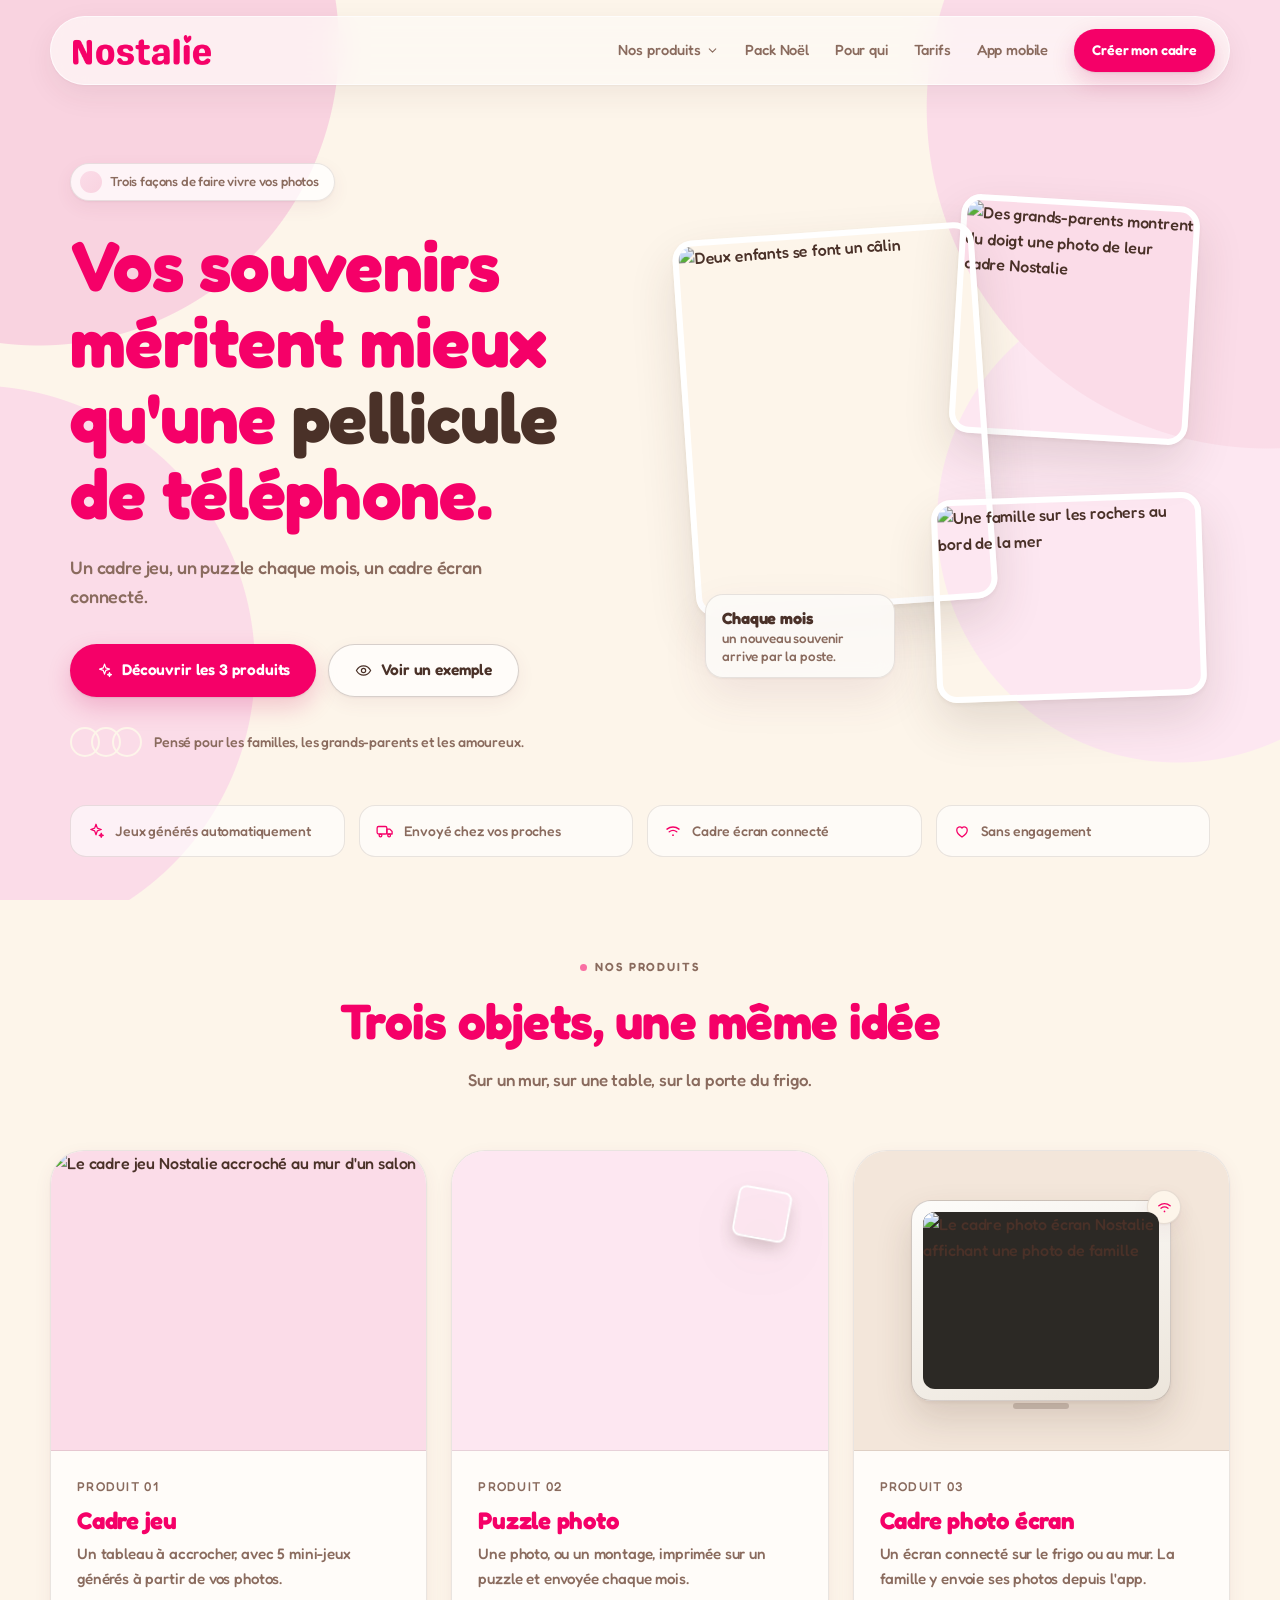
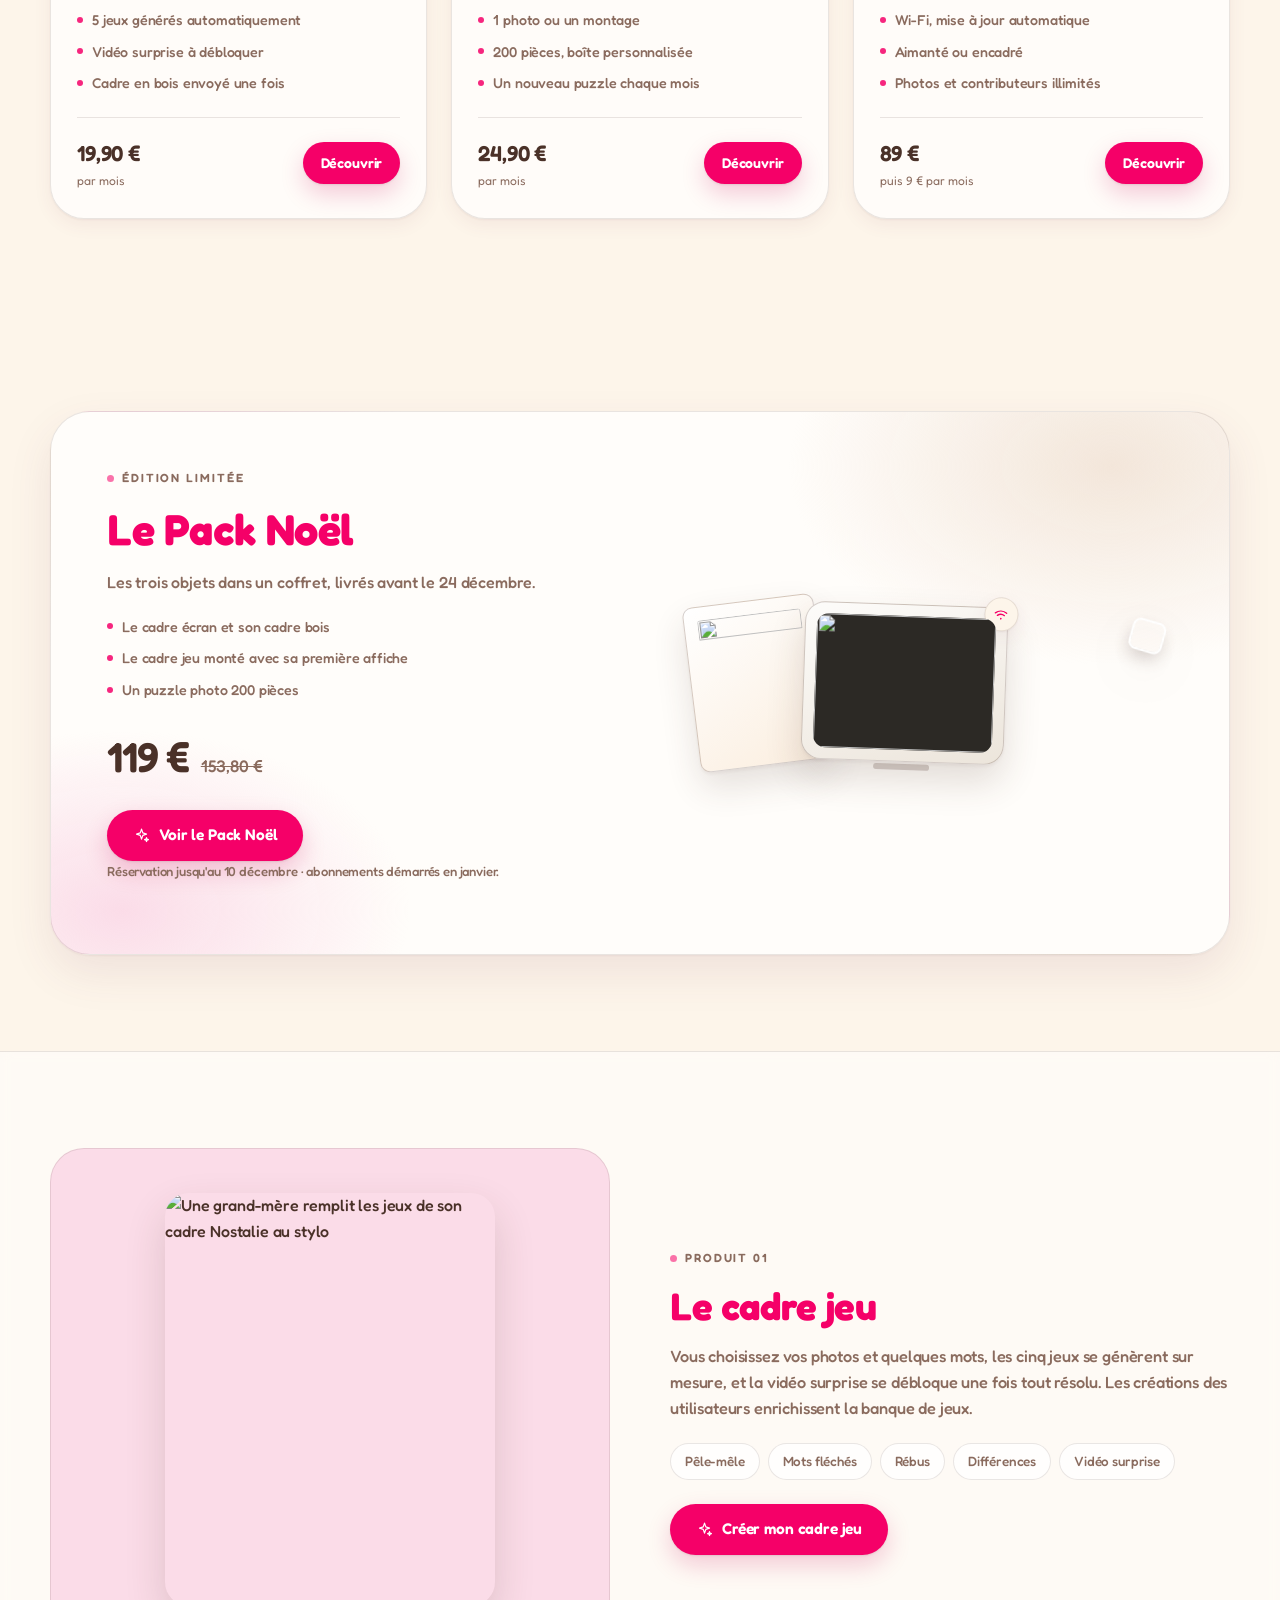
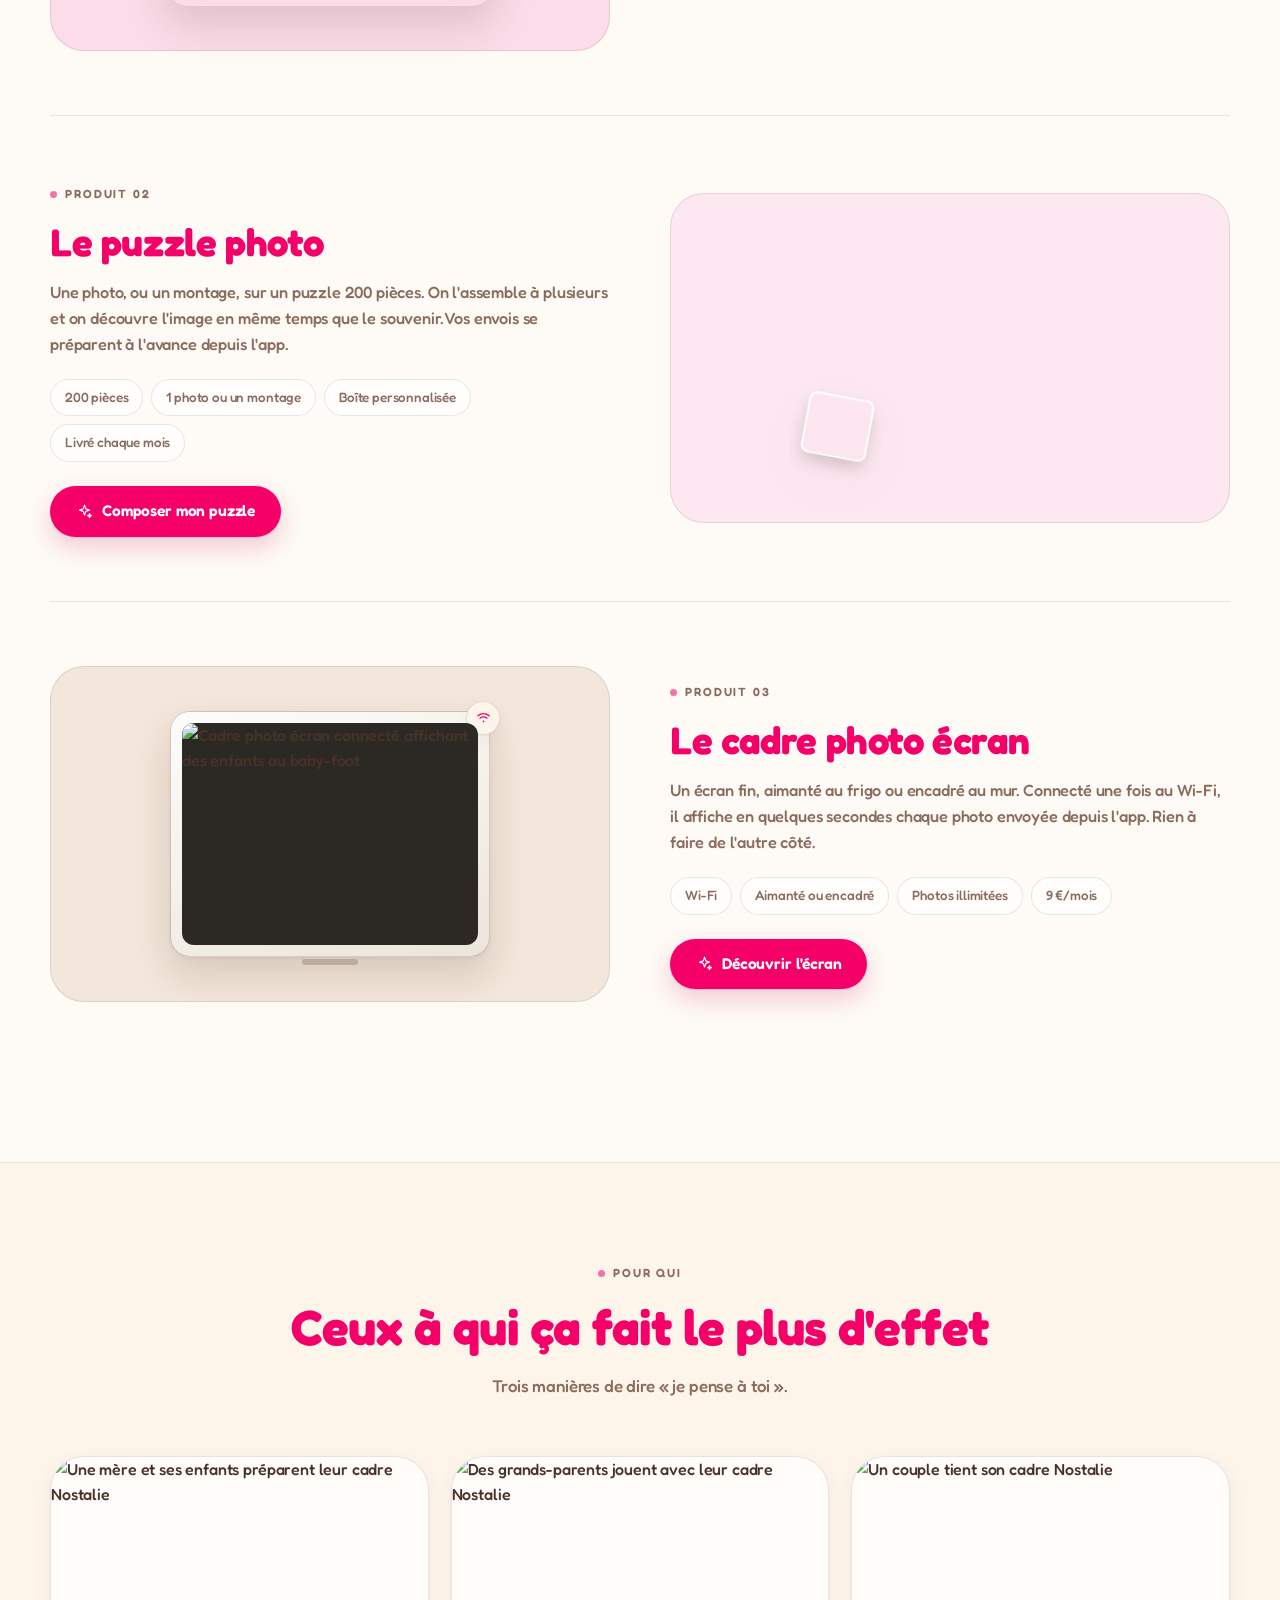
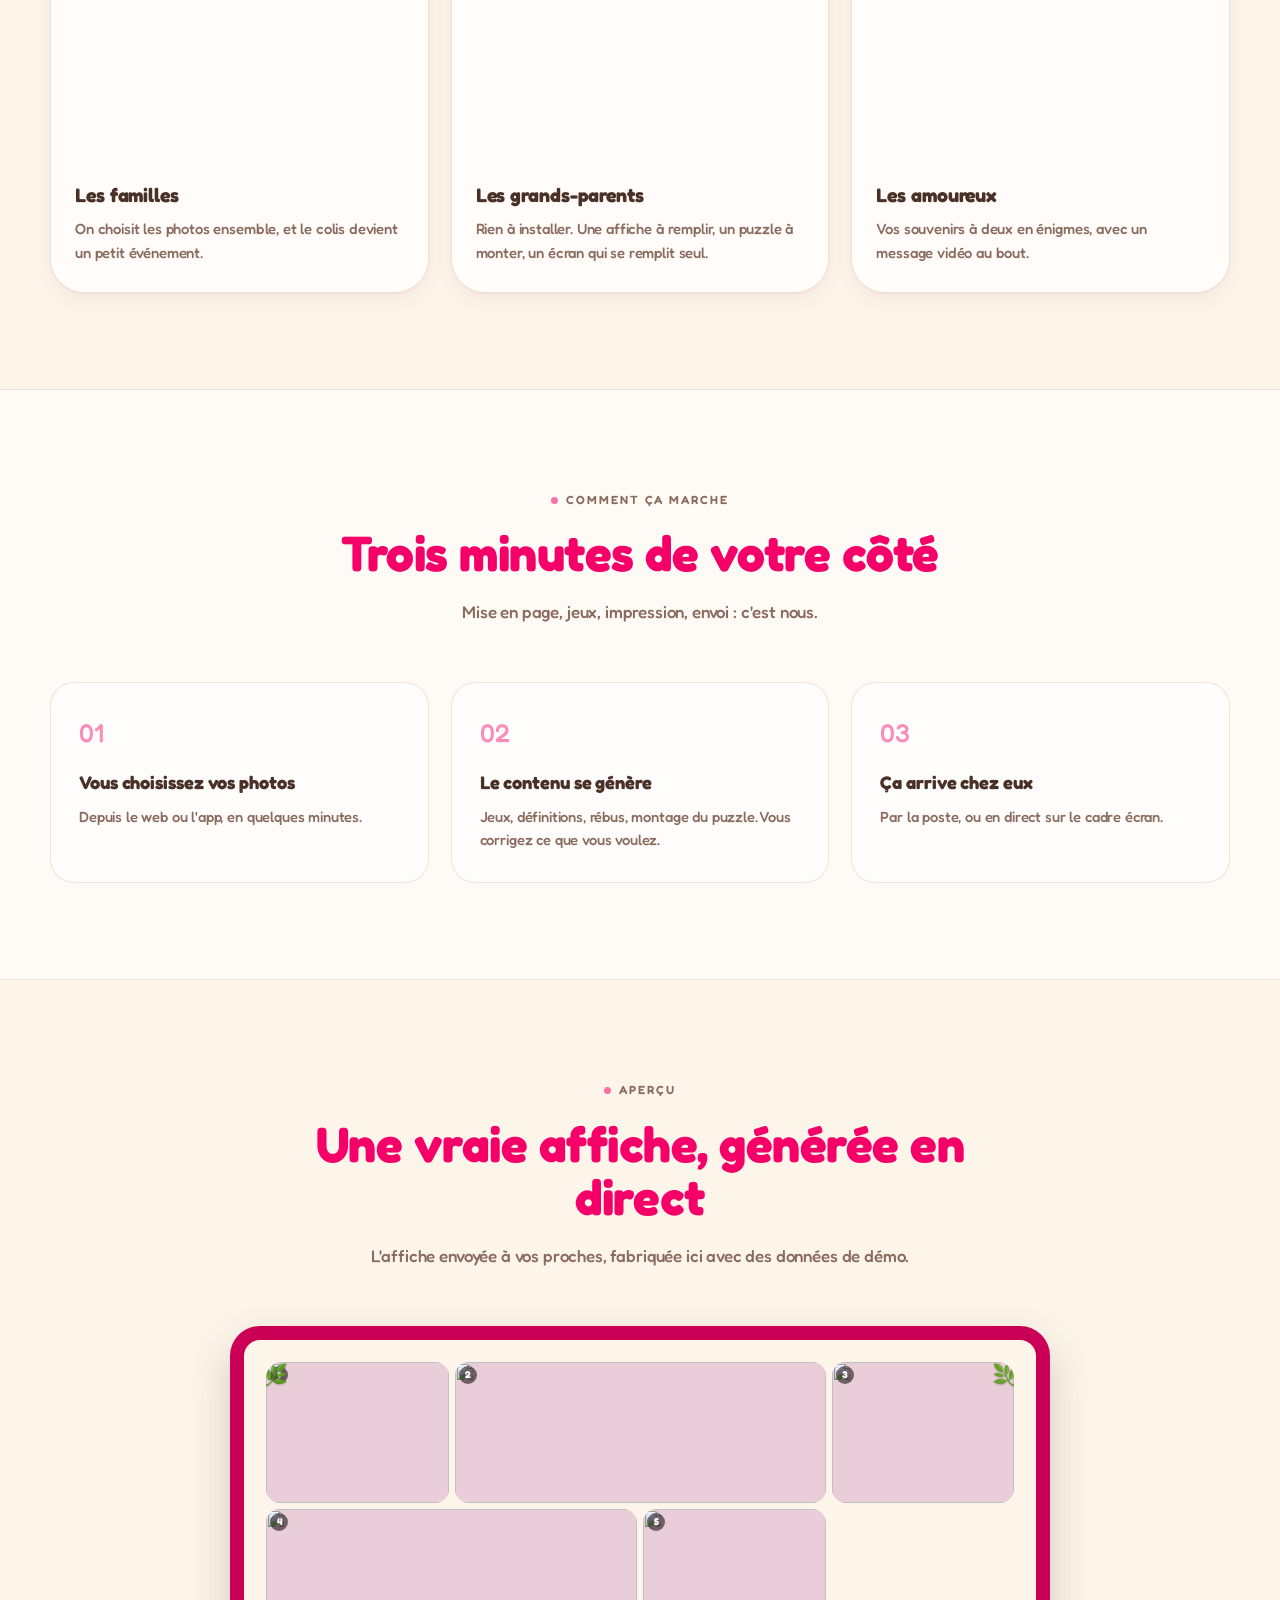
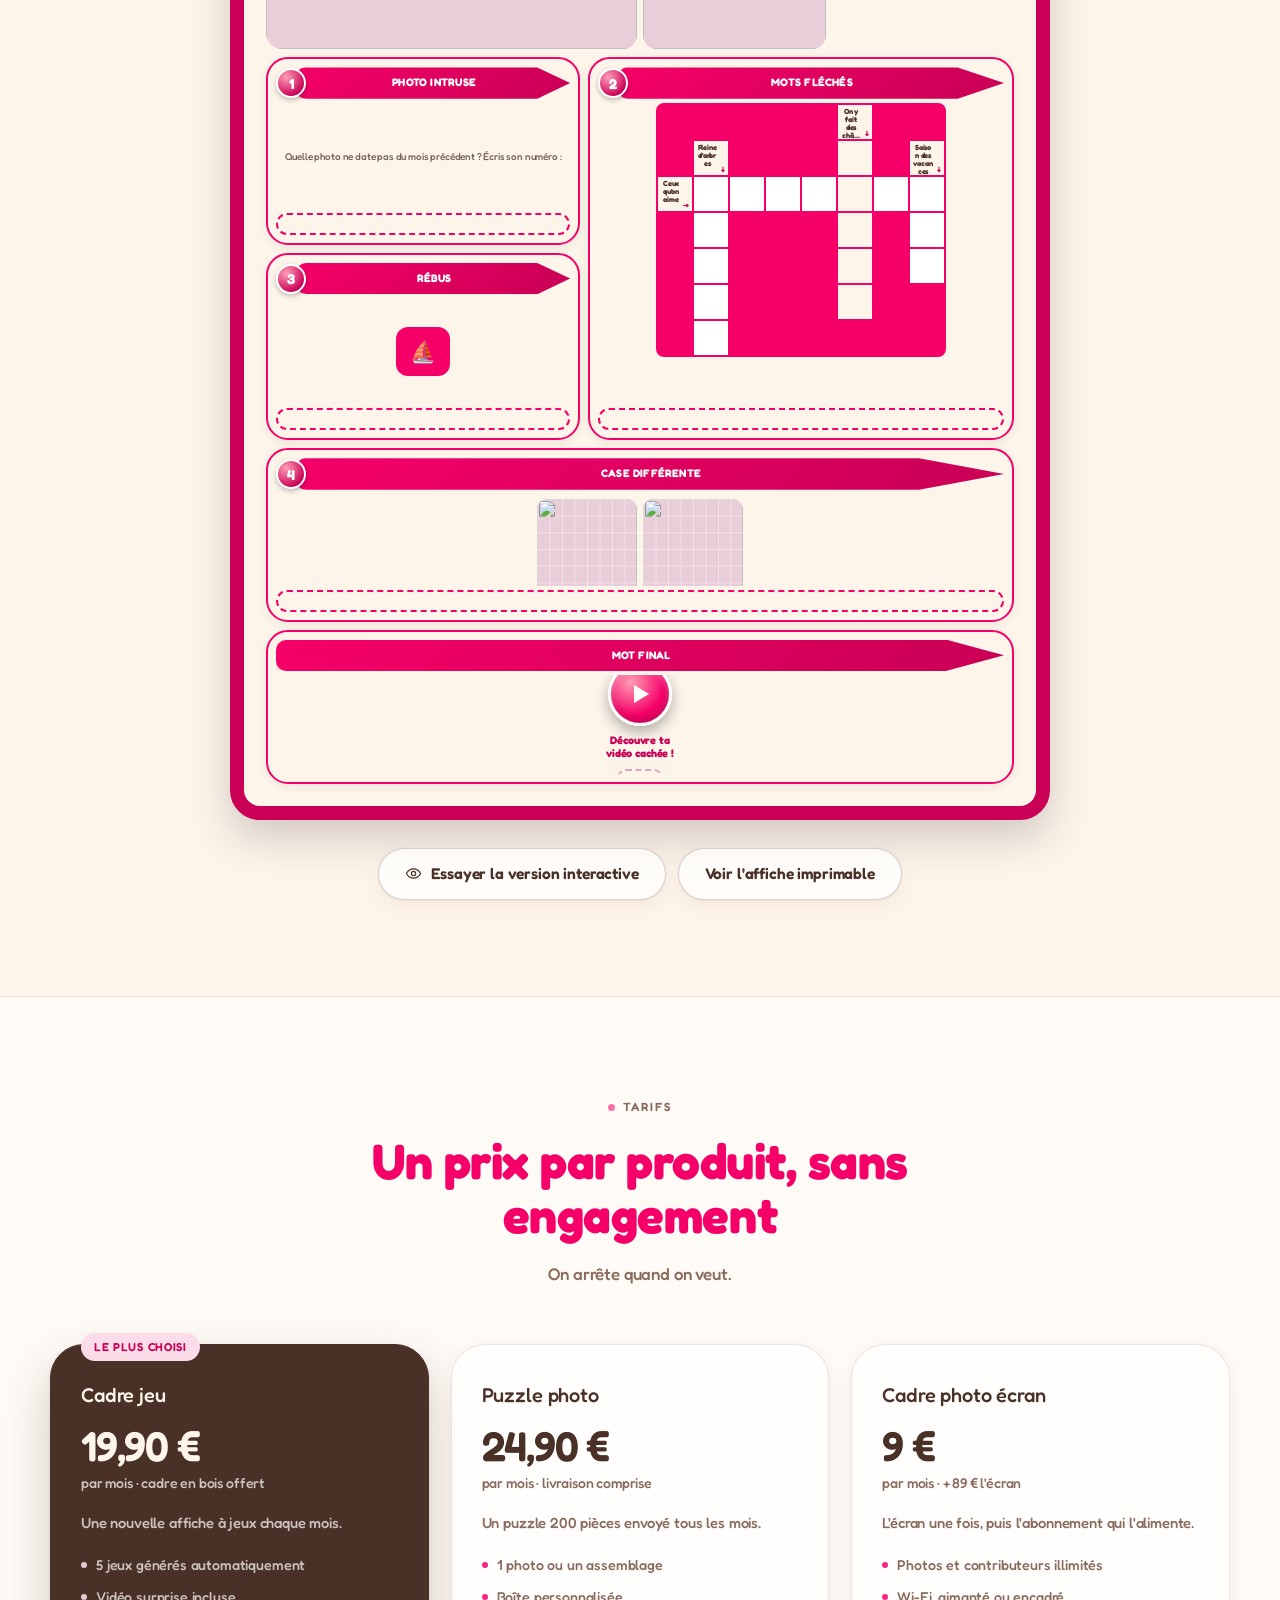
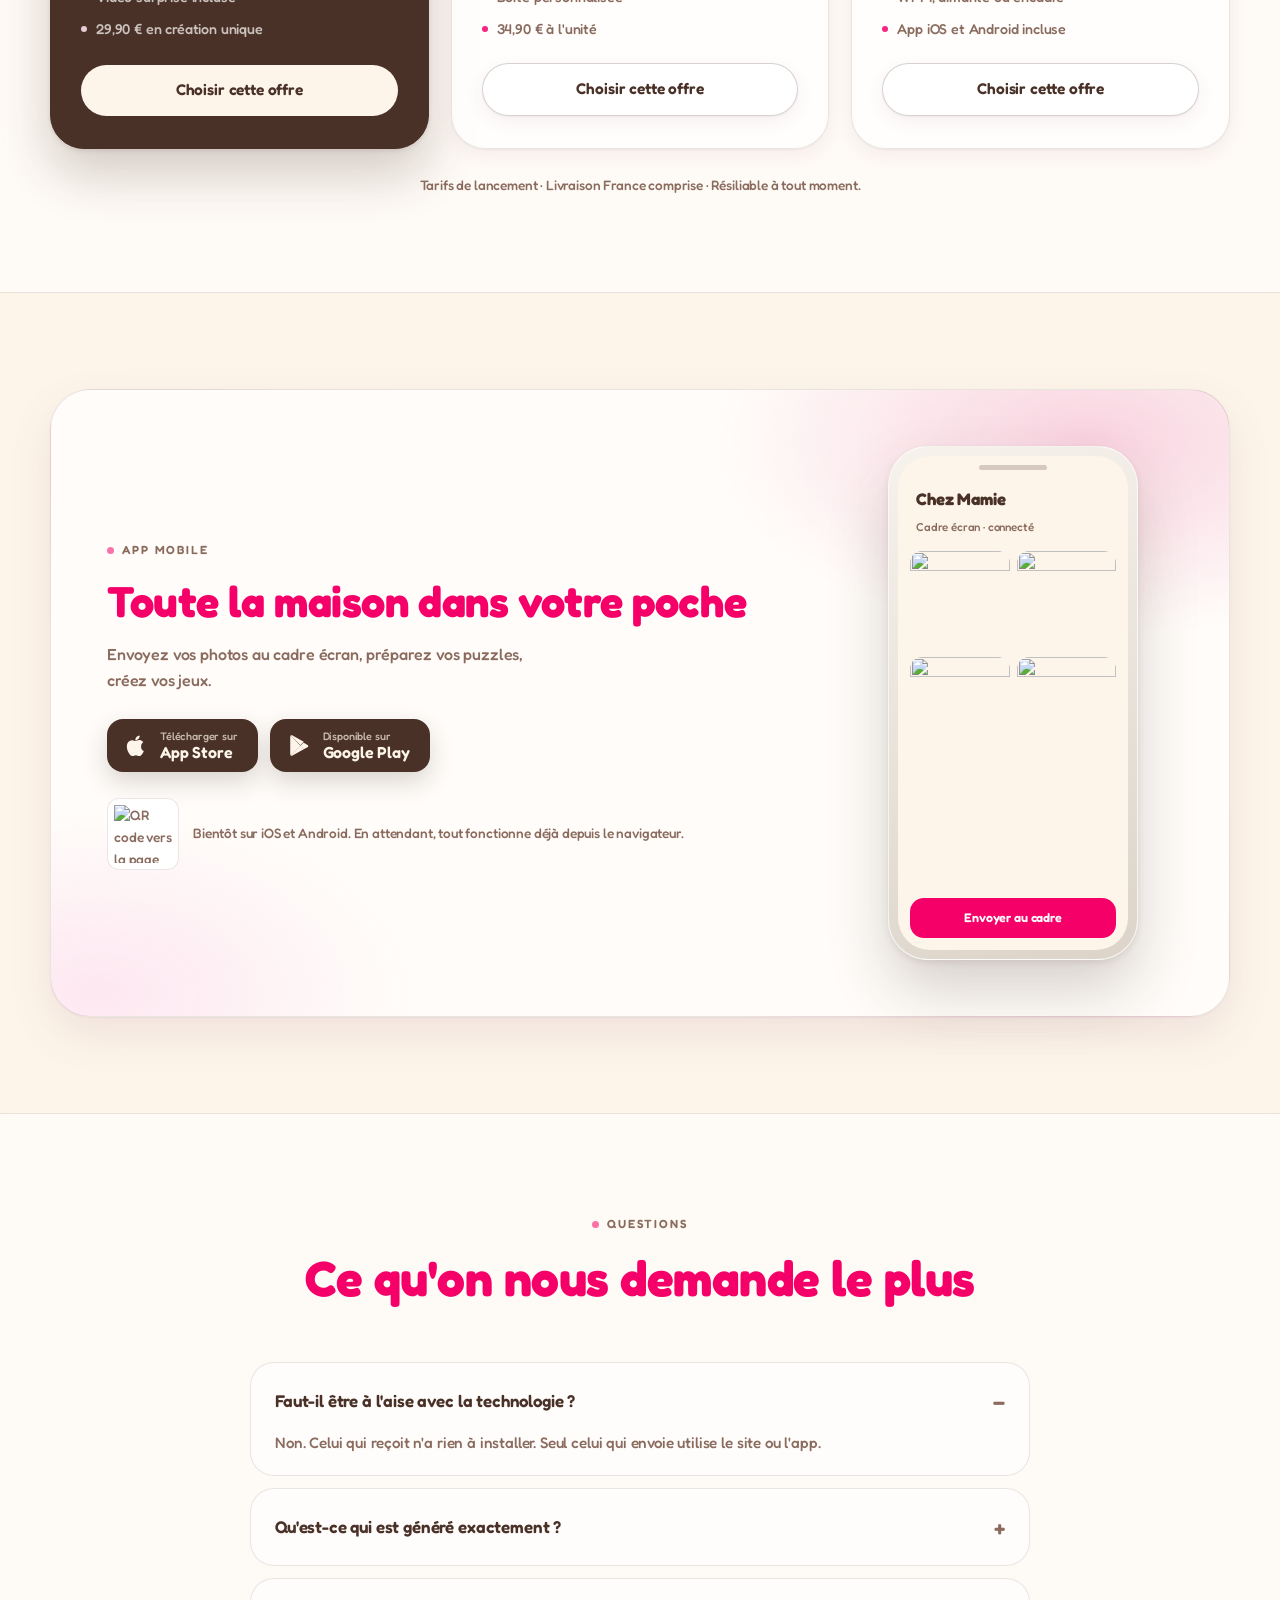
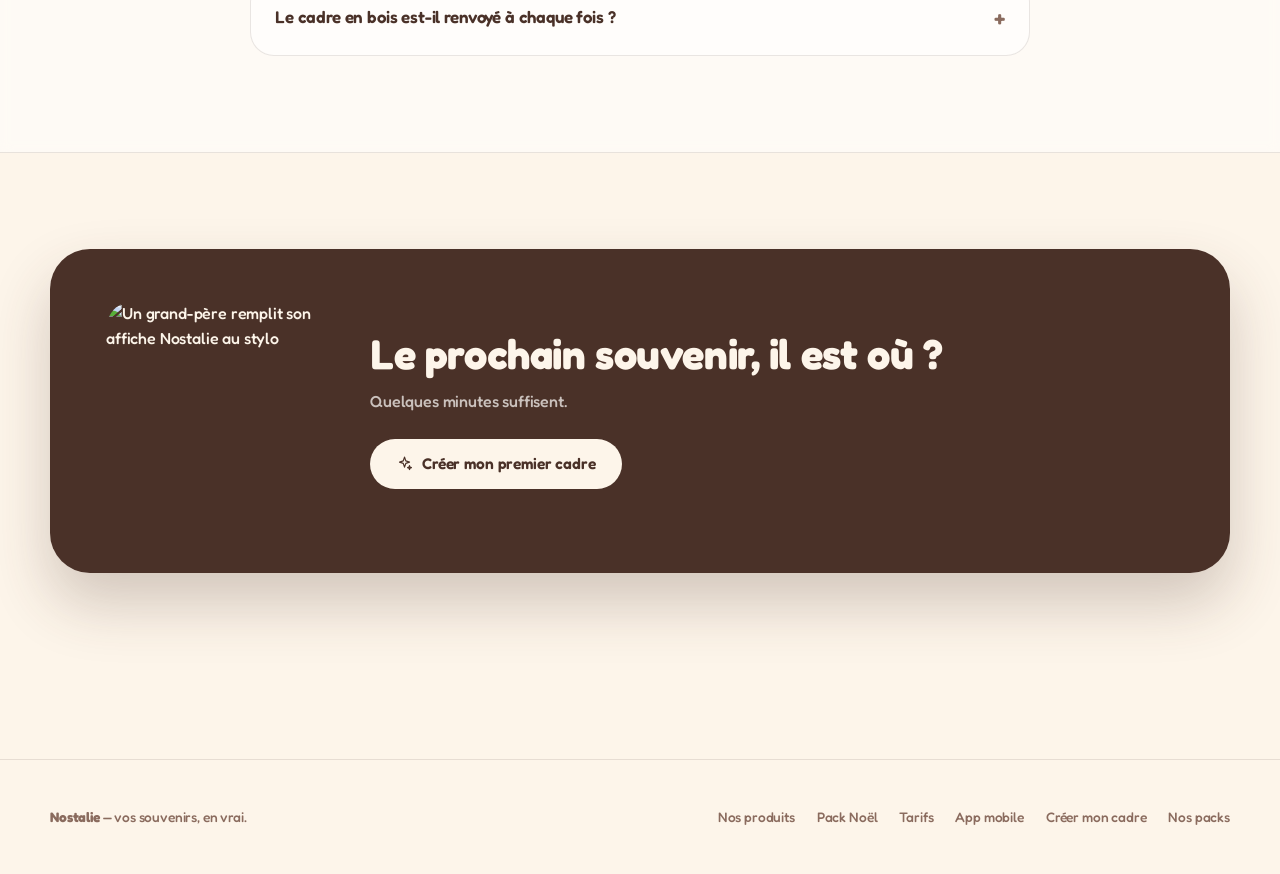
==== index.html @ 45b1163b "Retire « Ma commande » de la navigation Le lien pointait sur packs.html, déjà atteignable par « Nos " ====
<!DOCTYPE html>
<html lang="fr">
<head>
<meta charset="UTF-8">
<meta name="viewport" content="width=device-width, initial-scale=1.0">
<title>Nostalie — Vos souvenirs, en vrai, chez ceux que vous aimez</title>
<meta name="description" content="Nostalie : le cadre jeu à jeux générés, le puzzle photo chaque mois et le cadre photo écran connecté. Pour les familles, les grands-parents et les amoureux.">
<link rel="preconnect" href="https://fonts.googleapis.com">
<link rel="preconnect" href="https://fonts.gstatic.com" crossorigin>
<link href="https://fonts.googleapis.com/css2?family=Fredoka:wght@300;400;500;600;700&family=Baloo+2:wght@500;600;700;800&family=Nunito:wght@400;500;600;700;800&display=swap" rel="stylesheet">
<link rel="icon" type="image/png" href="image/favicon.png">
<link rel="stylesheet" href="styles.css?v=28">
</head>
<body>

  <div class="top-banner">
    <div class="topbar">
      <a class="logo" href="index.html"><img src="image/logo-nostalie.png" alt="Nostalie" width="900" height="196"></a>
      <nav class="nav">
      <div class="navdrop">
        <button type="button" class="navlink navdrop-btn" aria-expanded="false" aria-haspopup="true">Nos produits<svg viewBox="0 0 24 24" fill="none" stroke="currentColor" stroke-width="2" stroke-linecap="round" stroke-linejoin="round"><path d="M6 9l6 6 6-6"/></svg></button>
        <div class="navdrop-panel">
          <a href="produit.html?p=cadre-jeu" data-vis="cadre-jeu"><b>Cadre jeu</b></a>
          <a href="produit.html?p=puzzle" data-vis="puzzle"><b>Puzzle photo</b></a>
          <a href="produit.html?p=cadre-ecran" data-vis="cadre-ecran"><b>Cadre photo écran</b></a>
          <a href="packs.html" data-vis="packs"><b>Nos packs</b></a>
        </div>
      </div>
        <a class="navlink" href="#noel">Pack Noël</a>
        <a class="navlink" href="#pour-qui">Pour qui</a>
        <a class="navlink" href="#tarifs">Tarifs</a>
        <a class="navlink" href="#app">App mobile</a>
        <a class="btn small" href="create.html">Créer mon cadre</a>
      </nav>
    </div>

    <!-- HERO -->
    <header class="hero">
      <div class="hero-copy">
        <span class="hero-eyebrow"><span class="dot"></span> Trois façons de faire vivre vos photos</span>
        <h1>Vos souvenirs méritent mieux qu'une <em class="wonk">pellicule</em> de téléphone.</h1>
        <p class="hero-sub">Un cadre jeu, un puzzle chaque mois, un cadre écran connecté.</p>
        <div class="hero-ctas">
          <a class="btn" href="#produits"><svg class="icon" viewBox="0 0 24 24" fill="none" stroke="currentColor" stroke-width="1.7" stroke-linecap="round" stroke-linejoin="round"><path d="M12 3l1.8 5.2L19 10l-5.2 1.8L12 17l-1.8-5.2L5 10l5.2-1.8L12 3z"/><path d="M19 15l.7 2 2 .7-2 .7-.7 2-.7-2-2-.7 2-.7.7-2z"/></svg> Découvrir les 3 produits</a>
          <a class="btn ghost" href="view.html?demo=1"><svg class="icon" viewBox="0 0 24 24" fill="none" stroke="currentColor" stroke-width="1.7" stroke-linecap="round" stroke-linejoin="round"><path d="M2 12s3.6-6.5 10-6.5S22 12 22 12s-3.6 6.5-10 6.5S2 12 2 12z"/><circle cx="12" cy="12" r="3"/></svg> Voir un exemple</a>
        </div>
        <div class="hero-proof">
          <span class="proof-dots">
            <span style="background-image:url('image/mamie-remplit-affiche.jpg')"></span>
            <span style="background-image:url('image/enfants-babyfoot.jpg')"></span>
            <span style="background-image:url('image/couple-tient-poster.jpg')"></span>
          </span>
          Pensé pour les familles, les grands-parents et les amoureux.
        </div>
      </div>
      <div class="hero-visual">
        <div class="hero-collage">
          <img class="hc-2" src="image/couple-pointe-poster.jpg" alt="Des grands-parents montrent du doigt une photo de leur cadre Nostalie">
          <img class="hc-1" src="image/enfants-calin.jpg" alt="Deux enfants se font un câlin">
          <img class="hc-3" src="image/famille-plage-rochers.jpg" alt="Une famille sur les rochers au bord de la mer">
          <div class="hc-badge"><b>Chaque mois</b><span>un nouveau souvenir arrive par la poste.</span></div>
        </div>
      </div>
    </header>

    <div class="strip">
      <div class="strip-item"><svg viewBox="0 0 24 24" fill="none" stroke="currentColor" stroke-width="1.7" stroke-linecap="round" stroke-linejoin="round"><path d="M12 3l1.8 5.2L19 10l-5.2 1.8L12 17l-1.8-5.2L5 10l5.2-1.8L12 3z"/><path d="M19 15l.7 2 2 .7-2 .7-.7 2-.7-2-2-.7 2-.7.7-2z"/></svg> Jeux générés automatiquement</div>
      <div class="strip-item"><svg viewBox="0 0 24 24" fill="none" stroke="currentColor" stroke-width="1.7" stroke-linecap="round" stroke-linejoin="round"><rect x="1.5" y="6" width="13" height="10" rx="2"/><path d="M14.5 9.5h4l3 3.2V16h-7z"/><circle cx="6" cy="18" r="1.8"/><circle cx="17.5" cy="18" r="1.8"/></svg> Envoyé chez vos proches</div>
      <div class="strip-item"><svg viewBox="0 0 24 24" fill="none" stroke="currentColor" stroke-width="1.9" stroke-linecap="round" stroke-linejoin="round"><path d="M4 9.5a13 13 0 0 1 16 0"/><path d="M7 13a8.5 8.5 0 0 1 10 0"/><circle cx="12" cy="17.5" r="1.2" fill="currentColor" stroke="none"/></svg> Cadre écran connecté</div>
      <div class="strip-item"><svg viewBox="0 0 24 24" fill="none" stroke="currentColor" stroke-width="1.7" stroke-linecap="round" stroke-linejoin="round"><path d="M12 20s-7-4.4-7-9.3A4 4 0 0 1 12 8a4 4 0 0 1 7 2.7C19 15.6 12 20 12 20z"/></svg> Sans engagement</div>
    </div>
  </div>

  <!-- PRODUITS -->
  <section class="section" id="produits">
    <div class="section-inner">
      <div class="section-head">
        <span class="kicker">Nos produits</span>
        <h2>Trois objets, une même idée</h2>
        <p>Sur un mur, sur une table, sur la porte du frigo.</p>
      </div>

      <div class="prodgrid">

        <article class="prodcard">
          <div class="prodcard-media photo" style="--tint: var(--rose)">
            <img class="media-photo" src="image/poster-mur-salon.jpg" alt="Le cadre jeu Nostalie accroché au mur d'un salon">
          </div>
          <div class="prodcard-body">
            <div class="prod-num">Produit 01</div>
            <h3>Cadre jeu</h3>
            <p>Un tableau à accrocher, avec 5 mini-jeux générés à partir de vos photos.</p>
            <ul class="prod-list">
              <li>5 jeux générés automatiquement</li>
              <li>Vidéo surprise à débloquer</li>
              <li>Cadre en bois envoyé une fois</li>
            </ul>
            <div class="prod-foot">
              <div class="prod-price">19,90 €<small>par mois</small></div>
              <a class="btn small" href="produit.html?p=cadre-jeu">Découvrir</a>
            </div>
          </div>
        </article>

        <article class="prodcard">
          <div class="prodcard-media" style="--tint: var(--sky)">
            <div class="puzzle-mock" style="--puz:url('image/famille-plage-rochers.jpg')">
            <i style="background-position:0.00% 0.00%"></i>
            <i style="background-position:25.00% 0.00%"></i>
            <i style="background-position:50.00% 0.00%"></i>
            <i style="background-position:75.00% 0.00%"></i>
            <i class="loose" style="background-position:100.00% 0.00%"></i>
            <i style="background-position:0.00% 33.33%"></i>
            <i style="background-position:25.00% 33.33%"></i>
            <i style="background-position:50.00% 33.33%"></i>
            <i style="background-position:75.00% 33.33%"></i>
            <i style="background-position:100.00% 33.33%"></i>
            <i style="background-position:0.00% 66.67%"></i>
            <i style="background-position:25.00% 66.67%"></i>
            <i style="background-position:50.00% 66.67%"></i>
            <i style="background-position:75.00% 66.67%"></i>
            <i style="background-position:100.00% 66.67%"></i>
            <i style="background-position:0.00% 100.00%"></i>
            <i style="background-position:25.00% 100.00%"></i>
            <i style="background-position:50.00% 100.00%"></i>
            <i style="background-position:75.00% 100.00%"></i>
            <i style="background-position:100.00% 100.00%"></i>
            </div>
          </div>
          <div class="prodcard-body">
            <div class="prod-num">Produit 02</div>
            <h3>Puzzle photo</h3>
            <p>Une photo, ou un montage, imprimée sur un puzzle et envoyée chaque mois.</p>
            <ul class="prod-list">
              <li>1 photo ou un montage</li>
              <li>200 pièces, boîte personnalisée</li>
              <li>Un nouveau puzzle chaque mois</li>
            </ul>
            <div class="prod-foot">
              <div class="prod-price">24,90 €<small>par mois</small></div>
              <a class="btn small" href="produit.html?p=puzzle">Découvrir</a>
            </div>
          </div>
        </article>

        <article class="prodcard">
          <div class="prodcard-media" style="--tint: var(--sage)">
            <div class="device-mock">
              <div class="wifi"><svg viewBox="0 0 24 24" fill="none" stroke="currentColor" stroke-width="1.9" stroke-linecap="round" stroke-linejoin="round"><path d="M4 9.5a13 13 0 0 1 16 0"/><path d="M7 13a8.5 8.5 0 0 1 10 0"/><circle cx="12" cy="17.5" r="1.2" fill="currentColor" stroke="none"/></svg></div>
              <div class="screen"><img src="image/bebe-mer.jpg" alt="Le cadre photo écran Nostalie affichant une photo de famille"></div>
              <div class="magnet"></div>
            </div>
          </div>
          <div class="prodcard-body">
            <div class="prod-num">Produit 03</div>
            <h3>Cadre photo écran</h3>
            <p>Un écran connecté sur le frigo ou au mur. La famille y envoie ses photos depuis l'app.</p>
            <ul class="prod-list">
              <li>Wi-Fi, mise à jour automatique</li>
              <li>Aimanté ou encadré</li>
              <li>Photos et contributeurs illimités</li>
            </ul>
            <div class="prod-foot">
              <div class="prod-price">89 €<small>puis 9 € par mois</small></div>
              <a class="btn small" href="produit.html?p=cadre-ecran">Découvrir</a>
            </div>
          </div>
        </article>

      </div>

    </div>
  </section>

<!-- PACK NOEL -->
  <section class="section" id="noel">
    <div class="section-inner">
      <div class="xmas-card">
        <div>
          <span class="kicker">Édition limitée</span>
          <h2>Le Pack Noël</h2>
          <p>Les trois objets dans un coffret, livrés avant le 24 décembre.</p>
          <ul class="prod-list">
            <li>Le cadre écran et son cadre bois</li>
            <li>Le cadre jeu monté avec sa première affiche</li>
            <li>Un puzzle photo 200 pièces</li>
          </ul>
          <div class="xmas-price"><span class="amount">119 €</span><s>153,80 €</s></div>
          <a class="btn" href="packs.html"><svg class="icon" viewBox="0 0 24 24" fill="none" stroke="currentColor" stroke-width="1.7" stroke-linecap="round" stroke-linejoin="round"><path d="M12 3l1.8 5.2L19 10l-5.2 1.8L12 17l-1.8-5.2L5 10l5.2-1.8L12 3z"/><path d="M19 15l.7 2 2 .7-2 .7-.7 2-.7-2-2-.7 2-.7.7-2z"/></svg> Voir le Pack Noël</a>
          <p class="xmas-note">Réservation jusqu'au 10 décembre · abonnements démarrés en janvier.</p>
        </div>
        <div class="xmas-stack"><div class="frame-mock"><img src="image/poster-mur-salon.jpg" alt=""></div><div class="device-mock"><div class="wifi"><svg viewBox="0 0 24 24" fill="none" stroke="currentColor" stroke-width="1.9" stroke-linecap="round" stroke-linejoin="round"><path d="M4 9.5a13 13 0 0 1 16 0"/><path d="M7 13a8.5 8.5 0 0 1 10 0"/><circle cx="12" cy="17.5" r="1.2" fill="currentColor" stroke="none"/></svg></div><div class="screen"><img src="image/bebe-mer.jpg" alt=""></div><div class="magnet"></div></div><div class="puzzle-mock" style="--puz:url('image/famille-plage-rochers.jpg')"><i style="background-position:0.00% 0.00%"></i><i style="background-position:25.00% 0.00%"></i><i style="background-position:50.00% 0.00%"></i><i style="background-position:75.00% 0.00%"></i><i class="loose" style="background-position:100.00% 0.00%"></i><i style="background-position:0.00% 33.33%"></i><i style="background-position:25.00% 33.33%"></i><i style="background-position:50.00% 33.33%"></i><i style="background-position:75.00% 33.33%"></i><i style="background-position:100.00% 33.33%"></i><i style="background-position:0.00% 66.67%"></i><i style="background-position:25.00% 66.67%"></i><i style="background-position:50.00% 66.67%"></i><i style="background-position:75.00% 66.67%"></i><i style="background-position:100.00% 66.67%"></i><i style="background-position:0.00% 100.00%"></i><i style="background-position:25.00% 100.00%"></i><i style="background-position:50.00% 100.00%"></i><i style="background-position:75.00% 100.00%"></i><i style="background-position:100.00% 100.00%"></i></div></div>
      </div>
    </div>
  </section>

  <!-- DETAIL PRODUITS -->
  <section class="section alt" id="detail">
    <div class="section-inner">

      <div class="detail">
        <div class="detail-media" style="--tint: var(--rose)">
          <img class="full portrait" src="image/mamie-remplit-affiche.jpg" alt="Une grand-mère remplit les jeux de son cadre Nostalie au stylo">
        </div>
        <div class="detail-copy">
          <span class="kicker">Produit 01</span>
          <h3>Le cadre jeu</h3>
          <p>Vous choisissez vos photos et quelques mots, les cinq jeux se génèrent sur mesure, et la vidéo surprise se débloque une fois tout résolu. Les créations des utilisateurs enrichissent la banque de jeux.</p>
          <div class="chips">
            <span class="chip">Pêle-mêle</span>
            <span class="chip">Mots fléchés</span>
            <span class="chip">Rébus</span>
            <span class="chip">Différences</span>
            <span class="chip">Vidéo surprise</span>
          </div>
          <a class="btn" href="create.html"><svg class="icon" viewBox="0 0 24 24" fill="none" stroke="currentColor" stroke-width="1.7" stroke-linecap="round" stroke-linejoin="round"><path d="M12 3l1.8 5.2L19 10l-5.2 1.8L12 17l-1.8-5.2L5 10l5.2-1.8L12 3z"/><path d="M19 15l.7 2 2 .7-2 .7-.7 2-.7-2-2-.7 2-.7.7-2z"/></svg> Créer mon cadre jeu</a>
        </div>
      </div>

      <div class="detail reverse">
        <div class="detail-media" style="--tint: var(--sky)">
          <div class="puzzle-mock" style="--puz:url('image/enfants-plage-lunettes.jpg'); max-width:320px">
            <i style="background-position:0.00% 0.00%"></i>
            <i style="background-position:25.00% 0.00%"></i>
            <i style="background-position:50.00% 0.00%"></i>
            <i style="background-position:75.00% 0.00%"></i>
            <i style="background-position:100.00% 0.00%"></i>
            <i style="background-position:0.00% 33.33%"></i>
            <i style="background-position:25.00% 33.33%"></i>
            <i style="background-position:50.00% 33.33%"></i>
            <i style="background-position:75.00% 33.33%"></i>
            <i style="background-position:100.00% 33.33%"></i>
            <i style="background-position:0.00% 66.67%"></i>
            <i style="background-position:25.00% 66.67%"></i>
            <i style="background-position:50.00% 66.67%"></i>
            <i style="background-position:75.00% 66.67%"></i>
            <i style="background-position:100.00% 66.67%"></i>
            <i class="loose" style="background-position:0.00% 100.00%"></i>
            <i style="background-position:25.00% 100.00%"></i>
            <i style="background-position:50.00% 100.00%"></i>
            <i style="background-position:75.00% 100.00%"></i>
            <i style="background-position:100.00% 100.00%"></i>
          </div>
        </div>
        <div class="detail-copy">
          <span class="kicker">Produit 02</span>
          <h3>Le puzzle photo</h3>
          <p>Une photo, ou un montage, sur un puzzle 200 pièces. On l'assemble à plusieurs et on découvre l'image en même temps que le souvenir. Vos envois se préparent à l'avance depuis l'app.</p>
          <div class="chips">
            <span class="chip">200 pièces</span>
            <span class="chip">1 photo ou un montage</span>
            <span class="chip">Boîte personnalisée</span>
            <span class="chip">Livré chaque mois</span>
          </div>
          <a class="btn" href="create.html"><svg class="icon" viewBox="0 0 24 24" fill="none" stroke="currentColor" stroke-width="1.7" stroke-linecap="round" stroke-linejoin="round"><path d="M12 3l1.8 5.2L19 10l-5.2 1.8L12 17l-1.8-5.2L5 10l5.2-1.8L12 3z"/><path d="M19 15l.7 2 2 .7-2 .7-.7 2-.7-2-2-.7 2-.7.7-2z"/></svg> Composer mon puzzle</a>
        </div>
      </div>

      <div class="detail">
        <div class="detail-media" style="--tint: var(--sage)">
          <div class="device-mock" style="max-width:320px">
            <div class="wifi"><svg viewBox="0 0 24 24" fill="none" stroke="currentColor" stroke-width="1.9" stroke-linecap="round" stroke-linejoin="round"><path d="M4 9.5a13 13 0 0 1 16 0"/><path d="M7 13a8.5 8.5 0 0 1 10 0"/><circle cx="12" cy="17.5" r="1.2" fill="currentColor" stroke="none"/></svg></div>
            <div class="screen"><img src="image/enfants-babyfoot.jpg" alt="Cadre photo écran connecté affichant des enfants au baby-foot"></div>
            <div class="magnet"></div>
          </div>
        </div>
        <div class="detail-copy">
          <span class="kicker">Produit 03</span>
          <h3>Le cadre photo écran</h3>
          <p>Un écran fin, aimanté au frigo ou encadré au mur. Connecté une fois au Wi-Fi, il affiche en quelques secondes chaque photo envoyée depuis l'app. Rien à faire de l'autre côté.</p>
          <div class="chips">
            <span class="chip">Wi-Fi</span>
            <span class="chip">Aimanté ou encadré</span>
            <span class="chip">Photos illimitées</span>
            <span class="chip">9 €/mois</span>
          </div>
          <a class="btn" href="produit.html?p=cadre-ecran"><svg class="icon" viewBox="0 0 24 24" fill="none" stroke="currentColor" stroke-width="1.7" stroke-linecap="round" stroke-linejoin="round"><path d="M12 3l1.8 5.2L19 10l-5.2 1.8L12 17l-1.8-5.2L5 10l5.2-1.8L12 3z"/><path d="M19 15l.7 2 2 .7-2 .7-.7 2-.7-2-2-.7 2-.7.7-2z"/></svg> Découvrir l'écran</a>
        </div>
      </div>

    </div>
  </section>

  <!-- POUR QUI -->
  <section class="section" id="pour-qui">
    <div class="section-inner">
      <div class="section-head">
        <span class="kicker">Pour qui</span>
        <h2>Ceux à qui ça fait le plus d'effet</h2>
        <p>Trois manières de dire « je pense à toi ».</p>
      </div>
      <div class="audience">
        <div class="aud-card">
          <img src="image/fami.jpg" alt="Une mère et ses enfants préparent leur cadre Nostalie">
          <div class="aud-body">
            <h4>Les familles</h4>
            <p>On choisit les photos ensemble, et le colis devient un petit événement.</p>
          </div>
        </div>
        <div class="aud-card">
          <img src="image/couple-pointe-poster.jpg" alt="Des grands-parents jouent avec leur cadre Nostalie">
          <div class="aud-body">
            <h4>Les grands-parents</h4>
            <p>Rien à installer. Une affiche à remplir, un puzzle à monter, un écran qui se remplit seul.</p>
          </div>
        </div>
        <div class="aud-card">
          <img src="image/couple-tient-poster.jpg" alt="Un couple tient son cadre Nostalie">
          <div class="aud-body">
            <h4>Les amoureux</h4>
            <p>Vos souvenirs à deux en énigmes, avec un message vidéo au bout.</p>
          </div>
        </div>
      </div>
    </div>
  </section>

  <!-- COMMENT CA MARCHE -->
  <section class="section alt" id="comment">
    <div class="section-inner">
      <div class="section-head">
        <span class="kicker">Comment ça marche</span>
        <h2>Trois minutes de votre côté</h2>
        <p>Mise en page, jeux, impression, envoi : c'est nous.</p>
      </div>
      <div class="howto">
        <div class="how-step">
          <h4>Vous choisissez vos photos</h4>
          <p>Depuis le web ou l'app, en quelques minutes.</p>
        </div>
        <div class="how-step">
          <h4>Le contenu se génère</h4>
          <p>Jeux, définitions, rébus, montage du puzzle. Vous corrigez ce que vous voulez.</p>
        </div>
        <div class="how-step">
          <h4>Ça arrive chez eux</h4>
          <p>Par la poste, ou en direct sur le cadre écran.</p>
        </div>
      </div>
    </div>
  </section>

  <!-- APERCU LIVE -->
  <section class="section" id="apercu">
    <div class="section-inner">
      <div class="section-head">
        <span class="kicker">Aperçu</span>
        <h2>Une vraie affiche, générée en direct</h2>
        <p>L'affiche envoyée à vos proches, fabriquée ici avec des données de démo.</p>
      </div>
      <div class="live-poster-wrap" id="livePosterPreview"></div>
      <div class="preview-cta" style="display:flex; gap:12px; justify-content:center; flex-wrap:wrap; margin-top:28px;">
        <a class="btn ghost" href="view.html?demo=1"><svg class="icon" viewBox="0 0 24 24" fill="none" stroke="currentColor" stroke-width="1.7" stroke-linecap="round" stroke-linejoin="round"><path d="M2 12s3.6-6.5 10-6.5S22 12 22 12s-3.6 6.5-10 6.5S2 12 2 12z"/><circle cx="12" cy="12" r="3"/></svg> Essayer la version interactive</a>
        <a class="btn ghost" href="poster.html?demo=1">Voir l'affiche imprimable</a>
      </div>
    </div>
  </section>

  <!-- TARIFS -->
  <section class="section alt" id="tarifs">
    <div class="section-inner">
      <div class="section-head">
        <span class="kicker">Tarifs</span>
        <h2>Un prix par produit, sans engagement</h2>
        <p>On arrête quand on veut.</p>
      </div>
      <div class="pricing">

        <div class="price-card featured">
          <span class="badge">Le plus choisi</span>
          <div class="pname">Cadre jeu</div>
          <span class="amount">19,90 €</span>
          <span class="period">par mois · cadre en bois offert</span>
          <p class="desc">Une nouvelle affiche à jeux chaque mois.</p>
          <ul class="prod-list">
            <li>5 jeux générés automatiquement</li>
            <li>Vidéo surprise incluse</li>
            <li>29,90 € en création unique</li>
          </ul>
          <a class="btn" href="produit.html?p=cadre-jeu">Choisir cette offre</a>
        </div>

        <div class="price-card">
          <div class="pname">Puzzle photo</div>
          <span class="amount">24,90 €</span>
          <span class="period">par mois · livraison comprise</span>
          <p class="desc">Un puzzle 200 pièces envoyé tous les mois.</p>
          <ul class="prod-list">
            <li>1 photo ou un assemblage</li>
            <li>Boîte personnalisée</li>
            <li>34,90 € à l'unité</li>
          </ul>
          <a class="btn ghost" href="produit.html?p=puzzle">Choisir cette offre</a>
        </div>

        <div class="price-card">
          <div class="pname">Cadre photo écran</div>
          <span class="amount">9 €</span>
          <span class="period">par mois · + 89 € l'écran</span>
          <p class="desc">L'écran une fois, puis l'abonnement qui l'alimente.</p>
          <ul class="prod-list">
            <li>Photos et contributeurs illimités</li>
            <li>Wi-Fi, aimanté ou encadré</li>
            <li>App iOS et Android incluse</li>
          </ul>
          <a class="btn ghost" href="produit.html?p=cadre-ecran">Choisir cette offre</a>
        </div>

      </div>
      <p class="price-note">Tarifs de lancement · Livraison France comprise · Résiliable à tout moment.</p>
    </div>
  </section>

  <!-- APP MOBILE -->
  <section class="section" id="app">
    <div class="section-inner">
      <div class="app-card">
        <div>
          <span class="kicker">App mobile</span>
          <h2>Toute la maison dans votre poche</h2>
          <p>Envoyez vos photos au cadre écran, préparez vos puzzles, créez vos jeux.</p>
          <div class="store-btns">
            <a class="store-btn" href="#app" aria-label="Télécharger sur l'App Store">
              <svg viewBox="0 0 24 24" fill="currentColor"><path d="M16.4 12.6c0-2.5 2-3.7 2.1-3.8-1.2-1.7-3-1.9-3.6-2-1.5-.2-3 .9-3.8.9-.8 0-2-.9-3.3-.8-1.7 0-3.3 1-4.2 2.5-1.8 3.1-.5 7.7 1.3 10.2.9 1.2 1.9 2.6 3.2 2.5 1.3 0 1.8-.8 3.3-.8 1.5 0 2 .8 3.3.8 1.4 0 2.2-1.2 3.1-2.5.7-1 1-1.9 1.2-2.4-2.6-1-2.6-3.7-2.6-4.6zM14 5.6c.7-.9 1.2-2.1 1-3.3-1 0-2.3.7-3 1.6-.7.8-1.3 2-1.1 3.2 1.1.1 2.3-.6 3.1-1.5z"/></svg>
              <span><span class="s1">Télécharger sur</span><span class="s2">App Store</span></span>
            </a>
            <a class="store-btn" href="#app" aria-label="Disponible sur Google Play">
              <svg viewBox="0 0 24 24" fill="currentColor"><path d="M3.6 2.4c-.3.3-.5.8-.5 1.4v16.4c0 .6.2 1.1.5 1.4l.1.1 9.2-9.2v-.2L3.6 2.4z"/><path d="M16 15.6l-3.1-3.1v-.2l3.1-3.1.1.1 3.6 2.1c1 .6 1 1.6 0 2.2L16 15.6z"/><path d="M16.1 15.5L12.9 12.3 3.6 21.6c.4.4 1 .4 1.7 0l10.8-6.1"/><path d="M16.1 8.5L5.3 2.4c-.7-.4-1.3-.4-1.7 0l9.3 9.3 3.2-3.2z"/></svg>
              <span><span class="s1">Disponible sur</span><span class="s2">Google Play</span></span>
            </a>
          </div>
          <div class="app-note">
            <span class="app-qr"><img id="appQr" alt="QR code vers la page Nostalie"></span>
            Bientôt sur iOS et Android. En attendant, tout fonctionne déjà depuis le navigateur.
          </div>
        </div>
        <div class="phone">
          <div class="phone-screen">
            <div class="phone-head"><b>Chez Mamie</b><span>Cadre écran · connecté</span></div>
            <div class="phone-grid">
              <img src="image/bebe-mer.jpg" alt="">
              <img src="image/enfants-calin.jpg" alt="">
              <img src="image/enfants-plage-lunettes.jpg" alt="">
              <img src="image/famille-plage-rochers.jpg" alt="">
            </div>
            <div class="phone-bar"><div class="phone-send">Envoyer au cadre</div></div>
          </div>
        </div>
      </div>
    </div>
  </section>

  <!-- FAQ -->
  <section class="section alt" id="faq">
    <div class="section-inner">
      <div class="section-head">
        <span class="kicker">Questions</span>
        <h2>Ce qu'on nous demande le plus</h2>
      </div>
      <div class="faq">
        <details open>
          <summary>Faut-il être à l'aise avec la technologie ?</summary>
          <p>Non. Celui qui reçoit n'a rien à installer. Seul celui qui envoie utilise le site ou l'app.</p>
        </details>
        <details>
          <summary>Qu'est-ce qui est généré exactement ?</summary>
          <p>La grille de mots fléchés, les définitions, les rébus, le pêle-mêle. Tout reste modifiable à la main.</p>
        </details>
        <details>
          <summary>Le cadre en bois est-il renvoyé à chaque fois ?</summary>
          <p>Non, une seule fois. Ensuite vous ne recevez que l'affiche, à glisser dans le cadre.</p>
        </details>
      </div>
    </div>
  </section>

  <!-- CTA FINAL -->
  <section class="section">
    <div class="cta-banner">
      <img class="cta-photo" src="image/papy-remplit-affiche.jpg" alt="Un grand-père remplit son affiche Nostalie au stylo">
      <div class="cta-text">
        <h2>Le prochain souvenir, il est où ?</h2>
        <p>Quelques minutes suffisent.</p>
        <a class="btn" href="create.html"><svg class="icon" viewBox="0 0 24 24" fill="none" stroke="currentColor" stroke-width="1.7" stroke-linecap="round" stroke-linejoin="round"><path d="M12 3l1.8 5.2L19 10l-5.2 1.8L12 17l-1.8-5.2L5 10l5.2-1.8L12 3z"/><path d="M19 15l.7 2 2 .7-2 .7-.7 2-.7-2-2-.7 2-.7.7-2z"/></svg> Créer mon premier cadre</a>
      </div>
    </div>
  </section>

  <footer class="site-footer">
    <div class="footer-inner">
      <div><b>Nostalie</b> — vos souvenirs, en vrai.</div>
      <div class="footer-links">
        <a href="#produits">Nos produits</a>
        <a href="#noel">Pack Noël</a>
        <a href="#tarifs">Tarifs</a>
        <a href="#app">App mobile</a>
        <a href="create.html">Créer mon cadre</a>
        <a href="packs.html">Nos packs</a>
      </div>
    </div>
  </footer>

  <script src="nav.js?v=3"></script>
  <script src="app.js?v=7"></script>
  <script>

    renderPosterInto(document.getElementById('livePosterPreview'), buildDemoBoard(), {});
    document.getElementById('appQr').src =
      'https://api.qrserver.com/v1/create-qr-code/?size=180x180&margin=0&data=' +
      encodeURIComponent(location.origin + location.pathname);
  </script>
</body>
</html>
---- styles.css ----
:root {
  /* --- Charte Nostalie : rose vif sur crème, marron pour l'encre et les fonds sombres --- */
  --paper: #FDF5EA;
  --cream: #FBEEDF;
  --sand:  #F5E4D3;
  --rose:  #FBDCE8;
  --sage:  #F3E6DA;
  --sky:   #FDE7F1;
  --lilac: #F9D3E0;

  /* marron : l'encre du site et ses surfaces pleines */
  --ink: #4A3128;
  --ink-soft: #8A6B5E;
  --brown: #4A3128;
  --brown-soft: #6E4B3C;
  --line: rgba(74, 49, 40, 0.12);
  --line-strong: rgba(74, 49, 40, 0.22);

  /* rose : la couleur de marque (surchargée par les couleurs de chaque tableau) */
  --primary: #F50068;
  --primary-dark: #C90055;
  --secondary: #FDF5EA;

  --radius: 24px;
  --radius-sm: 14px;
  --radius-lg: 34px;
  --shadow: 0 1px 2px rgba(74, 49, 40, 0.05), 0 18px 44px rgba(122, 60, 90, 0.10);
  --shadow-sm: 0 1px 2px rgba(74, 49, 40, 0.05), 0 6px 18px rgba(122, 60, 90, 0.07);
  --ring: 0 0 0 4px rgba(245, 0, 104, 0.16);

  /* Écriture principale de la marque. 'Genty Sans' n'est pas libre de droits :
     si la licence web est achetée, la déposer en @font-face et elle prend la main ici. */
  --font-genty: 'Genty Sans', 'Fredoka', 'Baloo 2', 'Trebuchet MS', sans-serif;
  --font-display: var(--font-genty);
  --font-body: var(--font-genty);
  font-size: 16px;
}

* { box-sizing: border-box; }

body {
  margin: 0;
  font-family: var(--font-body);
  font-size: 1rem;
  line-height: 1.6;
  letter-spacing: -0.01em;
  background:
    radial-gradient(circle at 3% 5%, var(--lilac) 0 300px, rgba(249,211,224,0) 301px),
    radial-gradient(circle at 99% 12%, var(--rose) 0 340px, rgba(251,220,232,0) 341px),
    radial-gradient(circle at 92% 58%, var(--sky) 0 240px, rgba(253,231,241,0) 241px),
    radial-gradient(circle at -2% 74%, var(--rose) 0 280px, rgba(251,220,232,0) 281px),
    var(--paper);
  background-attachment: fixed;
  color: var(--ink);
  min-height: 100vh;
  -webkit-font-smoothing: antialiased;
}

h1, h2, h3 {
  font-family: var(--font-display);
  font-weight: 800;
  letter-spacing: -0.01em;
  line-height: 1.08;
  color: var(--primary);
  margin: 0 0 .4em;
}
h4 { font-family: var(--font-display); font-weight: 700; letter-spacing: -0.005em; }
body { font-weight: 500; }

a { color: inherit; }

.wrap {
  max-width: 1080px;
  margin: 0 auto;
  padding: 32px 20px 80px;
}

/* --- Topbar --- */
.topbar {
  display: flex;
  align-items: center;
  justify-content: space-between;
  gap: 10px;
  padding: 12px 14px 12px 22px;
  margin: 16px auto 0;
  max-width: 1180px;
  width: calc(100% - 32px);
  background: rgba(252, 250, 247, 0.72);
  backdrop-filter: blur(16px) saturate(140%);
  -webkit-backdrop-filter: blur(16px) saturate(140%);
  border-radius: 999px;
  box-shadow: 0 1px 2px rgba(74, 49, 40,.04), 0 10px 30px rgba(74, 49, 40,.07);
  border: 1px solid rgba(255,255,255,.7);
  flex-wrap: wrap;
  position: sticky;
  top: 16px;
  z-index: 60;
}
@media (max-width: 480px) {
  .topbar { padding: 10px 12px 10px 18px; }
  .topbar .btn.small { padding: 8px 14px; font-size: .82rem; }
}
.logo {
  display: inline-block;
  line-height: 0;
  text-decoration: none;
}
.logo img {
  display: block;
  width: auto;
  height: 30px;
}

.tagline {
  font-size: .85rem;
  color: var(--ink-soft);
}

/* --- Stepper --- */
.stepper {
  display: flex;
  justify-content: center;
  gap: 8px;
  margin-bottom: 30px;
  flex-wrap: wrap;
}
.step-dot {
  width: 34px; height: 34px;
  border-radius: 50%;
  background: #fff;
  border: 2px solid #e6c9d4;
  display: flex; align-items: center; justify-content: center;
  font-weight: 700;
  color: #b98;
  font-size: .9rem;
}
.step-dot.active { background: var(--primary); border-color: var(--primary); color: #fff; }
.step-dot.done { background: var(--primary-dark); border-color: var(--primary-dark); color: #fff; }
a.step-dot { text-decoration: none; cursor: pointer; transition: transform .1s ease; }
a.step-dot:hover { transform: scale(1.08); border-color: var(--primary); }

.stepper-nav {
  position: sticky;
  top: 0;
  z-index: 40;
  background: var(--secondary);
  padding: 14px 20px 10px;
  margin-bottom: 0;
  box-shadow: 0 4px 10px rgba(0,0,0,.04);
}

/* --- Tableau éditable en direct (créateur) --- */
.editable-poster-wrap { position: relative; max-width: 900px; margin: 0 auto; }

.color-toolbar {
  position: absolute;
  top: 8px;
  right: 8px;
  display: flex;
  gap: 8px;
  background: var(--paper);
  border-radius: 999px;
  padding: 7px 9px;
  box-shadow: var(--shadow);
  z-index: 5;
}
.color-toolbar input[type=color] {
  -webkit-appearance: none;
  appearance: none;
  width: 26px; height: 26px;
  border: 2px solid #fff;
  border-radius: 50%;
  cursor: pointer;
  background: none;
  padding: 0;
  box-shadow: 0 0 0 1px #e6c9d4;
}
.color-toolbar input[type=color]::-webkit-color-swatch-wrapper { padding: 0; border-radius: 50%; }
.color-toolbar input[type=color]::-webkit-color-swatch { border: none; border-radius: 50%; }

/* pill inline inputs replacing the printed dashed line */
.pinput {
  flex: 1;
  min-width: 80px;
  border: none;
  border-bottom: 2px dashed var(--primary-dark);
  background: transparent;
  font-family: inherit;
  font-weight: 700;
  color: var(--primary-dark);
  font-size: 1rem;
  padding: 2px 4px;
}
.pinput:focus { outline: none; border-bottom-style: solid; }
.pinput::placeholder { color: #d9a9bb; font-weight: 500; }

/* editable mosaic tiles */
.mosaic .tile-slot { position: relative; min-height: 0; min-width: 0; }
.mosaic .tile-slot img { width: 100%; height: 100%; object-fit: cover; border-radius: 14px; display: block; cursor: pointer; }
.photo-num-badge {
  position: absolute;
  top: 4px;
  left: 4px;
  min-width: 18px;
  height: 18px;
  padding: 0 4px;
  border-radius: 999px;
  background: rgba(58,43,48,.68);
  color: #fff;
  font-size: .62rem;
  font-weight: 800;
  display: flex;
  align-items: center;
  justify-content: center;
  z-index: 2;
  pointer-events: none;
}
.mosaic .tile-slot .rm {
  position: absolute; top: 4px; right: 4px;
  background: rgba(0,0,0,.55); color: #fff; border: none;
  width: 22px; height: 22px; border-radius: 50%; cursor: pointer; font-size: .75rem;
}
.mosaic .tile-add {
  border: 2px dashed #d9a9bb;
  border-radius: 14px;
  display: flex; align-items: center; justify-content: center;
  font-size: 1.8rem;
  color: var(--primary-dark);
  cursor: pointer;
  background: #fff6f9;
  min-height: 0;
  min-width: 0;
  transition: background .15s ease, border-color .15s ease;
}
.mosaic .tile-add:hover { background: #fde3ec; border-color: var(--primary); }

.inline-editor {
  background: var(--paper);
  border-radius: 22px;
  box-shadow: var(--shadow);
  padding: 20px;
  margin: 20px auto 0;
  max-width: 640px;
  border: 1px solid rgba(217,82,122,.08);
}

.pcard.clickable { cursor: pointer; transition: box-shadow .18s ease, transform .18s ease; }
.pcard.clickable:hover { box-shadow: 0 0 0 4px rgba(217,82,122,.22), 0 10px 22px rgba(58,43,48,.14); transform: translateY(-2px); }
.diff-card-body {
  flex: 1;
  min-height: 0;
  width: 100%;
  display: flex;
  align-items: center;
  justify-content: center;
}
.diff-reset {
  position: absolute;
  top: 4px; right: 4px;
  width: 22px; height: 22px;
  border-radius: 50%;
  border: none;
  background: rgba(0,0,0,.55);
  color: #fff;
  cursor: pointer;
  font-size: .8rem;
}

.floating-generate {
  position: fixed;
  bottom: 22px;
  right: 22px;
  z-index: 50;
}
.floating-generate .btn {
  box-shadow: var(--shadow);
  font-size: 1.05rem;
  padding: 14px 26px;
}
@media (max-width: 560px) {
  .floating-generate { left: 20px; right: 20px; bottom: 16px; text-align: center; }
  .floating-generate .btn { width: 100%; justify-content: center; }
}

.panel {
  background: var(--paper);
  border-radius: var(--radius);
  box-shadow: var(--shadow);
  padding: 32px;
  margin-bottom: 24px;
}
.panel h2 { color: var(--ink); }
.hint { color: var(--ink-soft); font-size: .9rem; margin-bottom: 20px; }

.field { margin-bottom: 16px; }
.field label { display: block; font-weight: 600; margin-bottom: 6px; font-size: .9rem; }
.field input[type=text], .field input[type=number], .field textarea {
  width: 100%;
  padding: 11px 14px;
  border-radius: var(--radius-sm);
  border: 1px solid var(--line-strong);
  font-family: inherit;
  font-size: 1rem;
  background: #fff;
  transition: border-color .15s ease, box-shadow .15s ease;
}
.field input:focus, .field textarea:focus { outline: none; border-color: var(--primary); box-shadow: var(--ring); }

.row { display: flex; gap: 12px; flex-wrap: wrap; }
.row > * { flex: 1; min-width: 160px; }

.btn {
  display: inline-flex;
  align-items: center;
  justify-content: center;
  gap: 9px;
  background: var(--primary);
  color: #fff;
  border: none;
  padding: 13px 26px;
  border-radius: 999px;
  font-family: var(--font-body);
  font-weight: 600;
  font-size: .97rem;
  letter-spacing: -0.01em;
  cursor: pointer;
  text-decoration: none;
  box-shadow: 0 1px 2px rgba(74, 49, 40,.10), 0 10px 24px rgba(201, 0, 85, 0.20);
  transition: background .18s ease, transform .16s ease, box-shadow .18s ease;
}
.btn:hover { background: var(--primary-dark); transform: translateY(-2px); box-shadow: 0 1px 2px rgba(74, 49, 40,.10), 0 14px 30px rgba(201, 0, 85, 0.26); }
.btn:active { transform: translateY(0) scale(.98); }
.btn.ghost {
  background: rgba(255,255,255,.72);
  color: var(--ink);
  border: 1px solid var(--line-strong);
  box-shadow: var(--shadow-sm);
}
.btn.ghost:hover { background: #fff; color: var(--ink); border-color: var(--ink); box-shadow: var(--shadow-sm); }
.btn:disabled { opacity: .4; cursor: not-allowed; transform: none; box-shadow: none; }

.icon { width: 1.1em; height: 1.1em; flex-shrink: 0; vertical-align: -0.16em; }

.actions {
  display: flex;
  justify-content: space-between;
  margin-top: 10px;
}

/* --- Photo grid --- */
.photo-grid {
  display: grid;
  grid-template-columns: repeat(auto-fill, minmax(120px, 1fr));
  gap: 10px;
  margin-bottom: 16px;
}
.photo-tile {
  position: relative;
  aspect-ratio: 1;
  border-radius: var(--radius-sm);
  overflow: hidden;
  background: #f1ddd0;
  box-shadow: var(--shadow-sm);
}
.photo-tile img { width: 100%; height: 100%; object-fit: cover; display: block; }
.photo-tile button {
  position: absolute; top: 4px; right: 4px;
  background: rgba(0,0,0,.55); color: #fff; border: none;
  width: 22px; height: 22px; border-radius: 50%; cursor: pointer; font-size: .8rem;
}
.upload-tile {
  aspect-ratio: 1;
  border-radius: var(--radius-sm);
  border: 2px dashed #d9a9bb;
  display: flex; align-items: center; justify-content: center;
  cursor: pointer;
  color: var(--primary-dark);
  font-size: 1.8rem;
  background: #fff6f9;
  transition: background .15s ease, border-color .15s ease;
}
.upload-tile:hover { background: #fde3ec; border-color: var(--primary); }

/* --- Word list builder --- */
.word-row {
  display: grid;
  grid-template-columns: 1fr 2fr auto auto;
  gap: 8px;
  align-items: center;
  margin-bottom: 8px;
}
.word-row input[type=text] {
  padding: 9px 12px;
  border-radius: var(--radius-sm);
  border: 2px solid #eeddd0;
  font-family: inherit;
  transition: border-color .15s ease, box-shadow .15s ease;
}
.word-row input[type=text]:focus { outline: none; border-color: var(--primary); box-shadow: var(--ring); }
.word-row .key-toggle {
  display: flex; align-items: center; gap: 4px; font-size: .8rem; white-space: nowrap;
}
.word-row .del { background: #f5dbe1; border: none; border-radius: 50%; width: 26px; height: 26px; cursor: pointer; transition: background .15s ease; }
.word-row .del:hover { background: #f0c2ce; }

/* --- Emoji picker (rebus) --- */
.emoji-picker {
  display: grid;
  grid-template-columns: repeat(auto-fill, minmax(46px, 1fr));
  gap: 6px;
  max-height: 180px;
  overflow-y: auto;
  padding: 10px;
  background: #fff6f9;
  border-radius: var(--radius-sm);
  margin-bottom: 14px;
}
.emoji-picker button {
  font-size: 1.5rem;
  background: none;
  border: none;
  cursor: pointer;
  border-radius: 10px;
  padding: 4px;
  transition: background .12s ease, transform .12s ease;
}
.emoji-picker button:hover { background: #f5dbe1; transform: scale(1.1); }
.emoji-picker button.active { background: var(--primary); }
.rebus-sequence {
  font-size: 2.4rem;
  padding: 14px;
  background: linear-gradient(135deg, var(--primary), var(--primary-dark));
  border-radius: var(--radius-sm);
  text-align: center;
  min-height: 70px;
  display: flex; align-items: center; justify-content: center;
  gap: 10px;
  margin-bottom: 14px;
  box-shadow: var(--shadow-sm);
}
.rebus-sequence .placeholder { color: rgba(255,255,255,.7); font-size: 1rem; }
.rebus-sequence .chip { cursor: pointer; }

/* --- Difference game marker --- */
.diff-editor {
  position: relative;
  display: inline-block;
  border-radius: 16px;
  overflow: hidden;
  max-width: 100%;
}
.diff-editor img { display: block; max-width: 100%; border-radius: 16px; }
.diff-marker {
  position: absolute;
  width: 24px; height: 24px;
  border-radius: 50%;
  background: rgba(217,82,122,.85);
  border: 3px solid #fff;
  transform: translate(-50%,-50%);
  pointer-events: none;
}

/* --- Color pickers --- */
.color-row { display: flex; gap: 24px; align-items: center; flex-wrap: wrap; }
.color-pick { display: flex; flex-direction: column; align-items: center; gap: 6px; }
.color-pick input[type=color] { width: 60px; height: 60px; border: none; border-radius: 50%; cursor: pointer; background: none; }

/* --- Photo intruse picker --- */
.hobj-photo-picker {
  display: flex;
  gap: 8px;
  flex-wrap: wrap;
  margin-bottom: 14px;
}
.hobj-photo-picker .hobj-thumb {
  width: 56px; height: 56px;
  border-radius: 14px;
  overflow: hidden;
  cursor: pointer;
  border: 3px solid transparent;
  opacity: .7;
}
.hobj-photo-picker .hobj-thumb img { width: 100%; height: 100%; object-fit: cover; display: block; }
.hobj-photo-picker .hobj-thumb.active { border-color: var(--primary); opacity: 1; }

/* --- Rebus suggestion --- */
.rebus-suggest-row { display: flex; gap: 8px; margin-bottom: 14px; }
.rebus-suggest-row input {
  flex: 1;
  padding: 10px 12px;
  border-radius: 8px;
  border: 2px solid #eeddd0;
  font-family: inherit;
  font-size: .95rem;
}
.rebus-suggest-row input:focus { outline: none; border-color: var(--primary); }

/* --- Word suggestions row --- */
.words-editor-actions { display: flex; gap: 10px; flex-wrap: wrap; }

/* --- Montage builder / player --- */
.montage-row {
  display: flex;
  align-items: center;
  gap: 10px;
  padding: 8px;
  border-radius: 10px;
  background: #fff6f9;
  margin-bottom: 6px;
}
.montage-thumb {
  width: 44px; height: 44px;
  border-radius: 12px;
  overflow: hidden;
  background: #e9cdd8;
  display: flex; align-items: center; justify-content: center;
  color: var(--primary-dark);
  flex-shrink: 0;
}
.montage-thumb .icon { width: 22px; height: 22px; }
.montage-thumb img { width: 100%; height: 100%; object-fit: cover; }
.montage-meta { flex: 1; display: flex; flex-direction: column; gap: 2px; font-size: .85rem; min-width: 0; }
.montage-meta label { display: flex; align-items: center; gap: 4px; font-size: .78rem; opacity: .75; }
.montage-meta input[type=number] { width: 54px; padding: 2px 4px; border-radius: 6px; border: 1.5px solid #eeddd0; font-family: inherit; }
.montage-actions { display: flex; gap: 4px; flex-shrink: 0; }
.montage-actions button { width: 26px; height: 26px; border-radius: 50%; border: none; background: #f5dbe1; cursor: pointer; }

.montage-stage {
  width: 100%;
  max-width: 420px;
  aspect-ratio: 4 / 3;
  margin: 0 auto;
  border-radius: 14px;
  overflow: hidden;
  background: #000;
  display: flex; align-items: center; justify-content: center;
}
.montage-stage img, .montage-stage video { width: 100%; height: 100%; object-fit: contain; background: #000; }
.montage-dots { display: flex; gap: 6px; justify-content: center; margin-top: 10px; }
.mdot { width: 8px; height: 8px; border-radius: 50%; background: #e9cdd8; }
.mdot.active { background: var(--primary); }
.montage-player .montage-stage { max-width: 480px; }

/* ================= VIEW / POSTER ================= */
.poster {
  background: var(--secondary);
}
.poster-photos {
  display: grid;
  grid-template-columns: repeat(3, 1fr);
  grid-auto-rows: 180px;
  gap: 10px;
  margin-bottom: 10px;
}
.poster-photos img, .poster-photos .ph {
  width: 100%;
  height: 100%;
  object-fit: cover;
  border-radius: 10px;
  background: #e9cdd8;
  display: flex; align-items: center; justify-content: center;
  font-size: 2rem;
}
.poster-photos .tile-slot { position: relative; width: 100%; height: 100%; }
.ph svg { width: 36%; height: 36%; opacity: .55; }
.poster-photos .photo-num-badge { width: 26px; height: 26px; font-size: .95rem; }

.section-tag {
  display: flex;
  align-items: center;
  gap: 14px;
  margin: 28px 0 16px;
}
.section-tag .num {
  width: 44px; height: 44px;
  border-radius: 50%;
  background: var(--primary);
  color: #fff;
  display: flex; align-items: center; justify-content: center;
  font-weight: 800;
  font-size: 1.3rem;
  flex-shrink: 0;
}
.section-tag .label {
  background: var(--paper);
  border-radius: 999px;
  padding: 12px 24px;
  font-weight: 800;
  color: var(--primary-dark);
  box-shadow: var(--shadow);
  flex: 1;
}
.answer-fill {
  border-bottom: 2px solid var(--primary-dark);
  min-width: 140px;
  display: inline-block;
  font-weight: 700;
  color: var(--primary-dark);
}

.choice-buttons {
  display: grid;
  grid-template-columns: repeat(auto-fill, minmax(140px, 1fr));
  gap: 10px;
  margin-bottom: 10px;
}
.choice-buttons button {
  padding: 16px 10px;
  border-radius: var(--radius-sm);
  border: 3px solid #e9cdd8;
  background: #fff;
  font-family: inherit;
  font-weight: 700;
  font-size: 1.05rem;
  cursor: pointer;
  color: var(--ink);
  box-shadow: var(--shadow-sm);
  transition: border-color .15s ease, transform .12s ease, box-shadow .15s ease;
}
.choice-buttons button:hover { border-color: var(--primary); transform: translateY(-2px); }
.choice-buttons button.correct { background: #d7f3df; border-color: #58b06f; }
.choice-buttons button.wrong { background: #f9d9d9; border-color: #d9605f; }
.choice-buttons button:disabled { cursor: default; }

.feedback { font-weight: 700; margin: 10px 0; min-height: 1.4em; }
.feedback.ok { color: #2f8f4c; }
.feedback.ko { color: #c04747; }

.clue-list {
  columns: 2;
  gap: 24px;
  margin-bottom: 16px;
  font-size: .92rem;
}
@media (max-width: 560px) { .clue-list { columns: 1; } }
.clue-list li { margin-bottom: 6px; }
.clue-list b { color: var(--primary-dark); }

/* difference game grid overlay */
.diff-game { display: flex; gap: 16px; flex-wrap: wrap; margin-bottom: 10px; }
.diff-frame { position: relative; border-radius: 12px; overflow: hidden; flex: 1; min-width: 240px; }
.diff-frame img { width: 100%; display: block; }
.diff-grid-overlay {
  position: absolute; inset: 0;
  display: grid;
}
.diff-grid-overlay button {
  border: 1px solid rgba(255,255,255,.25);
  background: transparent;
  cursor: pointer;
}
.diff-grid-overlay button:hover { background: rgba(217,82,122,.25); }
.diff-grid-overlay button.found { background: rgba(88,176,111,.55); }
.diff-grid-overlay button.miss { background: rgba(217,96,95,.4); }

.video-block {
  text-align: center;
  padding: 40px 20px;
}
.play-btn {
  width: 100px; height: 100px;
  border-radius: 50%;
  background: rgba(255,255,255,.9);
  display: flex; align-items: center; justify-content: center;
  margin: 0 auto 16px;
  box-shadow: var(--shadow);
  border: none;
  cursor: pointer;
  font-size: 2.2rem;
  color: var(--primary);
}
.locked-msg { opacity: .7; font-size: .95rem; }

video { max-width: 100%; border-radius: var(--radius); box-shadow: var(--shadow); }

.share-box {
  background: var(--paper);
  border-radius: var(--radius);
  padding: 24px;
  box-shadow: var(--shadow);
  text-align: center;
}
.share-box input { width: 100%; padding: 10px; border-radius: 12px; border: 2px solid #eeddd0; text-align: center; margin: 12px 0; font-family: inherit; }

.empty-state { text-align: center; padding: 80px 20px; opacity: .7; }

/* ================= VITRINE / LANDING ================= */
.nav {
  display: flex;
  align-items: center;
  gap: 26px;
}
.nav a.navlink {
  text-decoration: none;
  font-weight: 500;
  font-size: .92rem;
  color: var(--ink-soft);
  transition: color .16s ease;
}
.nav a.navlink:hover { color: var(--ink); }
.btn.small { padding: 10px 18px; font-size: .88rem; }
.btn.tiny { padding: 8px 15px; font-size: .82rem; }
@media (max-width: 860px) {
  .nav { gap: 16px; }
  .nav a.navlink { display: none; }
}

/* --- Menu déroulant « Nos produits » --- */
.navdrop { position: relative; }
.navdrop-btn {
  display: inline-flex;
  align-items: center;
  gap: 5px;
  background: none;
  border: none;
  padding: 6px 0;
  font: inherit;
  font-weight: 500;
  font-size: .92rem;
  color: var(--ink-soft);
  cursor: pointer;
  transition: color .16s ease;
}
.navdrop-btn svg { width: 13px; height: 13px; transition: transform .2s ease; }
.navdrop:hover .navdrop-btn,
.navdrop.open .navdrop-btn { color: var(--ink); }
.navdrop:hover .navdrop-btn svg,
.navdrop.open .navdrop-btn svg { transform: rotate(180deg); }

.navdrop-panel {
  position: fixed;
  top: 94px;
  left: 50%;
  transform: translate(-50%, -8px);
  width: min(720px, calc(100vw - 28px));
  display: flex;
  gap: 8px;
  padding: 12px;
  border-radius: 26px;
  background: #FFFBF4;
  border: 1px solid var(--line);
  box-shadow: 0 2px 4px rgba(74, 49, 40,.06), 0 24px 52px rgba(74, 49, 40,.18);
  opacity: 0;
  visibility: hidden;
  transition: opacity .18s ease, transform .18s ease, visibility .18s;
  z-index: 70;
}
.navdrop-panel::before {          /* pont invisible entre le bouton et le panneau */
  content: "";
  position: absolute;
  left: 0; right: 0; top: -18px;
  height: 18px;
}
.navdrop::after {
  content: "";
  position: absolute;
  top: 100%; left: -14px; right: -14px;
  height: 20px;
}
.navdrop:hover .navdrop-panel,
.navdrop:focus-within .navdrop-panel,
.navdrop.open .navdrop-panel {
  opacity: 1;
  visibility: visible;
  transform: translate(-50%, 0);
}
.navdrop-panel a {
  flex: 1 1 0;
  min-width: 0;
  display: block;
  padding: 10px 10px 14px;
  border-radius: 18px;
  text-decoration: none;
  color: var(--ink);
  text-align: center;
  transition: background .14s ease;
}
.navdrop-panel a:hover { background: rgba(74, 49, 40,.045); }
.navdrop-vis {
  display: grid;
  place-items: center;
  aspect-ratio: 4 / 3;
  margin-bottom: 11px;
  border-radius: 14px;
  overflow: hidden;
  background: var(--tint, var(--cream));
  padding: 10px;
}
.navdrop-vis > img {
  width: 100%; height: 100%;
  object-fit: cover;
  margin: -10px;
  max-width: none;
  border-radius: 0;
}
.navdrop-vis > .puzzle-mock,
.navdrop-vis > .device-mock { width: 100%; max-width: 116px; }
.navdrop-vis > .frame-mock { width: auto; height: 100%; max-width: none; aspect-ratio: 3 / 4; }
.navdrop-vis > .frame-mock img { width: 100%; height: 100%; aspect-ratio: auto; }
.navdrop-vis > .xmas-stack { width: 100%; min-height: 0; }
.navdrop-vis .xmas-stack .frame-mock { width: 32%; }
.navdrop-vis .xmas-stack .device-mock { width: 48%; margin: 0 -5%; }
.navdrop-vis .xmas-stack .puzzle-mock { width: 38%; max-width: none; }
.navdrop-panel a b {
  display: block;
  font-family: var(--font-display);
  font-size: .97rem;
  font-weight: 600;
  line-height: 1.2;
}
@media (max-width: 860px) {
  .navdrop { display: none; }
}

/* --- Sections --- */
.section {
  padding: 96px 20px;
  position: relative;
}
.section.alt {
  background: rgba(255, 255, 255, 0.5);
  border-block: 1px solid var(--line);
  backdrop-filter: blur(6px);
  -webkit-backdrop-filter: blur(6px);
}
.section-inner { max-width: 1180px; margin: 0 auto; }
@media (max-width: 700px) { .section { padding: 68px 18px; } }

.kicker {
  display: inline-flex;
  align-items: center;
  gap: 8px;
  font-family: var(--font-body);
  font-size: .74rem;
  font-weight: 600;
  letter-spacing: .16em;
  text-transform: uppercase;
  color: var(--ink-soft);
  margin-bottom: 18px;
}
.kicker::before {
  content: "";
  width: 7px; height: 7px; border-radius: 50%;
  background: var(--primary);
  opacity: .55;
}
.section-head { max-width: 720px; margin: 0 auto 56px; text-align: center; }
.section-head h2 { font-size: clamp(2rem, 4.2vw, 3.1rem); margin-bottom: .35em; }
.section-head p, .lead {
  font-size: 1.06rem;
  color: var(--ink-soft);
  margin: 0;
  line-height: 1.65;
}
.section-head.left { margin-inline: 0; text-align: left; }
em.wonk { font-style: normal; color: var(--brown); }

/* --- Hero --- */
.top-banner { position: relative; }
.hero {
  max-width: 1180px;
  margin: 0 auto;
  padding: 78px 20px 40px;
  display: grid;
  grid-template-columns: 1.02fr .98fr;
  gap: 56px;
  align-items: center;
}
@media (max-width: 940px) {
  .hero { grid-template-columns: 1fr; gap: 44px; padding: 54px 18px 24px; text-align: center; }
}
.hero-eyebrow {
  display: inline-flex;
  align-items: center;
  gap: 8px;
  padding: 7px 15px 7px 9px;
  border-radius: 999px;
  background: rgba(255,255,255,.75);
  border: 1px solid var(--line);
  font-size: .82rem;
  font-weight: 500;
  color: var(--ink-soft);
  box-shadow: var(--shadow-sm);
  margin-bottom: 26px;
}
.hero-eyebrow b { color: var(--ink); font-weight: 600; }
.hero-eyebrow .dot {
  width: 22px; height: 22px; border-radius: 50%;
  background: linear-gradient(135deg, var(--rose), var(--lilac));
  display: inline-block;
}
.hero h1 {
  font-size: clamp(2.6rem, 6vw, 4.4rem);
  margin: 0 0 22px;
}
.hero-sub {
  font-size: 1.13rem;
  color: var(--ink-soft);
  max-width: 480px;
  margin: 0 0 32px;
  line-height: 1.65;
}
@media (max-width: 940px) { .hero-sub { margin-inline: auto; } }
.hero-ctas { display: flex; gap: 12px; flex-wrap: wrap; }
@media (max-width: 940px) { .hero-ctas { justify-content: center; } }
.hero-proof {
  display: flex;
  align-items: center;
  gap: 12px;
  margin-top: 30px;
  font-size: .88rem;
  color: var(--ink-soft);
}
@media (max-width: 940px) { .hero-proof { justify-content: center; } }
.proof-dots { display: flex; }
.proof-dots span {
  width: 30px; height: 30px; border-radius: 50%;
  border: 2px solid var(--paper);
  margin-left: -9px;
  background-size: cover;
  background-position: center;
}
.proof-dots span:first-child { margin-left: 0; }

/* collage hero */
.hero-collage {
  position: relative;
  aspect-ratio: 1 / 1;
  max-width: 520px;
  width: 100%;
  margin-inline: auto;
}
.hero-collage img {
  position: absolute;
  border-radius: 20px;
  object-fit: cover;
  box-shadow: 0 2px 4px rgba(74, 49, 40,.06), 0 22px 48px rgba(74, 49, 40,.14);
  border: 6px solid #fff;
}
.hc-1 { width: 58%; aspect-ratio: 4/5;  left: 0; top: 6%; transform: rotate(-4deg); z-index: 2; }
.hc-2 { width: 46%; aspect-ratio: 1/1;  right: 2%; top: 0; transform: rotate(3.5deg); z-index: 1; }
.hc-3 { width: 52%; aspect-ratio: 4/3;  right: 0; bottom: 4%; transform: rotate(-2deg); z-index: 3; }
.hc-badge {
  position: absolute;
  left: 4%; bottom: 8%;
  z-index: 4;
  background: rgba(252,250,247,.92);
  backdrop-filter: blur(10px);
  border: 1px solid var(--line);
  border-radius: 18px;
  padding: 12px 16px;
  box-shadow: var(--shadow);
  font-size: .84rem;
  line-height: 1.35;
  max-width: 190px;
}
.hc-badge b { display: block; font-family: var(--font-display); font-size: 1.02rem; }
.hc-badge span { color: var(--ink-soft); }

/* --- Bandeau de valeurs --- */
.strip {
  max-width: 1180px;
  margin: 8px auto 0;
  padding: 0 20px;
  display: grid;
  grid-template-columns: repeat(4, 1fr);
  gap: 14px;
}
@media (max-width: 860px) { .strip { grid-template-columns: repeat(2, 1fr); } }
.strip-item {
  display: flex;
  align-items: center;
  gap: 10px;
  padding: 14px 16px;
  border-radius: 16px;
  background: rgba(255,255,255,.6);
  border: 1px solid var(--line);
  font-size: .87rem;
  color: var(--ink-soft);
}
.strip-item svg { width: 18px; height: 18px; flex: none; color: var(--primary); }

/* --- Grille produits --- */
.prodgrid {
  display: grid;
  grid-template-columns: repeat(3, 1fr);
  gap: 24px;
}
@media (max-width: 980px) { .prodgrid { grid-template-columns: 1fr; max-width: 520px; margin-inline: auto; } }
.prodcard {
  display: flex;
  flex-direction: column;
  background: rgba(255,255,255,.72);
  border: 1px solid var(--line);
  border-radius: var(--radius-lg);
  overflow: hidden;
  box-shadow: var(--shadow-sm);
  text-decoration: none;
  color: inherit;
  transition: transform .22s ease, box-shadow .22s ease, border-color .22s ease;
}
.prodcard:hover { transform: translateY(-6px); box-shadow: var(--shadow); border-color: var(--line-strong); }
.prodcard-media {
  aspect-ratio: 5 / 4;
  min-height: 0;
  overflow: hidden;
  display: grid;
  place-items: center;
  padding: 22px;
  background: var(--tint, var(--cream));
  border-bottom: 1px solid var(--line);
}
.prodcard-media > * { max-height: 100%; min-height: 0; }
.prodcard-media.photo { padding: 0; }
.prodcard-media .media-photo { width: 100%; height: 100%; max-height: none; object-fit: cover; display: block; }
.prodcard-media .frame-mock {
  width: 50%; max-width: none; height: auto;
  aspect-ratio: 3 / 4; padding: 9px;
}
.prodcard-media .frame-mock img { height: 100%; width: 100%; aspect-ratio: auto; }
.prodcard-body { padding: 26px 26px 28px; display: flex; flex-direction: column; flex: 1; }
.prod-num {
  font-family: var(--font-display);
  font-size: .8rem;
  color: var(--ink-soft);
  letter-spacing: .1em;
  text-transform: uppercase;
  margin-bottom: 10px;
}
.prodcard h3 { font-size: 1.5rem; margin-bottom: .35em; }
.prodcard p { margin: 0 0 18px; color: var(--ink-soft); font-size: .95rem; }
.prod-list { list-style: none; margin: 0 0 22px; padding: 0; display: grid; gap: 9px; }
.prod-list li {
  display: flex; gap: 9px; align-items: flex-start;
  font-size: .89rem; color: var(--ink-soft);
}
.prod-list li::before {
  content: "";
  width: 6px; height: 6px; border-radius: 50%;
  background: var(--primary); opacity: .85;
  margin-top: .55em; flex: none;
}
.prod-foot {
  margin-top: auto;
  display: flex; align-items: center; justify-content: space-between;
  gap: 12px; padding-top: 18px; border-top: 1px solid var(--line);
}
.prod-price { font-family: var(--font-display); font-size: 1.35rem; font-weight: 600; }
.prod-price small { display: block; font-family: var(--font-body); font-size: .76rem; font-weight: 400; color: var(--ink-soft); letter-spacing: 0; }

/* --- Maquettes produits --- */
.frame-mock {
  width: 100%; max-width: 250px;
  padding: 13px;
  background: linear-gradient(150deg, #fff, var(--cream));
  border: 1px solid var(--line-strong);
  border-radius: 10px;
  box-shadow: 0 2px 3px rgba(74, 49, 40,.05), 0 16px 34px rgba(74, 49, 40,.14);
  transform: rotate(-2deg);
}
.frame-mock img { width: 100%; aspect-ratio: 3/4; object-fit: cover; border-radius: 3px; display: block; }

.puzzle-mock {
  width: 100%; max-width: 260px;
  aspect-ratio: 4 / 3;
  display: grid;
  grid-template-columns: repeat(5, 1fr);
  grid-template-rows: repeat(4, 1fr);
  gap: 3px;
  transform: rotate(1.5deg);
  filter: drop-shadow(0 14px 26px rgba(74, 49, 40,.16));
}
.puzzle-mock i {
  background-image: var(--puz);
  background-size: 500% 400%;
  border-radius: 5px;
  display: block;
}
.puzzle-mock i.loose {
  transform: translate(30%, -34%) rotate(9deg);
  box-shadow: 0 8px 18px rgba(74, 49, 40,.24);
  border-radius: 6px;
  outline: 2px solid #fff;
  z-index: 2;
}

.device-mock {
  width: 100%; max-width: 260px;
  padding: 11px;
  background: linear-gradient(160deg, #fdfcfa, #ece5db);
  border: 1px solid var(--line-strong);
  border-radius: 20px;
  box-shadow: 0 2px 3px rgba(74, 49, 40,.05), 0 18px 36px rgba(74, 49, 40,.16);
  position: relative;
}
.device-mock .screen {
  aspect-ratio: 4 / 3;
  border-radius: 12px;
  overflow: hidden;
  background: #2c2925;
  position: relative;
}
.device-mock .screen img { width: 100%; height: 100%; object-fit: cover; display: block; }
.device-mock .wifi {
  position: absolute;
  top: -11px; right: -11px;
  width: 34px; height: 34px;
  border-radius: 50%;
  background: var(--paper);
  border: 1px solid var(--line);
  box-shadow: var(--shadow-sm);
  display: grid; place-items: center;
  color: var(--primary);
}
.device-mock .wifi svg { width: 17px; height: 17px; }
.device-mock .magnet {
  position: absolute;
  left: 50%; bottom: -9px; transform: translateX(-50%);
  width: 56px; height: 6px; border-radius: 99px;
  background: var(--line-strong);
}

/* --- Détail produit (lignes alternées) --- */
.detail {
  display: grid;
  grid-template-columns: 1fr 1fr;
  gap: 60px;
  align-items: center;
  padding: 64px 0;
  border-top: 1px solid var(--line);
}
.detail:first-of-type { border-top: none; padding-top: 0; }
.detail.reverse .detail-media { order: 2; }
@media (max-width: 900px) {
  .detail { grid-template-columns: 1fr; gap: 34px; padding: 46px 0; }
  .detail.reverse .detail-media { order: 0; }
}
.detail h3 { font-size: clamp(1.75rem, 3.2vw, 2.4rem); margin-bottom: .4em; }
.detail p { color: var(--ink-soft); font-size: 1.02rem; margin: 0 0 22px; }
.detail-media {
  border-radius: var(--radius-lg);
  padding: 44px;
  display: grid;
  place-items: center;
  background: var(--tint, var(--cream));
  border: 1px solid var(--line);
  min-height: 320px;
}
.detail-media img.full {
  width: 100%; border-radius: var(--radius); object-fit: cover; aspect-ratio: 4/3;
  box-shadow: 0 18px 40px rgba(74, 49, 40,.16);
}
.detail-media img.full.portrait { aspect-ratio: 4 / 5; max-width: 330px; }

.chips { display: flex; flex-wrap: wrap; gap: 8px; margin-bottom: 24px; }
.chip {
  padding: 7px 14px;
  border-radius: 999px;
  background: rgba(255,255,255,.8);
  border: 1px solid var(--line);
  font-size: .84rem;
  color: var(--ink-soft);
}

/* --- Pour qui --- */
.audience { display: grid; grid-template-columns: repeat(3, 1fr); gap: 22px; }
@media (max-width: 900px) { .audience { grid-template-columns: 1fr; max-width: 480px; margin-inline: auto; } }
.aud-card {
  border-radius: var(--radius-lg);
  overflow: hidden;
  background: rgba(255,255,255,.7);
  border: 1px solid var(--line);
  box-shadow: var(--shadow-sm);
}
.aud-card img { width: 100%; aspect-ratio: 5/4; object-fit: cover; display: block; }
.aud-body { padding: 22px 24px 26px; }
.aud-body h4 { font-size: 1.22rem; margin: 0 0 .35em; }
.aud-body p { margin: 0; color: var(--ink-soft); font-size: .93rem; }

/* --- Comment ça marche --- */
.howto { display: grid; grid-template-columns: repeat(3, 1fr); gap: 22px; counter-reset: step; }
@media (max-width: 860px) { .howto { grid-template-columns: 1fr; } }
.how-step {
  padding: 30px 28px;
  border-radius: var(--radius);
  background: rgba(255,255,255,.62);
  border: 1px solid var(--line);
}
.how-step::before {
  counter-increment: step;
  content: "0" counter(step);
  font-family: var(--font-display);
  font-size: 1.6rem;
  color: var(--primary);
  opacity: .45;
  display: block;
  margin-bottom: 14px;
}
.how-step h4 { font-size: 1.14rem; margin: 0 0 .4em; }
.how-step p { margin: 0; color: var(--ink-soft); font-size: .92rem; }

/* --- Tarifs --- */
.pricing { display: grid; grid-template-columns: repeat(3, 1fr); gap: 22px; align-items: stretch; }
@media (max-width: 900px) { .pricing { grid-template-columns: 1fr; max-width: 460px; margin-inline: auto; } }
.price-card {
  position: relative;
  display: flex; flex-direction: column;
  padding: 34px 30px 32px;
  border-radius: var(--radius-lg);
  background: rgba(255,255,255,.72);
  border: 1px solid var(--line);
  box-shadow: var(--shadow-sm);
}
.price-card.featured .pname, .cta-text h2, .avant-apres .col.apres h4 { color: var(--paper); }
.price-card.featured {
  background: var(--ink);
  border-color: var(--ink);
  color: var(--paper);
  box-shadow: 0 2px 4px rgba(74, 49, 40,.1), 0 24px 50px rgba(74, 49, 40,.24);
}
.price-card.featured .desc, .price-card.featured .period, .price-card.featured .prod-list li { color: rgba(252,250,247,.72); }
.price-card.featured .prod-list li::before { background: var(--rose); opacity: .9; }
.price-card.featured .btn { background: var(--paper); color: var(--ink); box-shadow: none; }
.price-card.featured .btn:hover { background: #fff; }
.price-card .badge {
  position: absolute; top: -12px; left: 30px;
  padding: 5px 13px; border-radius: 999px;
  background: var(--rose); color: var(--primary-dark);
  font-size: .72rem; font-weight: 600; letter-spacing: .06em; text-transform: uppercase;
}
.price-card .pname { font-family: var(--font-display); font-size: 1.25rem; margin-bottom: 14px; }
.price-card .amount { font-family: var(--font-display); font-size: 2.6rem; font-weight: 600; letter-spacing: -.03em; line-height: 1; }
.price-card .period { font-size: .88rem; color: var(--ink-soft); display: block; margin-top: 6px; }
.price-card .desc { font-size: .92rem; color: var(--ink-soft); margin: 16px 0 20px; }
.price-card .btn { margin-top: auto; width: 100%; }
.price-note { text-align: center; margin: 26px 0 0; font-size: .85rem; color: var(--ink-soft); }

/* --- App mobile --- */
.app-card {
  display: grid;
  grid-template-columns: 1fr 320px;
  gap: 56px;
  align-items: center;
  padding: 56px;
  border-radius: 40px;
  background:
    radial-gradient(600px 320px at 88% 8%, var(--lilac) 0%, rgba(230,224,238,0) 62%),
    radial-gradient(520px 300px at 4% 96%, var(--sky) 0%, rgba(219,229,236,0) 60%),
    rgba(255,255,255,.72);
  border: 1px solid var(--line);
  box-shadow: var(--shadow);
}
@media (max-width: 920px) {
  .app-card { grid-template-columns: 1fr; padding: 40px 26px; text-align: center; gap: 38px; }
}
.app-card h2 { font-size: clamp(1.9rem, 3.6vw, 2.7rem); }
.app-card > div > p { color: var(--ink-soft); max-width: 460px; margin: 0 0 26px; }
@media (max-width: 920px) { .app-card > div > p { margin-inline: auto; } }
.store-btns { display: flex; gap: 12px; flex-wrap: wrap; }
@media (max-width: 920px) { .store-btns { justify-content: center; } }
.store-btn {
  display: inline-flex; align-items: center; gap: 11px;
  padding: 11px 20px 11px 17px;
  border-radius: 16px;
  background: var(--ink); color: var(--paper);
  text-decoration: none;
  box-shadow: 0 10px 24px rgba(74, 49, 40,.2);
  transition: transform .16s ease, box-shadow .16s ease;
}
.store-btn:hover { transform: translateY(-2px); box-shadow: 0 14px 30px rgba(74, 49, 40,.26); }
.store-btn svg { width: 25px; height: 25px; flex: none; }
.store-btn span { display: block; line-height: 1.15; text-align: left; }
.store-btn .s1 { font-size: .68rem; opacity: .7; }
.store-btn .s2 { font-size: 1rem; font-weight: 600; font-family: var(--font-display); }
.app-note { display: flex; align-items: center; gap: 14px; margin-top: 26px; font-size: .85rem; color: var(--ink-soft); }
@media (max-width: 920px) { .app-note { justify-content: center; } }
.app-qr {
  width: 72px; height: 72px; border-radius: 12px;
  background: #fff; padding: 6px;
  border: 1px solid var(--line);
  flex: none;
}
.app-qr img { width: 100%; height: 100%; display: block; }

.phone {
  width: 250px; justify-self: center;
  aspect-ratio: 9 / 18.5;
  border-radius: 40px;
  padding: 9px;
  background: linear-gradient(160deg, #f6f2ec, #dcd4c9);
  box-shadow: 0 3px 6px rgba(74, 49, 40,.1), 0 30px 60px rgba(74, 49, 40,.22);
  border: 1px solid rgba(255,255,255,.7);
}
.phone-screen {
  height: 100%;
  border-radius: 32px;
  background: var(--paper);
  overflow: hidden;
  display: flex; flex-direction: column;
  position: relative;
}
.phone-screen::before {
  content: ""; position: absolute; top: 9px; left: 50%; transform: translateX(-50%);
  width: 68px; height: 5px; border-radius: 99px; background: var(--line-strong);
}
.phone-head { padding: 30px 18px 12px; }
.phone-head b { font-family: var(--font-display); font-size: 1.05rem; display: block; }
.phone-head span { font-size: .72rem; color: var(--ink-soft); }
.phone-grid { display: grid; grid-template-columns: 1fr 1fr; gap: 7px; padding: 0 12px; }
.phone-grid img { width: 100%; aspect-ratio: 1/1; object-fit: cover; border-radius: 12px; display: block; }
.phone-bar {
  margin-top: auto; padding: 12px;
  display: flex; gap: 8px; align-items: center;
}
.phone-send {
  flex: 1; text-align: center;
  padding: 10px; border-radius: 14px;
  background: var(--primary); color: #fff;
  font-size: .78rem; font-weight: 600;
}

/* --- FAQ --- */
.faq { max-width: 780px; margin: 0 auto; display: grid; gap: 12px; }
.faq details {
  border: 1px solid var(--line);
  border-radius: var(--radius);
  background: rgba(255,255,255,.62);
  padding: 20px 24px;
}
.faq summary {
  cursor: pointer; list-style: none;
  font-family: var(--font-display); font-size: 1.06rem; font-weight: 600;
  display: flex; justify-content: space-between; align-items: center; gap: 16px;
}
.faq summary::-webkit-details-marker { display: none; }
.faq summary::after { content: "+"; font-size: 1.4rem; color: var(--ink-soft); font-family: var(--font-body); }
.faq details[open] summary::after { content: "–"; }
.faq p { margin: 12px 0 0; color: var(--ink-soft); font-size: .95rem; }

/* --- CTA final --- */
.cta-banner {
  max-width: 1180px; margin: 0 auto;
  display: grid; grid-template-columns: 220px 1fr; gap: 44px; align-items: center;
  padding: 52px 56px;
  border-radius: 40px;
  background: var(--ink); color: var(--paper);
  box-shadow: 0 30px 60px rgba(74, 49, 40,.24);
}
@media (max-width: 820px) {
  .cta-banner { grid-template-columns: 1fr; text-align: center; padding: 40px 26px; gap: 28px; }
}
.cta-photo { width: 220px; height: 220px; object-fit: cover; border-radius: 28px; justify-self: center; }
.cta-text h2 { font-size: clamp(1.9rem, 3.6vw, 2.6rem); margin-bottom: .3em; }
.cta-text p { color: rgba(252,250,247,.72); margin: 0 0 24px; }
.cta-text .btn { background: var(--paper); color: var(--ink); box-shadow: none; }
.cta-text .btn:hover { background: #fff; }

/* --- Footer --- */
footer.site-footer {
  border-top: 1px solid var(--line);
  margin-top: 90px;
  padding: 46px 20px;
}
.footer-inner {
  max-width: 1180px; margin: 0 auto;
  display: flex; justify-content: space-between; align-items: center;
  gap: 20px; flex-wrap: wrap;
  font-size: .86rem; color: var(--ink-soft);
}
.footer-links { display: flex; gap: 22px; flex-wrap: wrap; }
.footer-links a { text-decoration: none; color: var(--ink-soft); }
.footer-links a:hover { color: var(--ink); }

/* --- Pack Noël (accueil) --- */
.xmas-card {
  display: grid;
  grid-template-columns: 1fr 1fr;
  gap: 52px;
  align-items: center;
  padding: 52px 56px;
  border-radius: 40px;
  background:
    radial-gradient(520px 320px at 90% 10%, var(--sage) 0%, rgba(222,231,220,0) 62%),
    radial-gradient(480px 300px at 6% 92%, var(--rose) 0%, rgba(242,223,218,0) 60%),
    rgba(255,255,255,.74);
  border: 1px solid var(--line);
  box-shadow: var(--shadow);
}
@media (max-width: 920px) { .xmas-card { grid-template-columns: 1fr; padding: 38px 24px; gap: 34px; } }
.xmas-card h2 { font-size: clamp(1.9rem, 3.6vw, 2.7rem); }
.xmas-card > div > p { color: var(--ink-soft); margin: 0 0 20px; }
.xmas-price { display: flex; align-items: baseline; gap: 12px; margin: 22px 0 20px; }
.xmas-price .amount { font-family: var(--font-display); font-size: 2.6rem; font-weight: 600; letter-spacing: -.03em; }
.xmas-price s { color: var(--ink-soft); font-size: 1.05rem; }
.xmas-note { font-size: .82rem; color: var(--ink-soft); margin: 16px 0 0; }

.xmas-stack {
  display: flex;
  align-items: center;
  justify-content: center;
  min-height: 260px;
}
.xmas-stack > * { flex: none; max-width: none; }
.xmas-stack .frame-mock { width: 26%; transform: rotate(-7deg); z-index: 1; }
.xmas-stack .device-mock { width: 40%; margin: 0 -4%; transform: rotate(2deg); z-index: 3; }
.xmas-stack .puzzle-mock { width: 32%; transform: rotate(7deg); z-index: 2; }

/* --- Page produit --- */
.crumb {
  display: inline-block;
  font-size: .86rem;
  color: var(--ink-soft);
  text-decoration: none;
  margin-bottom: 30px;
}
.crumb:hover { color: var(--ink); }

.phero {
  display: grid;
  grid-template-columns: 1fr 1fr;
  gap: 56px;
  align-items: center;
  margin-bottom: 30px;
}
@media (max-width: 900px) { .phero { grid-template-columns: 1fr; gap: 34px; } }
@media (max-width: 620px) { .phero-media { padding: 22px; min-height: 240px; } }
.phero h1 { font-size: clamp(2.2rem, 4.6vw, 3.3rem); margin: 0 0 16px; }
.phero-media {
  border-radius: var(--radius-lg);
  padding: 44px;
  display: grid;
  place-items: center;
  background: var(--tint, var(--cream));
  border: 1px solid var(--line);
  min-height: 380px;
}
.phero-media img.full.portrait { aspect-ratio: 4 / 5; max-width: 300px; width: 100%; border-radius: var(--radius); object-fit: cover; box-shadow: 0 18px 40px rgba(74, 49, 40,.16); }
.pprice { display: flex; align-items: baseline; gap: 10px; margin: 22px 0 6px; }
.pprice .amount { font-family: var(--font-display); font-size: 3rem; font-weight: 600; letter-spacing: -.03em; line-height: 1; }
.pprice .per { color: var(--ink-soft); font-size: .95rem; }
.palt { font-size: .88rem; color: var(--ink-soft); margin: 0 0 24px; max-width: 420px; }

.psection { padding-top: 52px; margin-top: 52px; border-top: 1px solid var(--line); }
.psection > h2, .psection > h3 { font-size: clamp(1.3rem, 2.4vw, 1.8rem); margin-bottom: 26px; }
.how-step.nonum::before { content: none; }

.specs {
  margin: 0;
  border: 1px solid var(--line);
  border-radius: var(--radius);
  overflow: hidden;
  background: rgba(255,255,255,.62);
}
.spec {
  display: grid;
  grid-template-columns: 220px 1fr;
  gap: 22px;
  padding: 15px 24px;
  border-top: 1px solid var(--line);
}
.spec:first-child { border-top: none; }
.spec dt { color: var(--ink-soft); font-size: .88rem; }
.spec dd { margin: 0; font-size: .94rem; }
@media (max-width: 620px) { .spec { grid-template-columns: 1fr; gap: 4px; } }

.psection .faq { max-width: none; margin: 0; }
.otherprods { display: grid; grid-template-columns: repeat(3, 1fr); gap: 14px; }
@media (max-width: 760px) { .otherprods { grid-template-columns: 1fr; } }
.otherprod {
  display: block;
  padding: 22px 24px;
  border-radius: var(--radius);
  border: 1px solid var(--line);
  background: rgba(255,255,255,.62);
  text-decoration: none;
  color: inherit;
  transition: transform .18s ease, border-color .18s ease;
}
.otherprod:hover { transform: translateY(-3px); border-color: var(--line-strong); }
.otherprod span { display: block; font-size: .74rem; letter-spacing: .14em; text-transform: uppercase; color: var(--ink-soft); margin-bottom: 6px; }
.otherprod b { font-family: var(--font-display); font-size: 1.16rem; font-weight: 600; }

/* --- Configurateur de commande --- */
.config-head { max-width: 660px; margin: 0 0 42px; }
.config-head h1 { font-size: clamp(2.1rem, 4.4vw, 3.1rem); margin: 0 0 14px; }

.config-grid {
  display: grid;
  grid-template-columns: 1fr 360px;
  gap: 34px;
  align-items: start;
}
@media (max-width: 900px) { .config-grid { grid-template-columns: 1fr; } }

.offres { display: grid; gap: 14px; }

.offer {
  border: 1px solid var(--line);
  border-radius: var(--radius);
  background: rgba(255,255,255,.66);
  overflow: hidden;
  transition: border-color .18s ease, box-shadow .18s ease, background .18s ease;
}
.offer.on { border-color: var(--ink); background: rgba(255,255,255,.9); box-shadow: var(--shadow-sm); }
.offer-pack {
  background:
    radial-gradient(420px 220px at 92% 0%, var(--sage) 0%, rgba(222,231,220,0) 66%),
    radial-gradient(380px 200px at 4% 100%, var(--rose) 0%, rgba(242,223,218,0) 62%),
    rgba(255,255,255,.72);
}

.offer-head {
  display: flex;
  align-items: flex-start;
  gap: 14px;
  width: 100%;
  padding: 22px 24px 18px;
  background: none;
  border: none;
  font: inherit;
  color: inherit;
  text-align: left;
  cursor: pointer;
}
.offer-check {
  width: 22px; height: 22px; flex: none;
  border-radius: 50%;
  border: 1.5px solid var(--line-strong);
  margin-top: 2px;
  transition: background .18s ease, border-color .18s ease;
}
.offer.on .offer-check {
  border-color: var(--ink);
  background: var(--ink)
    url("data:image/svg+xml,%3Csvg xmlns='http://www.w3.org/2000/svg' viewBox='0 0 24 24' fill='none' stroke='%23fff' stroke-width='3' stroke-linecap='round' stroke-linejoin='round'%3E%3Cpath d='M5 12.5l4.5 4.5L19 7'/%3E%3C/svg%3E")
    center / 13px no-repeat;
}
.offer-id { display: block; }
.offer-num {
  display: block;
  font-size: .7rem; letter-spacing: .14em; text-transform: uppercase;
  color: var(--ink-soft); margin-bottom: 5px;
}
.offer-id b { font-family: var(--font-display); font-size: 1.28rem; font-weight: 600; display: block; }
.offer-desc { display: block; color: var(--ink-soft); font-size: .9rem; margin-top: 4px; }

.fmts { display: flex; gap: 10px; flex-wrap: wrap; padding: 0 24px 22px 60px; }
@media (max-width: 520px) { .fmts { padding-left: 24px; } }
.fmt {
  flex: 1 1 180px;
  display: flex; flex-direction: column; gap: 3px;
  padding: 12px 16px;
  border-radius: var(--radius-sm);
  border: 1px solid var(--line);
  background: rgba(255,255,255,.7);
  font: inherit; color: inherit; text-align: left;
  cursor: pointer;
  transition: border-color .16s ease, background .16s ease;
}
.fmt:hover { border-color: var(--line-strong); }
.fmt.on { border-color: var(--ink); background: var(--ink); color: var(--paper); }
.fmt-label { font-size: .82rem; opacity: .75; }
.fmt-prix { font-family: var(--font-display); font-size: 1.12rem; font-weight: 600; }
.fmt-prix em { font-style: normal; font-family: var(--font-body); font-size: .8rem; font-weight: 400; opacity: .7; }

.offer-sep {
  display: flex; align-items: center; gap: 14px;
  color: var(--ink-soft); font-size: .8rem;
  letter-spacing: .12em; text-transform: uppercase;
  margin: 6px 0;
}
.offer-sep::before, .offer-sep::after { content: ""; height: 1px; background: var(--line); flex: 1; }

.recap {
  position: sticky; top: 96px;
  padding: 28px 28px 26px;
  border-radius: var(--radius-lg);
  border: 1px solid var(--line);
  background: rgba(255,255,255,.82);
  backdrop-filter: blur(10px);
  -webkit-backdrop-filter: blur(10px);
  box-shadow: var(--shadow-sm);
}
.recap h2 { font-size: 1.2rem; margin-bottom: 18px; }
.recap-lignes { list-style: none; margin: 0 0 18px; padding: 0; display: grid; gap: 14px; }
.recap-lignes li { display: flex; justify-content: space-between; gap: 14px; align-items: baseline; font-size: .93rem; }
.recap-lignes li em { display: block; font-style: normal; font-size: .8rem; color: var(--ink-soft); margin-top: 3px; }
.recap-lignes li b { font-family: var(--font-display); white-space: nowrap; }
.recap-lignes li.vide { color: var(--ink-soft); font-size: .9rem; }
.recap-totaux { border-top: 1px solid var(--line); padding-top: 16px; margin-bottom: 20px; }
.recap-totaux:empty { border: none; padding: 0; margin: 0; }
.tot { display: flex; justify-content: space-between; align-items: baseline; gap: 12px; }
.tot span { color: var(--ink-soft); font-size: .9rem; }
.tot b { font-family: var(--font-display); font-size: 1.7rem; font-weight: 600; letter-spacing: -.02em; }
.tot.sub { margin-top: 8px; }
.tot.sub b { font-size: 1.1rem; }
.recap .btn { width: 100%; }
.recap .btn.disabled { pointer-events: none; opacity: .38; }
.recap-note { font-size: .78rem; color: var(--ink-soft); margin: 14px 0 0; text-align: center; }

@media (max-width: 900px) {
  .recap { order: -1; top: 82px; padding: 18px 20px 20px; z-index: 30; }
  .recap h2 { font-size: 1.05rem; margin-bottom: 12px; }
  .recap-lignes { gap: 10px; margin-bottom: 14px; }
  .recap-totaux { padding-top: 12px; margin-bottom: 14px; }
  .tot b { font-size: 1.4rem; }
  .recap-note { margin-top: 12px; }
}



/* --- Fil d'ariane --- */
.fil { font-size: .82rem; color: var(--ink-soft); margin-bottom: 26px; }
.fil a { text-decoration: none; color: var(--ink-soft); }
.fil a:hover { color: var(--ink); }
.fil span { margin: 0 7px; opacity: .5; }

/* --- Page produit : galerie + bloc d'achat --- */
.pdp {
  display: grid;
  grid-template-columns: 1.05fr .95fr;
  gap: 54px;
  align-items: start;
}
@media (max-width: 940px) { .pdp { grid-template-columns: 1fr; gap: 34px; } }

.pdp-gallery { position: sticky; top: 100px; }
@media (max-width: 940px) { .pdp-gallery { position: static; } }

.shots {
  position: relative;
  border-radius: var(--radius-lg);
  border: 1px solid var(--line);
  background: var(--tint, var(--cream));
  aspect-ratio: 4 / 5;
  overflow: hidden;
}
.shot { position: absolute; inset: 0; opacity: 0; transition: opacity .28s ease; }
.shot.on { opacity: 1; }
.shot > img { width: 100%; height: 100%; object-fit: cover; display: block; }
.shot .shot-mock {
  width: 100%; height: 100%;
  display: grid; place-items: center;
  padding: 12%;
  background: var(--tint, var(--cream));
}
.shot .shot-mock > * { width: 100%; max-width: 74%; }
.shot .shot-mock .xmas-stack { max-width: 100%; }

.thumbs { display: flex; gap: 10px; margin-top: 12px; flex-wrap: wrap; }
.thumb {
  width: 74px; height: 74px; padding: 0;
  border-radius: 14px;
  border: 1px solid var(--line);
  background: var(--cream);
  overflow: hidden;
  cursor: pointer;
  opacity: .6;
  transition: opacity .16s ease, border-color .16s ease;
}
.thumb:hover { opacity: 1; }
.thumb.on { opacity: 1; border-color: var(--ink); }
.thumb > img { width: 100%; height: 100%; object-fit: cover; display: block; }
.thumb .shot-mock { width: 100%; height: 100%; display: grid; place-items: center; padding: 12%; background: var(--tint, var(--cream)); }
.thumb .shot-mock > * { width: 100%; max-width: 100%; }

/* colonne d'achat */
.pdp-buy { padding-top: 4px; }
.pill {
  display: inline-block;
  padding: 5px 13px;
  border-radius: 999px;
  background: var(--rose);
  color: var(--primary-dark);
  font-size: .72rem; font-weight: 600;
  letter-spacing: .08em; text-transform: uppercase;
  margin-bottom: 14px;
}
.pdp-num {
  display: block;
  font-size: .72rem; letter-spacing: .16em; text-transform: uppercase;
  color: var(--ink-soft); margin-bottom: 8px;
}
.pdp-buy h1 { font-size: clamp(2.1rem, 4.2vw, 3rem); margin: 0 0 12px; }
.pdp-sub { font-size: 1.06rem; color: var(--ink-soft); margin: 0 0 20px; line-height: 1.55; }
.pdp-intro { margin: 0 0 18px; }
.pdp-bullets { list-style: none; margin: 0 0 34px; padding: 0; display: grid; gap: 13px; }
.pdp-bullets li {
  position: relative;
  padding-left: 26px;
  font-size: .95rem;
  color: var(--ink-soft);
  line-height: 1.6;
}
.pdp-bullets li b { color: var(--ink); font-weight: 600; }
.pdp-bullets li::before {
  content: "";
  position: absolute; left: 4px; top: .62em;
  width: 7px; height: 7px; border-radius: 50%;
  background: var(--primary); opacity: .5;
}

.pdp-choix h2 { font-size: .78rem; letter-spacing: .16em; text-transform: uppercase; color: var(--ink-soft); margin-bottom: 14px; }
.opts { display: grid; gap: 10px; margin-bottom: 22px; }
.opt {
  position: relative;
  display: flex; align-items: center; gap: 14px;
  width: 100%;
  padding: 16px 18px;
  border-radius: var(--radius-sm);
  border: 1.5px solid var(--line);
  background: rgba(255,255,255,.7);
  font: inherit; color: inherit; text-align: left;
  cursor: pointer;
  transition: border-color .16s ease, background .16s ease;
}
.opt:hover { border-color: var(--line-strong); }
.opt.on { border-color: var(--ink); background: #fff; }
.opt-check {
  width: 20px; height: 20px; flex: none;
  border-radius: 50%;
  border: 1.5px solid var(--line-strong);
  transition: border-color .16s ease, box-shadow .16s ease, background .16s ease;
}
.opt.on .opt-check { border-color: var(--ink); background: var(--ink); box-shadow: inset 0 0 0 3.5px #fff; }
.opt-body { flex: 1; min-width: 0; }
.opt-body b { display: block; font-size: .98rem; font-weight: 600; }
.opt-body em { display: block; font-style: normal; font-size: .82rem; color: var(--ink-soft); margin-top: 2px; }
.opt-prix { font-family: var(--font-display); font-size: 1.2rem; font-weight: 600; white-space: nowrap; text-align: right; }
.opt-prix i { font-style: normal; font-family: var(--font-body); font-size: .78rem; font-weight: 400; color: var(--ink-soft); }
.opt-prix s { display: block; font-family: var(--font-body); font-size: .78rem; font-weight: 400; color: var(--ink-soft); }
.opt-tag {
  position: absolute; top: -9px; right: 16px;
  padding: 3px 10px; border-radius: 999px;
  background: var(--ink); color: var(--paper);
  font-size: .66rem; font-weight: 600; letter-spacing: .06em; text-transform: uppercase;
}

.pdp-cta { width: 100%; padding: 17px 26px; font-size: 1.02rem; }
.pdp-added { margin: 12px 0 0; font-size: .9rem; text-align: center; }
.pdp-added a { color: var(--primary-dark); font-weight: 600; }
.pdp-note { font-size: .8rem; color: var(--ink-soft); text-align: center; margin: 12px 0 0; }

.reassure {
  display: grid; grid-template-columns: repeat(2, 1fr); gap: 10px;
  margin-top: 26px; padding-top: 22px;
  border-top: 1px solid var(--line);
}
.reassure span { display: flex; align-items: center; gap: 9px; font-size: .85rem; color: var(--ink-soft); }
.reassure i { font-style: normal; font-size: 1.05rem; }

/* --- Bandeau chiffres --- */
.stats {
  display: grid; grid-template-columns: repeat(4, 1fr);
  gap: 1px;
  margin: 72px 0 0;
  border: 1px solid var(--line);
  border-radius: var(--radius);
  background: var(--line);
  overflow: hidden;
}
@media (max-width: 720px) { .stats { grid-template-columns: repeat(2, 1fr); } }
.stat { background: rgba(255,255,255,.72); padding: 26px 20px; text-align: center; }
.stat b { display: block; font-family: var(--font-display); font-size: 2rem; font-weight: 600; letter-spacing: -.02em; }
.stat span { display: block; font-size: .84rem; color: var(--ink-soft); margin-top: 4px; }

/* --- Avant / après --- */
.avant-apres { display: grid; grid-template-columns: 1fr 1fr; gap: 18px; }
@media (max-width: 720px) { .avant-apres { grid-template-columns: 1fr; } }
.avant-apres .col {
  padding: 28px;
  border-radius: var(--radius);
  border: 1px solid var(--line);
  background: rgba(255,255,255,.55);
}
.avant-apres .col.apres { background: var(--ink); border-color: var(--ink); color: var(--paper); }
.avant-apres .col p { margin: 0; font-size: 1rem; line-height: 1.6; }
.avant-apres .col.avant p { color: var(--ink-soft); }
.avant-apres .col.apres p { color: rgba(252,250,247,.86); }
.col-tag {
  display: inline-block; margin-bottom: 12px;
  font-size: .7rem; letter-spacing: .14em; text-transform: uppercase;
  color: var(--ink-soft);
}
.avant-apres .col.apres .col-tag { color: var(--rose); }

/* --- Vous aimerez aussi --- */
.cross { display: grid; grid-template-columns: repeat(3, 1fr); gap: 18px; }
@media (max-width: 860px) { .cross { grid-template-columns: 1fr; max-width: 460px; margin-inline: auto; } }
.crossitem {
  display: block; text-decoration: none; color: inherit;
  border: 1px solid var(--line); border-radius: var(--radius);
  background: rgba(255,255,255,.66);
  overflow: hidden;
  transition: transform .2s ease, border-color .2s ease;
}
.crossitem:hover { transform: translateY(-4px); border-color: var(--line-strong); }
.crossmedia {
  aspect-ratio: 4 / 3;
  background: var(--tint, var(--cream));
  display: grid; place-items: center;
  padding: 22px;
  border-bottom: 1px solid var(--line);
  overflow: hidden;
}
.crossmedia > img { width: 100%; height: 100%; object-fit: cover; margin: -22px; max-width: none; }
.crossmedia .shot-mock { display: grid; place-items: center; width: 100%; }
.crossmedia .shot-mock > * { max-width: 190px; width: 100%; }
.crossbody { padding: 20px 22px 22px; }
.crossbody span { display: block; font-size: .68rem; letter-spacing: .14em; text-transform: uppercase; color: var(--ink-soft); }
.crossbody b { display: block; font-family: var(--font-display); font-size: 1.2rem; font-weight: 600; margin: 5px 0 3px; }
.crossbody em { display: block; font-style: normal; font-size: .9rem; color: var(--ink-soft); }
.crosscta { margin-top: 12px; color: var(--primary-dark) !important; font-size: .85rem !important; letter-spacing: 0 !important; text-transform: none !important; font-weight: 600; }

/* --- Lien fiche depuis le configurateur --- */
.offer-lien {
  display: inline-block;
  margin: 0 24px 20px 60px;
  font-size: .84rem;
  color: var(--primary-dark);
  text-decoration: none;
  font-weight: 500;
}
.offer-lien:hover { text-decoration: underline; }
@media (max-width: 520px) { .offer-lien { margin-left: 24px; } }
.recap-lignes li a { color: inherit; text-decoration: none; }
.recap-lignes li a:hover { text-decoration: underline; }

/* ================= AFFICHE IMPRIMABLE ================= */
.phint { opacity: .65; font-size: .9rem; margin: 4px 0 14px; }

/* Le cadre a une taille fixe (ratio figé) quelle que soit la quantité
   de contenu : les zones internes se répartissent l'espace disponible
   plutôt que de faire grandir le cadre. */
.print-poster {
  width: min(100%, 820px);
  aspect-ratio: 3 / 4;
  margin: 0 auto;
  display: flex;
  flex-direction: column;
  gap: 8px;
  padding: 22px;
  border: 14px solid var(--primary-dark);
  border-radius: 30px;
  background: var(--secondary);
  box-shadow: 0 18px 40px rgba(58,43,48,.22), inset 0 0 0 9px var(--paper);
  overflow: hidden;
}

.mosaic-wrap { position: relative; flex: 30 1 0; min-height: 0; display: flex; overflow: hidden; border-radius: 16px; }
.mosaic {
  flex: 1;
  display: grid;
  grid-template-columns: repeat(4, 1fr);
  grid-template-rows: repeat(2, 1fr);
  gap: 6px;
  min-height: 0;
  min-width: 0;
  overflow: hidden;
}
.mosaic img, .mosaic .ph {
  width: 100%; height: 100%;
  object-fit: cover;
  border-radius: 10px;
  background: #e9cdd8;
  display: flex; align-items: center; justify-content: center;
  font-size: 1.6rem;
}
.mosaic .span-2 { grid-column: span 2; }
.corner-deco {
  position: absolute;
  font-size: 1.3rem;
  opacity: .9;
  pointer-events: none;
  z-index: 3;
  text-shadow: 0 1px 2px rgba(0,0,0,.15);
}
.corner-deco.tl { top: -4px; left: -4px; }
.corner-deco.tr { top: -4px; right: -4px; transform: scaleX(-1); }

/* colonne gauche (objet caché + rébus empilés) à côté de la grille de mots croisés, en pleine hauteur */
.poster-cols { flex: 40 1 0; display: flex; gap: 8px; min-height: 0; }
.poster-left-col { flex: 0 0 42%; display: flex; flex-direction: column; gap: 8px; min-height: 0; }
.poster-left-col .pcard { flex: 1; min-height: 0; }
.pcard-flech { flex: 1; min-height: 0; }
.pcard-diff { flex: 16 1 0; min-height: 0; }
.pcard-final { flex: 14 1 0; min-height: 0; }

.pcard {
  position: relative;
  border: 2.5px solid var(--primary);
  border-radius: 22px;
  padding: 8px;
  display: flex;
  flex-direction: column;
  gap: 4px;
  min-height: 0;
  min-width: 0;
  overflow: hidden;
  background: var(--paper);
  box-shadow: 0 3px 10px rgba(58,43,48,.08);
  transition: box-shadow .15s ease;
}

/* ruban façon fanion, avec pastille numérotée qui chevauche son bord gauche */
.ribbon-label { flex: 0 0 auto; display: flex; align-items: center; }
.pnum-badge {
  width: 30px; height: 30px;
  border-radius: 50%;
  background: radial-gradient(circle at 32% 28%, #ff9db6, var(--primary-dark) 75%);
  border: 2px solid #fff;
  box-shadow: 0 2px 5px rgba(0,0,0,.25);
  color: #fff;
  font-weight: 900;
  font-size: .9rem;
  display: flex; align-items: center; justify-content: center;
  flex-shrink: 0;
  z-index: 2;
  margin-right: -10px;
}
.ribbon {
  flex: 1;
  min-width: 0;
  background: linear-gradient(135deg, var(--primary), var(--primary-dark));
  color: #fff;
  font-weight: 800;
  font-size: .68rem;
  letter-spacing: .02em;
  text-transform: uppercase;
  padding: 7px 16px 7px 18px;
  border-radius: 10px 0 0 10px;
  clip-path: polygon(0 0, 88% 0, 100% 50%, 88% 100%, 0 100%);
  text-align: center;
  white-space: nowrap;
  overflow: hidden;
  text-overflow: ellipsis;
  box-shadow: 0 2px 6px rgba(0,0,0,.15);
}
.ribbon-label.solo .ribbon { clip-path: polygon(0 0, 92% 0, 100% 50%, 92% 100%, 0 100%); }

.pcard-body {
  flex: 1;
  min-height: 0;
  display: flex;
  flex-direction: column;
  align-items: center;
  justify-content: center;
  text-align: center;
  gap: 6px;
  overflow: hidden;
  width: 100%;
}
.card-instruction { font-size: .62rem; opacity: .75; margin: 0; line-height: 1.25; }

.answer-blank, .answer-blank-input {
  flex: 0 0 auto;
  height: 22px;
  border: 2px dashed var(--primary);
  border-radius: 999px;
  background: var(--secondary);
}
.answer-blank-input {
  width: 100%;
  text-align: center;
  font-weight: 700;
  color: var(--primary-dark);
  font-family: inherit;
  font-size: .68rem;
  padding: 0 8px;
}
.answer-blank-input:focus { outline: none; border-style: solid; }
.answer-blank-input::placeholder { color: #d9a9bb; }

.rebus-box2 {
  background: var(--primary);
  border-radius: 12px;
  padding: 8px 14px;
  font-size: 1.3rem;
  display: flex;
  gap: 6px;
  align-items: center;
  justify-content: center;
}

/* mots-fléchés (définition + flèche dans la grille) */
.flech-scroll { flex: 1; min-height: 0; overflow: auto; width: 100%; display: flex; justify-content: center; }
.flech-grid-wrap { display: inline-block; margin: 0 auto; }
.xword-scroll { overflow-x: auto; padding-bottom: 8px; }
.xword-scroll .flech-grid { --fcell: 42px; border-radius: 14px; }
@media (max-width: 560px) {
  .xword-scroll .flech-grid { --fcell: 34px; }
}
.flech-grid {
  --fcell: 34px;
  display: inline-grid;
  gap: 2px;
  background: var(--primary);
  padding: 2px;
  border-radius: 8px;
}
.fcell { background: #fff; overflow: hidden; position: relative; min-width: 0; min-height: 0; }
.fblock { background: transparent; }
.fletter { background: #fff; display: flex; align-items: center; justify-content: center; }
.fletter input {
  width: 100%; height: 100%;
  border: none;
  background: transparent;
  text-align: center;
  text-transform: uppercase;
  font-family: inherit;
  font-weight: 800;
  color: var(--ink);
  font-size: calc(var(--fcell) * 0.5);
  padding: 0;
}
.fletter input:focus { outline: none; background: #fff6f9; }
.fkey { background: var(--secondary); }
.fkey input { color: var(--primary-dark); }
.fclue {
  background: var(--secondary);
  font-size: calc(var(--fcell) * 0.22);
  line-height: 1.08;
  padding: 3px 11px 3px 3px;
  color: var(--ink);
  font-weight: 700;
  overflow: hidden;
  display: -webkit-box;
  -webkit-line-clamp: 4;
  -webkit-box-orient: vertical;
  word-break: break-word;
  hyphens: auto;
}
.farrow {
  position: absolute;
  bottom: 1px;
  right: 3px;
  font-weight: 800;
  color: var(--primary-dark);
  font-size: calc(var(--fcell) * 0.24);
}

.diff-pair { display: flex; gap: 6px; width: 100%; justify-content: center; }
.diff-frame-print {
  position: relative;
  flex: 0 1 100px;
  max-width: 100px;
  min-width: 0;
  aspect-ratio: 1;
  border-radius: 10px;
  overflow: hidden;
}
.diff-frame-print img, .diff-frame-print .ph {
  width: 100%; height: 100%; display: flex;
  background: #e9cdd8;
  align-items: center; justify-content: center; font-size: 1.4rem;
  object-fit: cover;
}
.grid-lines {
  position: absolute; inset: 0;
  background-image:
    linear-gradient(to right, rgba(255,255,255,.4) 1px, transparent 1px),
    linear-gradient(to bottom, rgba(255,255,255,.4) 1px, transparent 1px);
  background-size: 12.5% 16.66%;
}

.play-button-wrap { width: 64px; height: 64px; margin: 0 auto; flex-shrink: 0; }
.play-button {
  width: 100%; height: 100%;
  border-radius: 50%;
  background: radial-gradient(circle at 35% 30%, #ff9db3, var(--primary) 60%, var(--primary-dark) 100%);
  display: flex; align-items: center; justify-content: center;
  box-shadow: 0 6px 14px rgba(0,0,0,.3), inset 0 -3px 6px rgba(0,0,0,.15), inset 0 3px 6px rgba(255,255,255,.35);
  border: 3px solid #fff;
}
.play-button .tri {
  width: 0; height: 0;
  border-style: solid;
  border-width: 9px 0 9px 15px;
  border-color: transparent transparent transparent #fff;
  margin-left: 3px;
}
.final-caption { font-size: .68rem; font-weight: 800; color: var(--primary-dark); margin: 2px 0 0; line-height: 1.25; }
.mini-qr { width: 46px; height: 46px; border-radius: 10px; box-shadow: var(--shadow); margin-top: 2px; }
.qr-fake.mini-qr {
  border: 2px dashed #d9a9bb;
  display: flex; align-items: center; justify-content: center;
  color: var(--primary);
  font-weight: 800;
  font-size: .55rem;
  background: none;
}

@media (max-width: 560px) {
  .print-poster { aspect-ratio: 0.52; gap: 5px; padding: 12px; border-width: 10px; box-shadow: 0 10px 24px rgba(0,0,0,.2), inset 0 0 0 6px var(--paper); }
  .pcard { padding: 5px; gap: 3px; border-width: 2px; }
  .poster-cols, .poster-left-col { gap: 5px; }
  .pnum-badge { width: 18px; height: 18px; font-size: .58rem; margin-right: -6px; }
  .ribbon { font-size: .5rem; padding: 4px 10px 4px 12px; }
  .card-instruction { font-size: .48rem; }
  .answer-blank, .answer-blank-input { height: 14px; border-width: 1.5px; font-size: .5rem; }
  .flech-grid { --fcell: 20px; }
  .fclue { padding: 1px 5px 1px 2px; }
  .rebus-box2 { font-size: .85rem; padding: 5px 8px; gap: 3px; }
  .play-button-wrap { width: 44px; height: 44px; }
  .play-button .tri { border-width: 6px 0 6px 10px; }
  .final-caption { font-size: .5rem; }
  .mini-qr { width: 34px; height: 34px; }
  .diff-pair { gap: 4px; }
}

@media print {
  .no-print { display: none !important; }
  body { background: #fff; }
  .print-poster { padding-top: 0; }
  a[href]::after { content: ''; }
  .wrap { padding-top: 0; }
}
body, .print-poster, .mosaic img, .rebus-box2, .ribbon, .pnum-badge, .play-button {
  -webkit-print-color-adjust: exact;
  print-color-adjust: exact;
}
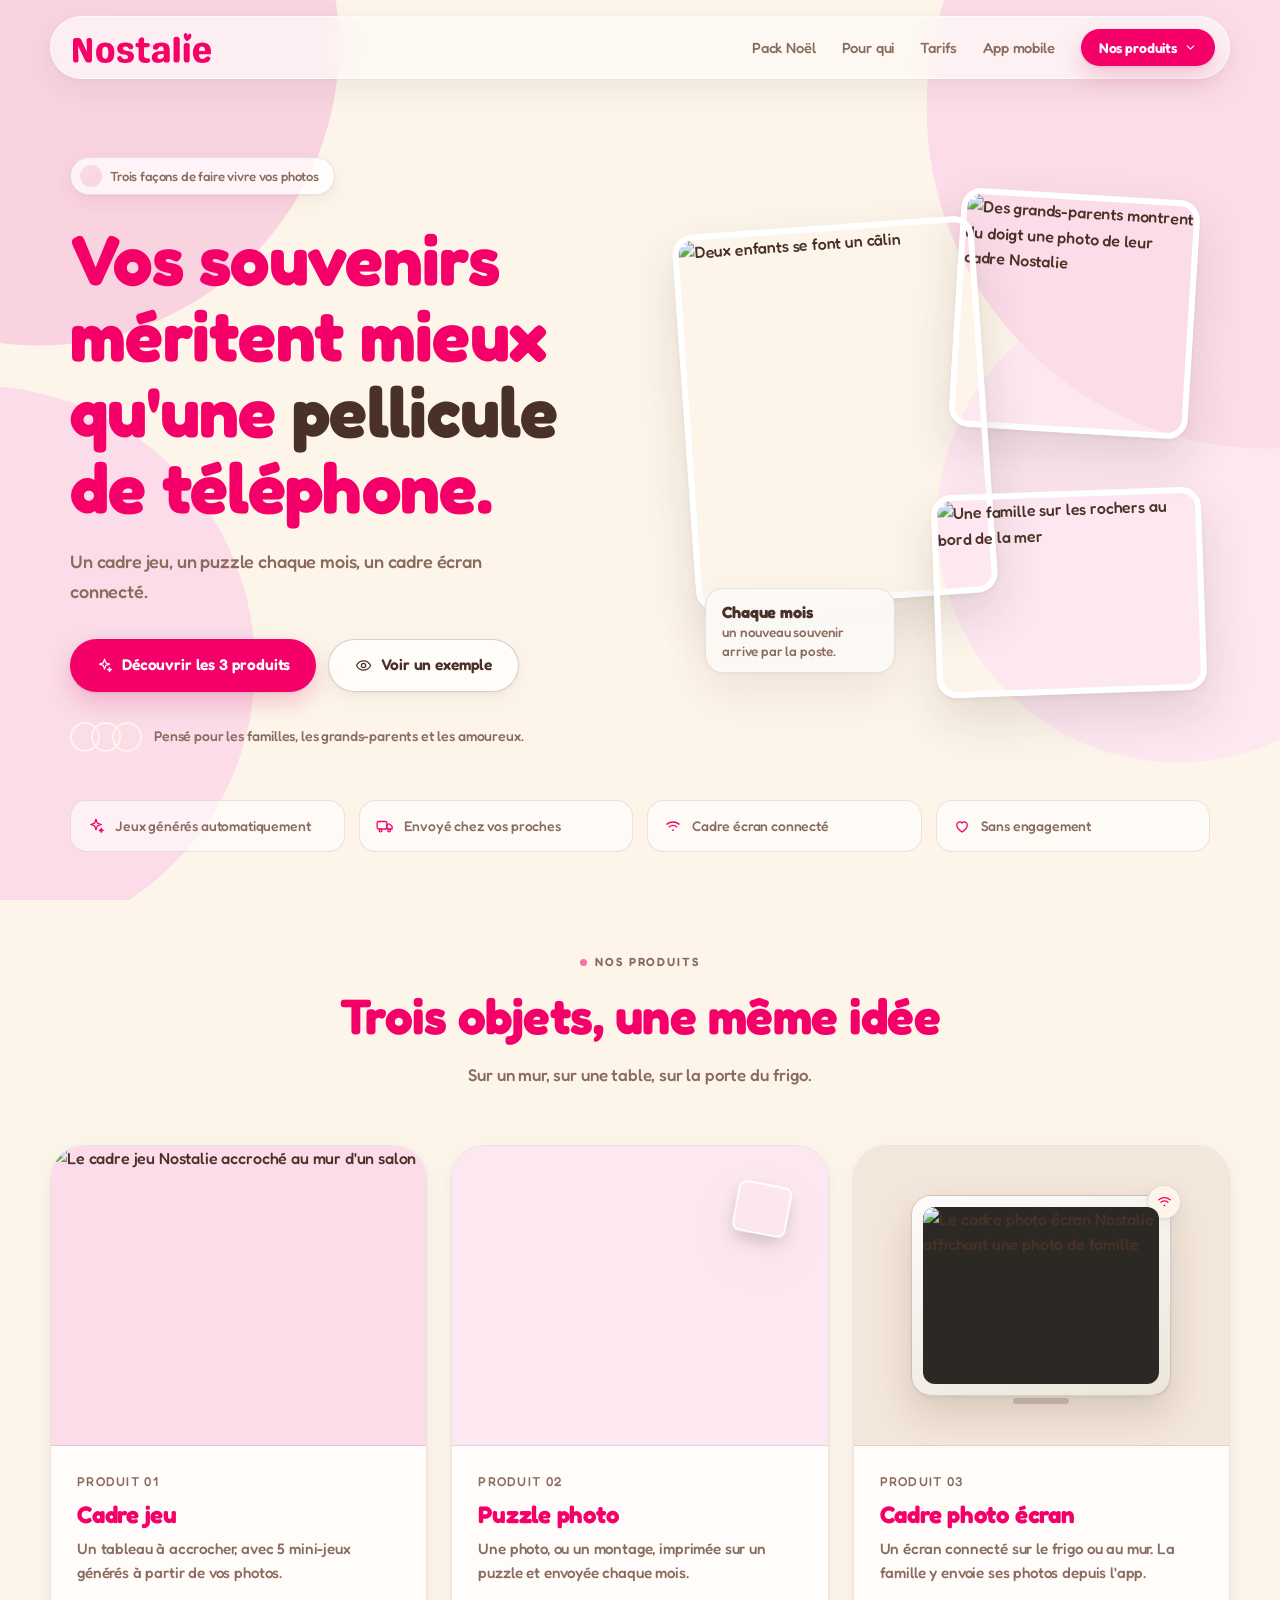
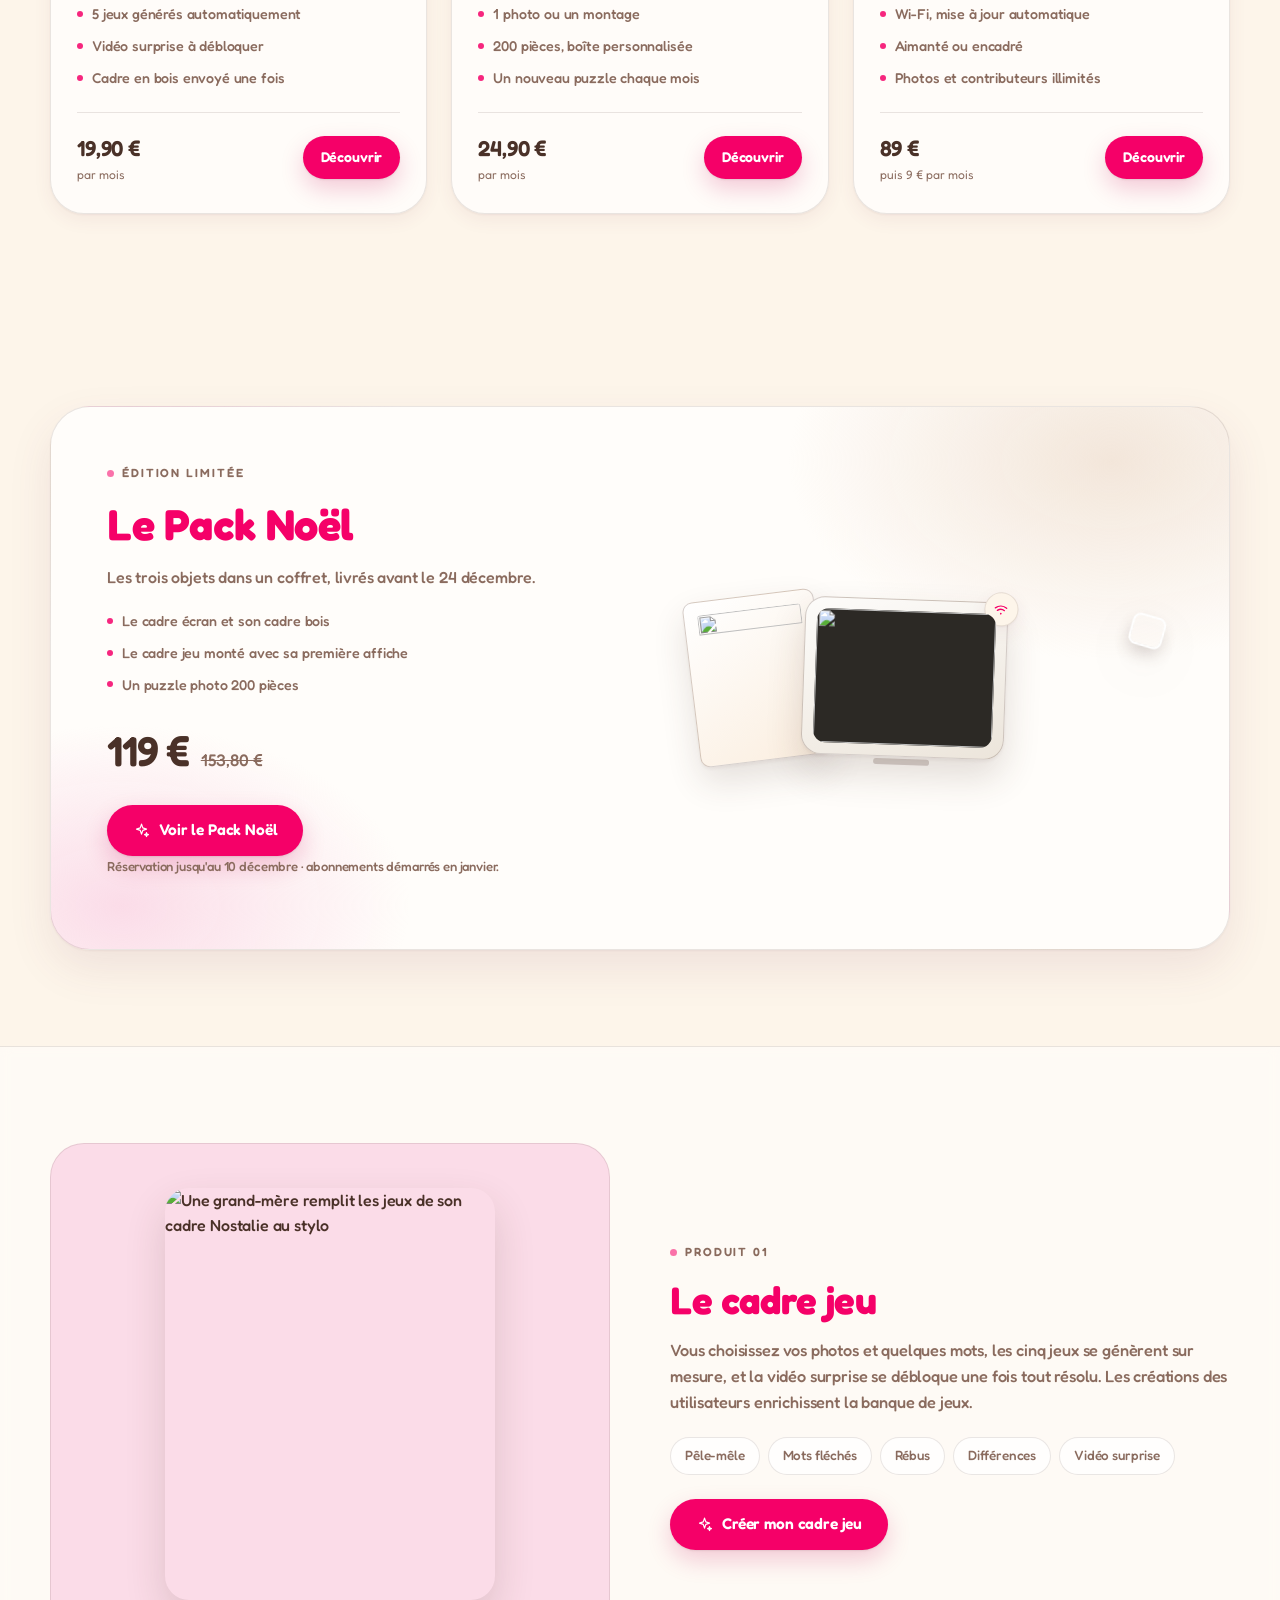
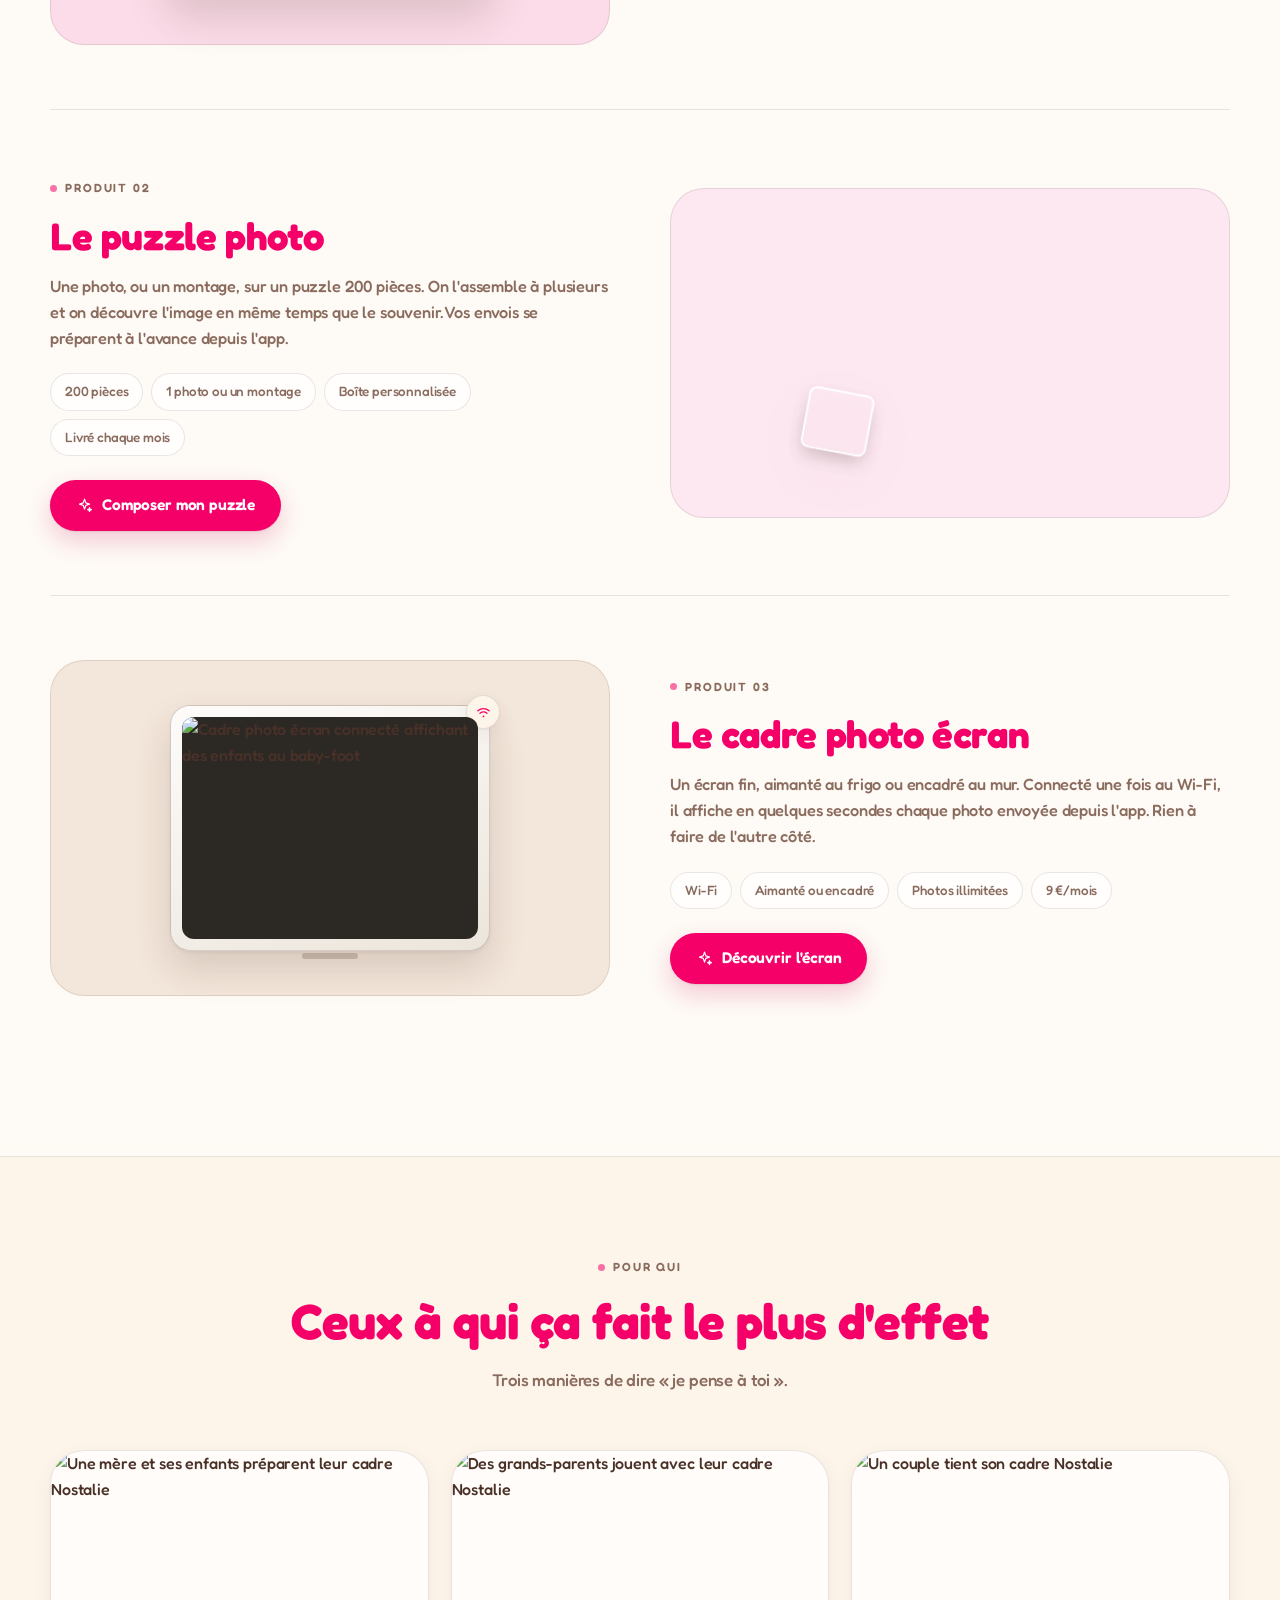
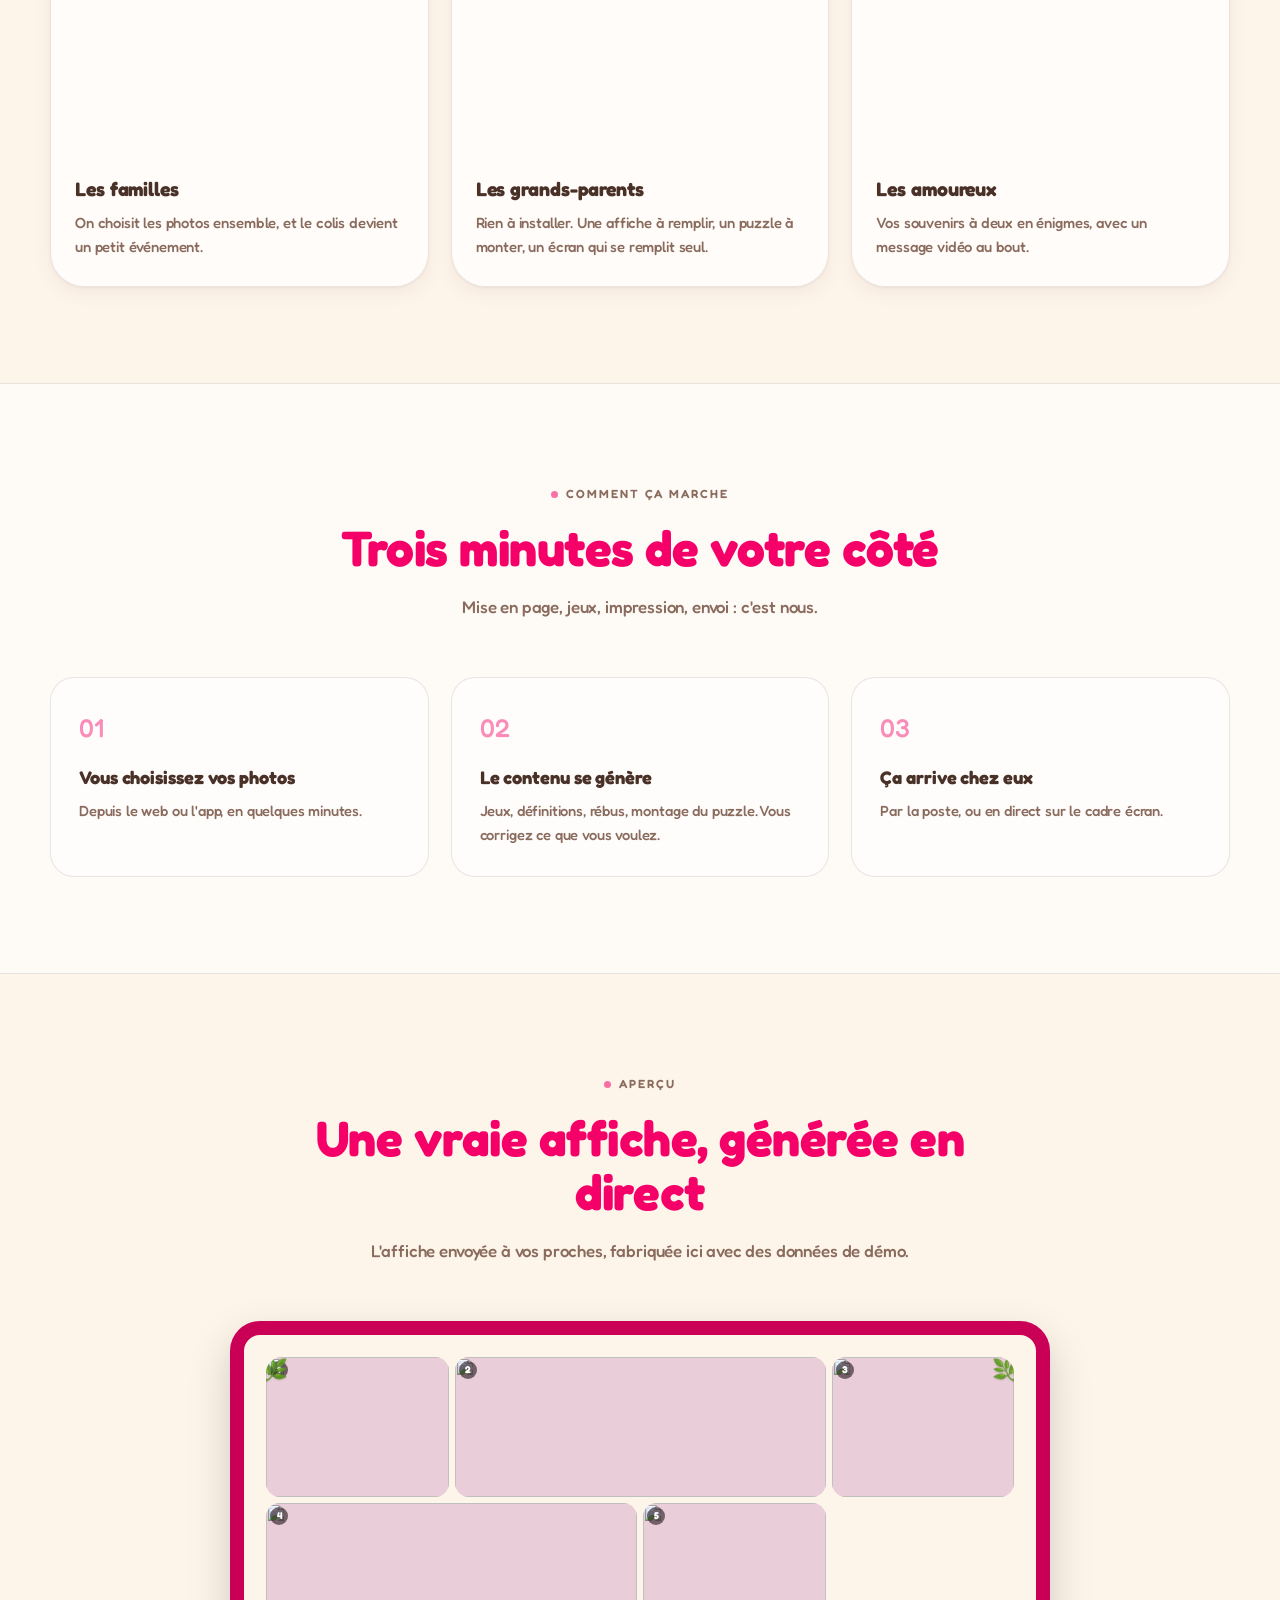
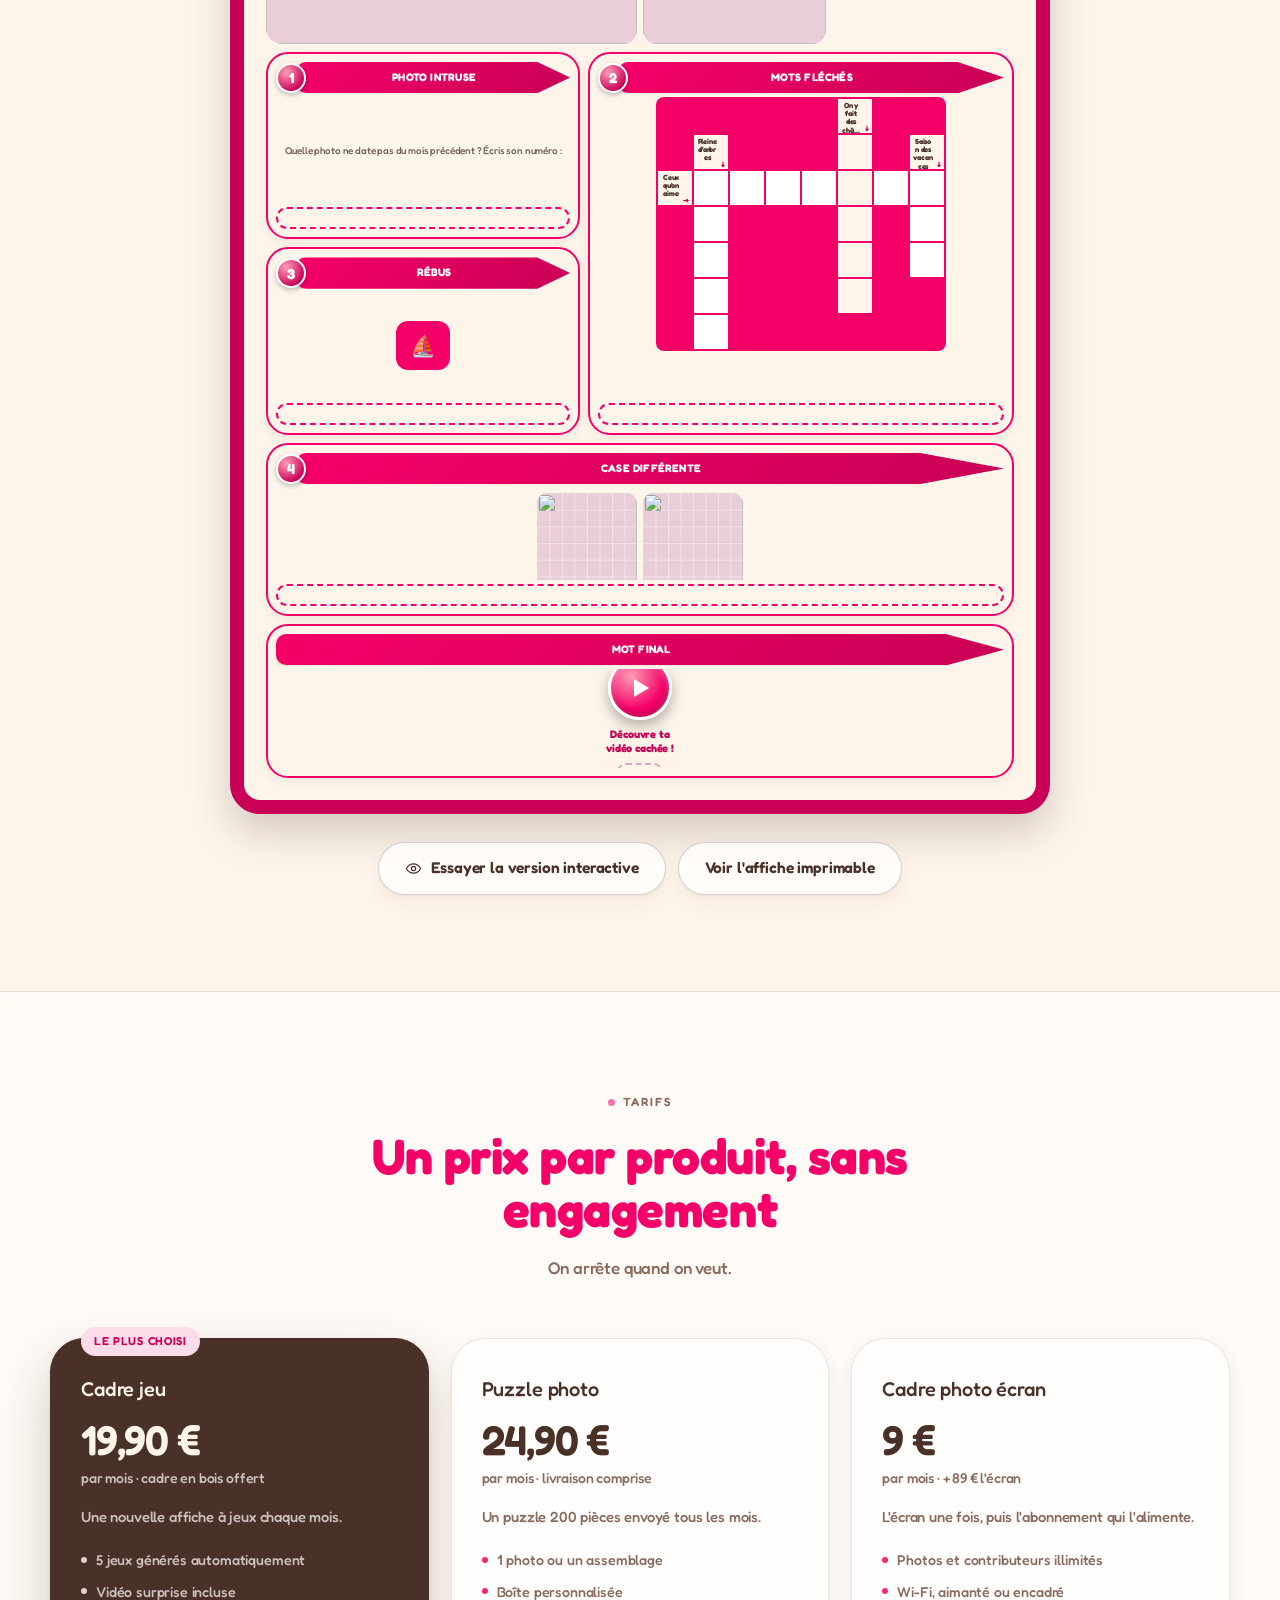
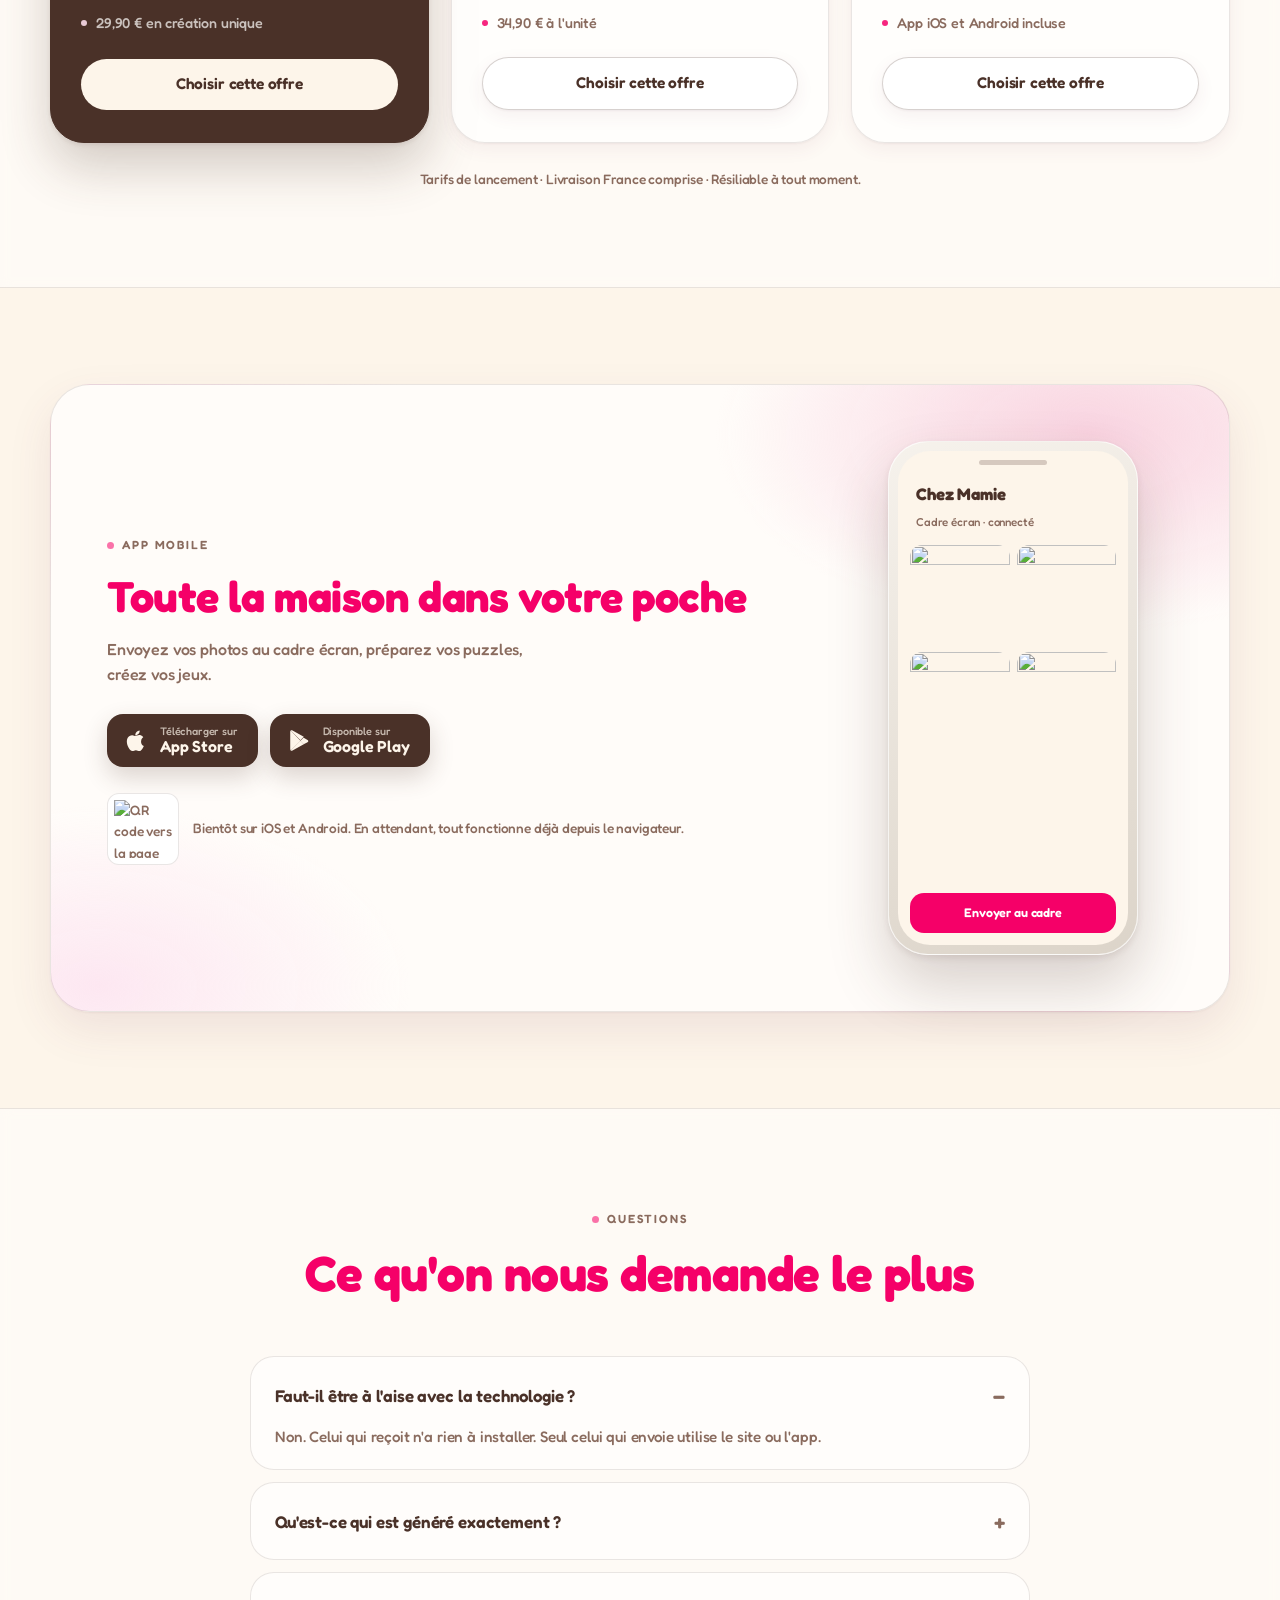
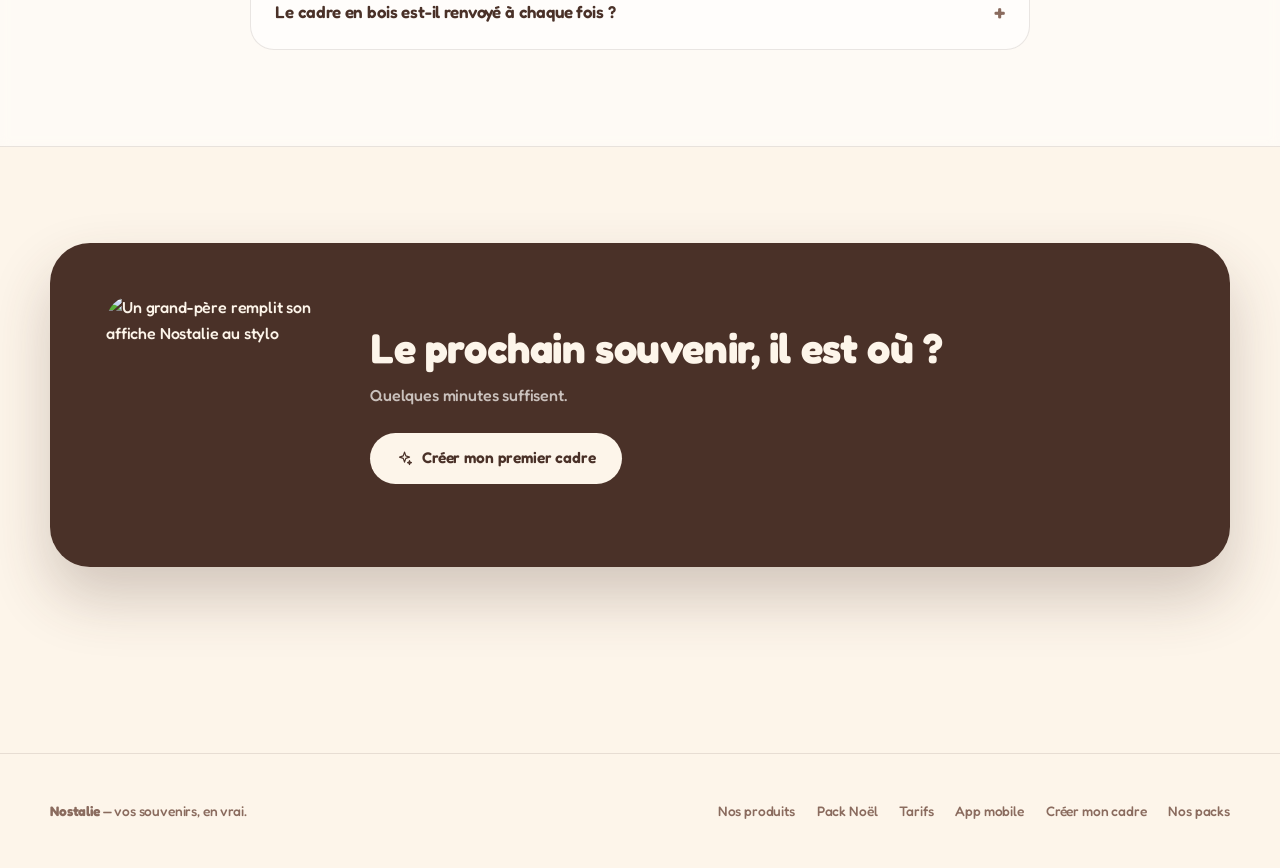
==== commit da5fb17c: "Le bouton de la barre devient « Nos produits » « Créer mon cadre » disparaît de l'en-tête. Plutôt qu" ====
--- a/index.html
+++ b/index.html
@@ -9,7 +9,7 @@
 <link rel="preconnect" href="https://fonts.gstatic.com" crossorigin>
 <link href="https://fonts.googleapis.com/css2?family=Fredoka:wght@300;400;500;600;700&family=Baloo+2:wght@500;600;700;800&family=Nunito:wght@400;500;600;700;800&display=swap" rel="stylesheet">
 <link rel="icon" type="image/png" href="image/favicon.png">
-<link rel="stylesheet" href="styles.css?v=28">
+<link rel="stylesheet" href="styles.css?v=29">
 </head>
 <body>
 
@@ -17,20 +17,19 @@
     <div class="topbar">
       <a class="logo" href="index.html"><img src="image/logo-nostalie.png" alt="Nostalie" width="900" height="196"></a>
       <nav class="nav">
-      <div class="navdrop">
-        <button type="button" class="navlink navdrop-btn" aria-expanded="false" aria-haspopup="true">Nos produits<svg viewBox="0 0 24 24" fill="none" stroke="currentColor" stroke-width="2" stroke-linecap="round" stroke-linejoin="round"><path d="M6 9l6 6 6-6"/></svg></button>
-        <div class="navdrop-panel">
-          <a href="produit.html?p=cadre-jeu" data-vis="cadre-jeu"><b>Cadre jeu</b></a>
-          <a href="produit.html?p=puzzle" data-vis="puzzle"><b>Puzzle photo</b></a>
-          <a href="produit.html?p=cadre-ecran" data-vis="cadre-ecran"><b>Cadre photo écran</b></a>
-          <a href="packs.html" data-vis="packs"><b>Nos packs</b></a>
-        </div>
-      </div>
         <a class="navlink" href="#noel">Pack Noël</a>
         <a class="navlink" href="#pour-qui">Pour qui</a>
         <a class="navlink" href="#tarifs">Tarifs</a>
         <a class="navlink" href="#app">App mobile</a>
-        <a class="btn small" href="create.html">Créer mon cadre</a>
+        <div class="navdrop">
+          <button type="button" class="btn small navdrop-btn" aria-expanded="false" aria-haspopup="true">Nos produits<svg viewBox="0 0 24 24" fill="none" stroke="currentColor" stroke-width="2" stroke-linecap="round" stroke-linejoin="round"><path d="M6 9l6 6 6-6"/></svg></button>
+          <div class="navdrop-panel">
+            <a href="produit.html?p=cadre-jeu" data-vis="cadre-jeu"><b>Cadre jeu</b></a>
+            <a href="produit.html?p=puzzle" data-vis="puzzle"><b>Puzzle photo</b></a>
+            <a href="produit.html?p=cadre-ecran" data-vis="cadre-ecran"><b>Cadre photo écran</b></a>
+            <a href="packs.html" data-vis="packs"><b>Nos packs</b></a>
+          </div>
+        </div>
       </nav>
     </div>
 
--- a/styles.css
+++ b/styles.css
@@ -707,23 +707,10 @@
 
 /* --- Menu déroulant « Nos produits » --- */
 .navdrop { position: relative; }
-.navdrop-btn {
-  display: inline-flex;
-  align-items: center;
-  gap: 5px;
-  background: none;
-  border: none;
-  padding: 6px 0;
-  font: inherit;
-  font-weight: 500;
-  font-size: .92rem;
-  color: var(--ink-soft);
-  cursor: pointer;
-  transition: color .16s ease;
-}
+/* Le bouton rose de la barre est aussi ce qui ouvre le menu : il hérite
+   de .btn, on ne règle ici que le chevron. */
+.navdrop-btn { gap: 7px; }
 .navdrop-btn svg { width: 13px; height: 13px; transition: transform .2s ease; }
-.navdrop:hover .navdrop-btn,
-.navdrop.open .navdrop-btn { color: var(--ink); }
 .navdrop:hover .navdrop-btn svg,
 .navdrop.open .navdrop-btn svg { transform: rotate(180deg); }
 
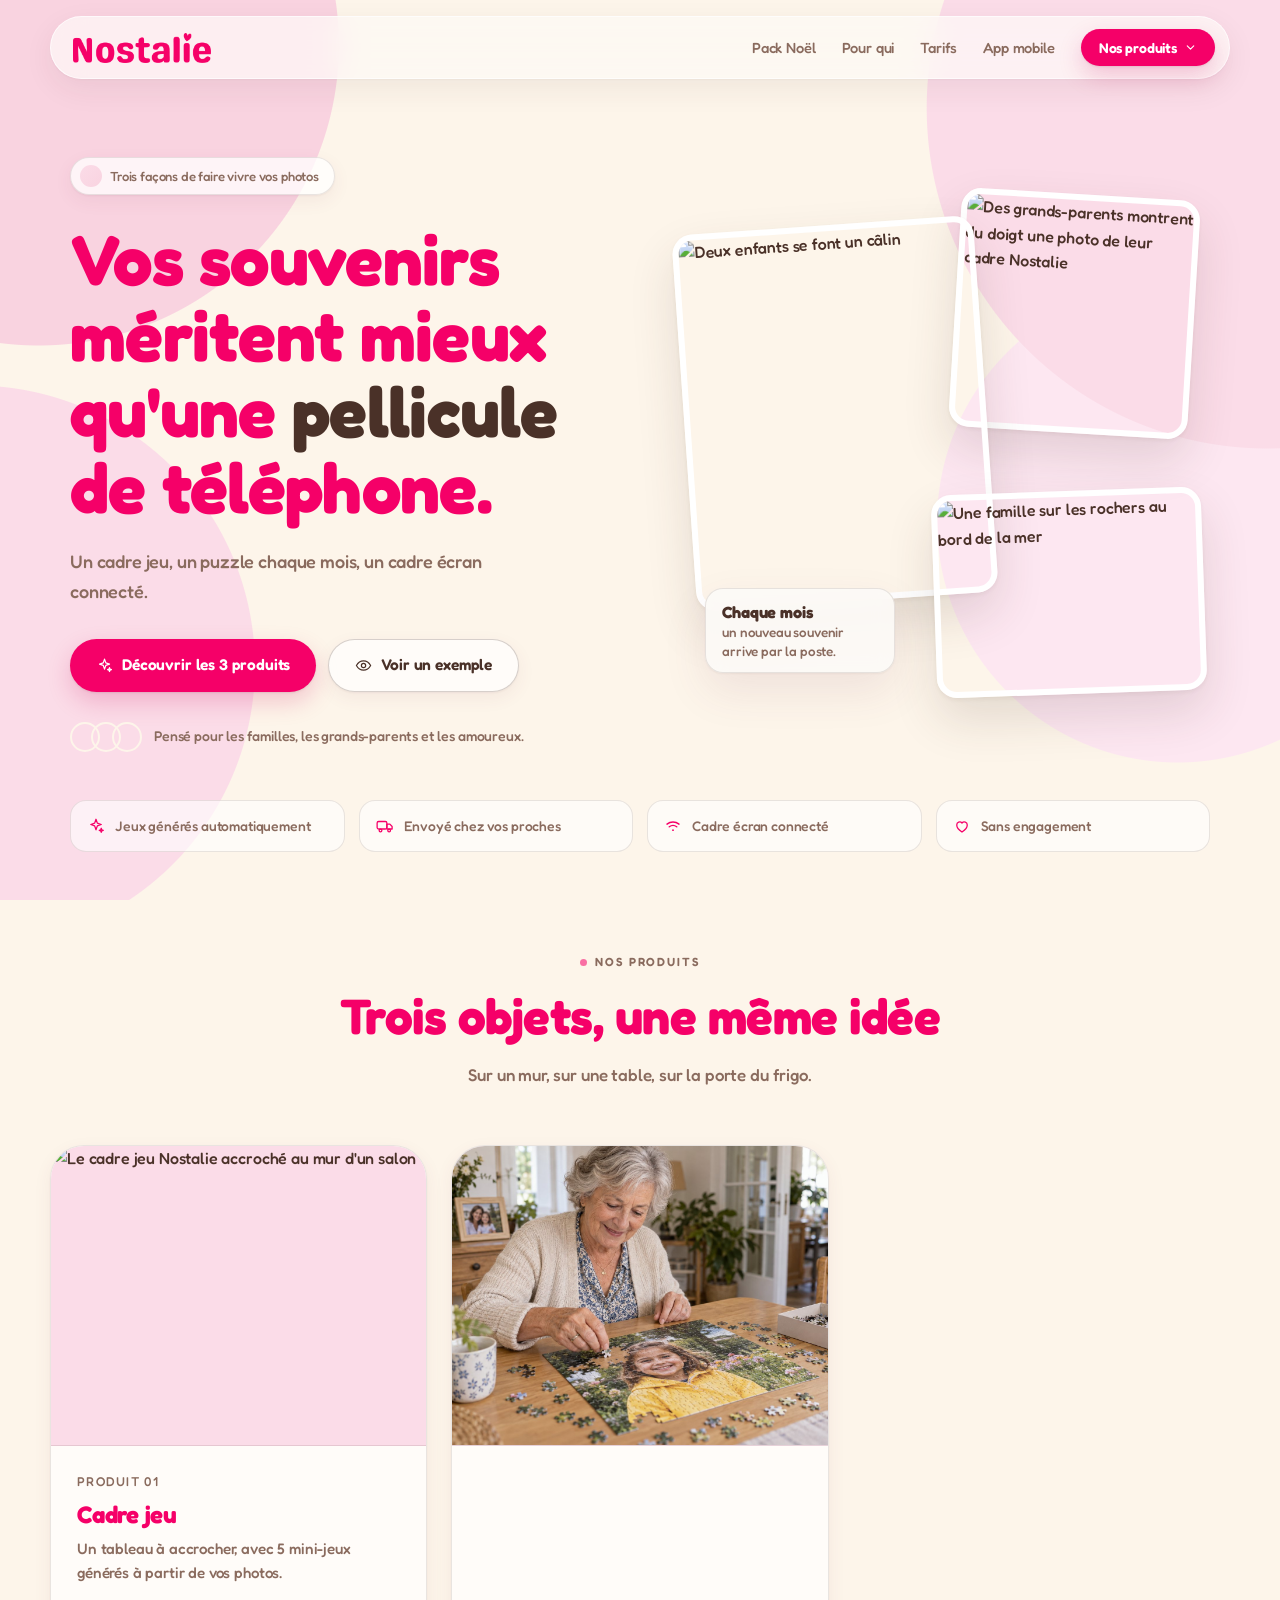
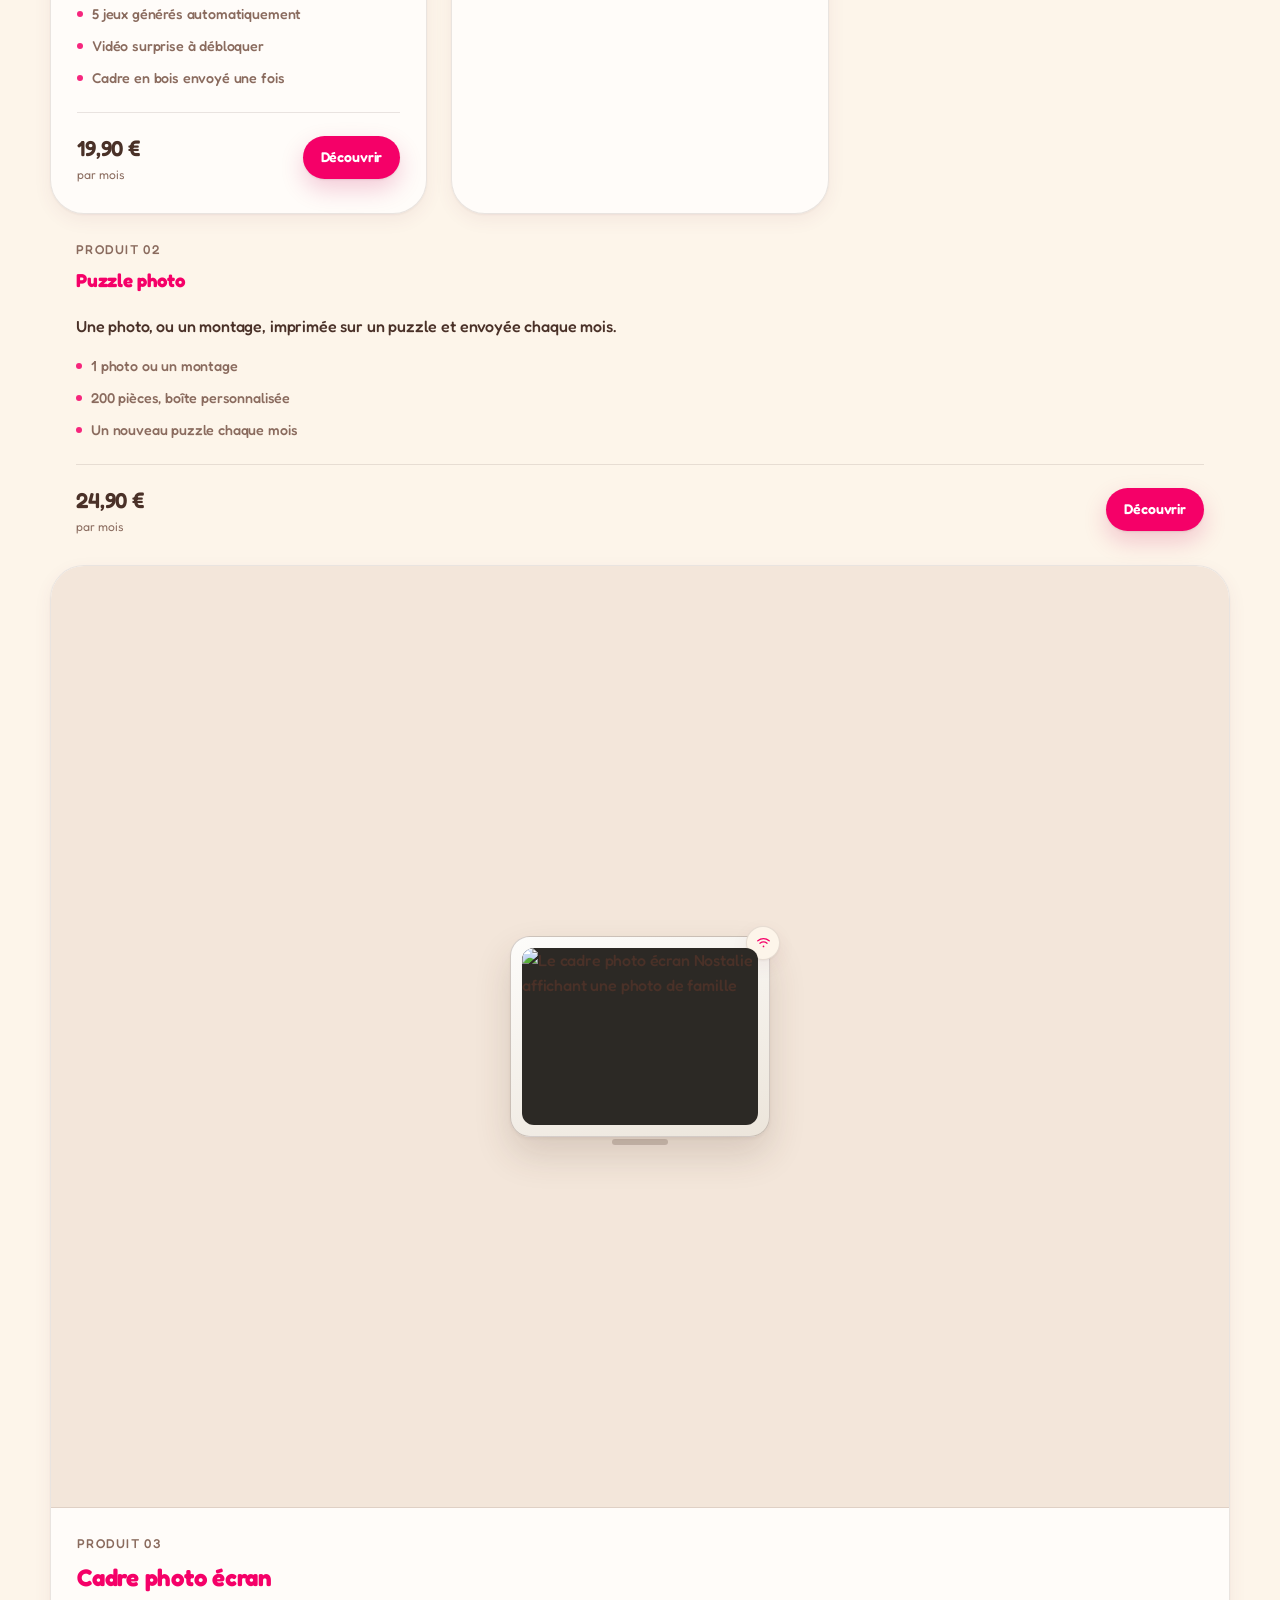
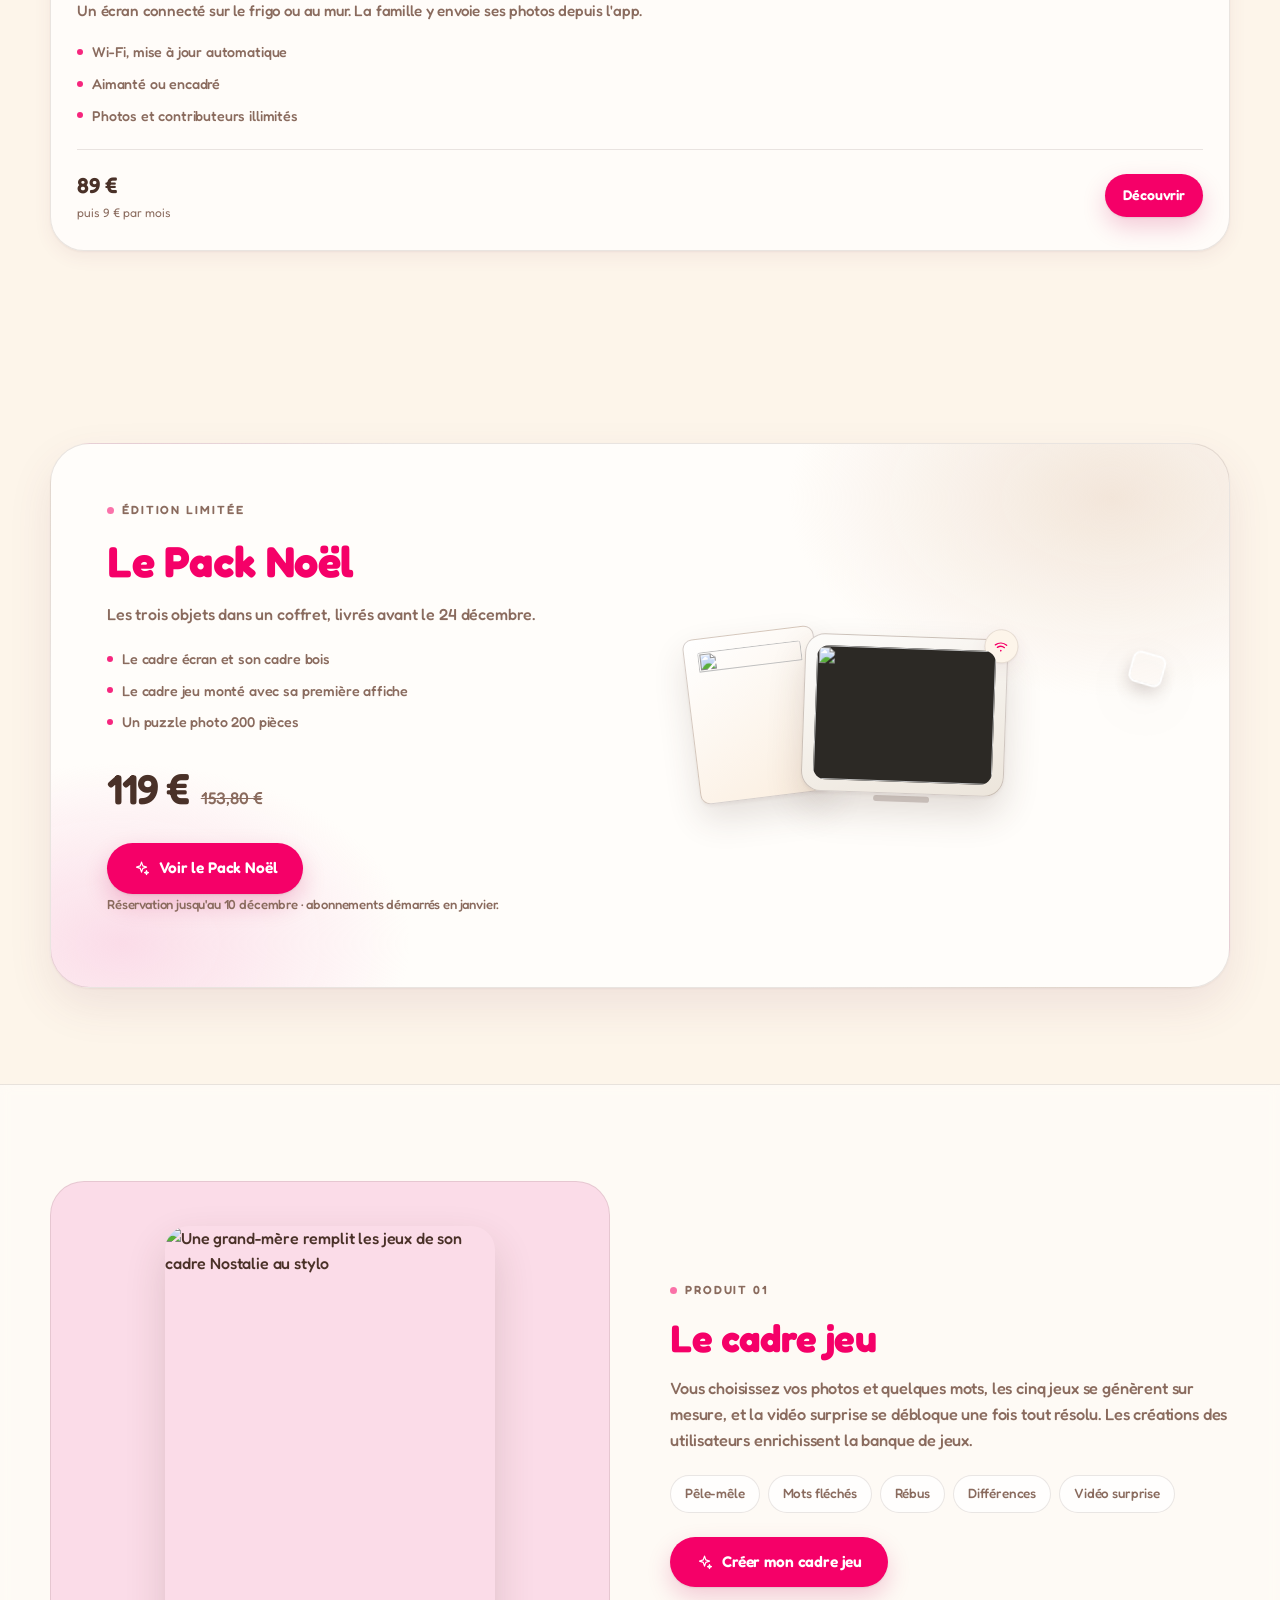
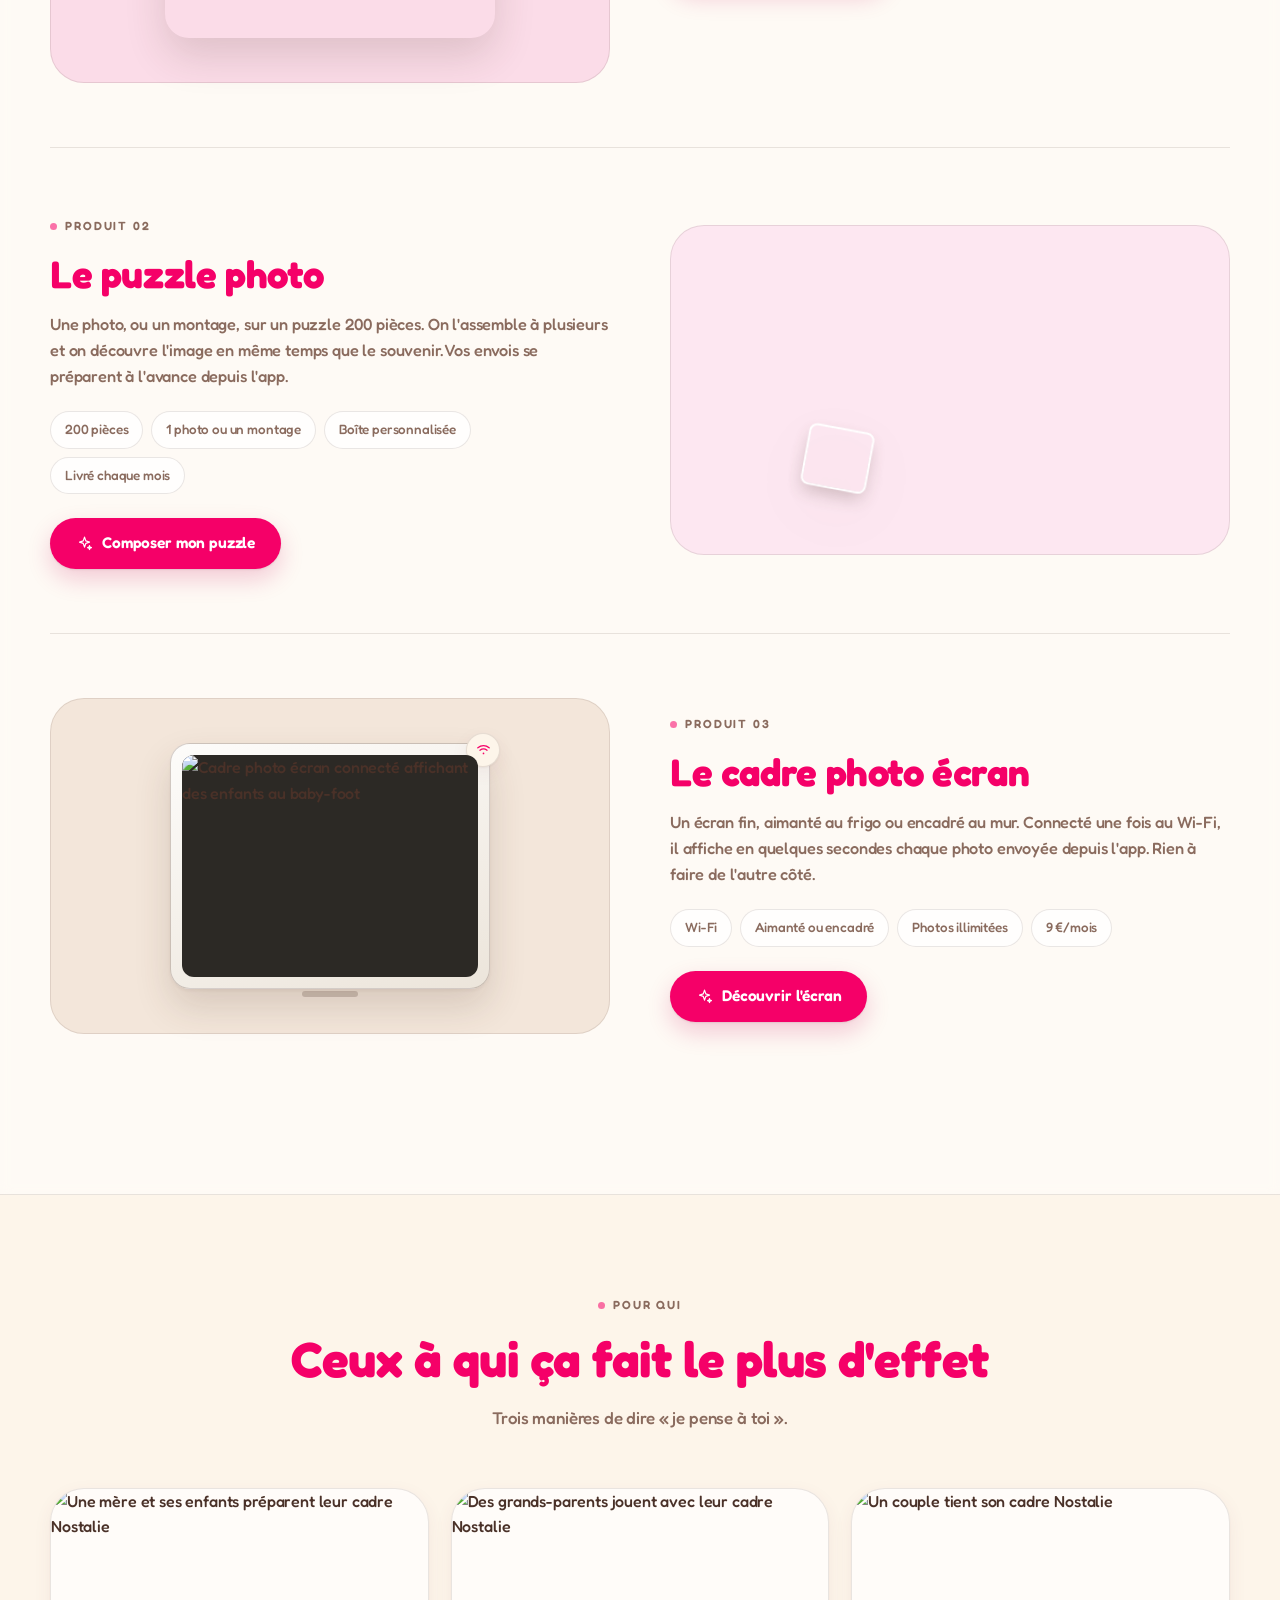
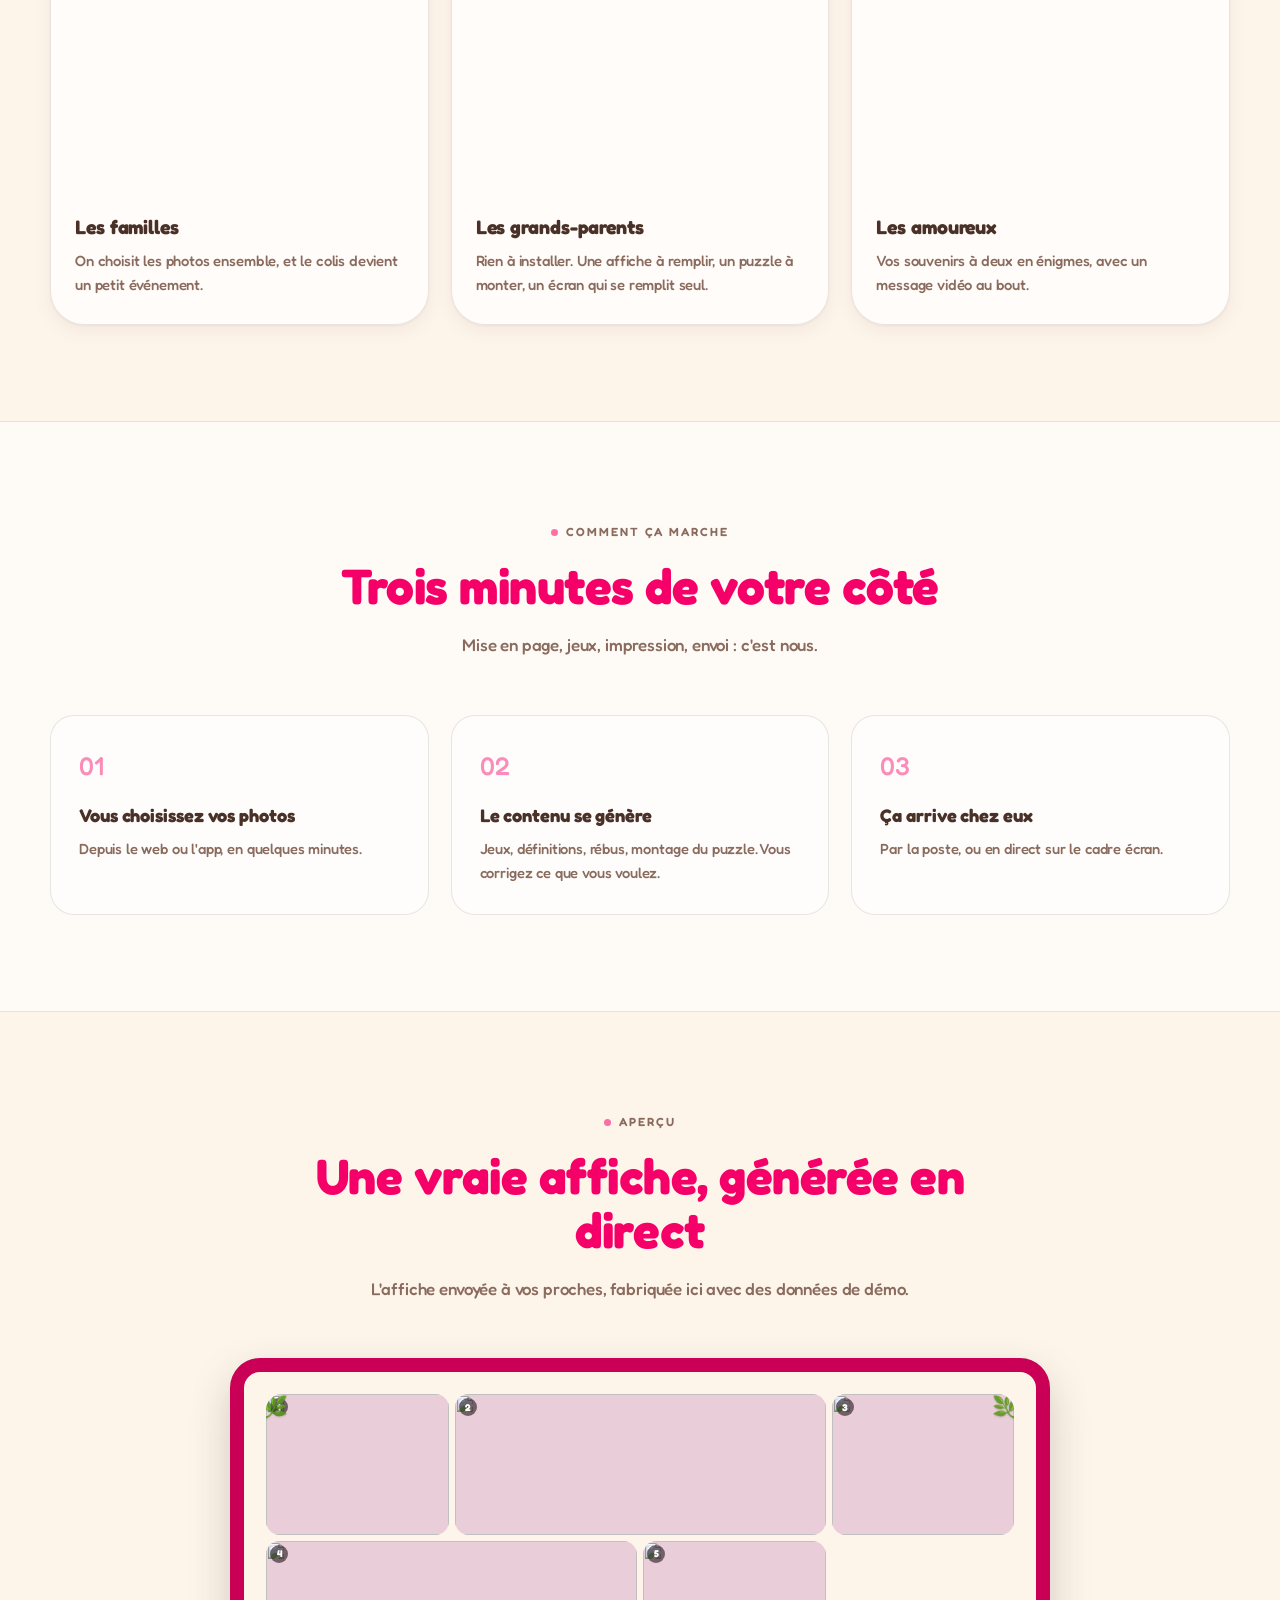
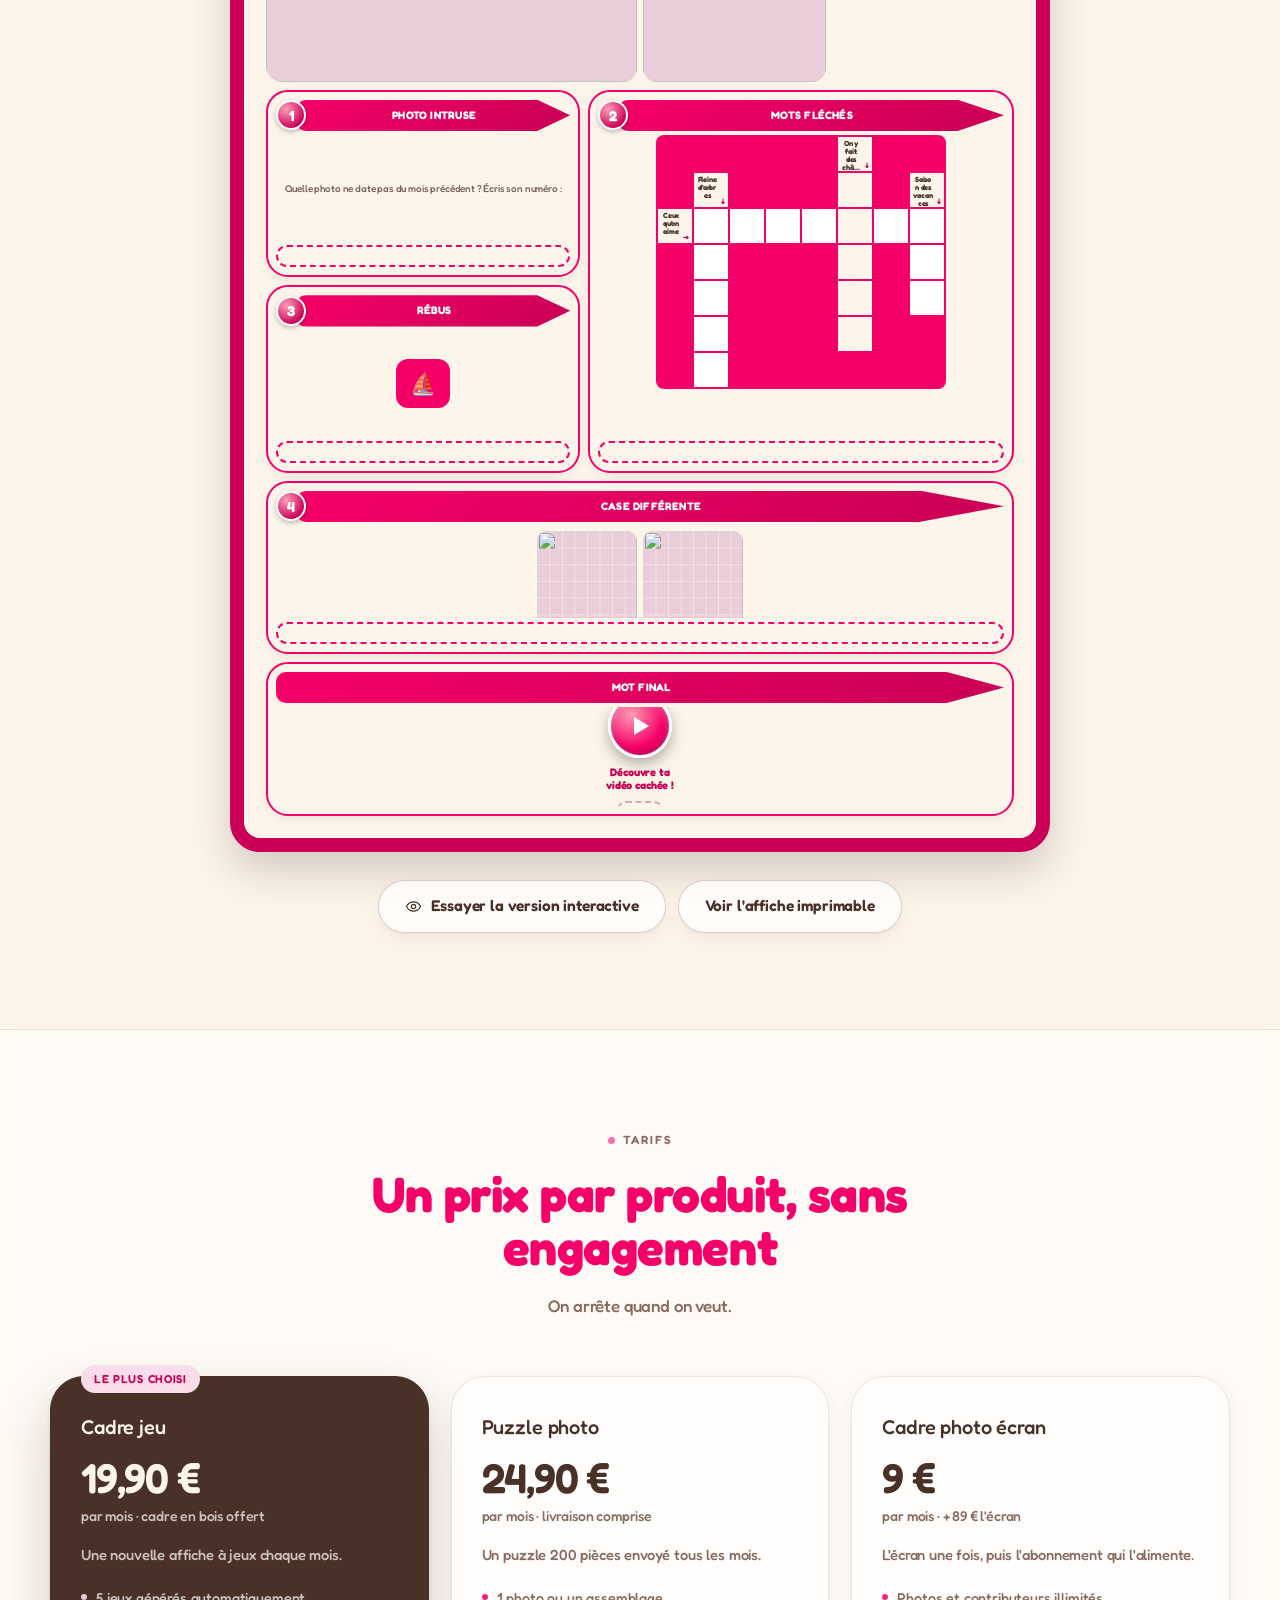
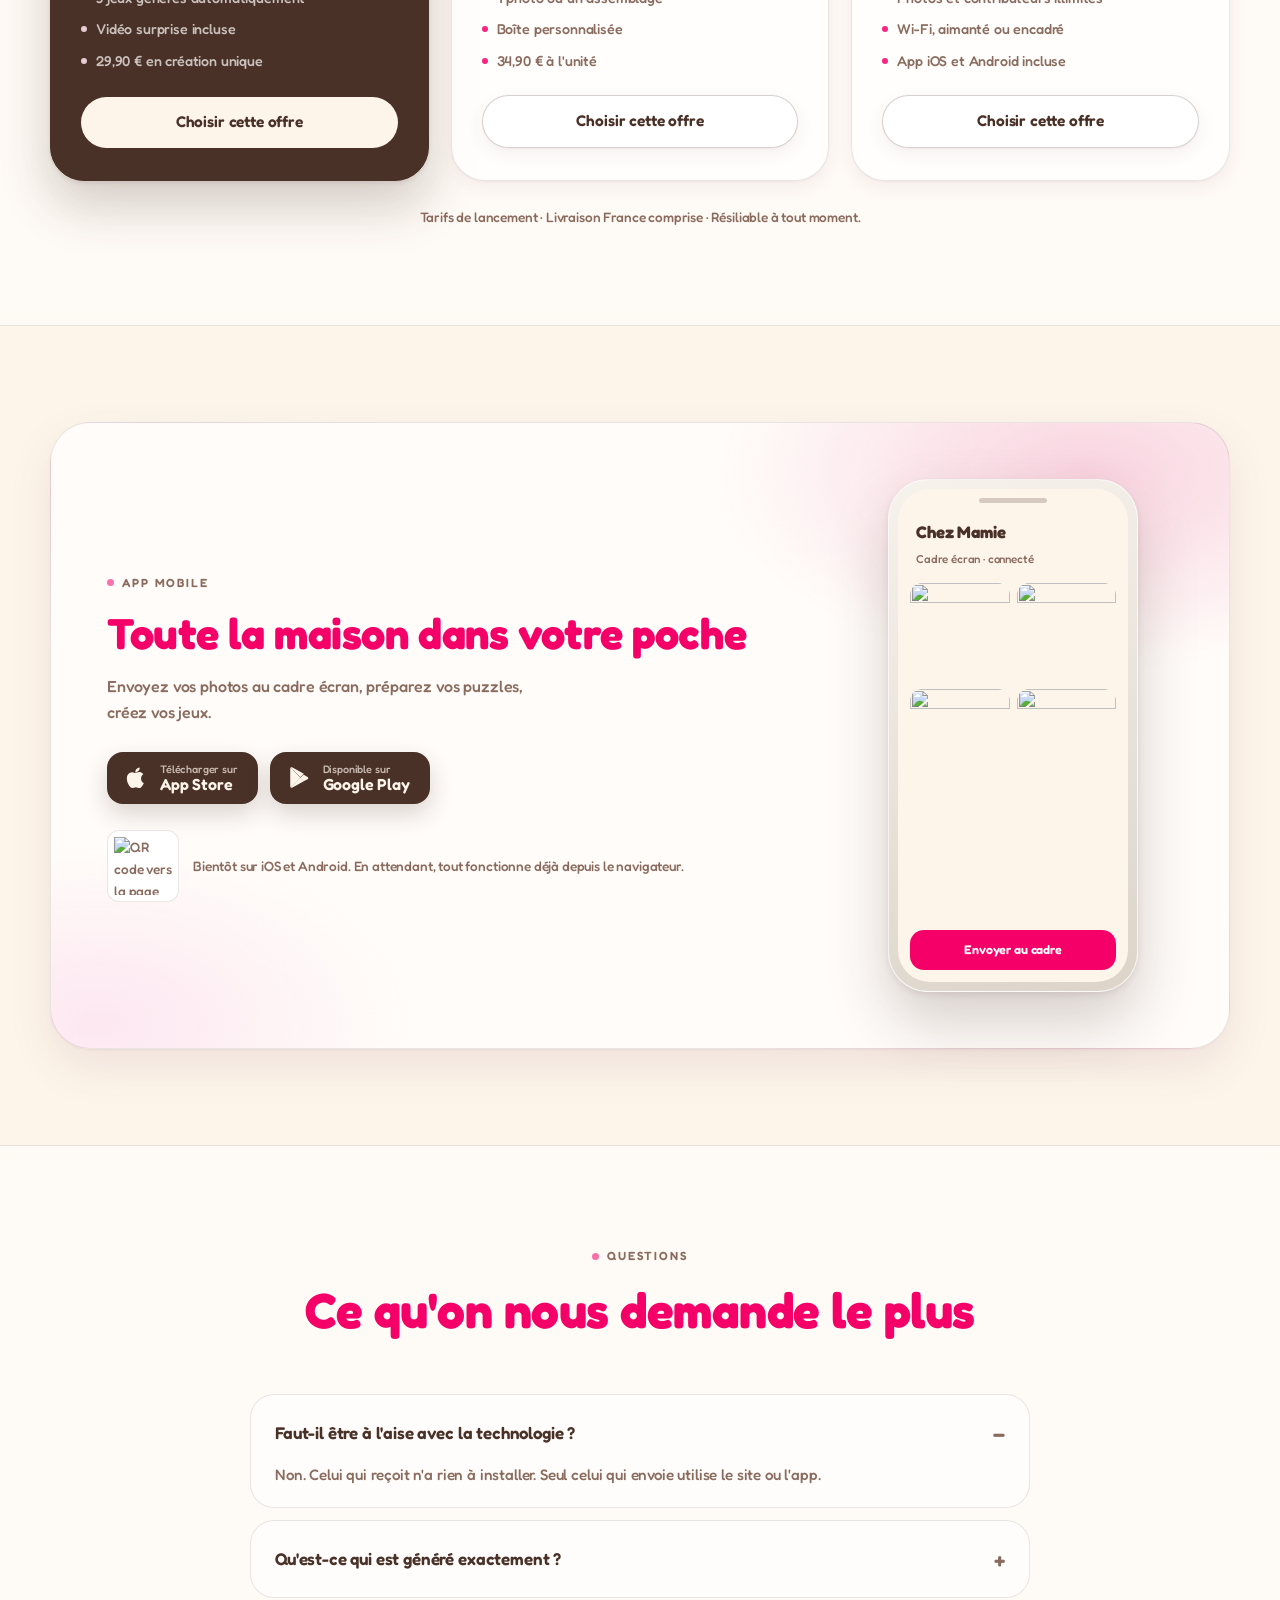
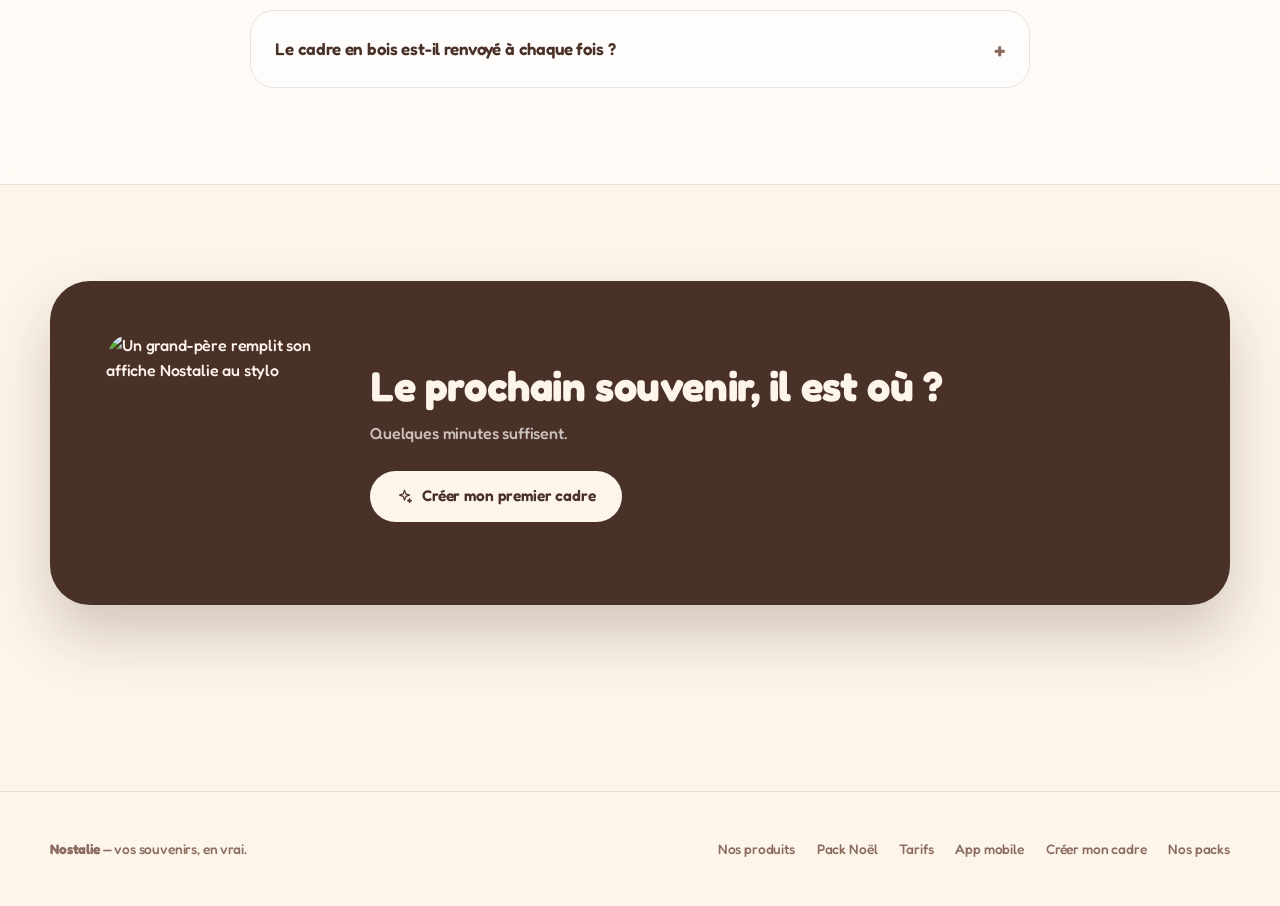
==== commit e17488c4: "Découpe 20 × 10, essai dans la galerie, nouvelles photos - Le puzzle est découpé en 20 × 10, soit le" ====
--- a/index.html
+++ b/index.html
@@ -9,7 +9,7 @@
 <link rel="preconnect" href="https://fonts.gstatic.com" crossorigin>
 <link href="https://fonts.googleapis.com/css2?family=Fredoka:wght@300;400;500;600;700&family=Baloo+2:wght@500;600;700;800&family=Nunito:wght@400;500;600;700;800&display=swap" rel="stylesheet">
 <link rel="icon" type="image/png" href="image/favicon.png">
-<link rel="stylesheet" href="styles.css?v=29">
+<link rel="stylesheet" href="styles.css?v=35">
 </head>
 <body>
 
@@ -102,29 +102,9 @@
         </article>
 
         <article class="prodcard">
-          <div class="prodcard-media" style="--tint: var(--sky)">
-            <div class="puzzle-mock" style="--puz:url('image/famille-plage-rochers.jpg')">
-            <i style="background-position:0.00% 0.00%"></i>
-            <i style="background-position:25.00% 0.00%"></i>
-            <i style="background-position:50.00% 0.00%"></i>
-            <i style="background-position:75.00% 0.00%"></i>
-            <i class="loose" style="background-position:100.00% 0.00%"></i>
-            <i style="background-position:0.00% 33.33%"></i>
-            <i style="background-position:25.00% 33.33%"></i>
-            <i style="background-position:50.00% 33.33%"></i>
-            <i style="background-position:75.00% 33.33%"></i>
-            <i style="background-position:100.00% 33.33%"></i>
-            <i style="background-position:0.00% 66.67%"></i>
-            <i style="background-position:25.00% 66.67%"></i>
-            <i style="background-position:50.00% 66.67%"></i>
-            <i style="background-position:75.00% 66.67%"></i>
-            <i style="background-position:100.00% 66.67%"></i>
-            <i style="background-position:0.00% 100.00%"></i>
-            <i style="background-position:25.00% 100.00%"></i>
-            <i style="background-position:50.00% 100.00%"></i>
-            <i style="background-position:75.00% 100.00%"></i>
-            <i style="background-position:100.00% 100.00%"></i>
-            </div>
+          <div class="prodcard-media photo" style="--tint: var(--sky)">
+            <img class="media-photo" src="image/puzzle-mamie-table.jpg" alt="Une grand-mère assemble le puzzle photo de sa petite-fille">
+          </div>
           </div>
           <div class="prodcard-body">
             <div class="prod-num">Produit 02</div>
@@ -499,7 +479,7 @@
     </div>
   </footer>
 
-  <script src="nav.js?v=3"></script>
+  <script src="nav.js?v=4"></script>
   <script src="app.js?v=7"></script>
   <script>
 
--- a/styles.css
+++ b/styles.css
@@ -338,6 +338,8 @@
 }
 .btn.ghost:hover { background: #fff; color: var(--ink); border-color: var(--ink); box-shadow: var(--shadow-sm); }
 .btn:disabled { opacity: .4; cursor: not-allowed; transform: none; box-shadow: none; }
+/* display:inline-flex ci-dessus l'emporterait sur la règle [hidden] du navigateur. */
+[hidden] { display: none !important; }
 
 .icon { width: 1.1em; height: 1.1em; flex-shrink: 0; vertical-align: -0.16em; }
 
@@ -2106,3 +2108,266 @@
   -webkit-print-color-adjust: exact;
   print-color-adjust: exact;
 }
+
+/* ================= « Voir avec votre photo » (puzzle + écran) ================= */
+/* La première vue de la galerie produit : le rendu occupe la vignette,
+   les deux boutons se posent en bas. */
+.perso-galerie {
+  position: absolute; inset: 0;
+  display: flex; flex-direction: column; justify-content: center;
+  padding: 7%;
+  background: var(--tint, var(--cream));
+}
+.perso-vue { position: relative; border-radius: var(--radius-sm); }
+.perso-vue.perso-survol { outline: 3px dashed var(--primary); outline-offset: 8px; }
+.perso-vue figure { margin: 0; width: 100%; }
+.sp-vue { min-height: 0; display: flex; align-items: center; justify-content: center; }
+.perso-galerie figcaption {
+  margin-top: 12px; text-align: center;
+  font-size: .76rem; line-height: 1.4; color: var(--ink-soft);
+}
+.sp-barre { display: flex; gap: 8px; justify-content: center; flex-wrap: wrap; margin-top: 20px; }
+.perso-choisir { cursor: pointer; }
+
+/* La vignette qui mène à cette vue */
+.thumb-perso {
+  display: flex; flex-direction: column; align-items: center; justify-content: center; gap: 3px;
+  width: 100%; height: 100%;
+  background: var(--tint, var(--cream)); color: var(--primary);
+}
+.thumb-perso svg { width: 20px; height: 20px; }
+.thumb-perso b { font-size: .62rem; letter-spacing: .01em; }
+
+/* Le puzzle : la photo, puis les lignes de découpe par-dessus. */
+.puz-plateau {
+  position: relative;
+  aspect-ratio: 4 / 3;
+  border-radius: 10px;
+  overflow: hidden;
+  background: var(--sand);
+  box-shadow: 0 2px 4px rgba(74, 49, 40, .10), 0 26px 54px rgba(74, 49, 40, .22);
+}
+.puz-photo { display: block; width: 100%; height: 100%; object-fit: cover; }
+.puz-coupe { position: absolute; inset: 0; width: 100%; height: 100%; }
+.puz-relief { fill: none; stroke: rgba(255, 255, 255, .55); stroke-width: 2.2; }
+.puz-trait { fill: none; stroke: rgba(58, 34, 24, .38); stroke-width: 1; }
+
+/* L'écran connecté : la photo produit, dessinée à sa taille réelle puis
+   réduite, avec la photo du client posée en perspective dans la dalle. */
+.ecr-cadre { position: relative; width: 100%; overflow: hidden; }
+.ecr-scene { position: absolute; left: 0; top: 0; transform-origin: 0 0; }
+.ecr-fond { position: absolute; left: 0; top: 0; width: 100%; height: 100%; display: block; }
+.ecr-zone { position: absolute; left: 0; top: 0; overflow: hidden; transform-origin: 0 0; }
+.ecr-zone img { display: block; width: 100%; height: 100%; object-fit: cover; }
+.ecr-ecran::after {
+  content: "";
+  position: absolute; inset: 0;
+  background: linear-gradient(118deg, rgba(255,255,255,.16), rgba(255,255,255,0) 42%);
+}
+
+/* ================= CRÉATION DU CADRE JEU ================= */
+.cr-body { background: var(--paper); }
+.cr-topactions { display: flex; gap: 8px; }
+
+.cr-fil {
+  position: sticky; top: 0; z-index: 60;
+  background: rgba(253, 245, 234, .92);
+  backdrop-filter: blur(10px);
+  border-bottom: 1px solid var(--line);
+}
+.cr-fil ol {
+  display: flex; gap: 4px; list-style: none;
+  max-width: 1180px; margin: 0 auto; padding: 10px 20px;
+  overflow-x: auto; scrollbar-width: none;
+}
+.cr-fil ol::-webkit-scrollbar { display: none; }
+.cr-fil button {
+  display: flex; align-items: center; gap: 8px;
+  background: none; border: none; cursor: pointer;
+  padding: 6px 12px; border-radius: 999px;
+  font-family: var(--font-body); font-size: .88rem; color: var(--ink-soft);
+  white-space: nowrap;
+}
+.cr-fil i {
+  width: 24px; height: 24px; border-radius: 50%;
+  display: grid; place-items: center;
+  background: var(--sand); color: var(--ink-soft);
+  font-style: normal; font-size: .76rem; font-weight: 600;
+}
+.cr-fil .fait i { background: var(--lilac); color: var(--primary-dark); }
+.cr-fil .on button { background: #fff; color: var(--ink); box-shadow: var(--shadow-sm); }
+.cr-fil .on i { background: var(--primary); color: #fff; }
+
+.creator {
+  max-width: 1180px; margin: 0 auto;
+  padding: 30px 20px 120px;
+  display: grid; grid-template-columns: minmax(0, 1fr) 400px; gap: 46px;
+  align-items: start;
+}
+.cr-colonne { min-width: 0; }
+.cr-etape h1 { font-size: clamp(1.55rem, 4vw, 2.05rem); margin-bottom: 6px; }
+.cr-etape h2 { font-size: 1.1rem; margin-bottom: 4px; }
+.cr-etape h2 em {
+  font-style: normal; font-family: var(--font-body);
+  font-size: .76rem; font-weight: 400; color: var(--ink-soft); margin-left: 8px;
+}
+.cr-sous { color: var(--ink-soft); margin-bottom: 18px; line-height: 1.55; }
+.cr-aide { font-size: .86rem; color: var(--ink-soft); margin-top: 14px; }
+.cr-aide.cr-alerte { color: var(--primary); font-weight: 600; }
+.cr-vide { color: var(--ink-soft); font-size: .9rem; }
+.cr-bloc { margin-top: 30px; padding-top: 24px; border-top: 1px solid var(--line); }
+.cr-actions { display: flex; gap: 10px; flex-wrap: wrap; margin-top: 16px; }
+.cr-actions-centre { justify-content: center; }
+
+/* Les photos */
+.cr-photos { display: grid; grid-template-columns: repeat(3, 1fr); gap: 12px; }
+@media (max-width: 540px) { .cr-photos { grid-template-columns: repeat(2, 1fr); } }
+.cr-photo {
+  position: relative; aspect-ratio: 1;
+  border-radius: var(--radius-sm); overflow: hidden;
+  background: var(--sand); padding: 0; border: none;
+}
+.cr-photo img { width: 100%; height: 100%; object-fit: cover; display: block; }
+.cr-photo-vide {
+  display: flex; flex-direction: column; align-items: center; justify-content: center; gap: 6px;
+  background: #fff; border: 2px dashed var(--line-strong);
+  color: var(--ink-soft); font-family: var(--font-body); font-size: .86rem;
+  cursor: pointer; transition: border-color .15s ease, color .15s ease;
+}
+.cr-photo-vide:hover { border-color: var(--primary); color: var(--primary); }
+.cr-photo-vide svg { width: 26px; height: 26px; }
+.cr-photo-num {
+  position: absolute; left: 8px; top: 8px;
+  min-width: 22px; height: 22px; padding: 0 6px;
+  display: grid; place-items: center; border-radius: 999px;
+  background: rgba(74, 49, 40, .68); color: #fff;
+  font-size: .74rem; font-weight: 600;
+}
+
+/* Le choix de la photo intruse */
+.cr-chips { display: flex; gap: 10px; flex-wrap: wrap; }
+.cr-chip-photo {
+  position: relative; width: 66px; height: 66px;
+  border-radius: 16px; overflow: hidden;
+  border: 3px solid transparent; padding: 0; background: none; cursor: pointer;
+}
+.cr-chip-photo.on { border-color: var(--primary); }
+.cr-chip-photo img { width: 100%; height: 100%; object-fit: cover; display: block; }
+.cr-chip-photo span {
+  position: absolute; left: 4px; bottom: 4px;
+  padding: 0 5px; border-radius: 6px;
+  background: rgba(74, 49, 40, .68); color: #fff; font-size: .7rem;
+}
+
+/* Les mots */
+.cr-mots { display: flex; flex-direction: column; gap: 10px; }
+.cr-mot { display: grid; grid-template-columns: 150px minmax(0, 1fr) 34px; gap: 8px; align-items: center; }
+@media (max-width: 540px) {
+  .cr-mot { grid-template-columns: minmax(0, 1fr) 34px; grid-template-areas: "m x" "d d"; row-gap: 6px; }
+  .cr-mot-mot { grid-area: m; }
+  .cr-mot-x { grid-area: x; }
+  .cr-mot-def { grid-area: d; }
+}
+.cr-mot-mot { font-weight: 600; letter-spacing: .06em; }
+
+/* Champs */
+.cr-champ { display: block; margin: 16px 0; max-width: 420px; }
+.cr-champ span { display: block; font-size: .86rem; color: var(--ink-soft); margin-bottom: 6px; }
+.cr-champ input, .cr-mot input, .share-box input {
+  width: 100%; padding: 12px 14px;
+  border-radius: 14px; border: 2px solid var(--line);
+  background: #fff; color: var(--ink);
+  font-family: var(--font-body); font-size: 1rem;
+}
+.cr-champ input:focus-visible, .cr-mot input:focus-visible { outline: none; border-color: var(--primary); }
+.cr-mot-x, .cr-photo-x {
+  width: 30px; height: 30px; border-radius: 50%;
+  border: none; background: var(--sand); color: var(--ink-soft);
+  font-size: .78rem; cursor: pointer;
+}
+.cr-photo-x { position: absolute; right: 6px; top: 6px; background: rgba(255, 255, 255, .9); }
+.cr-mot-x:hover, .cr-photo-x:hover { background: var(--primary); color: #fff; }
+
+/* Le rébus */
+.cr-rebus {
+  display: flex; gap: 6px; flex-wrap: wrap; align-items: center;
+  min-height: 62px; padding: 8px 10px;
+  border-radius: 16px; background: #fff; border: 2px solid var(--line);
+}
+.cr-emoji {
+  font-size: 1.5rem; line-height: 1; padding: 6px;
+  background: none; border: none; border-radius: 10px; cursor: pointer;
+}
+.cr-emoji:hover { background: var(--sand); }
+.cr-palette {
+  display: flex; flex-wrap: wrap; gap: 2px;
+  max-height: 156px; overflow-y: auto;
+  padding: 6px; border-radius: 16px; background: var(--cream);
+}
+
+/* Le montage */
+.cr-montage { display: flex; flex-direction: column; gap: 8px; margin-top: 16px; }
+.cr-mitem {
+  display: flex; align-items: center; gap: 10px;
+  padding: 8px 10px; border-radius: 14px;
+  background: #fff; border: 1px solid var(--line);
+}
+.cr-mitem img { width: 44px; height: 44px; object-fit: cover; border-radius: 8px; }
+.cr-mvideo { width: 44px; height: 44px; display: grid; place-items: center; background: var(--sand); border-radius: 8px; }
+.cr-mitem b { flex: 1; font-weight: 500; font-size: .92rem; }
+
+/* Les couleurs */
+.cr-palettes { display: flex; gap: 10px; flex-wrap: wrap; }
+.cr-swatch {
+  display: flex; width: 58px; height: 38px;
+  border-radius: 12px; overflow: hidden;
+  border: 3px solid transparent; padding: 0; background: none; cursor: pointer;
+}
+.cr-swatch i { flex: 1; display: block; }
+.cr-swatch.on { border-color: var(--ink); }
+.cr-couleurs { display: flex; gap: 20px; flex-wrap: wrap; margin-top: 20px; }
+.cr-couleur { display: flex; flex-direction: column; gap: 6px; font-size: .86rem; color: var(--ink-soft); }
+.cr-couleur input { width: 66px; height: 44px; border: none; background: none; padding: 0; cursor: pointer; }
+.cr-final { margin-top: 30px; }
+.cr-generer { width: 100%; justify-content: center; }
+
+/* L'aperçu */
+.cr-apercu { position: sticky; top: 84px; }
+.cr-apercu-tete {
+  display: flex; align-items: center; justify-content: space-between;
+  margin-bottom: 12px; font-size: .88rem; color: var(--ink-soft);
+}
+.cr-apercu-fermer { display: none; background: none; border: none; font-size: 1.1rem; cursor: pointer; color: var(--ink-soft); }
+#crPoster { overflow: visible; }
+
+/* La barre du bas */
+.cr-barre {
+  position: fixed; left: 0; right: 0; bottom: 0; z-index: 95;
+  display: flex; align-items: center; gap: 10px;
+  padding: 12px 20px calc(12px + env(safe-area-inset-bottom));
+  background: rgba(253, 245, 234, .94);
+  backdrop-filter: blur(10px);
+  border-top: 1px solid var(--line);
+}
+.cr-barre #crSuivant { margin-left: auto; }
+.cr-voir-apercu { display: none; }
+.cr-secoue { animation: crSecoue .4s ease; }
+@keyframes crSecoue {
+  25% { transform: translateX(-5px); }
+  50% { transform: translateX(5px); }
+  75% { transform: translateX(-3px); }
+}
+
+@media (max-width: 980px) {
+  .creator { grid-template-columns: 1fr; gap: 0; padding-bottom: 110px; }
+  .cr-voir-apercu { display: inline-flex; margin-left: auto; }
+  .cr-barre #crSuivant { margin-left: 0; }
+  .cr-apercu {
+    position: fixed; inset: 0; z-index: 90;
+    display: none; overflow: auto;
+    padding: 18px 18px 100px;
+    background: var(--paper);
+  }
+  body.cr-apercu-ouvert .cr-apercu { display: block; }
+  .cr-apercu-fermer { display: block; }
+}
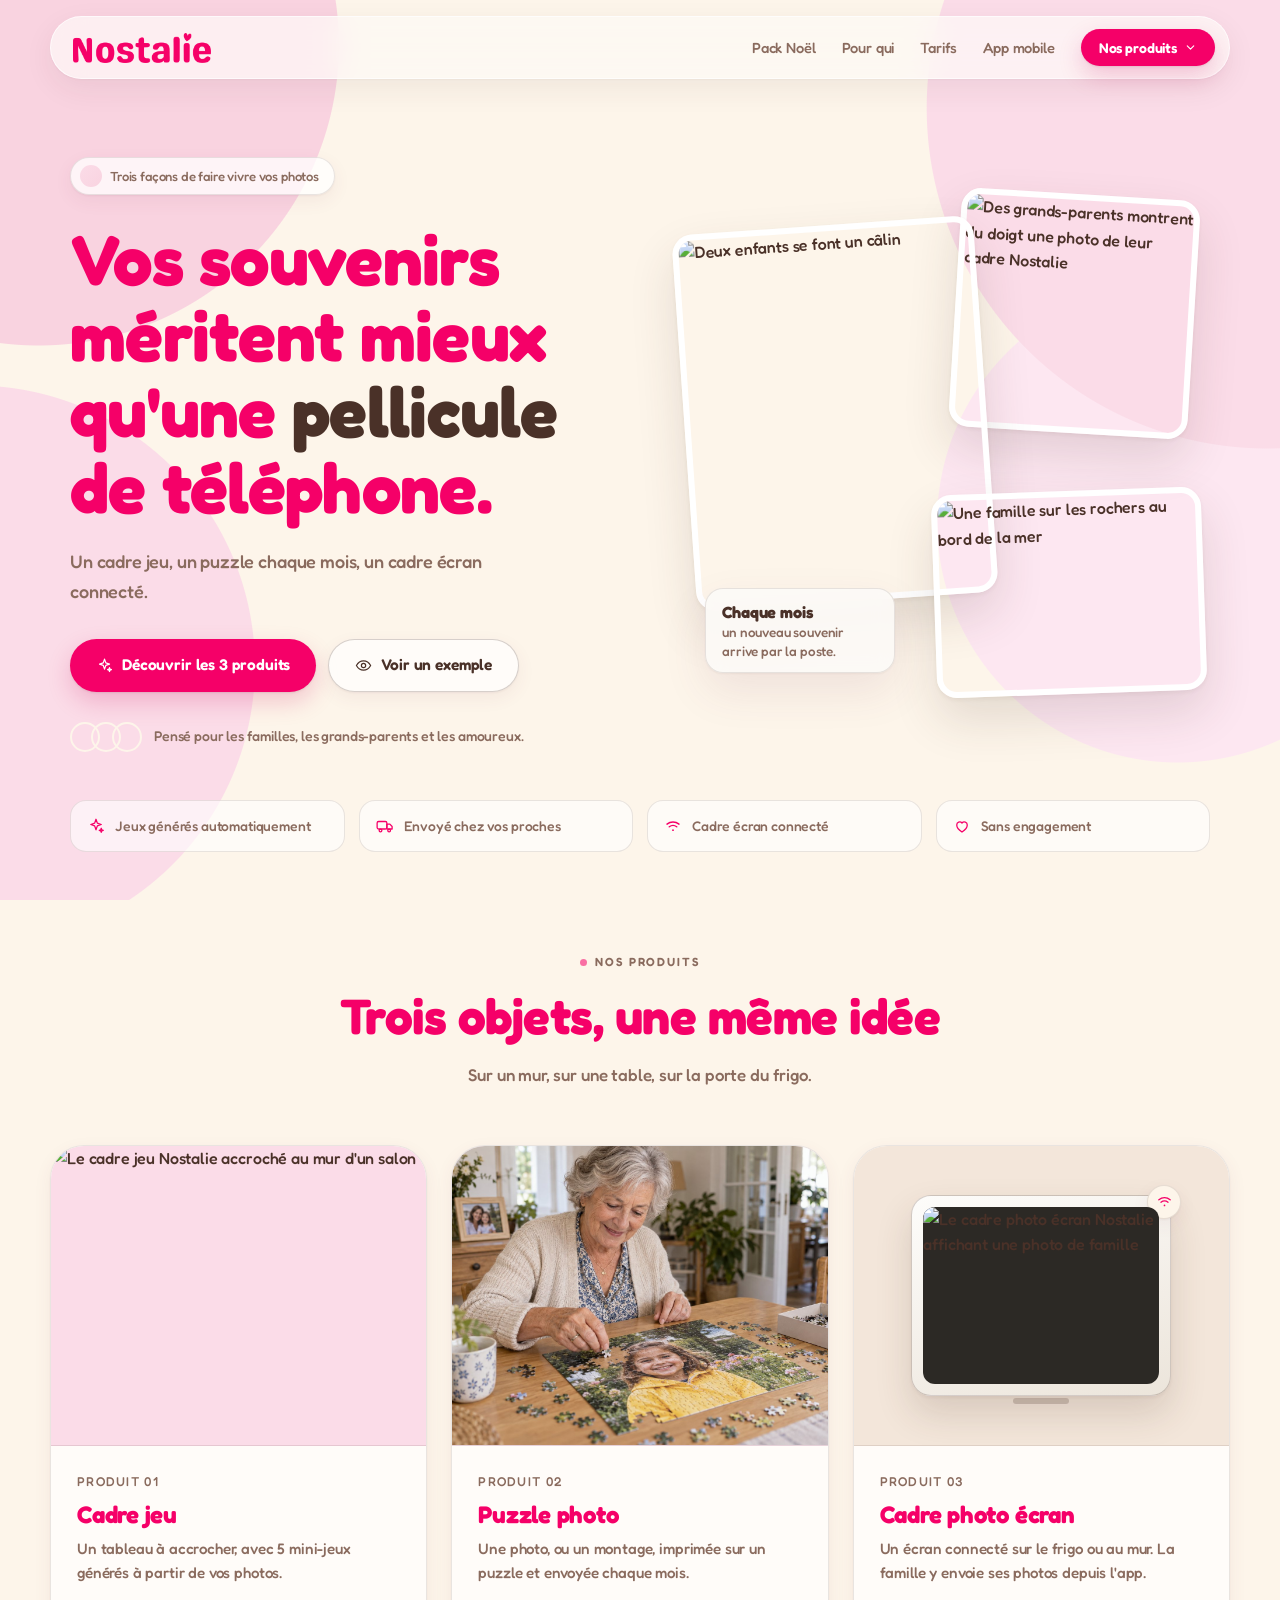
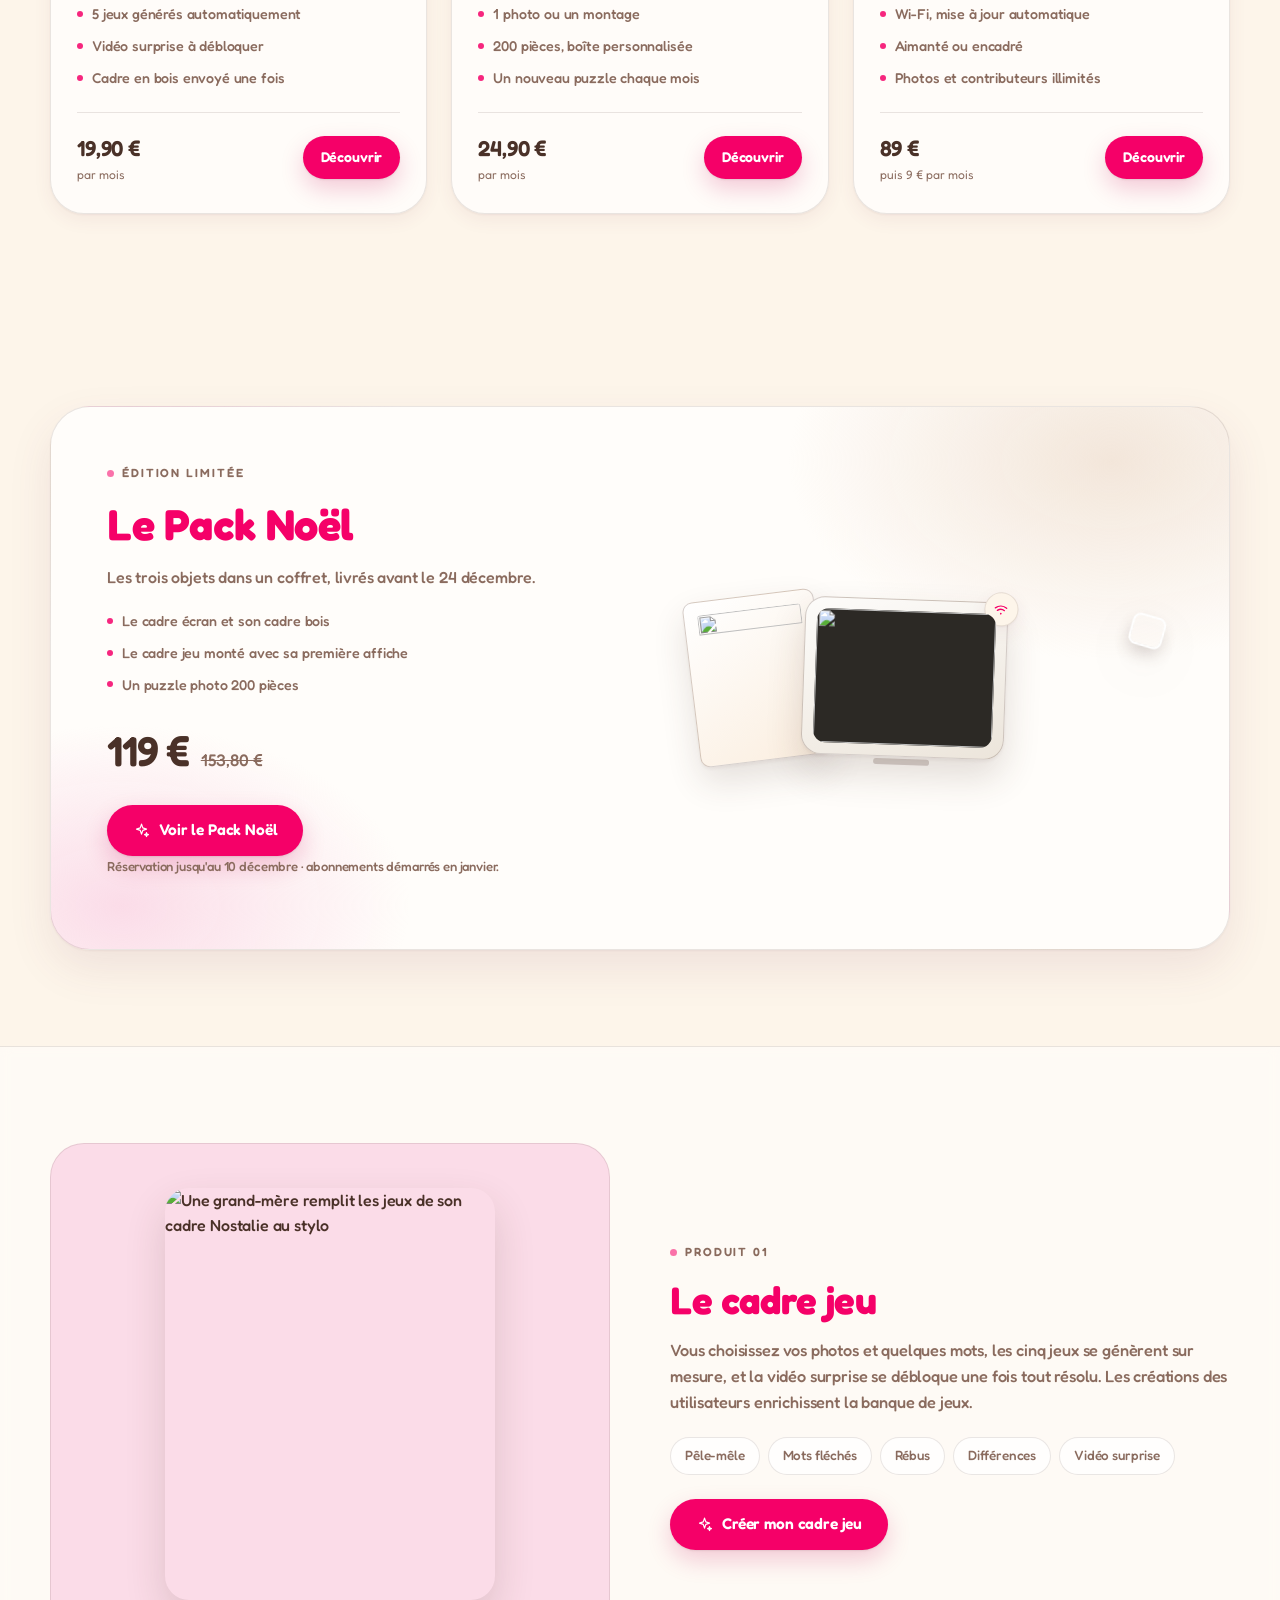
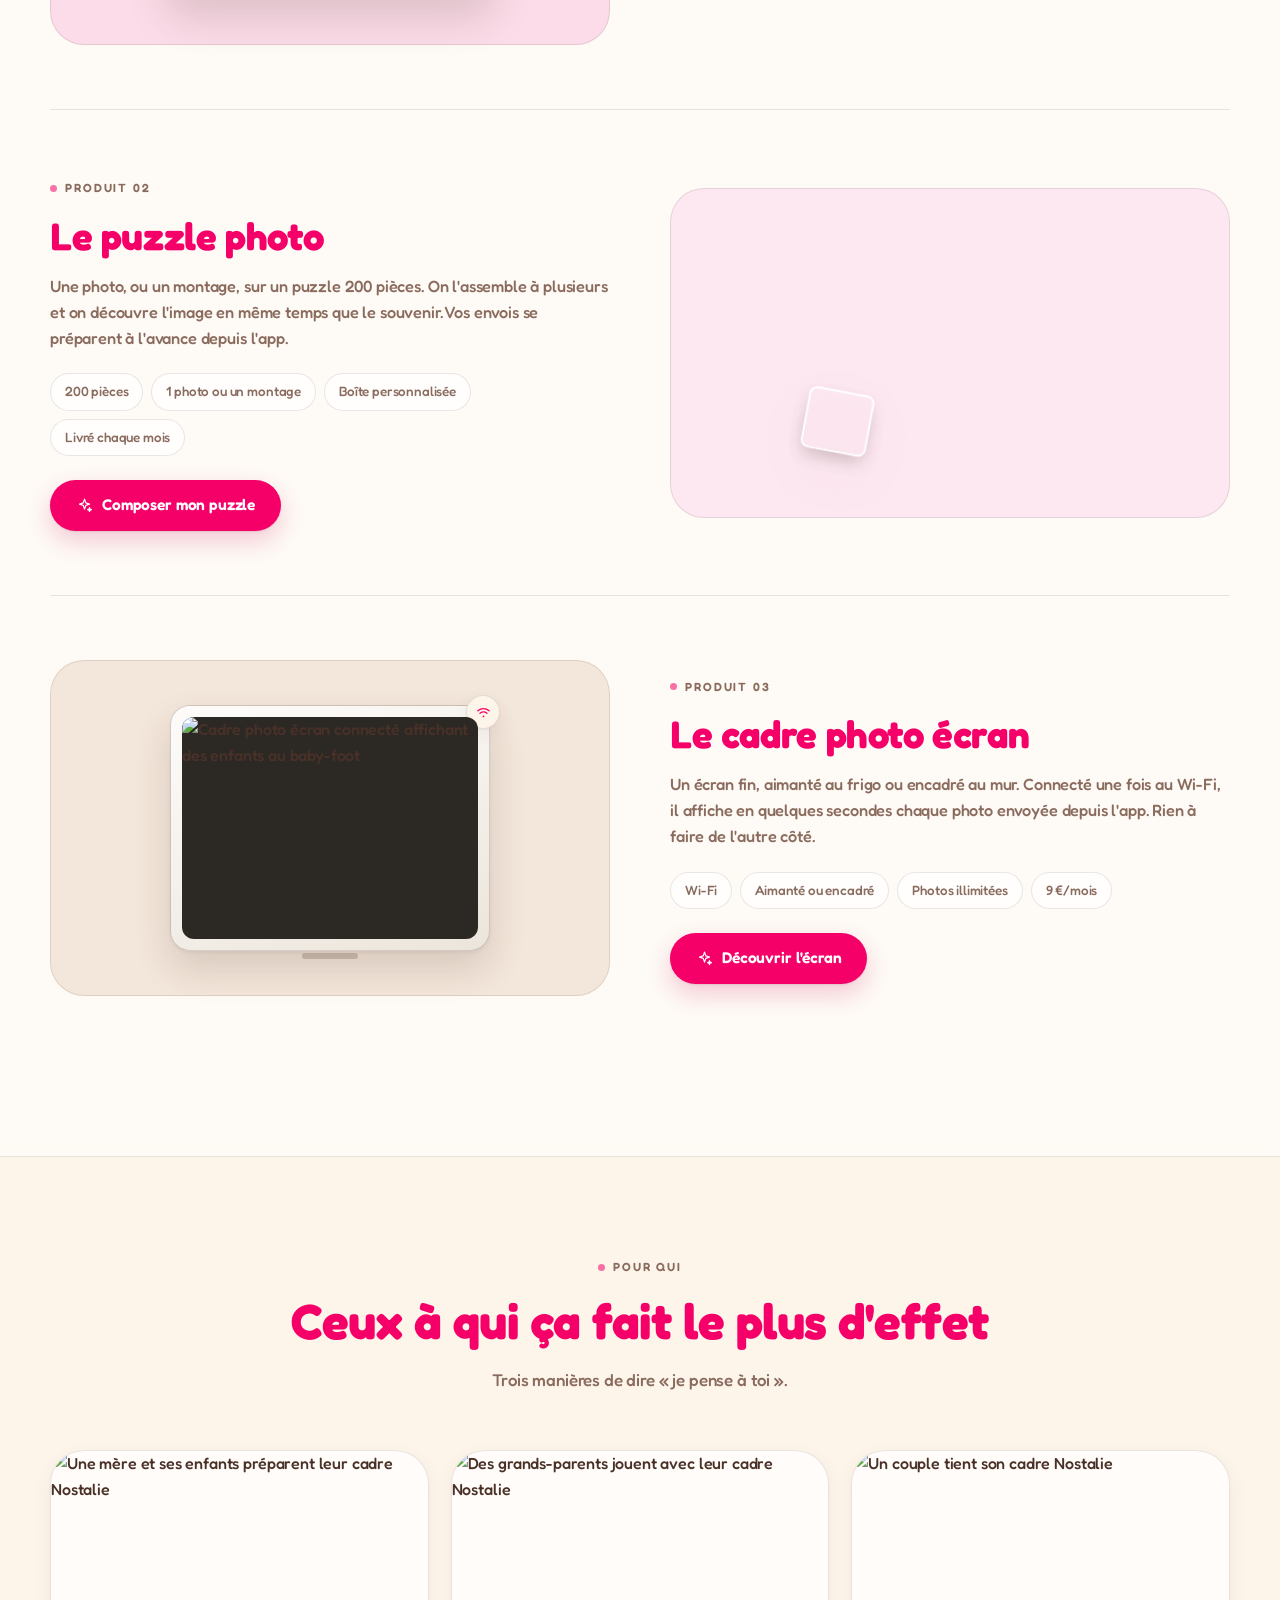
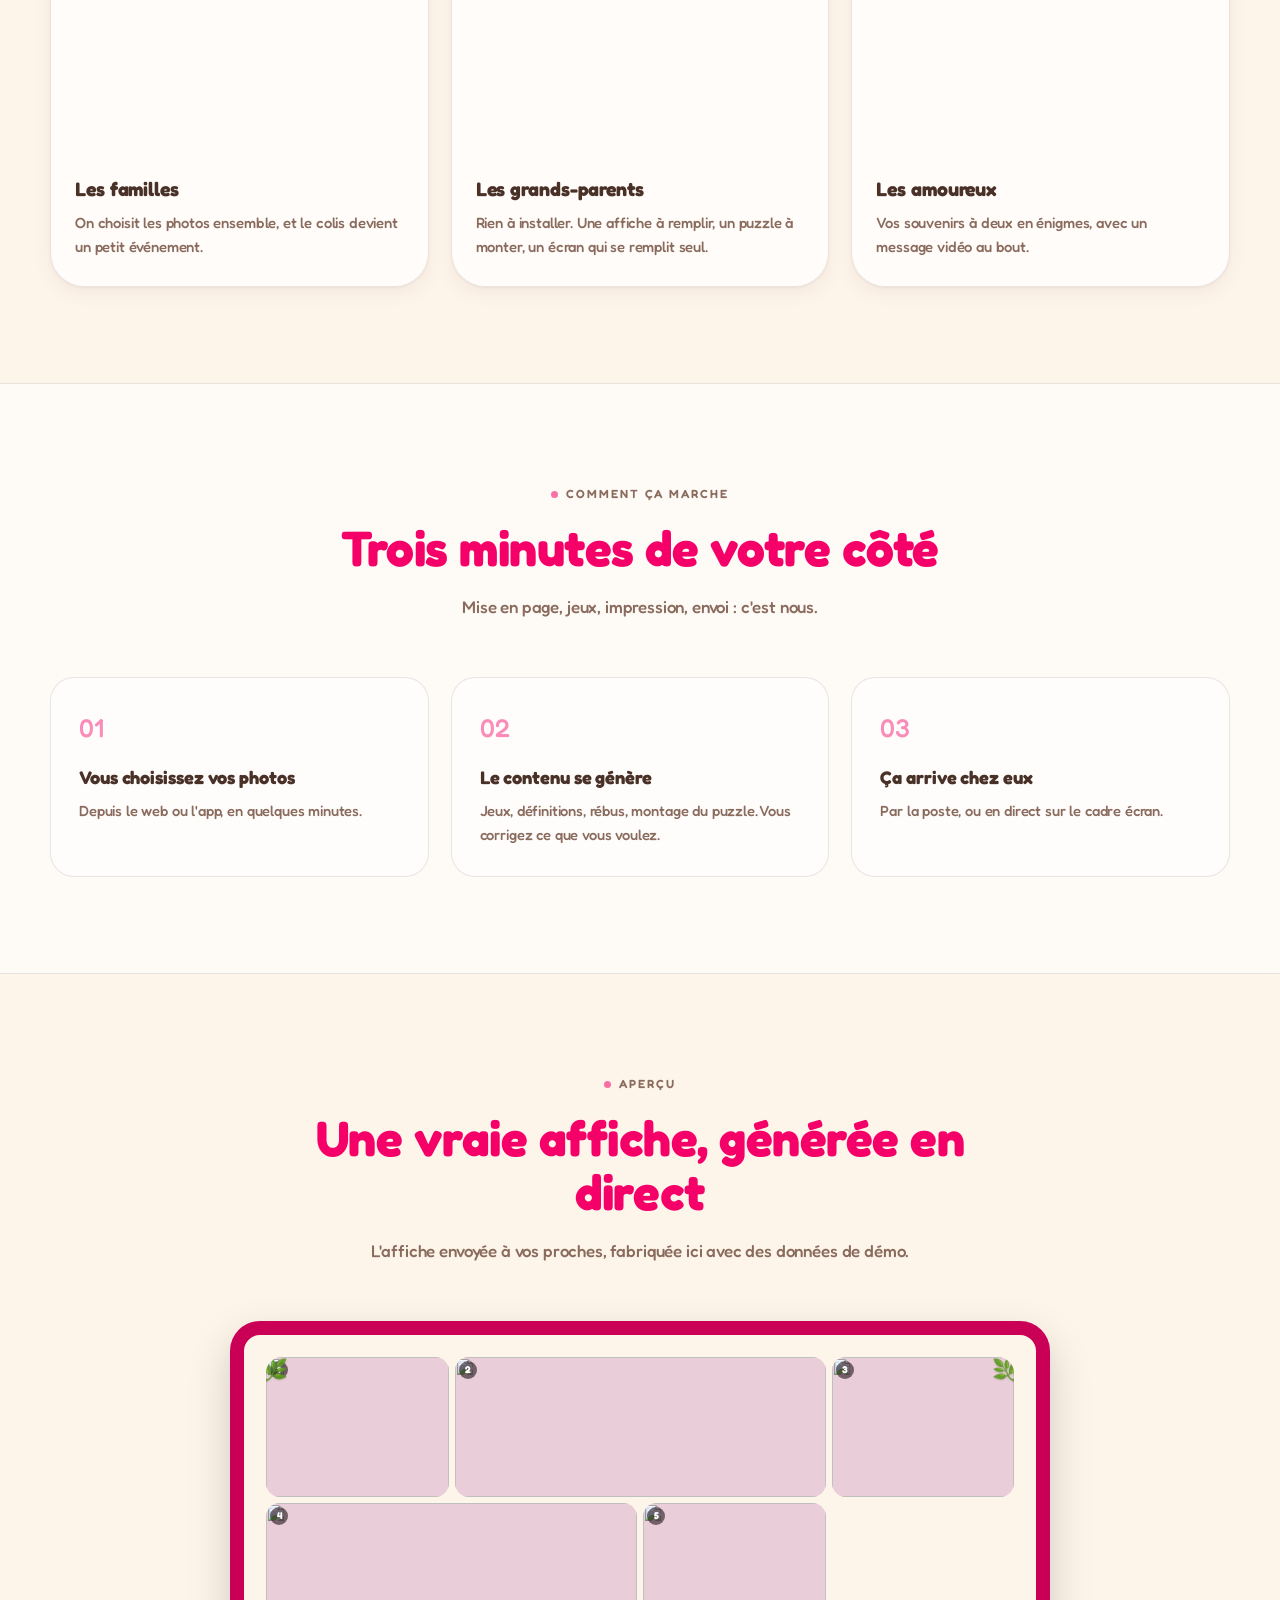
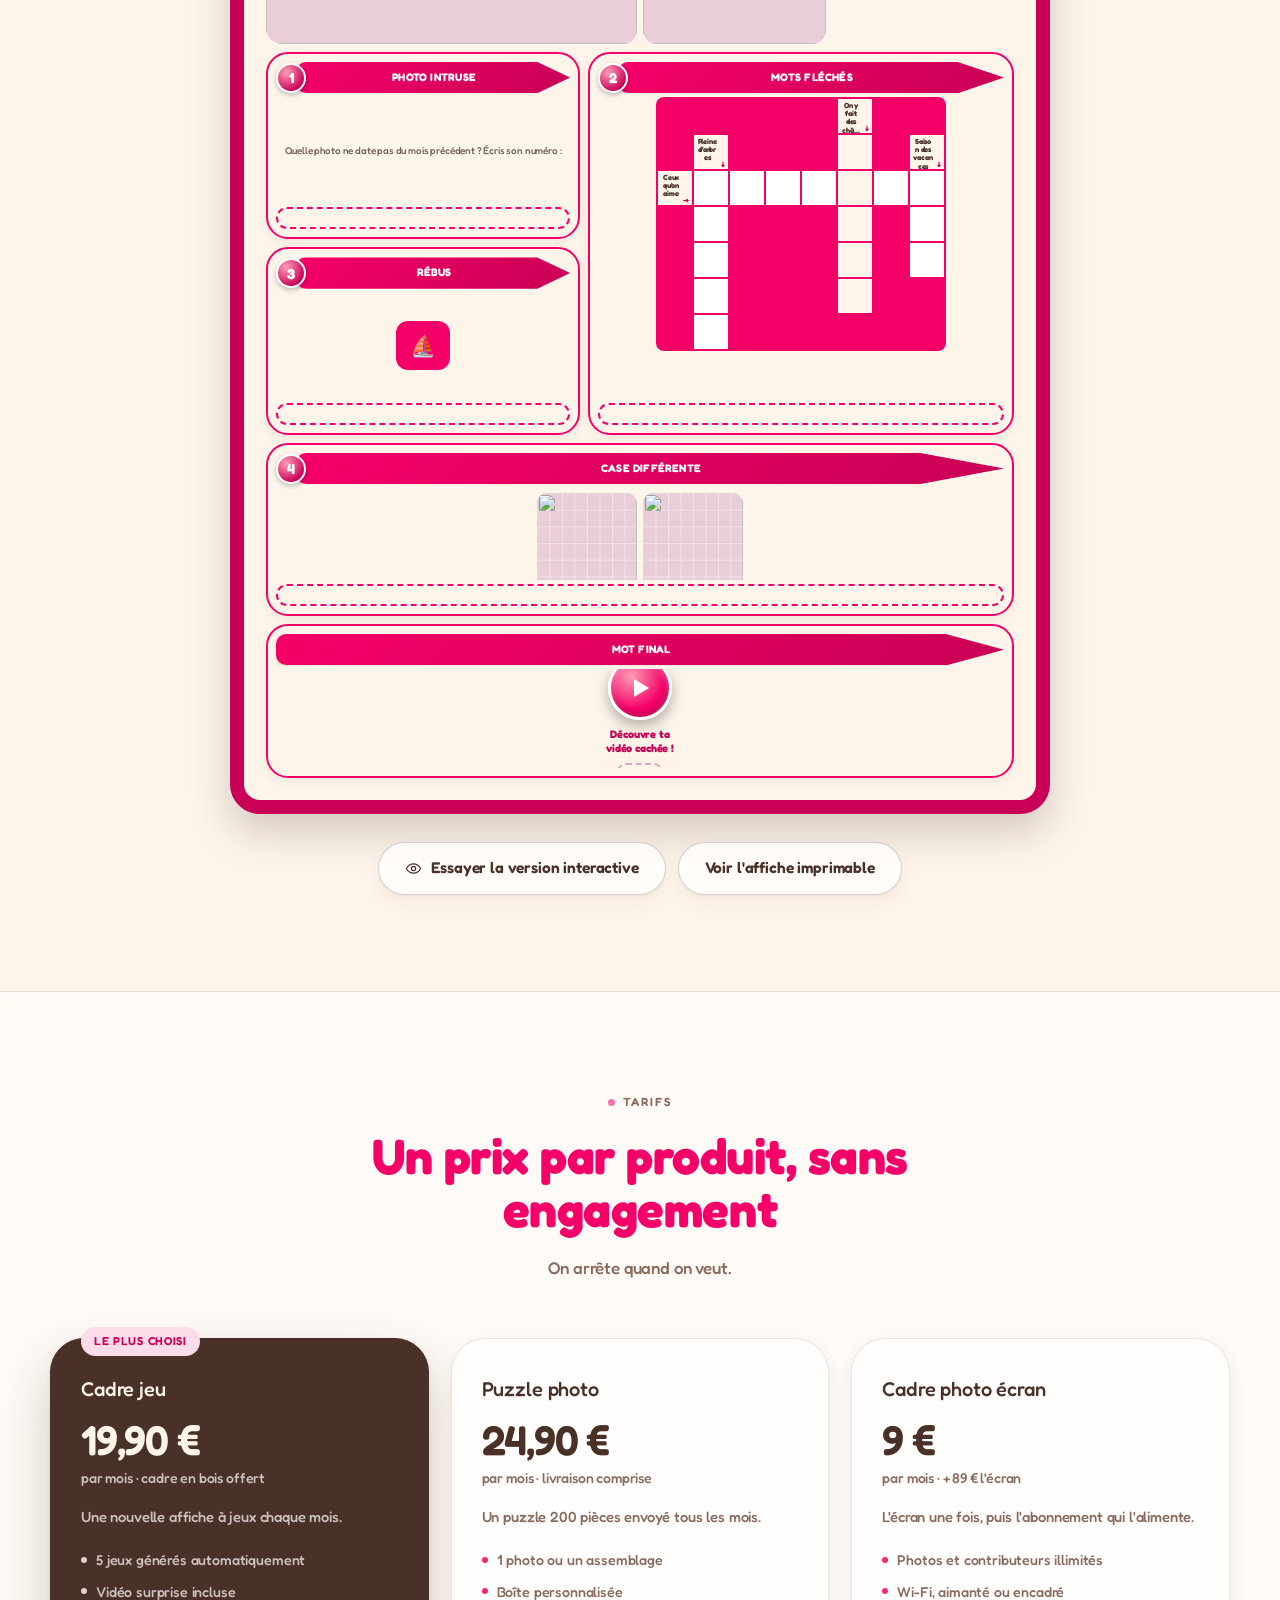
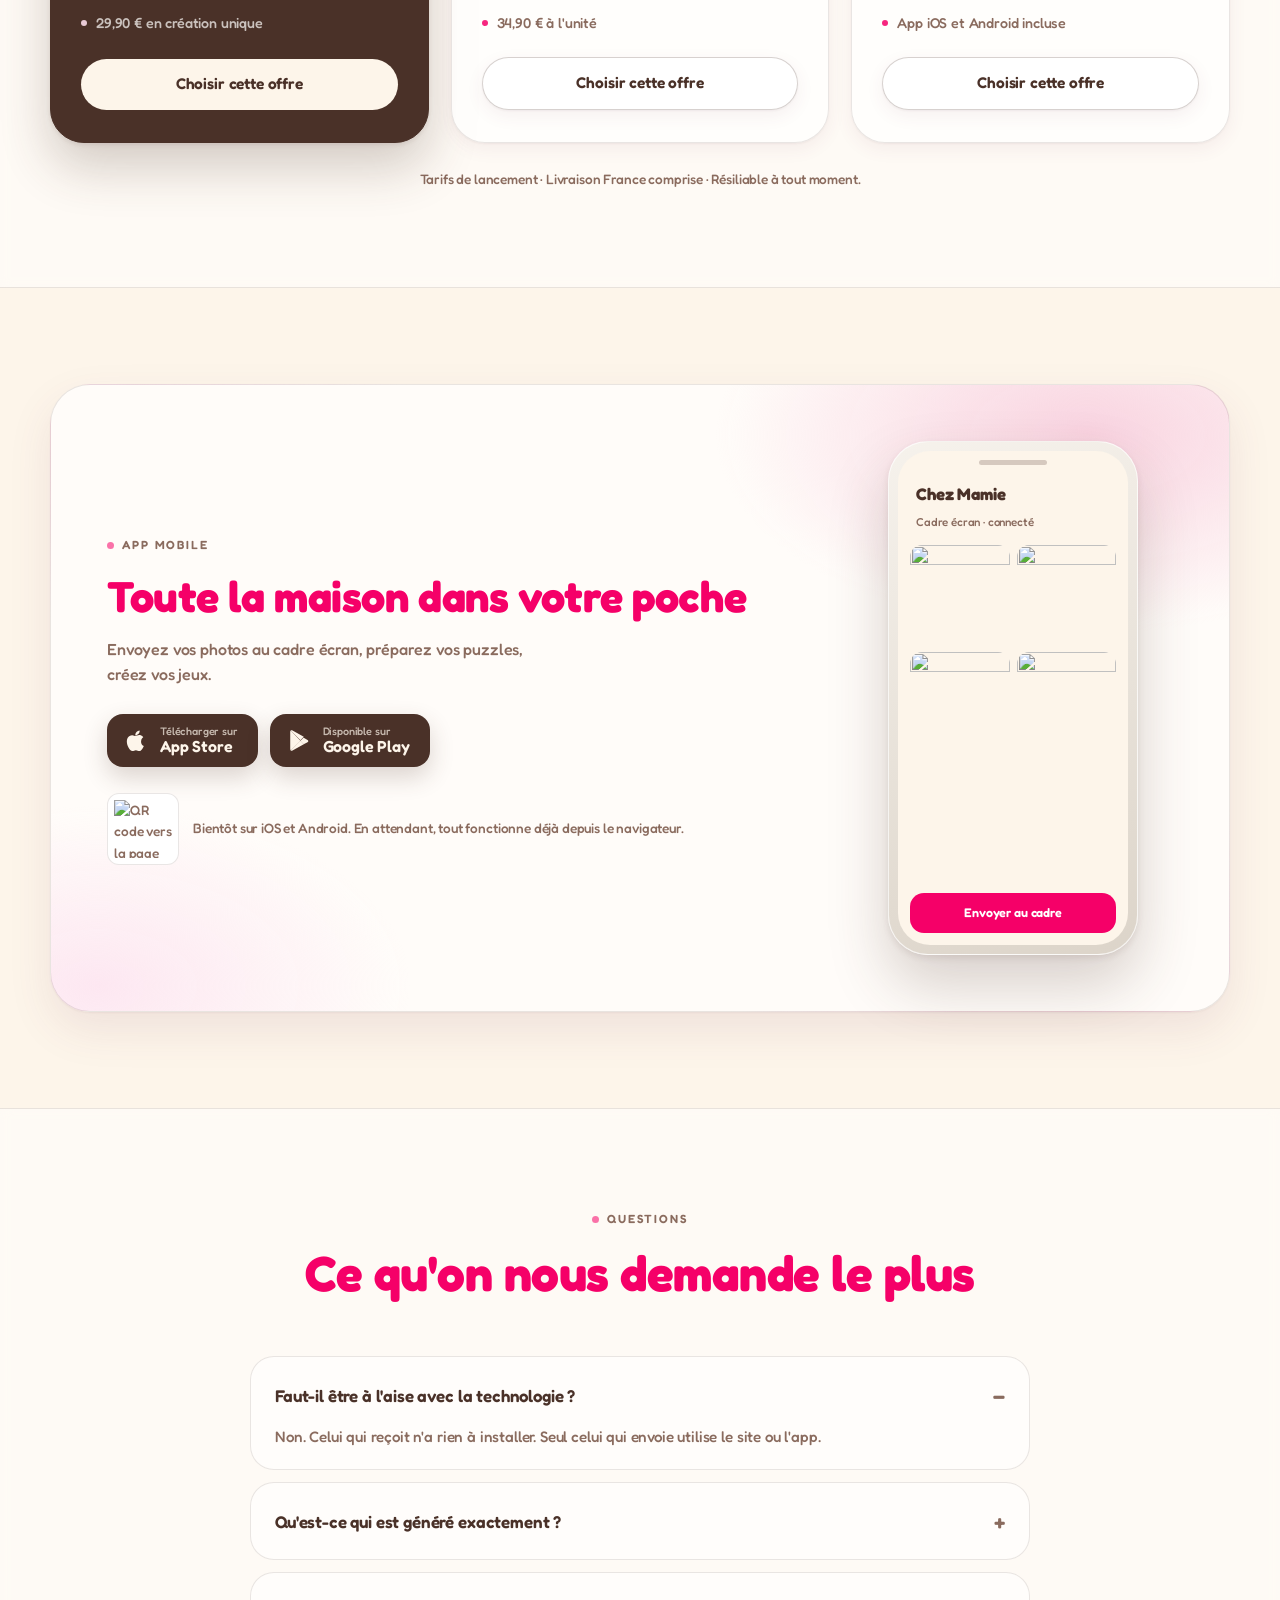
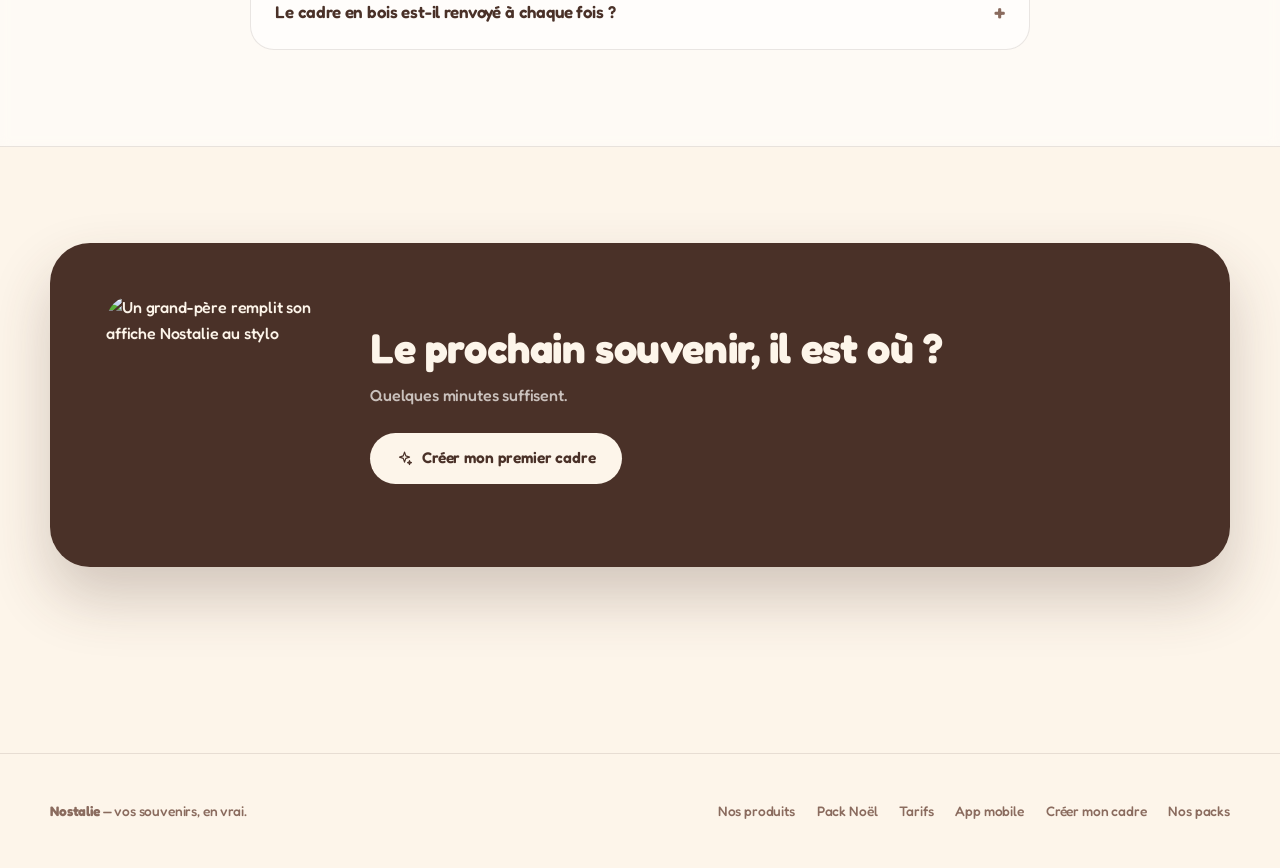
==== commit 2fd0ad2f: "Répare le bouton d'import et la grille des trois produits Le bouton « Voir avec ma photo » ne répond" ====
--- a/index.html
+++ b/index.html
@@ -9,7 +9,7 @@
 <link rel="preconnect" href="https://fonts.gstatic.com" crossorigin>
 <link href="https://fonts.googleapis.com/css2?family=Fredoka:wght@300;400;500;600;700&family=Baloo+2:wght@500;600;700;800&family=Nunito:wght@400;500;600;700;800&display=swap" rel="stylesheet">
 <link rel="icon" type="image/png" href="image/favicon.png">
-<link rel="stylesheet" href="styles.css?v=35">
+<link rel="stylesheet" href="styles.css?v=36">
 </head>
 <body>
 
@@ -104,7 +104,6 @@
         <article class="prodcard">
           <div class="prodcard-media photo" style="--tint: var(--sky)">
             <img class="media-photo" src="image/puzzle-mamie-table.jpg" alt="Une grand-mère assemble le puzzle photo de sa petite-fille">
-          </div>
           </div>
           <div class="prodcard-body">
             <div class="prod-num">Produit 02</div>
--- a/styles.css
+++ b/styles.css
@@ -1624,8 +1624,10 @@
   aspect-ratio: 4 / 5;
   overflow: hidden;
 }
-.shot { position: absolute; inset: 0; opacity: 0; transition: opacity .28s ease; }
-.shot.on { opacity: 1; }
+/* Les vues empilées restent dans le flux : sans pointer-events, celles du
+   dessus interceptent les clics destinés à la vue affichée. */
+.shot { position: absolute; inset: 0; opacity: 0; pointer-events: none; transition: opacity .28s ease; }
+.shot.on { opacity: 1; pointer-events: auto; }
 .shot > img { width: 100%; height: 100%; object-fit: cover; display: block; }
 .shot .shot-mock {
   width: 100%; height: 100%;
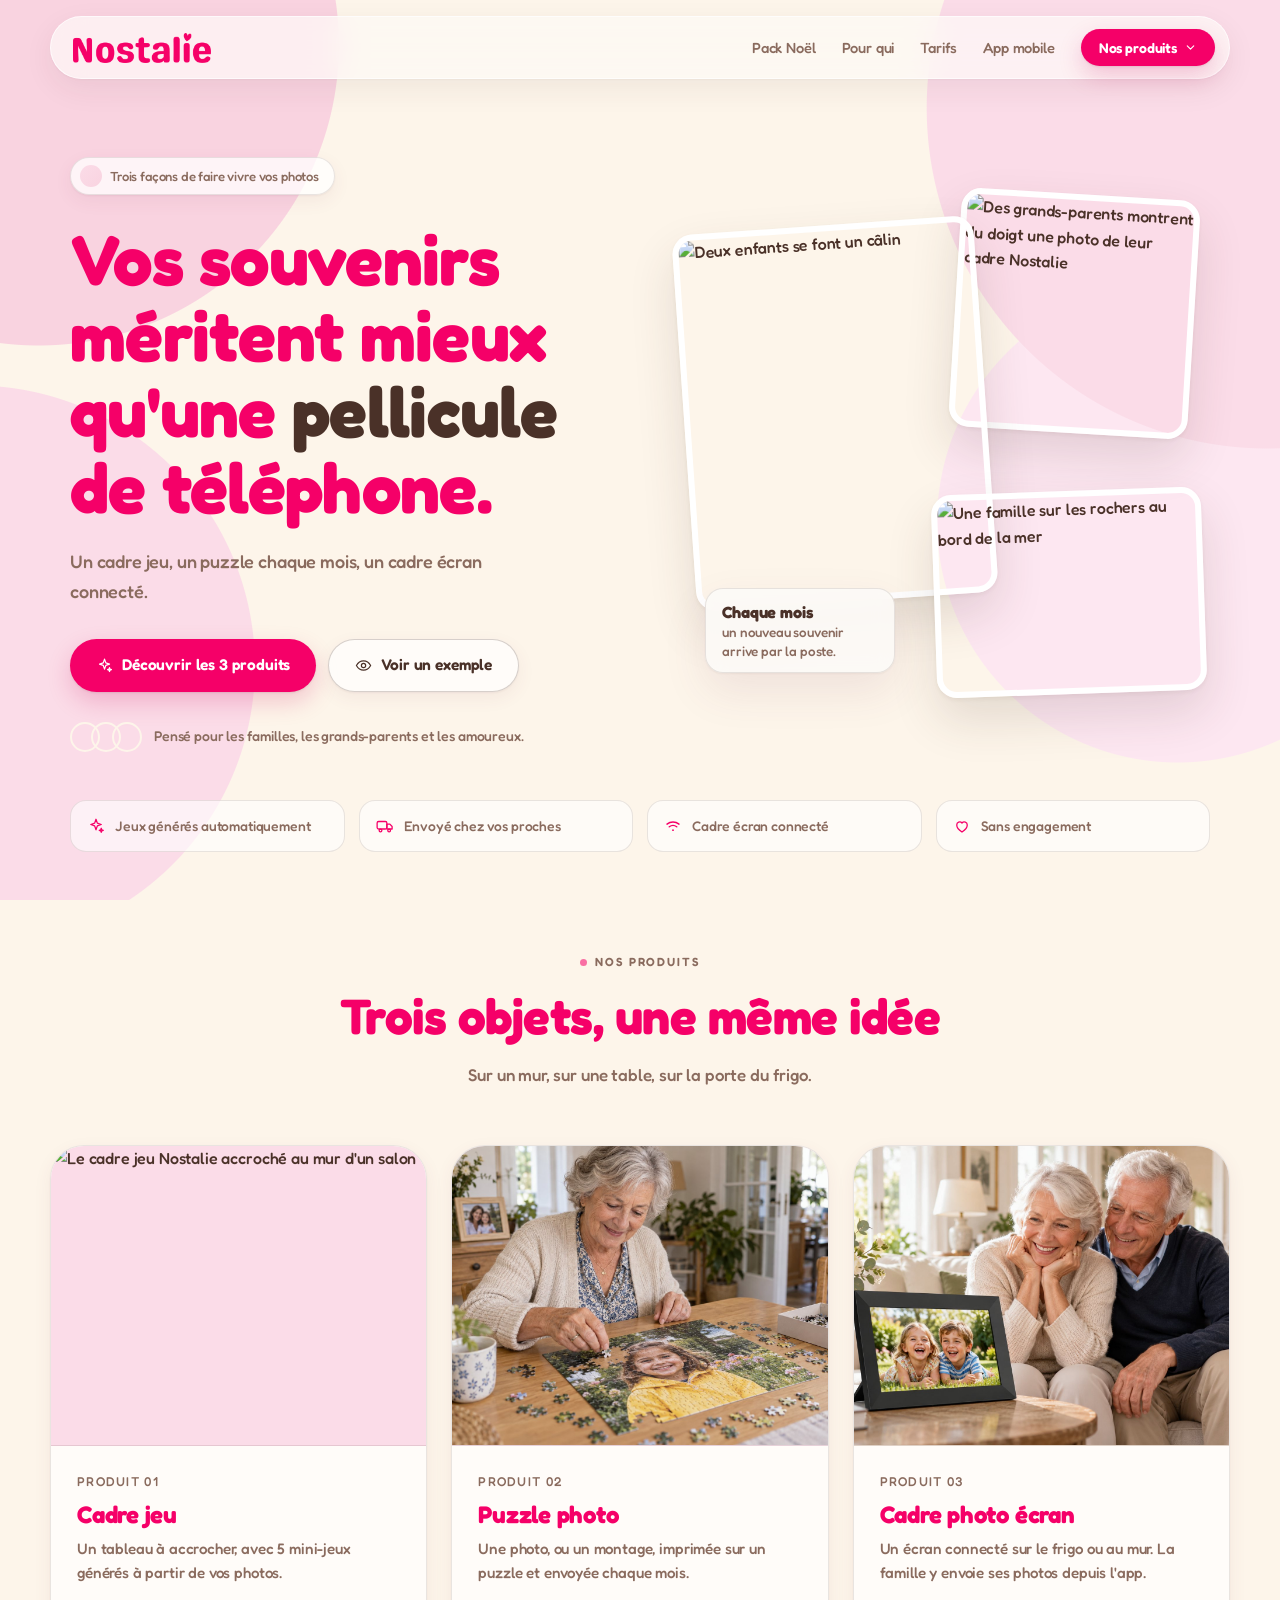
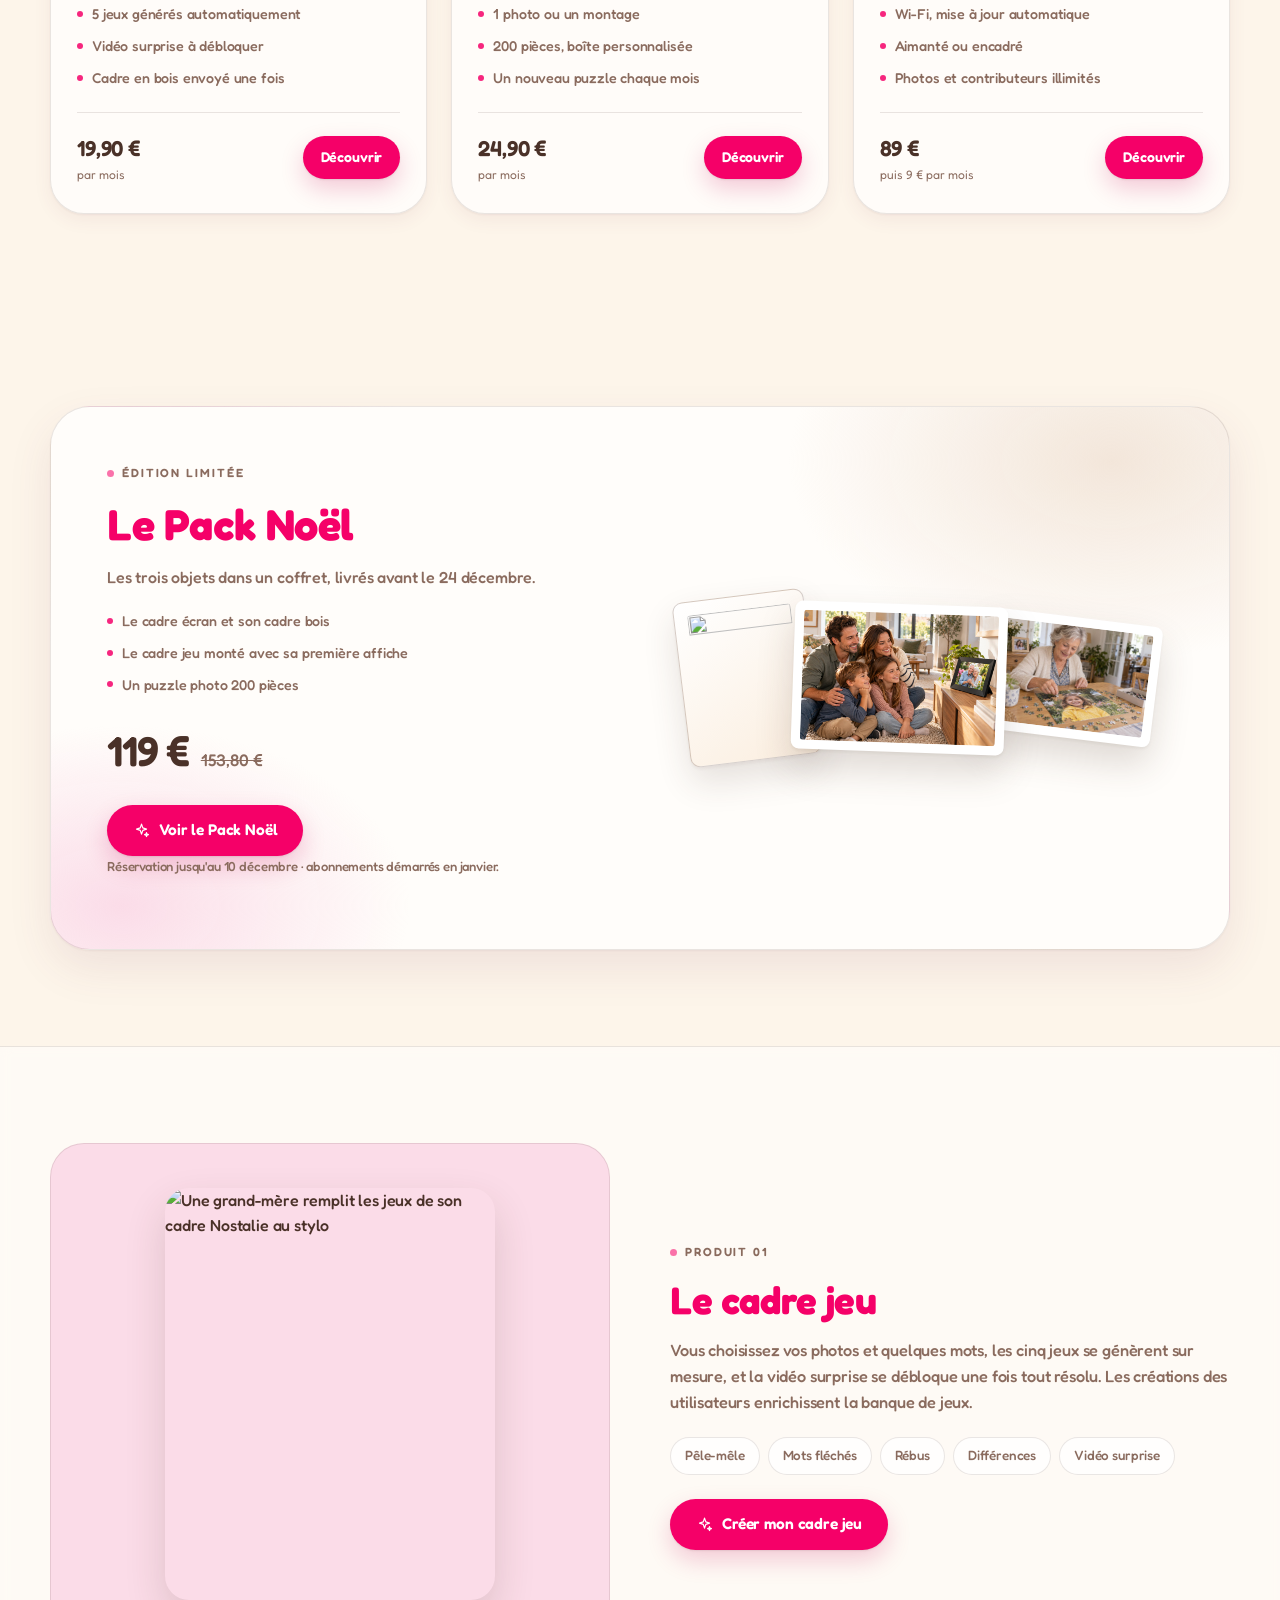
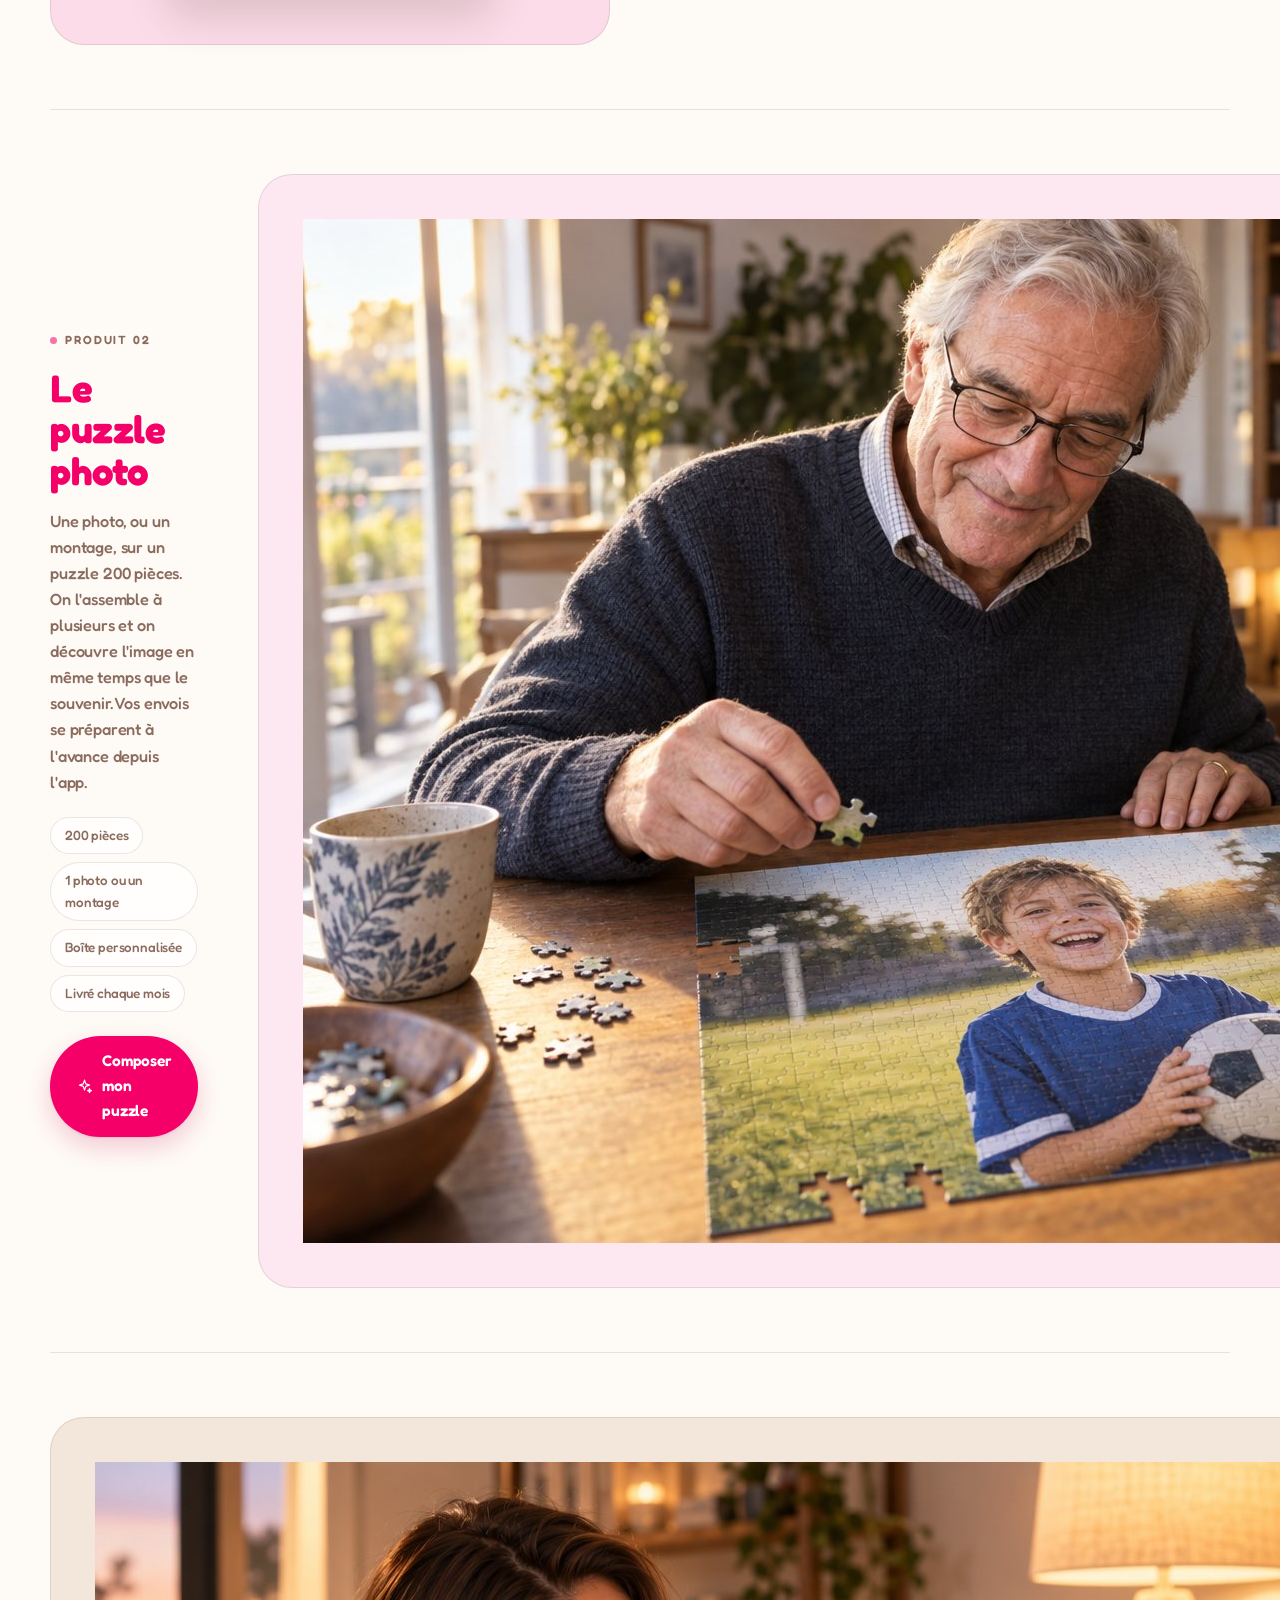
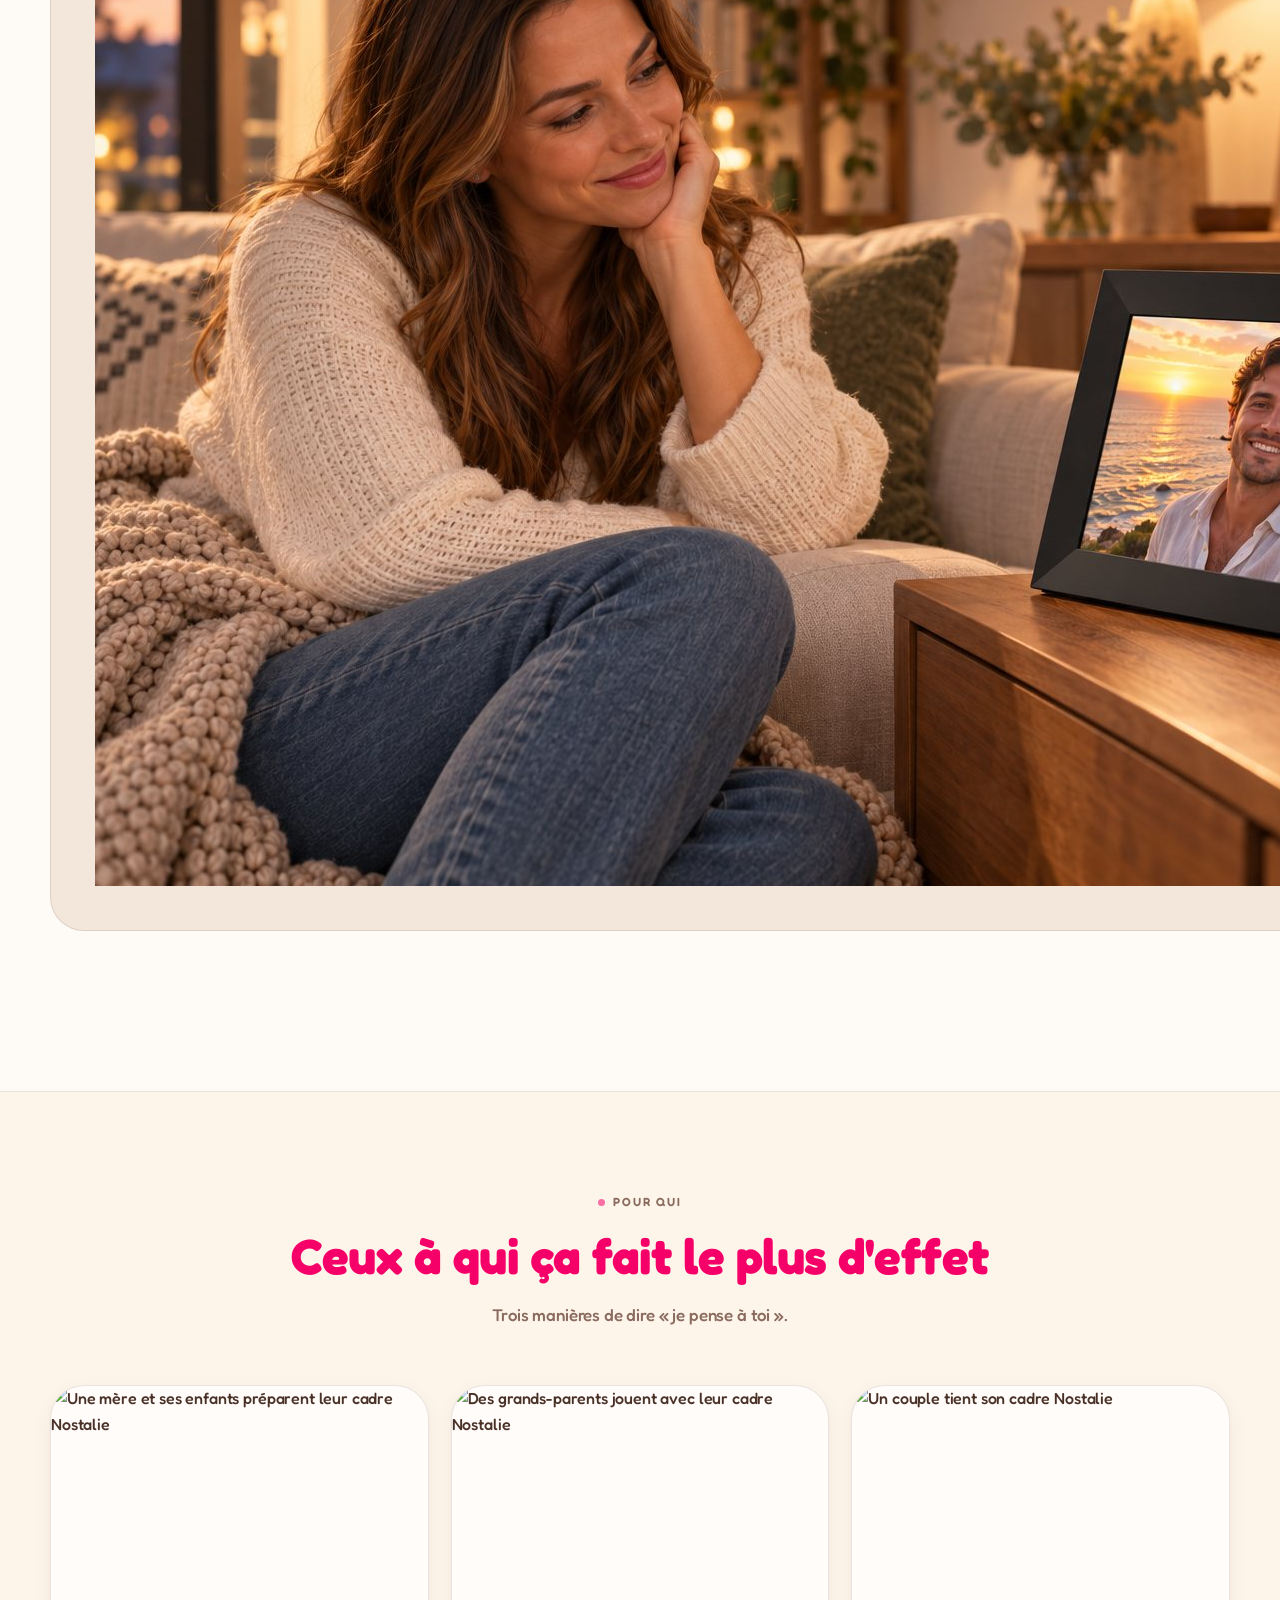
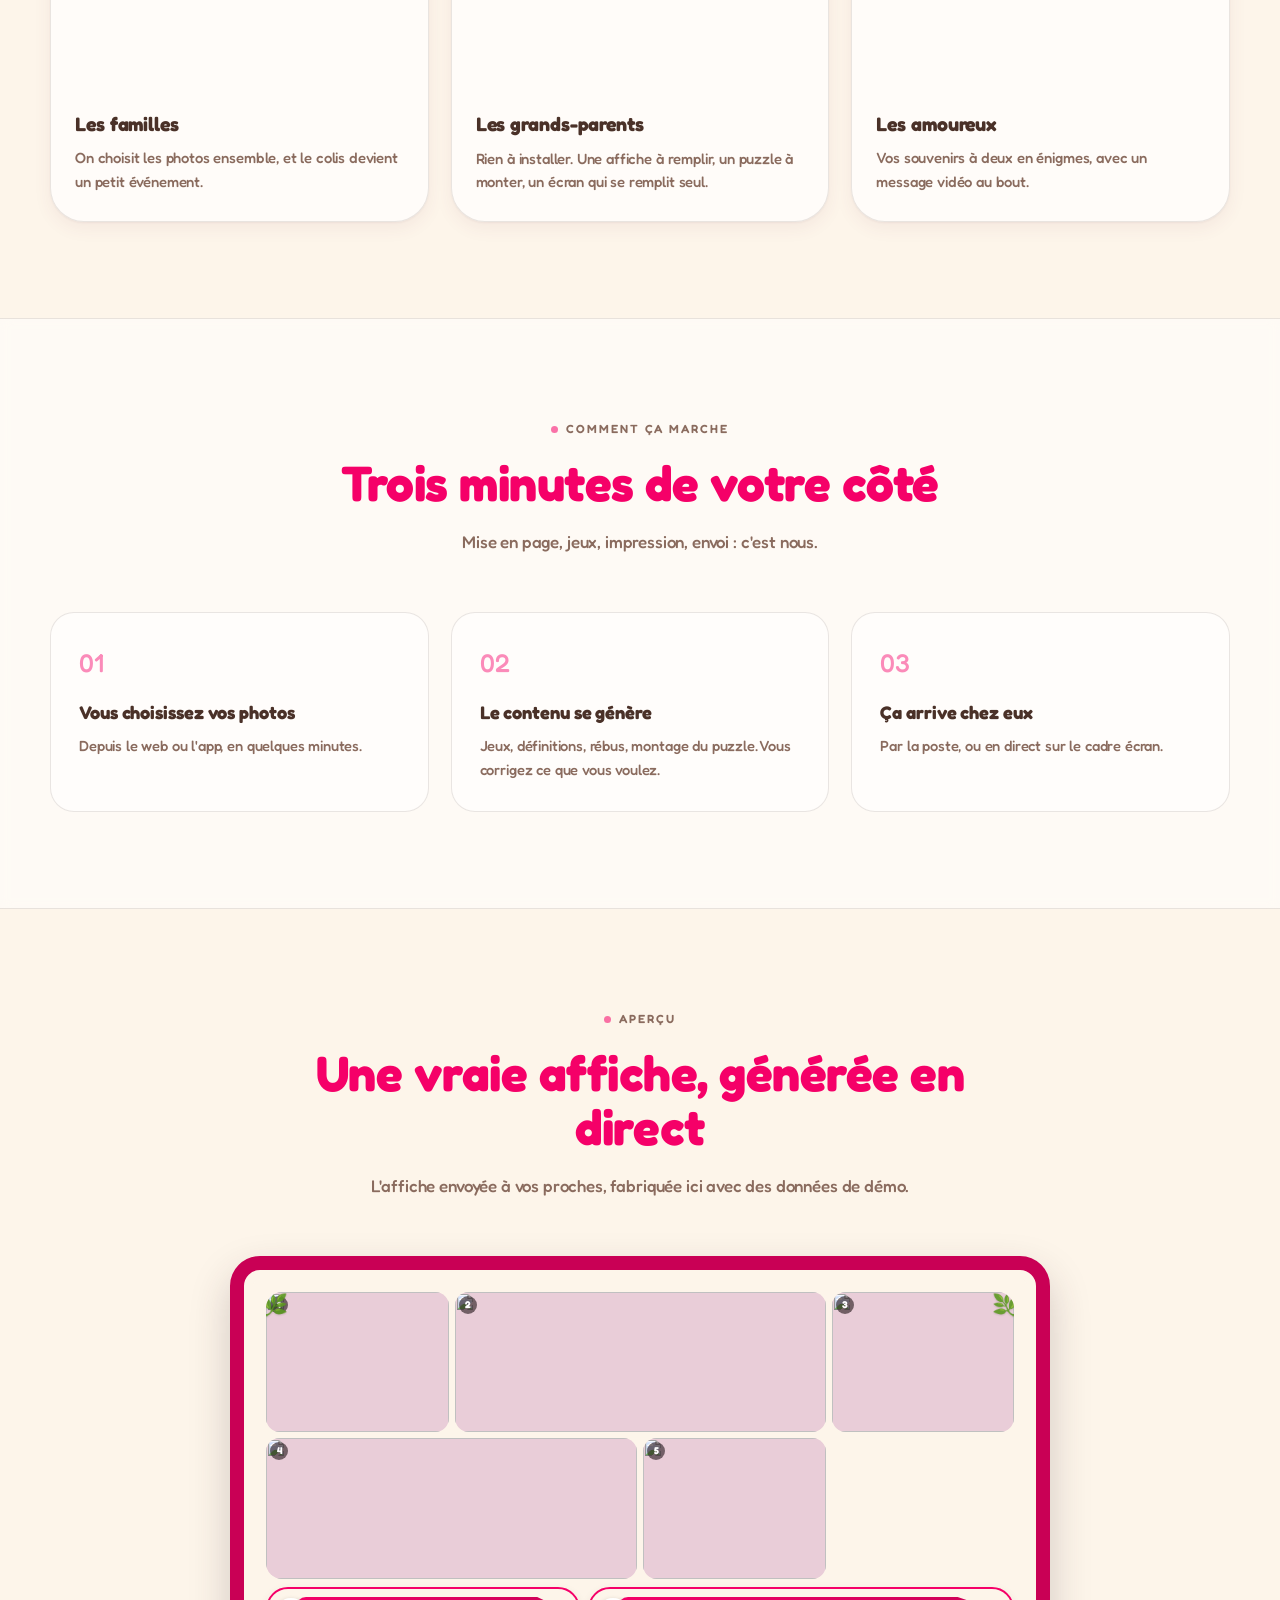
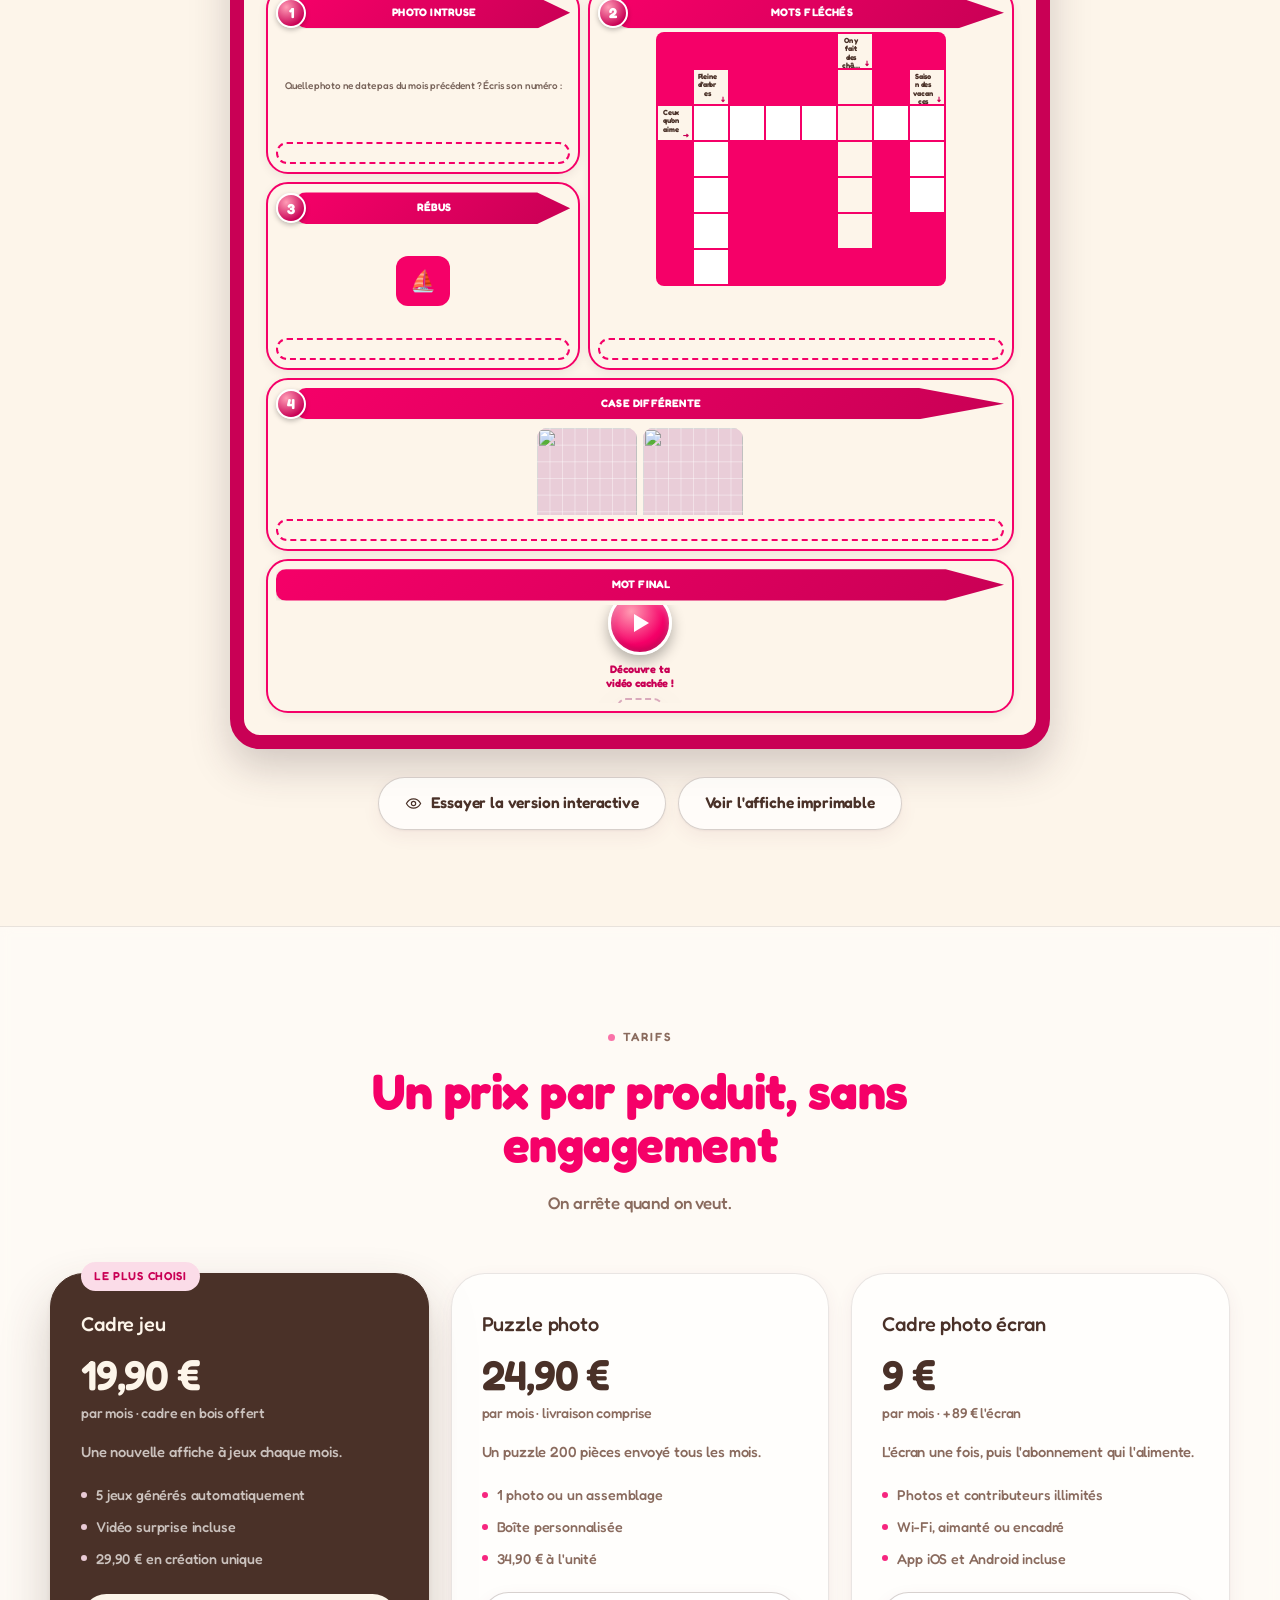
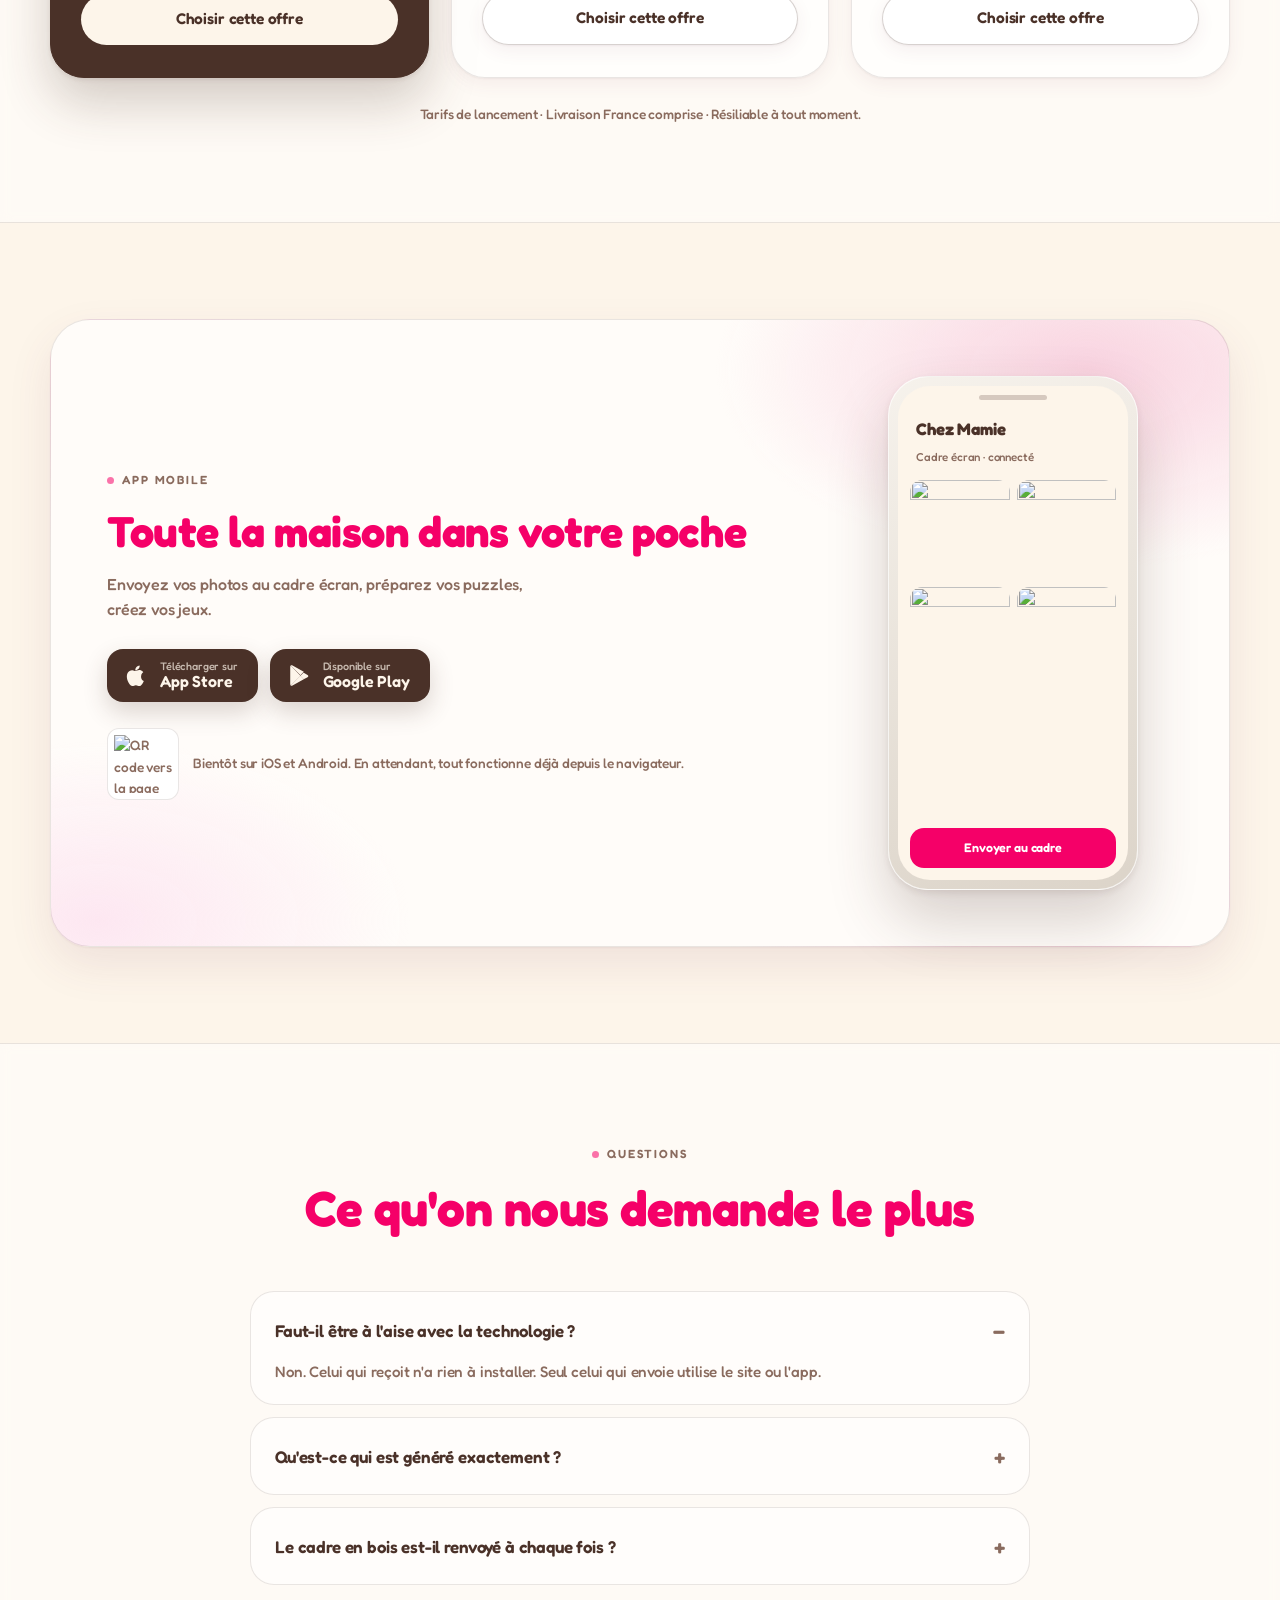
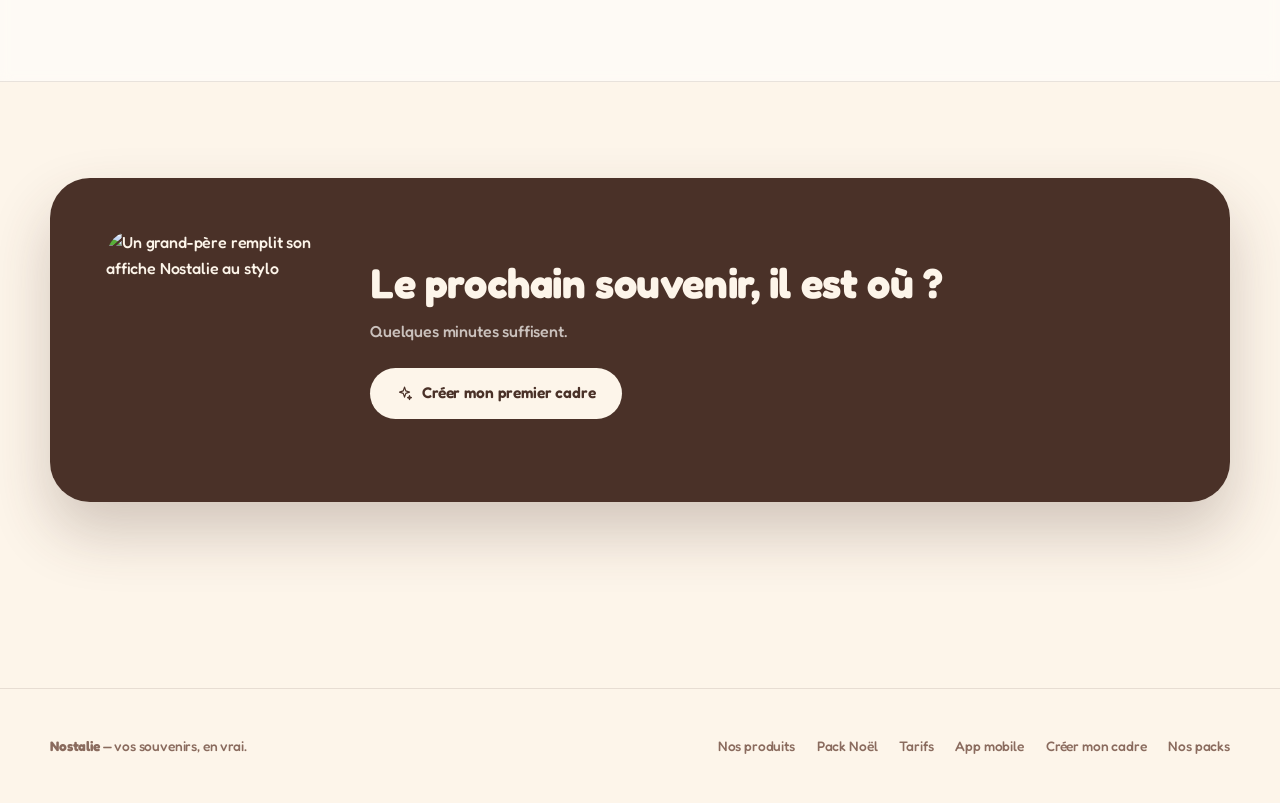
==== commit 0703a150: "Remplace les visuels dessinés du puzzle et de l'écran par des photos Le puzzle en tuiles CSS et le f" ====
--- a/index.html
+++ b/index.html
@@ -9,7 +9,7 @@
 <link rel="preconnect" href="https://fonts.gstatic.com" crossorigin>
 <link href="https://fonts.googleapis.com/css2?family=Fredoka:wght@300;400;500;600;700&family=Baloo+2:wght@500;600;700;800&family=Nunito:wght@400;500;600;700;800&display=swap" rel="stylesheet">
 <link rel="icon" type="image/png" href="image/favicon.png">
-<link rel="stylesheet" href="styles.css?v=36">
+<link rel="stylesheet" href="styles.css?v=37">
 </head>
 <body>
 
@@ -122,12 +122,8 @@
         </article>
 
         <article class="prodcard">
-          <div class="prodcard-media" style="--tint: var(--sage)">
-            <div class="device-mock">
-              <div class="wifi"><svg viewBox="0 0 24 24" fill="none" stroke="currentColor" stroke-width="1.9" stroke-linecap="round" stroke-linejoin="round"><path d="M4 9.5a13 13 0 0 1 16 0"/><path d="M7 13a8.5 8.5 0 0 1 10 0"/><circle cx="12" cy="17.5" r="1.2" fill="currentColor" stroke="none"/></svg></div>
-              <div class="screen"><img src="image/bebe-mer.jpg" alt="Le cadre photo écran Nostalie affichant une photo de famille"></div>
-              <div class="magnet"></div>
-            </div>
+          <div class="prodcard-media photo" style="--tint: var(--sage)">
+            <img class="media-photo" src="image/ecran-grands-parents-salon.jpg" alt="Des grands-parents devant leur cadre photo écran Nostalie posé sur la table basse">
           </div>
           <div class="prodcard-body">
             <div class="prod-num">Produit 03</div>
@@ -167,7 +163,7 @@
           <a class="btn" href="packs.html"><svg class="icon" viewBox="0 0 24 24" fill="none" stroke="currentColor" stroke-width="1.7" stroke-linecap="round" stroke-linejoin="round"><path d="M12 3l1.8 5.2L19 10l-5.2 1.8L12 17l-1.8-5.2L5 10l5.2-1.8L12 3z"/><path d="M19 15l.7 2 2 .7-2 .7-.7 2-.7-2-2-.7 2-.7.7-2z"/></svg> Voir le Pack Noël</a>
           <p class="xmas-note">Réservation jusqu'au 10 décembre · abonnements démarrés en janvier.</p>
         </div>
-        <div class="xmas-stack"><div class="frame-mock"><img src="image/poster-mur-salon.jpg" alt=""></div><div class="device-mock"><div class="wifi"><svg viewBox="0 0 24 24" fill="none" stroke="currentColor" stroke-width="1.9" stroke-linecap="round" stroke-linejoin="round"><path d="M4 9.5a13 13 0 0 1 16 0"/><path d="M7 13a8.5 8.5 0 0 1 10 0"/><circle cx="12" cy="17.5" r="1.2" fill="currentColor" stroke="none"/></svg></div><div class="screen"><img src="image/bebe-mer.jpg" alt=""></div><div class="magnet"></div></div><div class="puzzle-mock" style="--puz:url('image/famille-plage-rochers.jpg')"><i style="background-position:0.00% 0.00%"></i><i style="background-position:25.00% 0.00%"></i><i style="background-position:50.00% 0.00%"></i><i style="background-position:75.00% 0.00%"></i><i class="loose" style="background-position:100.00% 0.00%"></i><i style="background-position:0.00% 33.33%"></i><i style="background-position:25.00% 33.33%"></i><i style="background-position:50.00% 33.33%"></i><i style="background-position:75.00% 33.33%"></i><i style="background-position:100.00% 33.33%"></i><i style="background-position:0.00% 66.67%"></i><i style="background-position:25.00% 66.67%"></i><i style="background-position:50.00% 66.67%"></i><i style="background-position:75.00% 66.67%"></i><i style="background-position:100.00% 66.67%"></i><i style="background-position:0.00% 100.00%"></i><i style="background-position:25.00% 100.00%"></i><i style="background-position:50.00% 100.00%"></i><i style="background-position:75.00% 100.00%"></i><i style="background-position:100.00% 100.00%"></i></div></div>
+        <div class="xmas-stack"><div class="frame-mock"><img src="image/poster-mur-salon.jpg" alt=""></div><div class="xmas-photo ecran"><img src="image/ecran-famille-buffet.jpg" alt=""></div><div class="xmas-photo puzzle"><img src="image/puzzle-mamie-table.jpg" alt=""></div></div>
       </div>
     </div>
   </section>
@@ -197,28 +193,7 @@
 
       <div class="detail reverse">
         <div class="detail-media" style="--tint: var(--sky)">
-          <div class="puzzle-mock" style="--puz:url('image/enfants-plage-lunettes.jpg'); max-width:320px">
-            <i style="background-position:0.00% 0.00%"></i>
-            <i style="background-position:25.00% 0.00%"></i>
-            <i style="background-position:50.00% 0.00%"></i>
-            <i style="background-position:75.00% 0.00%"></i>
-            <i style="background-position:100.00% 0.00%"></i>
-            <i style="background-position:0.00% 33.33%"></i>
-            <i style="background-position:25.00% 33.33%"></i>
-            <i style="background-position:50.00% 33.33%"></i>
-            <i style="background-position:75.00% 33.33%"></i>
-            <i style="background-position:100.00% 33.33%"></i>
-            <i style="background-position:0.00% 66.67%"></i>
-            <i style="background-position:25.00% 66.67%"></i>
-            <i style="background-position:50.00% 66.67%"></i>
-            <i style="background-position:75.00% 66.67%"></i>
-            <i style="background-position:100.00% 66.67%"></i>
-            <i class="loose" style="background-position:0.00% 100.00%"></i>
-            <i style="background-position:25.00% 100.00%"></i>
-            <i style="background-position:50.00% 100.00%"></i>
-            <i style="background-position:75.00% 100.00%"></i>
-            <i style="background-position:100.00% 100.00%"></i>
-          </div>
+          <img class="detail-photo" src="image/puzzle-papy-foot.jpg" alt="Un grand-père assemble le puzzle photo de son petit-fils">
         </div>
         <div class="detail-copy">
           <span class="kicker">Produit 02</span>
@@ -236,11 +211,7 @@
 
       <div class="detail">
         <div class="detail-media" style="--tint: var(--sage)">
-          <div class="device-mock" style="max-width:320px">
-            <div class="wifi"><svg viewBox="0 0 24 24" fill="none" stroke="currentColor" stroke-width="1.9" stroke-linecap="round" stroke-linejoin="round"><path d="M4 9.5a13 13 0 0 1 16 0"/><path d="M7 13a8.5 8.5 0 0 1 10 0"/><circle cx="12" cy="17.5" r="1.2" fill="currentColor" stroke="none"/></svg></div>
-            <div class="screen"><img src="image/enfants-babyfoot.jpg" alt="Cadre photo écran connecté affichant des enfants au baby-foot"></div>
-            <div class="magnet"></div>
-          </div>
+          <img class="detail-photo" src="image/ecran-amoureux-soir.jpg" alt="Le cadre photo écran affiche la photo d'un proche dans un salon le soir">
         </div>
         <div class="detail-copy">
           <span class="kicker">Produit 03</span>
--- a/styles.css
+++ b/styles.css
@@ -782,14 +782,12 @@
   max-width: none;
   border-radius: 0;
 }
-.navdrop-vis > .puzzle-mock,
-.navdrop-vis > .device-mock { width: 100%; max-width: 116px; }
 .navdrop-vis > .frame-mock { width: auto; height: 100%; max-width: none; aspect-ratio: 3 / 4; }
 .navdrop-vis > .frame-mock img { width: 100%; height: 100%; aspect-ratio: auto; }
 .navdrop-vis > .xmas-stack { width: 100%; min-height: 0; }
 .navdrop-vis .xmas-stack .frame-mock { width: 32%; }
-.navdrop-vis .xmas-stack .device-mock { width: 48%; margin: 0 -5%; }
-.navdrop-vis .xmas-stack .puzzle-mock { width: 38%; max-width: none; }
+.navdrop-vis .xmas-stack .xmas-photo { width: 44%; max-width: none; padding: 5px; }
+.navdrop-vis .xmas-stack .xmas-photo.ecran { margin: 0 -5%; }
 .navdrop-panel a b {
   display: block;
   font-family: var(--font-display);
@@ -1049,64 +1047,20 @@
 }
 .frame-mock img { width: 100%; aspect-ratio: 3/4; object-fit: cover; border-radius: 3px; display: block; }
 
-.puzzle-mock {
+/* Photo inclinée, pour la pile du coffret de Noël. */
+.xmas-photo {
   width: 100%; max-width: 260px;
-  aspect-ratio: 4 / 3;
-  display: grid;
-  grid-template-columns: repeat(5, 1fr);
-  grid-template-rows: repeat(4, 1fr);
-  gap: 3px;
-  transform: rotate(1.5deg);
-  filter: drop-shadow(0 14px 26px rgba(74, 49, 40,.16));
-}
-.puzzle-mock i {
-  background-image: var(--puz);
-  background-size: 500% 400%;
-  border-radius: 5px;
+  padding: 9px;
+  background: #fff;
+  border-radius: 8px;
+  box-shadow: 0 2px 3px rgba(74, 49, 40, .06), 0 18px 36px rgba(74, 49, 40, .18);
+}
+.xmas-photo img {
   display: block;
-}
-.puzzle-mock i.loose {
-  transform: translate(30%, -34%) rotate(9deg);
-  box-shadow: 0 8px 18px rgba(74, 49, 40,.24);
-  border-radius: 6px;
-  outline: 2px solid #fff;
-  z-index: 2;
-}
-
-.device-mock {
-  width: 100%; max-width: 260px;
-  padding: 11px;
-  background: linear-gradient(160deg, #fdfcfa, #ece5db);
-  border: 1px solid var(--line-strong);
-  border-radius: 20px;
-  box-shadow: 0 2px 3px rgba(74, 49, 40,.05), 0 18px 36px rgba(74, 49, 40,.16);
-  position: relative;
-}
-.device-mock .screen {
-  aspect-ratio: 4 / 3;
-  border-radius: 12px;
-  overflow: hidden;
-  background: #2c2925;
-  position: relative;
-}
-.device-mock .screen img { width: 100%; height: 100%; object-fit: cover; display: block; }
-.device-mock .wifi {
-  position: absolute;
-  top: -11px; right: -11px;
-  width: 34px; height: 34px;
-  border-radius: 50%;
-  background: var(--paper);
-  border: 1px solid var(--line);
-  box-shadow: var(--shadow-sm);
-  display: grid; place-items: center;
-  color: var(--primary);
-}
-.device-mock .wifi svg { width: 17px; height: 17px; }
-.device-mock .magnet {
-  position: absolute;
-  left: 50%; bottom: -9px; transform: translateX(-50%);
-  width: 56px; height: 6px; border-radius: 99px;
-  background: var(--line-strong);
+  width: 100%;
+  aspect-ratio: 3 / 2;
+  object-fit: cover;
+  border-radius: 3px;
 }
 
 /* --- Détail produit (lignes alternées) --- */
@@ -1391,8 +1345,8 @@
 }
 .xmas-stack > * { flex: none; max-width: none; }
 .xmas-stack .frame-mock { width: 26%; transform: rotate(-7deg); z-index: 1; }
-.xmas-stack .device-mock { width: 40%; margin: 0 -4%; transform: rotate(2deg); z-index: 3; }
-.xmas-stack .puzzle-mock { width: 32%; transform: rotate(7deg); z-index: 2; }
+.xmas-stack .xmas-photo.ecran { width: 42%; margin: 0 -4%; transform: rotate(2deg); z-index: 3; }
+.xmas-stack .xmas-photo.puzzle { width: 34%; transform: rotate(7deg); z-index: 2; }
 
 /* --- Page produit --- */
 .crumb {
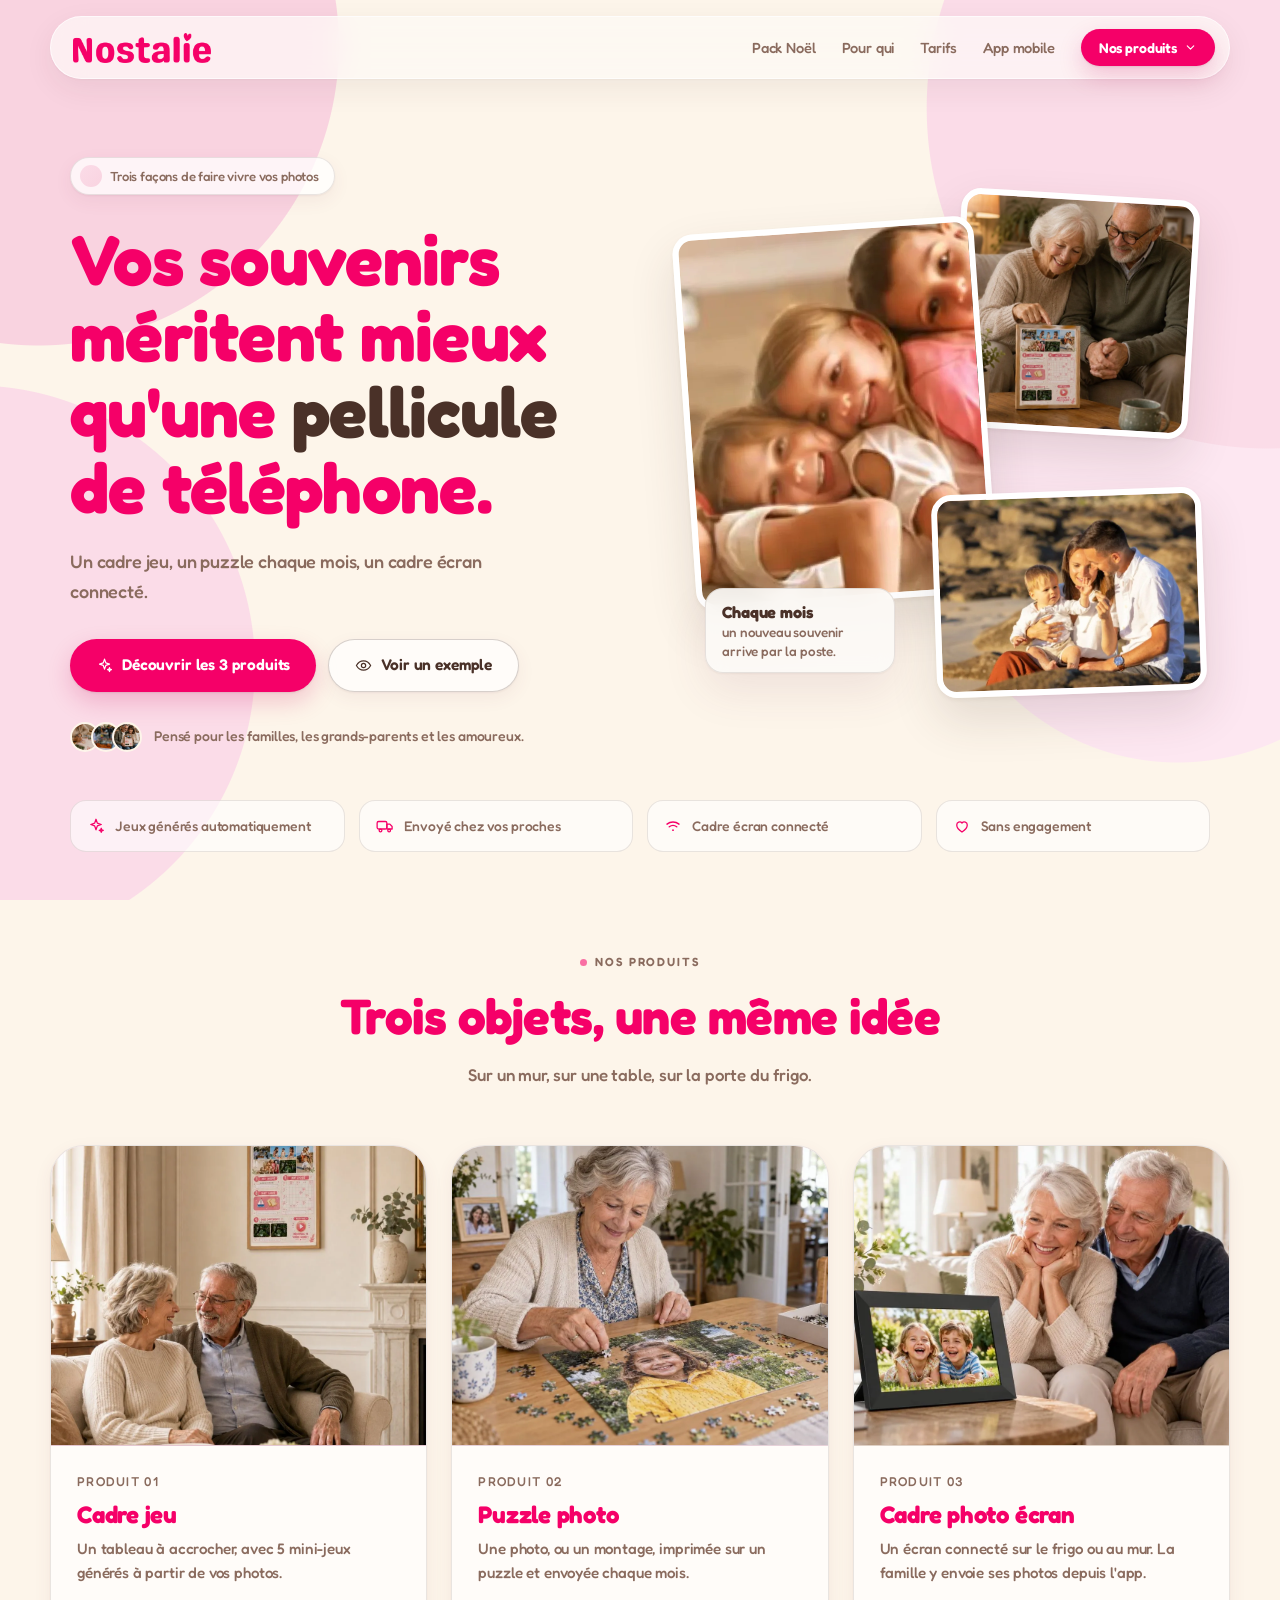
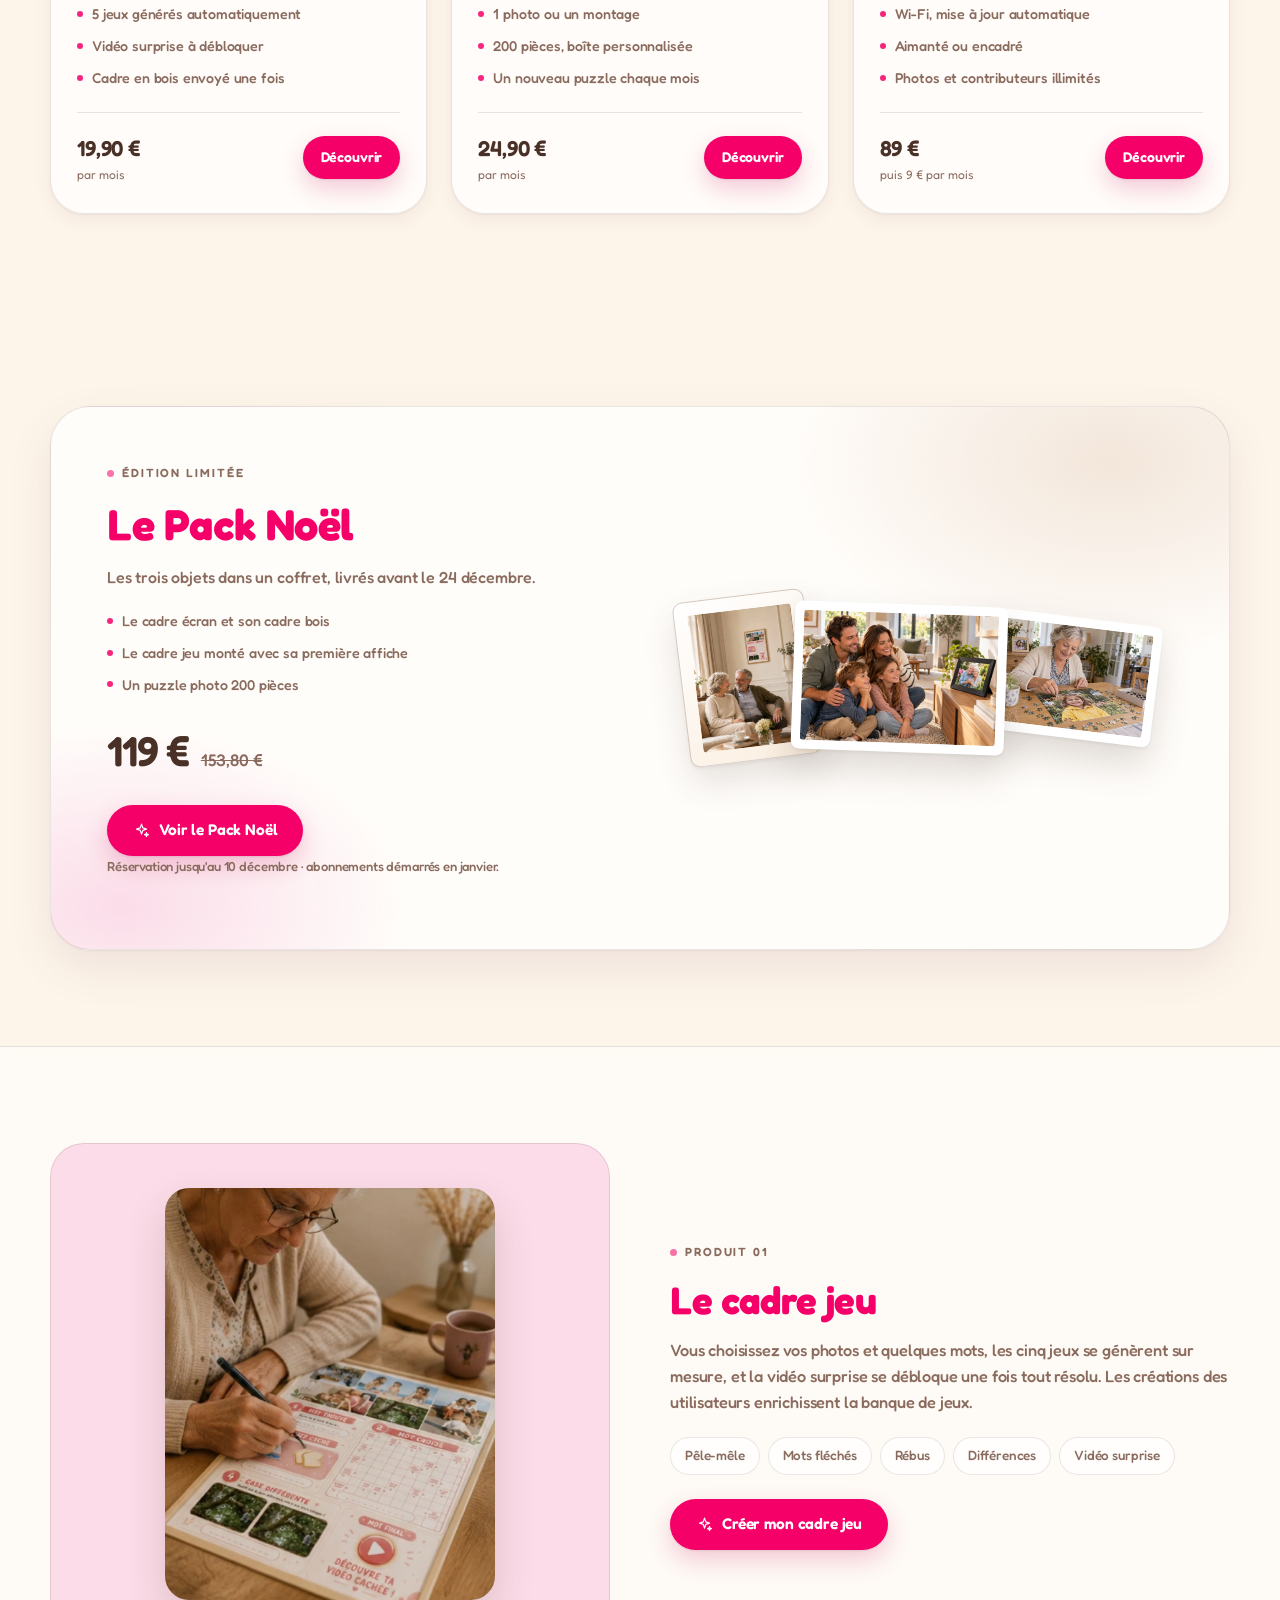
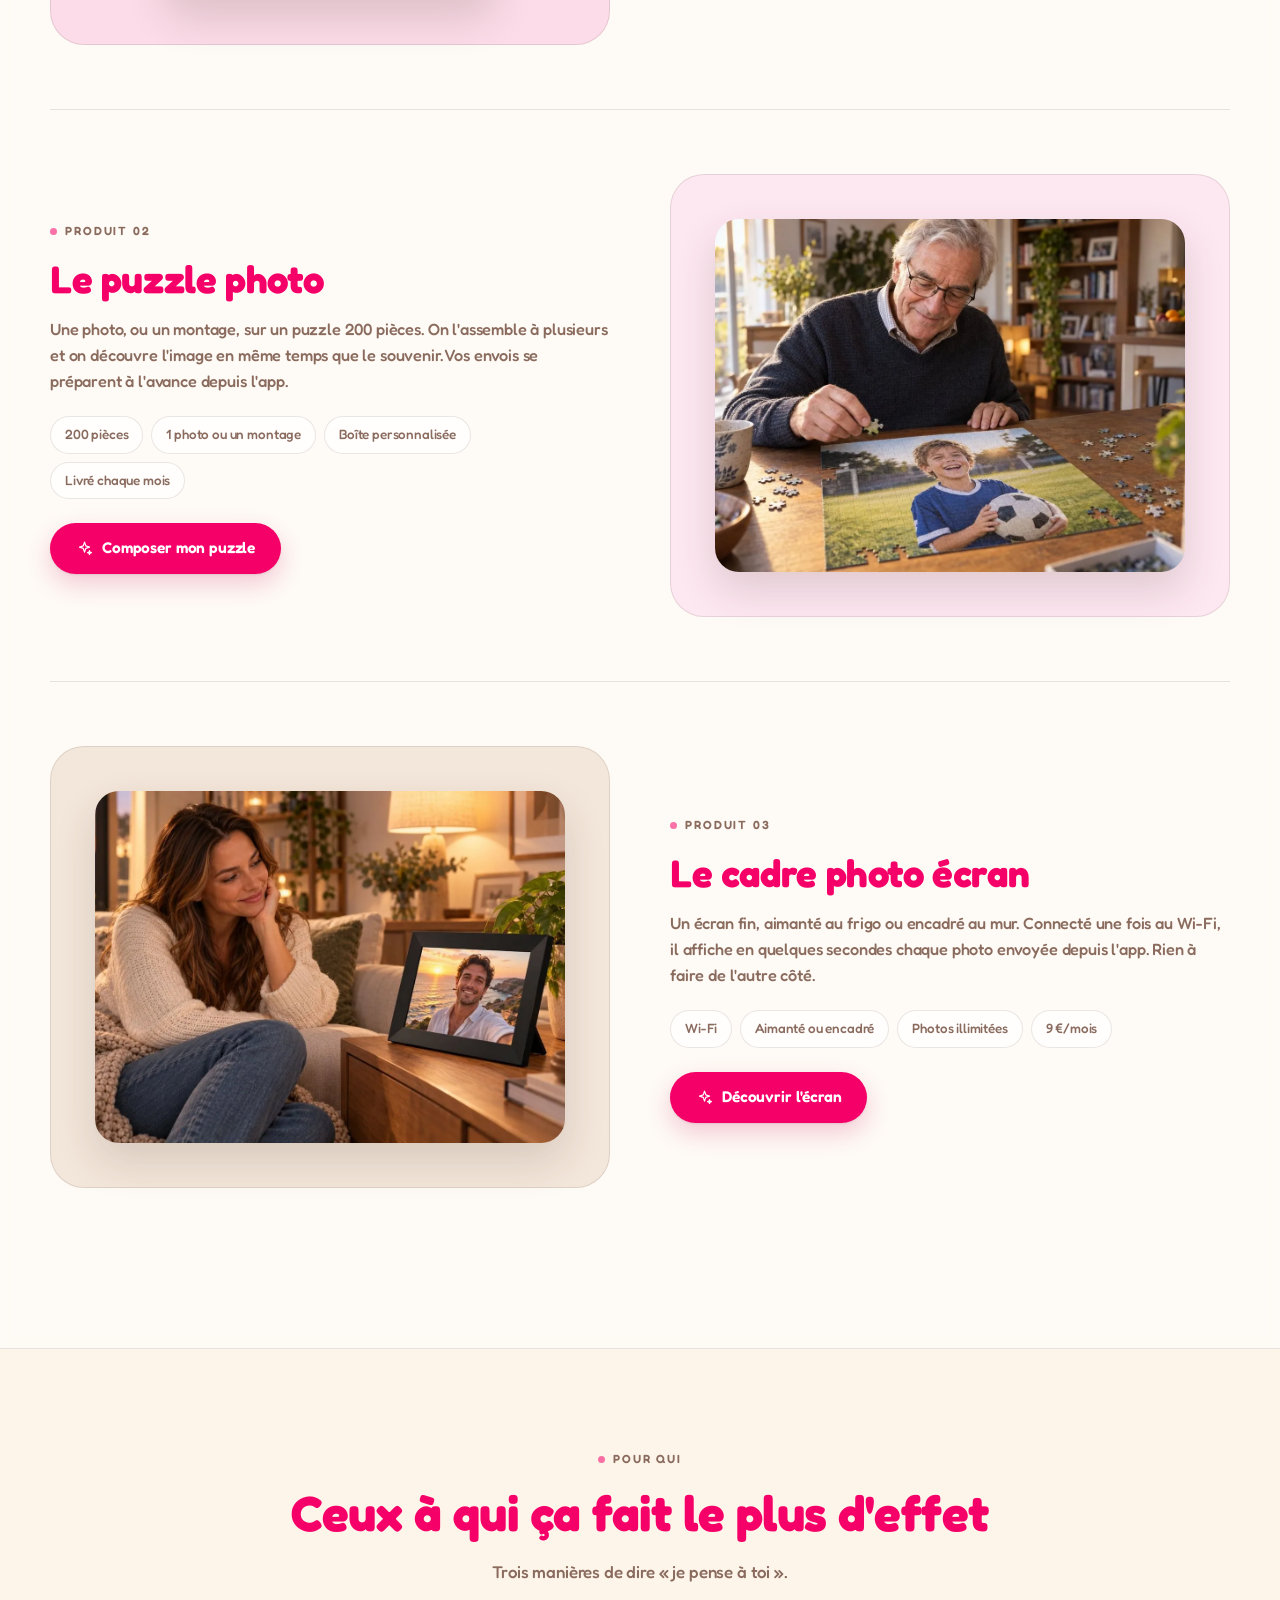
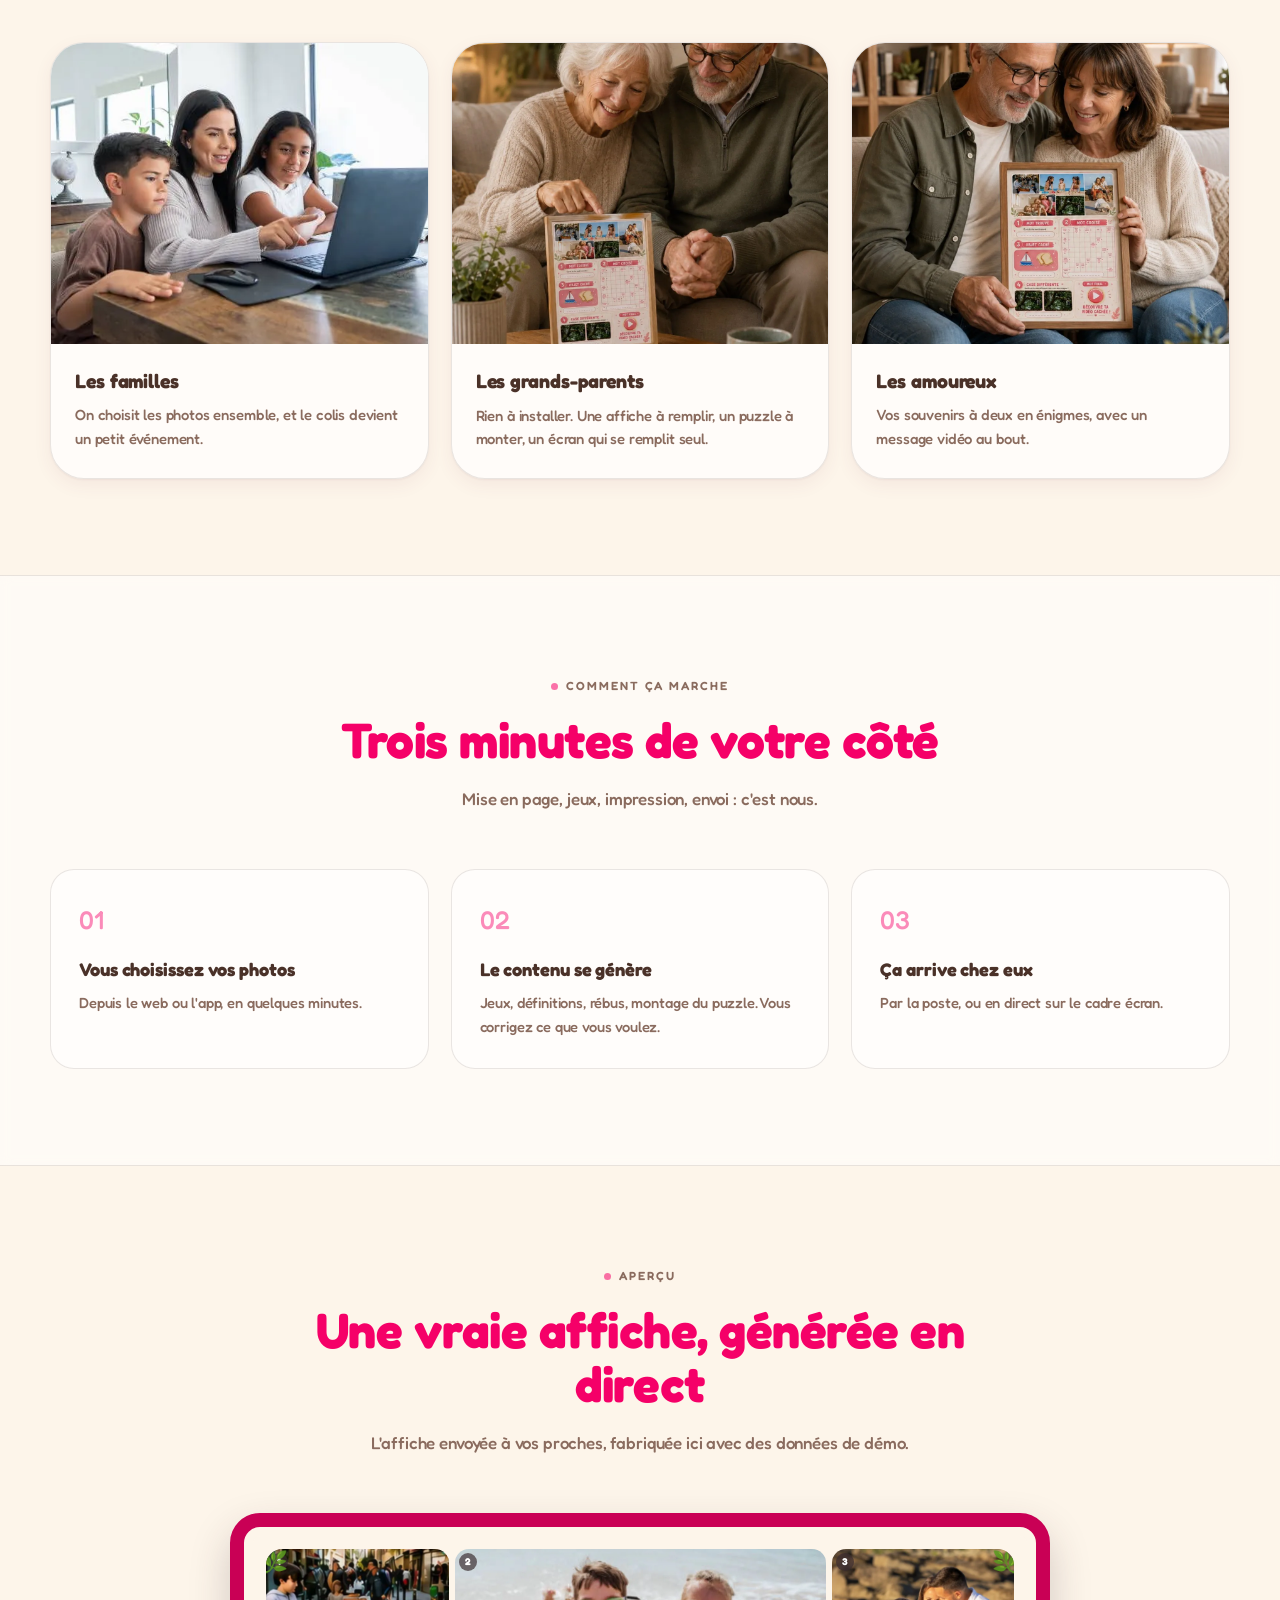
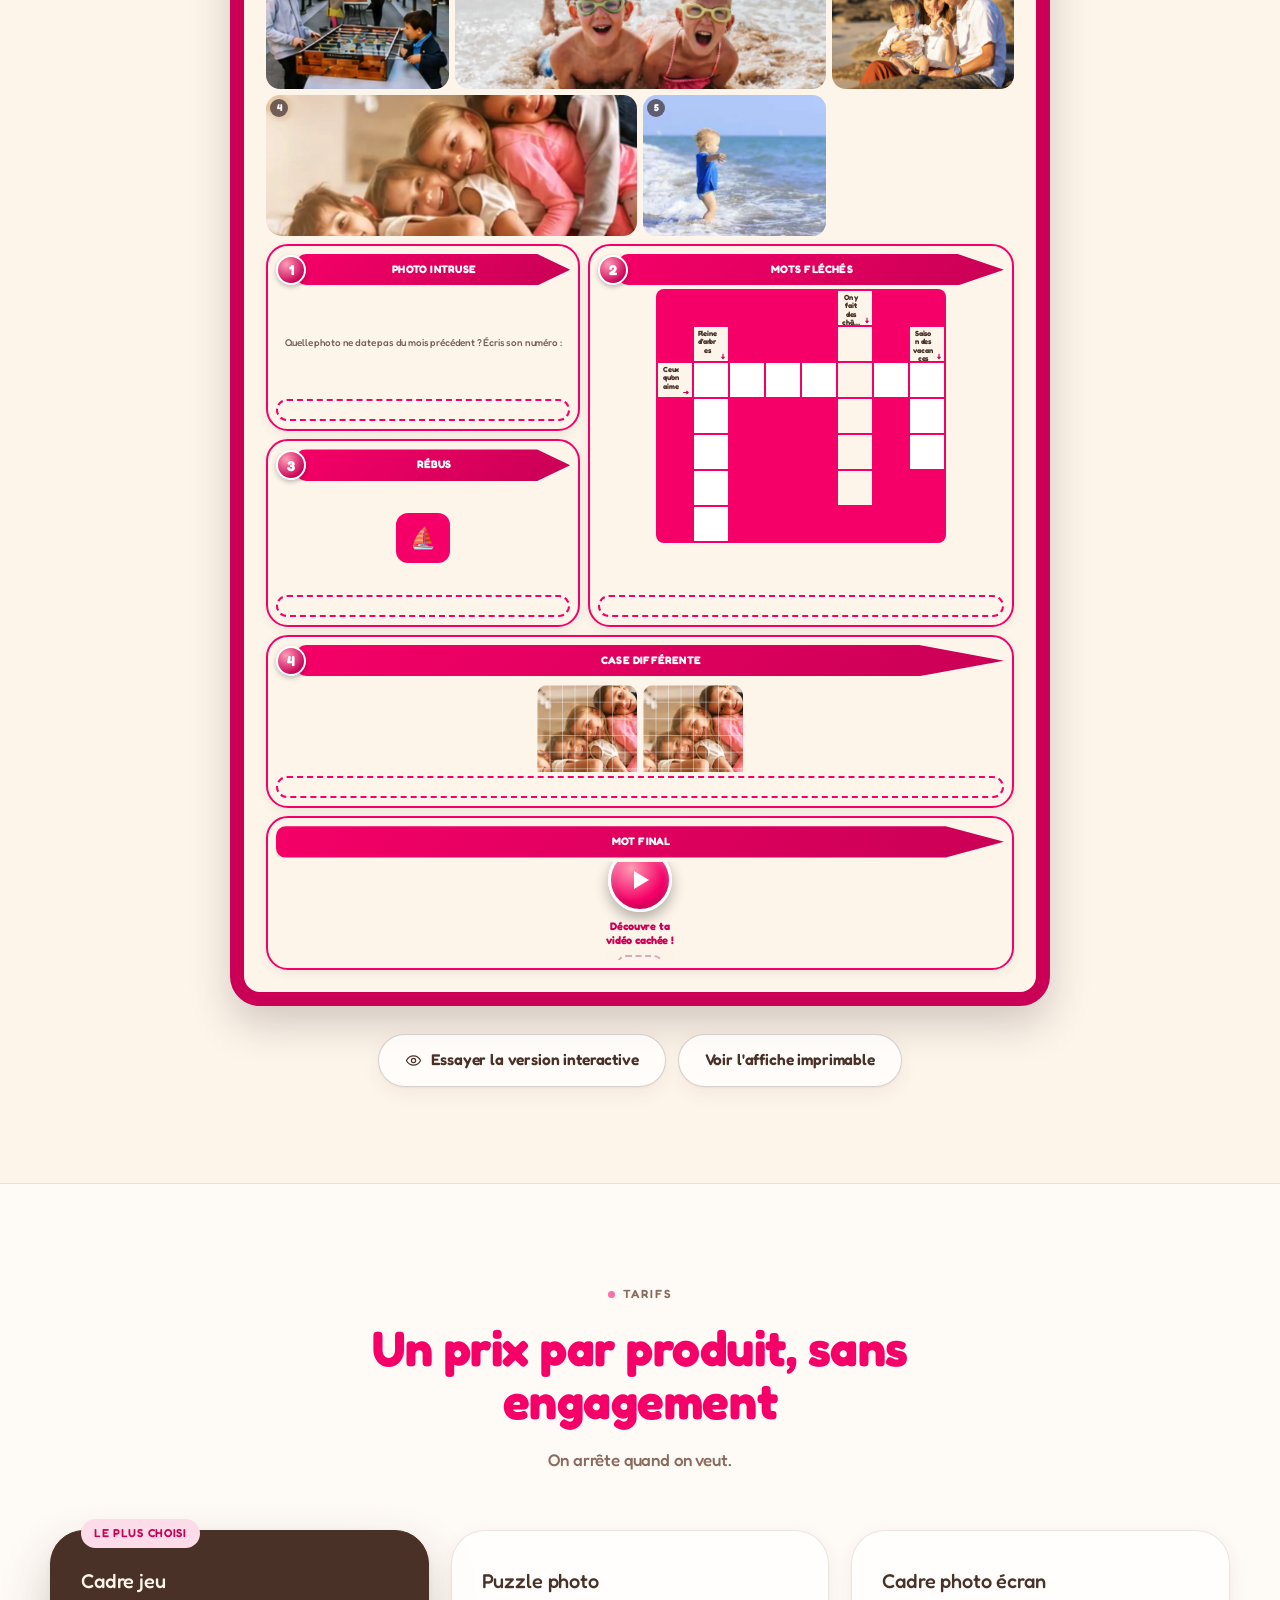
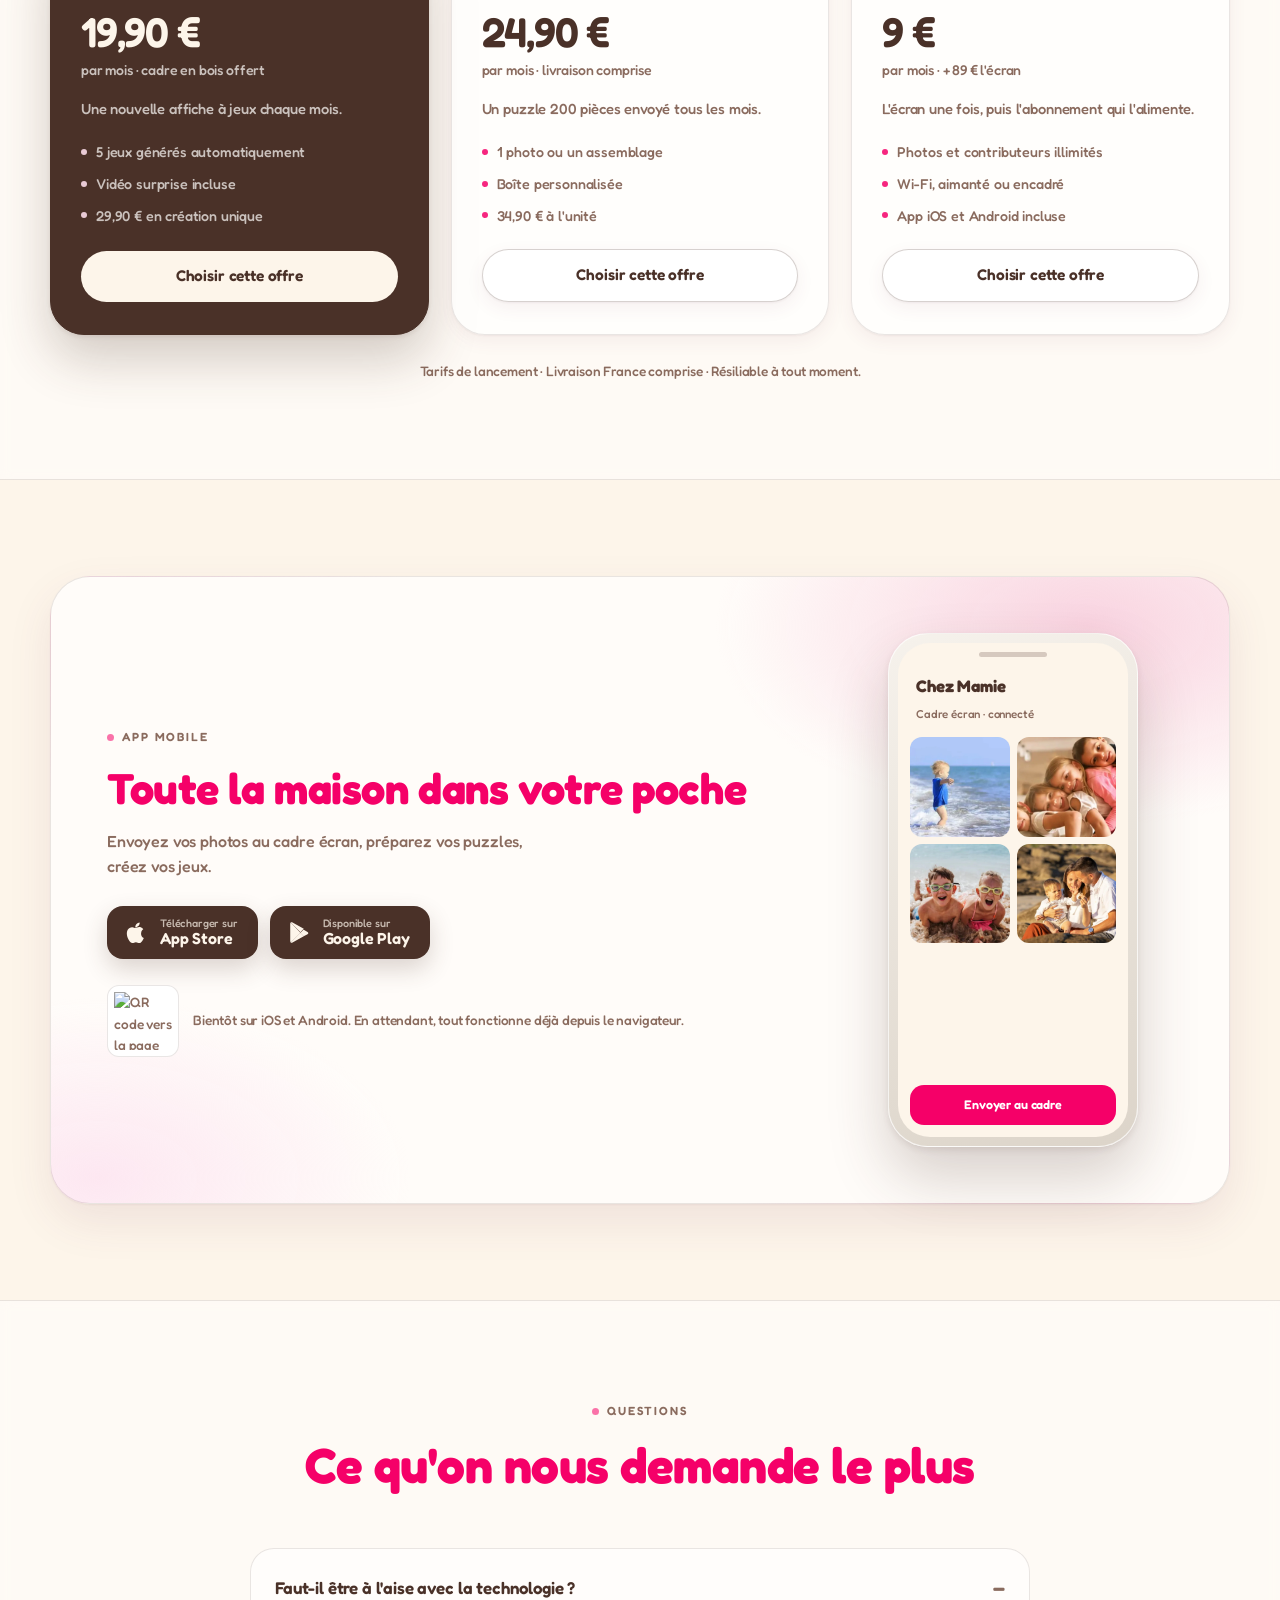
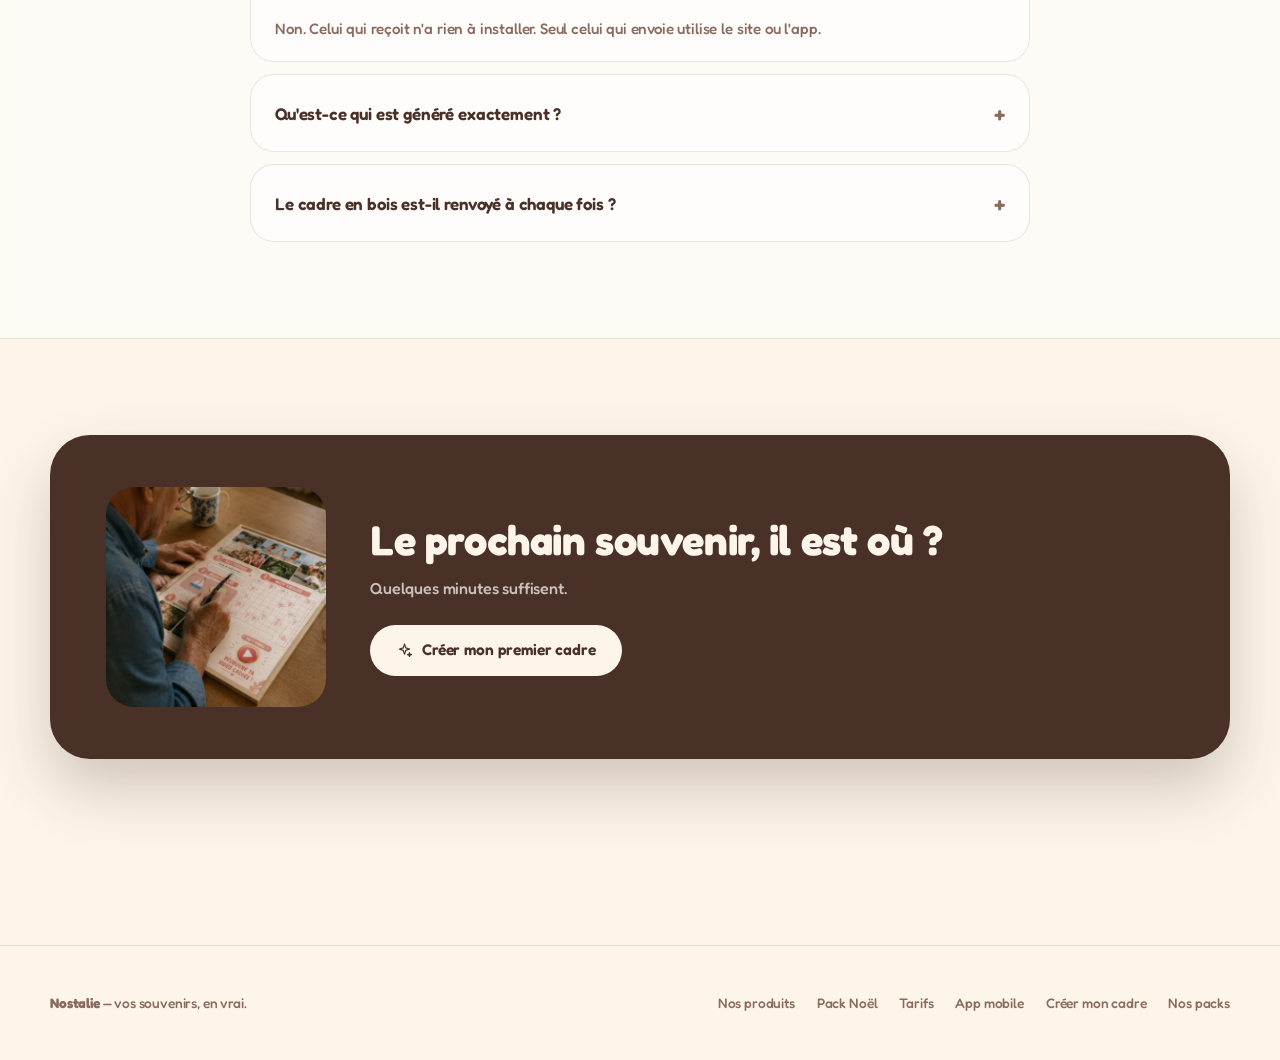
==== commit 179da2ec: "Répare les photos hors format et allège tout le dossier images Les deux photos des lignes de détail " ====
--- a/index.html
+++ b/index.html
@@ -9,7 +9,7 @@
 <link rel="preconnect" href="https://fonts.gstatic.com" crossorigin>
 <link href="https://fonts.googleapis.com/css2?family=Fredoka:wght@300;400;500;600;700&family=Baloo+2:wght@500;600;700;800&family=Nunito:wght@400;500;600;700;800&display=swap" rel="stylesheet">
 <link rel="icon" type="image/png" href="image/favicon.png">
-<link rel="stylesheet" href="styles.css?v=37">
+<link rel="stylesheet" href="styles.css?v=39">
 </head>
 <body>
 
@@ -45,18 +45,18 @@
         </div>
         <div class="hero-proof">
           <span class="proof-dots">
-            <span style="background-image:url('image/mamie-remplit-affiche.jpg')"></span>
-            <span style="background-image:url('image/enfants-babyfoot.jpg')"></span>
-            <span style="background-image:url('image/couple-tient-poster.jpg')"></span>
+            <span style="background-image:url('image/mamie-remplit-affiche.webp')"></span>
+            <span style="background-image:url('image/enfants-babyfoot.webp')"></span>
+            <span style="background-image:url('image/couple-tient-poster.webp')"></span>
           </span>
           Pensé pour les familles, les grands-parents et les amoureux.
         </div>
       </div>
       <div class="hero-visual">
         <div class="hero-collage">
-          <img class="hc-2" src="image/couple-pointe-poster.jpg" alt="Des grands-parents montrent du doigt une photo de leur cadre Nostalie">
-          <img class="hc-1" src="image/enfants-calin.jpg" alt="Deux enfants se font un câlin">
-          <img class="hc-3" src="image/famille-plage-rochers.jpg" alt="Une famille sur les rochers au bord de la mer">
+          <img class="hc-2" src="image/couple-pointe-poster.webp" alt="Des grands-parents montrent du doigt une photo de leur cadre Nostalie">
+          <img class="hc-1" src="image/enfants-calin.webp" alt="Deux enfants se font un câlin">
+          <img class="hc-3" src="image/famille-plage-rochers.webp" alt="Une famille sur les rochers au bord de la mer">
           <div class="hc-badge"><b>Chaque mois</b><span>un nouveau souvenir arrive par la poste.</span></div>
         </div>
       </div>
@@ -83,7 +83,7 @@
 
         <article class="prodcard">
           <div class="prodcard-media photo" style="--tint: var(--rose)">
-            <img class="media-photo" src="image/poster-mur-salon.jpg" alt="Le cadre jeu Nostalie accroché au mur d'un salon">
+            <img loading="lazy" decoding="async" class="media-photo" src="image/poster-mur-salon.webp" alt="Le cadre jeu Nostalie accroché au mur d'un salon">
           </div>
           <div class="prodcard-body">
             <div class="prod-num">Produit 01</div>
@@ -103,7 +103,7 @@
 
         <article class="prodcard">
           <div class="prodcard-media photo" style="--tint: var(--sky)">
-            <img class="media-photo" src="image/puzzle-mamie-table.jpg" alt="Une grand-mère assemble le puzzle photo de sa petite-fille">
+            <img loading="lazy" decoding="async" class="media-photo" src="image/puzzle-mamie-table.webp" alt="Une grand-mère assemble le puzzle photo de sa petite-fille">
           </div>
           <div class="prodcard-body">
             <div class="prod-num">Produit 02</div>
@@ -123,7 +123,7 @@
 
         <article class="prodcard">
           <div class="prodcard-media photo" style="--tint: var(--sage)">
-            <img class="media-photo" src="image/ecran-grands-parents-salon.jpg" alt="Des grands-parents devant leur cadre photo écran Nostalie posé sur la table basse">
+            <img loading="lazy" decoding="async" class="media-photo" src="image/ecran-grands-parents-salon.webp" alt="Des grands-parents devant leur cadre photo écran Nostalie posé sur la table basse">
           </div>
           <div class="prodcard-body">
             <div class="prod-num">Produit 03</div>
@@ -163,7 +163,7 @@
           <a class="btn" href="packs.html"><svg class="icon" viewBox="0 0 24 24" fill="none" stroke="currentColor" stroke-width="1.7" stroke-linecap="round" stroke-linejoin="round"><path d="M12 3l1.8 5.2L19 10l-5.2 1.8L12 17l-1.8-5.2L5 10l5.2-1.8L12 3z"/><path d="M19 15l.7 2 2 .7-2 .7-.7 2-.7-2-2-.7 2-.7.7-2z"/></svg> Voir le Pack Noël</a>
           <p class="xmas-note">Réservation jusqu'au 10 décembre · abonnements démarrés en janvier.</p>
         </div>
-        <div class="xmas-stack"><div class="frame-mock"><img src="image/poster-mur-salon.jpg" alt=""></div><div class="xmas-photo ecran"><img src="image/ecran-famille-buffet.jpg" alt=""></div><div class="xmas-photo puzzle"><img src="image/puzzle-mamie-table.jpg" alt=""></div></div>
+        <div class="xmas-stack"><div class="frame-mock"><img loading="lazy" decoding="async" src="image/poster-mur-salon.webp" alt=""></div><div class="xmas-photo ecran"><img loading="lazy" decoding="async" src="image/ecran-famille-buffet.webp" alt=""></div><div class="xmas-photo puzzle"><img loading="lazy" decoding="async" src="image/puzzle-mamie-table.webp" alt=""></div></div>
       </div>
     </div>
   </section>
@@ -174,7 +174,7 @@
 
       <div class="detail">
         <div class="detail-media" style="--tint: var(--rose)">
-          <img class="full portrait" src="image/mamie-remplit-affiche.jpg" alt="Une grand-mère remplit les jeux de son cadre Nostalie au stylo">
+          <img loading="lazy" decoding="async" class="full portrait" src="image/mamie-remplit-affiche.webp" alt="Une grand-mère remplit les jeux de son cadre Nostalie au stylo">
         </div>
         <div class="detail-copy">
           <span class="kicker">Produit 01</span>
@@ -193,7 +193,7 @@
 
       <div class="detail reverse">
         <div class="detail-media" style="--tint: var(--sky)">
-          <img class="detail-photo" src="image/puzzle-papy-foot.jpg" alt="Un grand-père assemble le puzzle photo de son petit-fils">
+          <img loading="lazy" decoding="async" class="full" src="image/puzzle-papy-foot.webp" alt="Un grand-père assemble le puzzle photo de son petit-fils">
         </div>
         <div class="detail-copy">
           <span class="kicker">Produit 02</span>
@@ -211,7 +211,7 @@
 
       <div class="detail">
         <div class="detail-media" style="--tint: var(--sage)">
-          <img class="detail-photo" src="image/ecran-amoureux-soir.jpg" alt="Le cadre photo écran affiche la photo d'un proche dans un salon le soir">
+          <img loading="lazy" decoding="async" class="full" src="image/ecran-amoureux-soir.webp" alt="Le cadre photo écran affiche la photo d'un proche dans un salon le soir">
         </div>
         <div class="detail-copy">
           <span class="kicker">Produit 03</span>
@@ -240,21 +240,21 @@
       </div>
       <div class="audience">
         <div class="aud-card">
-          <img src="image/fami.jpg" alt="Une mère et ses enfants préparent leur cadre Nostalie">
+          <img loading="lazy" decoding="async" src="image/fami.webp" alt="Une mère et ses enfants préparent leur cadre Nostalie">
           <div class="aud-body">
             <h4>Les familles</h4>
             <p>On choisit les photos ensemble, et le colis devient un petit événement.</p>
           </div>
         </div>
         <div class="aud-card">
-          <img src="image/couple-pointe-poster.jpg" alt="Des grands-parents jouent avec leur cadre Nostalie">
+          <img loading="lazy" decoding="async" src="image/couple-pointe-poster.webp" alt="Des grands-parents jouent avec leur cadre Nostalie">
           <div class="aud-body">
             <h4>Les grands-parents</h4>
             <p>Rien à installer. Une affiche à remplir, un puzzle à monter, un écran qui se remplit seul.</p>
           </div>
         </div>
         <div class="aud-card">
-          <img src="image/couple-tient-poster.jpg" alt="Un couple tient son cadre Nostalie">
+          <img loading="lazy" decoding="async" src="image/couple-tient-poster.webp" alt="Un couple tient son cadre Nostalie">
           <div class="aud-body">
             <h4>Les amoureux</h4>
             <p>Vos souvenirs à deux en énigmes, avec un message vidéo au bout.</p>
@@ -379,7 +379,7 @@
             </a>
           </div>
           <div class="app-note">
-            <span class="app-qr"><img id="appQr" alt="QR code vers la page Nostalie"></span>
+            <span class="app-qr"><img loading="lazy" decoding="async" id="appQr" alt="QR code vers la page Nostalie"></span>
             Bientôt sur iOS et Android. En attendant, tout fonctionne déjà depuis le navigateur.
           </div>
         </div>
@@ -387,10 +387,10 @@
           <div class="phone-screen">
             <div class="phone-head"><b>Chez Mamie</b><span>Cadre écran · connecté</span></div>
             <div class="phone-grid">
-              <img src="image/bebe-mer.jpg" alt="">
-              <img src="image/enfants-calin.jpg" alt="">
-              <img src="image/enfants-plage-lunettes.jpg" alt="">
-              <img src="image/famille-plage-rochers.jpg" alt="">
+              <img loading="lazy" decoding="async" src="image/bebe-mer.webp" alt="">
+              <img loading="lazy" decoding="async" src="image/enfants-calin.webp" alt="">
+              <img loading="lazy" decoding="async" src="image/enfants-plage-lunettes.webp" alt="">
+              <img loading="lazy" decoding="async" src="image/famille-plage-rochers.webp" alt="">
             </div>
             <div class="phone-bar"><div class="phone-send">Envoyer au cadre</div></div>
           </div>
@@ -426,7 +426,7 @@
   <!-- CTA FINAL -->
   <section class="section">
     <div class="cta-banner">
-      <img class="cta-photo" src="image/papy-remplit-affiche.jpg" alt="Un grand-père remplit son affiche Nostalie au stylo">
+      <img loading="lazy" decoding="async" class="cta-photo" src="image/papy-remplit-affiche.webp" alt="Un grand-père remplit son affiche Nostalie au stylo">
       <div class="cta-text">
         <h2>Le prochain souvenir, il est où ?</h2>
         <p>Quelques minutes suffisent.</p>
@@ -449,8 +449,8 @@
     </div>
   </footer>
 
-  <script src="nav.js?v=4"></script>
-  <script src="app.js?v=7"></script>
+  <script src="nav.js?v=5"></script>
+  <script src="app.js?v=8"></script>
   <script>
 
     renderPosterInto(document.getElementById('livePosterPreview'), buildDemoBoard(), {});
--- a/styles.css
+++ b/styles.css
@@ -340,6 +340,9 @@
 .btn:disabled { opacity: .4; cursor: not-allowed; transform: none; box-shadow: none; }
 /* display:inline-flex ci-dessus l'emporterait sur la règle [hidden] du navigateur. */
 [hidden] { display: none !important; }
+/* Filet de sécurité : sans cette règle, une image sans classe s'affiche à sa
+   taille naturelle et fait exploser la mise en page. */
+img { max-width: 100%; }
 
 .icon { width: 1.1em; height: 1.1em; flex-shrink: 0; vertical-align: -0.16em; }
 
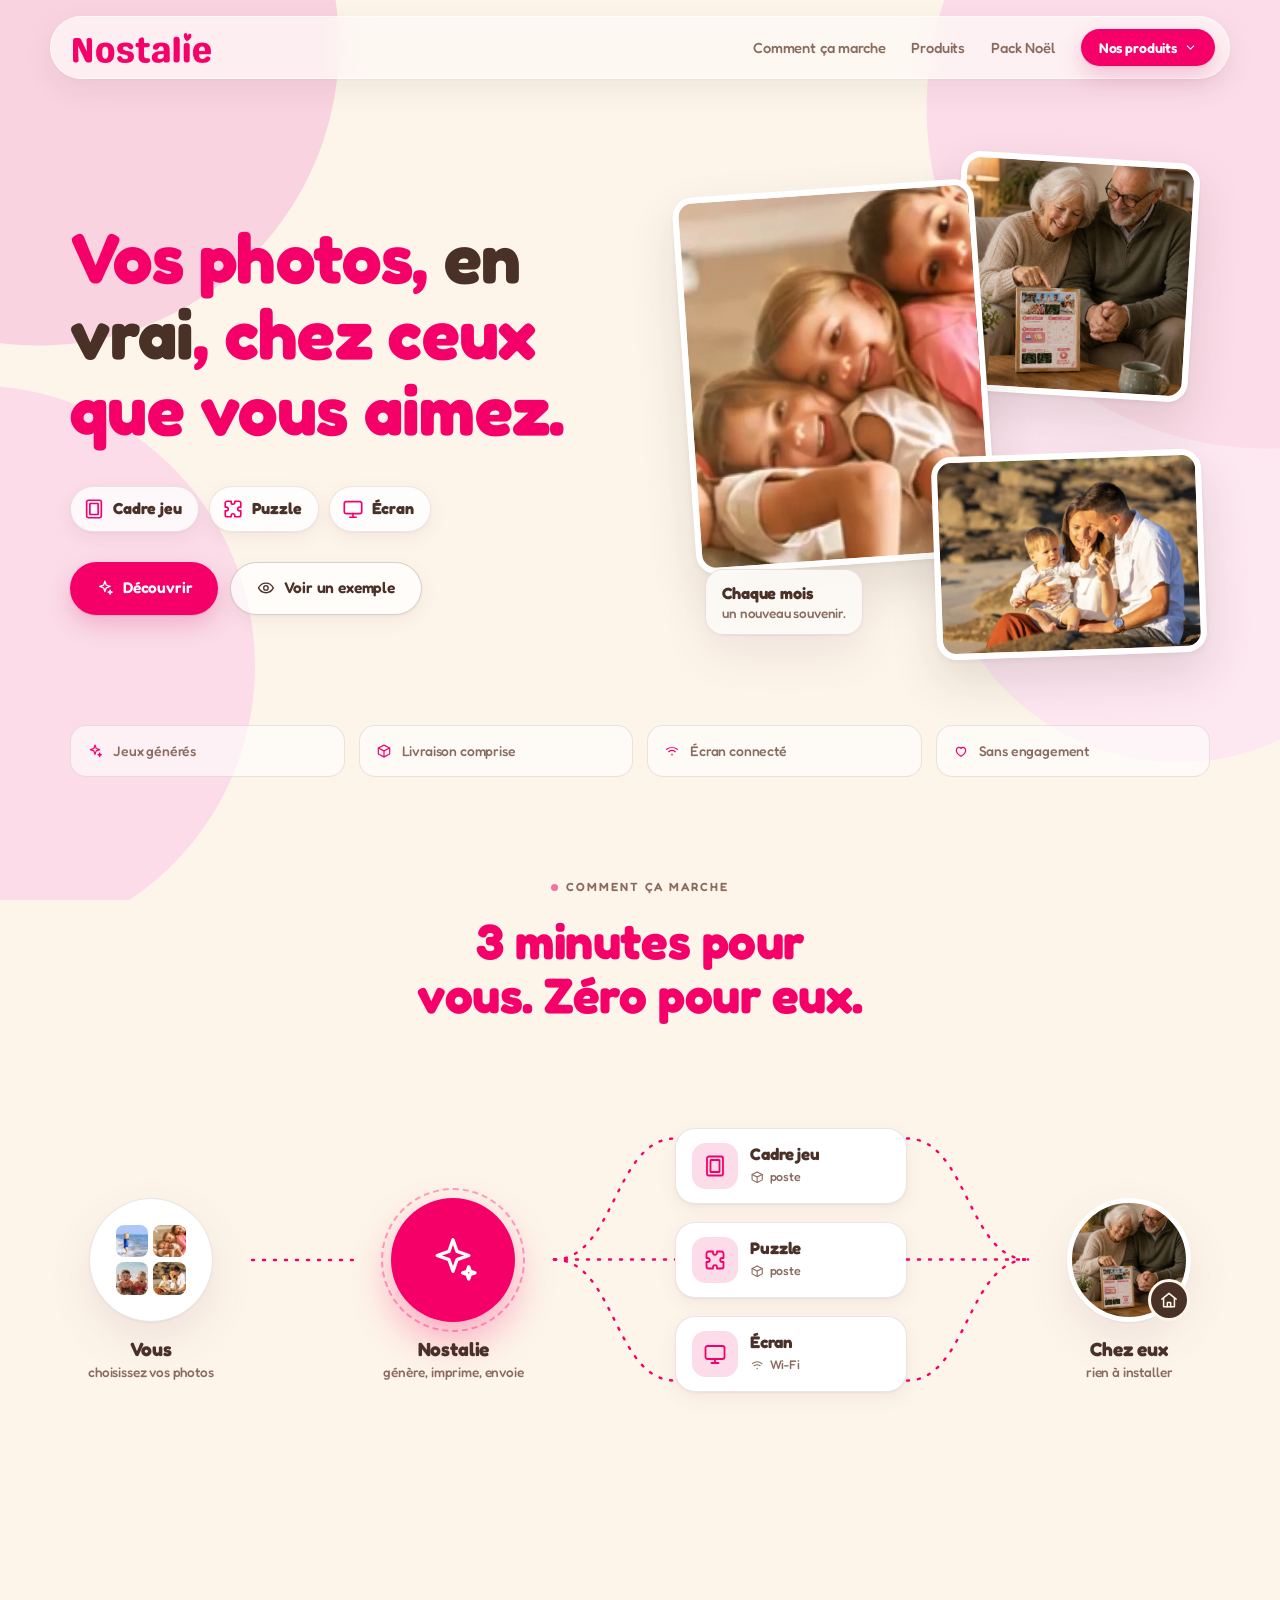
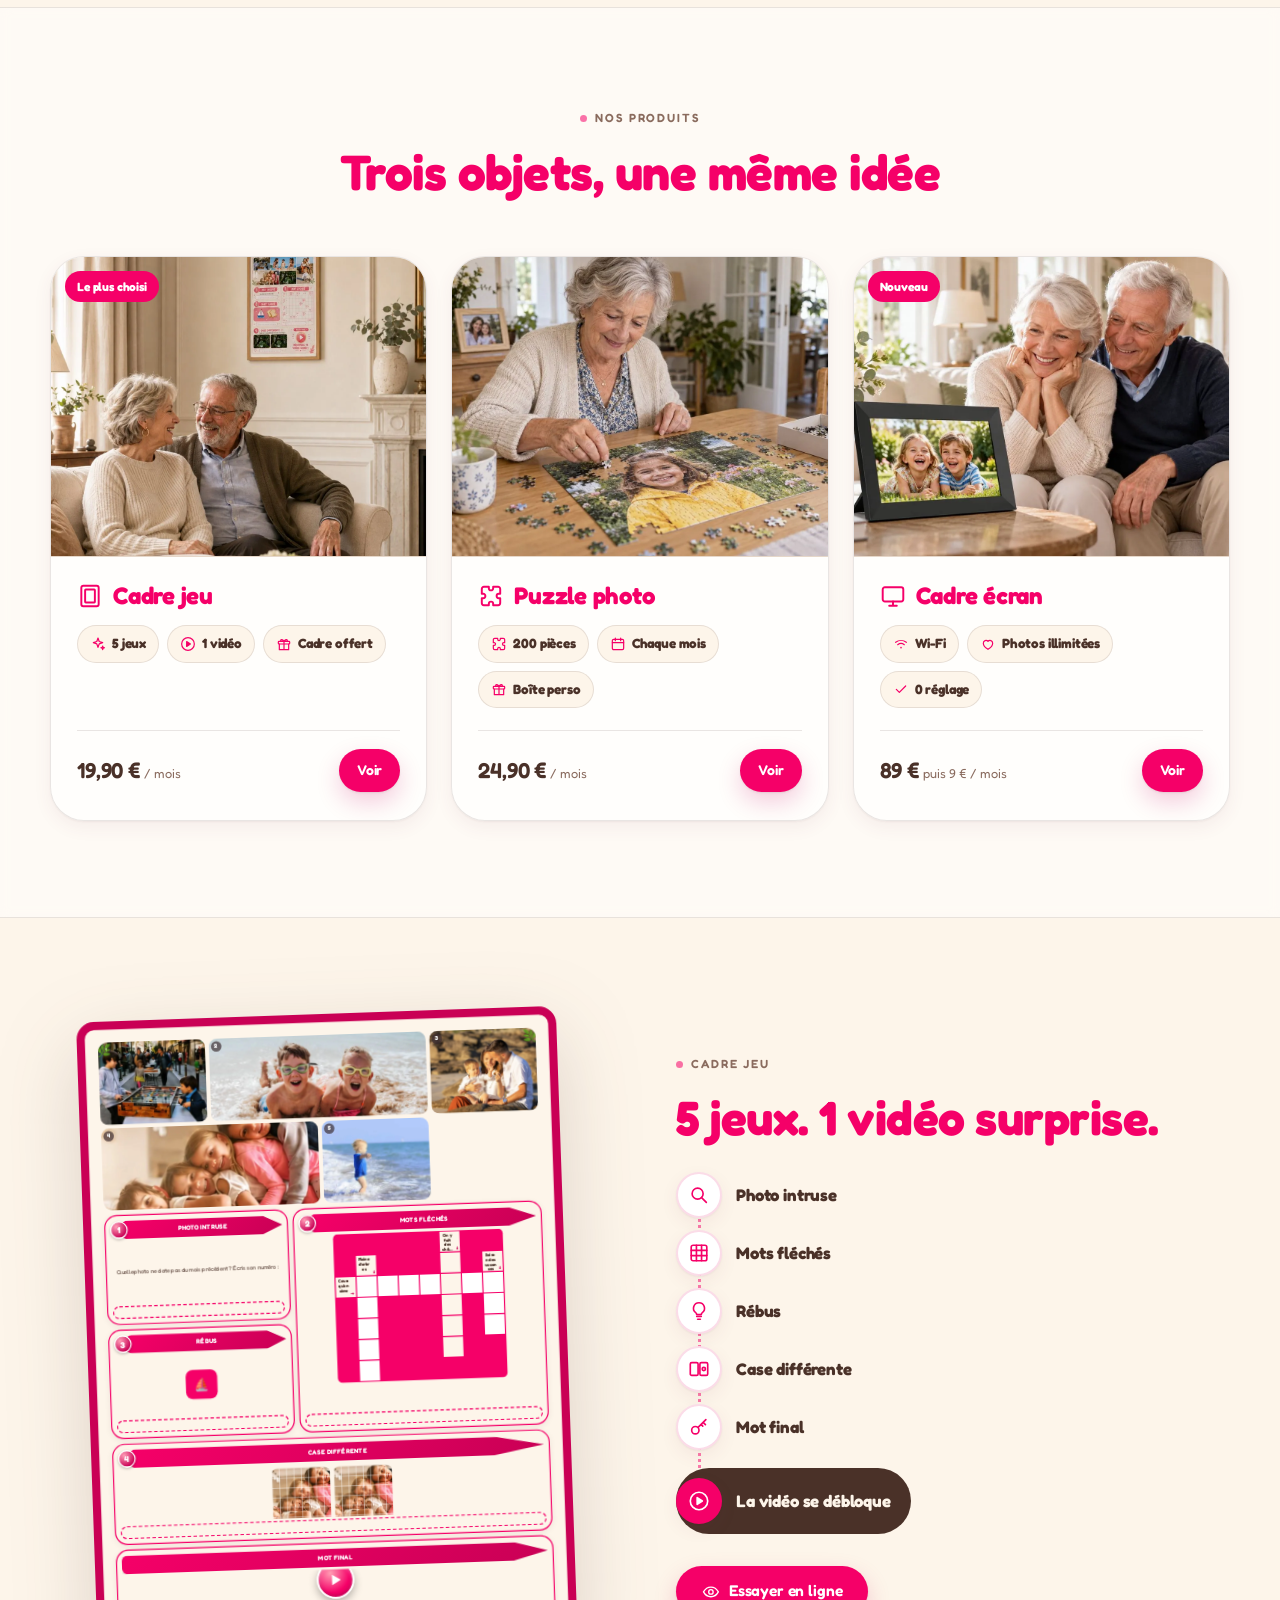
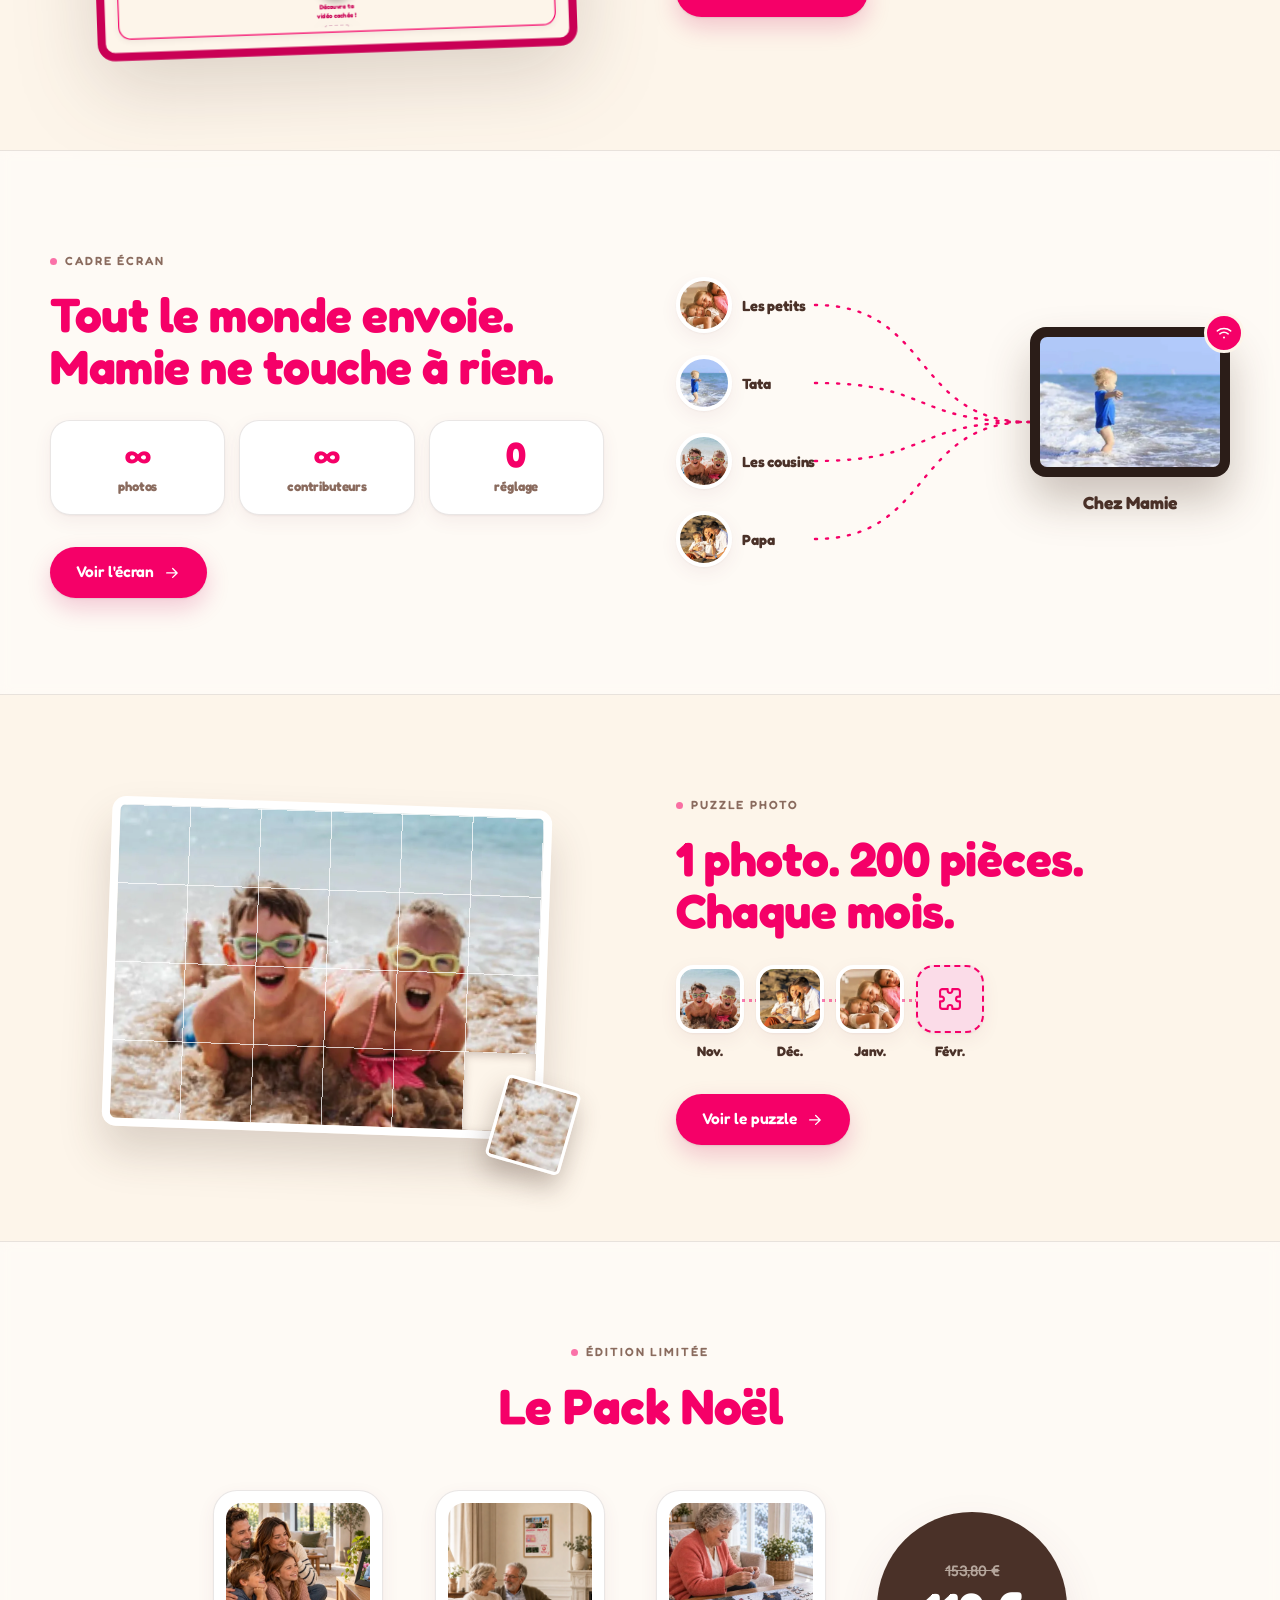
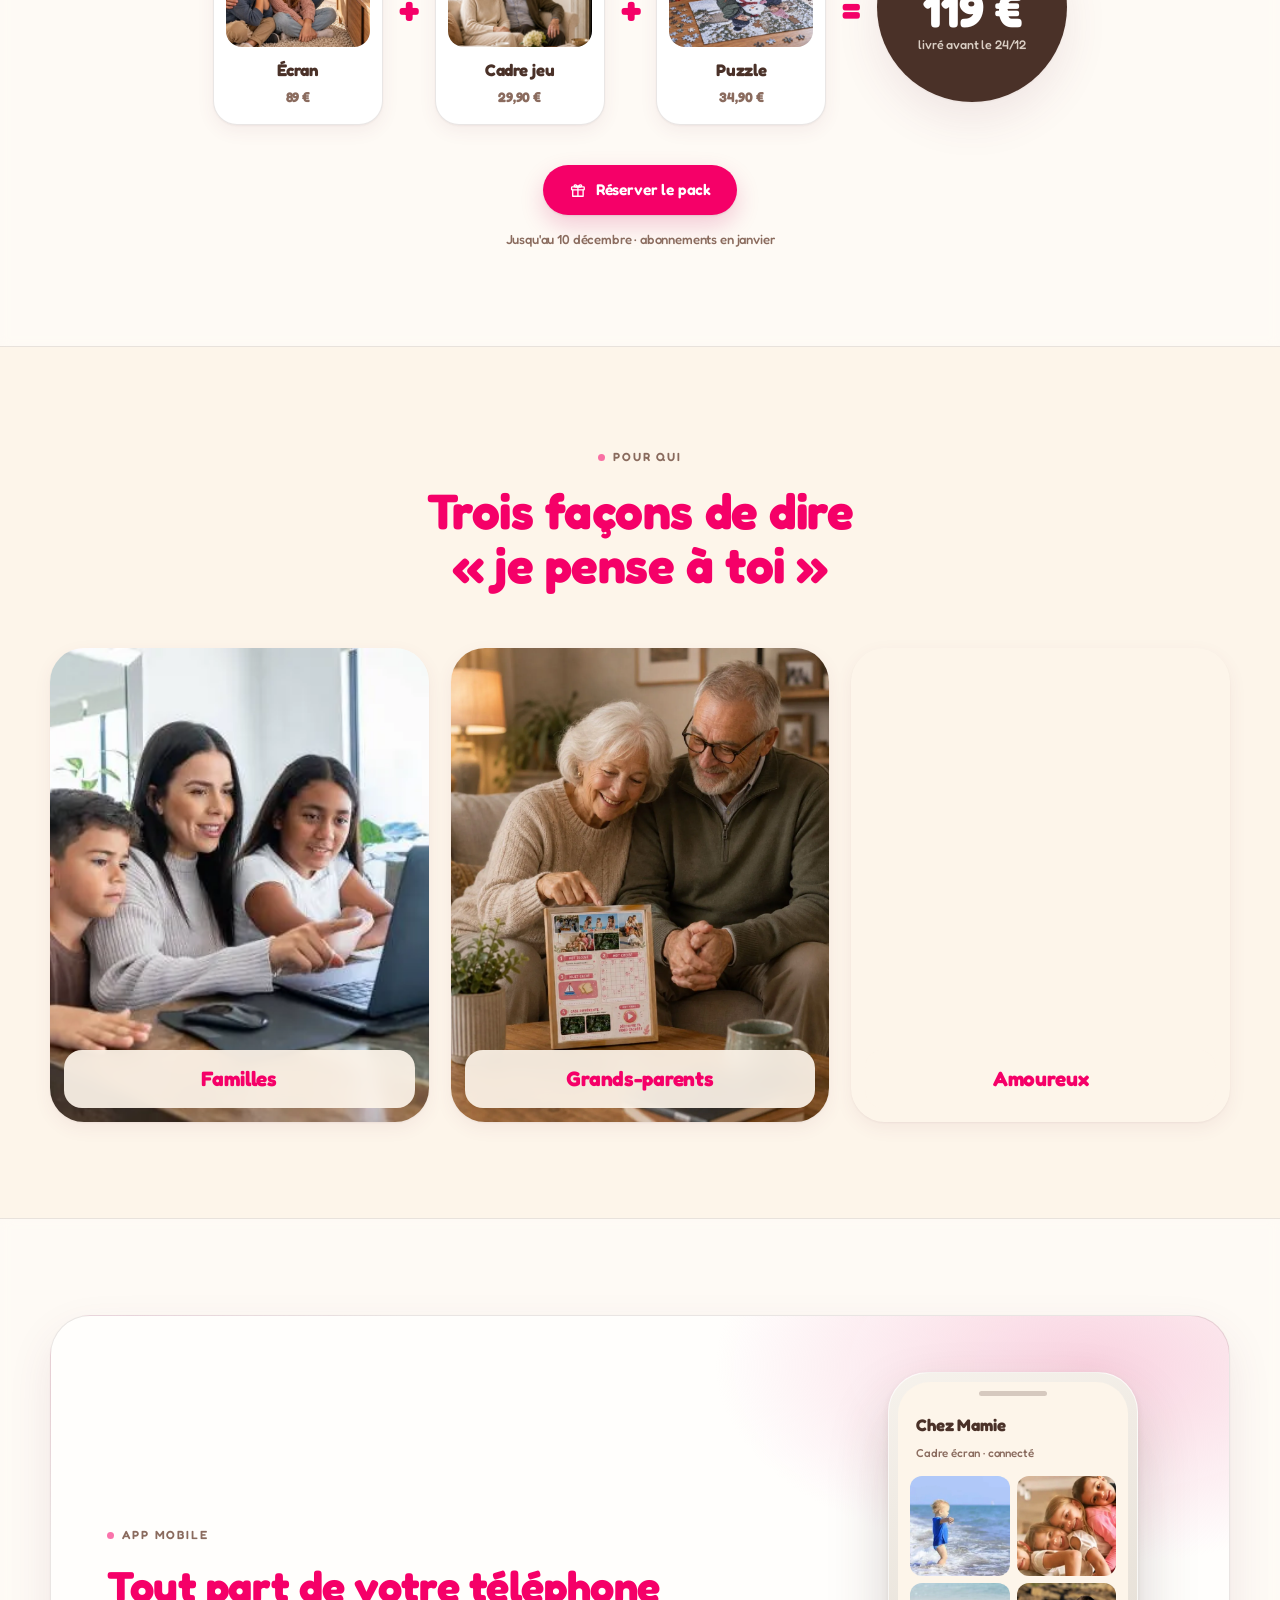
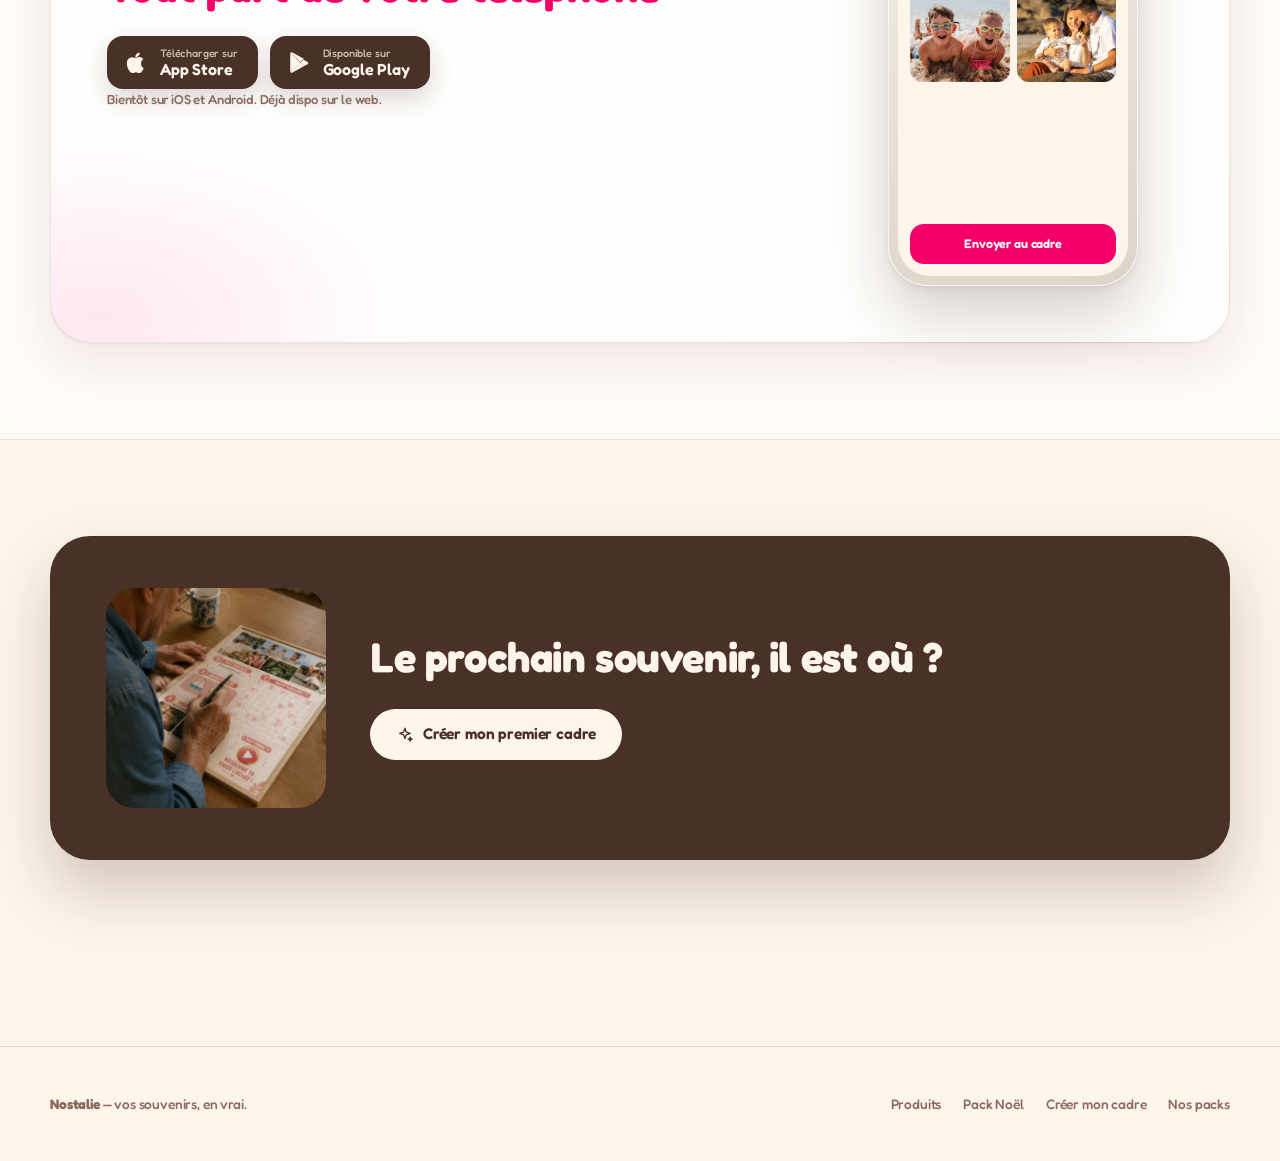
==== commit 847f834f: "Accueil et fiches produit épurés : moins de texte, schémas et pictos Co-Authored-By: Claude Opus 5.5" ====
--- a/index.html
+++ b/index.html
@@ -4,23 +4,22 @@
 <meta charset="UTF-8">
 <meta name="viewport" content="width=device-width, initial-scale=1.0">
 <title>Nostalie — Vos souvenirs, en vrai, chez ceux que vous aimez</title>
-<meta name="description" content="Nostalie : le cadre jeu à jeux générés, le puzzle photo chaque mois et le cadre photo écran connecté. Pour les familles, les grands-parents et les amoureux.">
+<meta name="description" content="Nostalie : le cadre jeu, le puzzle photo chaque mois et le cadre photo écran connecté. Pour les familles, les grands-parents et les amoureux.">
 <link rel="preconnect" href="https://fonts.googleapis.com">
 <link rel="preconnect" href="https://fonts.gstatic.com" crossorigin>
 <link href="https://fonts.googleapis.com/css2?family=Fredoka:wght@300;400;500;600;700&family=Baloo+2:wght@500;600;700;800&family=Nunito:wght@400;500;600;700;800&display=swap" rel="stylesheet">
 <link rel="icon" type="image/png" href="image/favicon.png">
-<link rel="stylesheet" href="styles.css?v=39">
+<link rel="stylesheet" href="styles.css?v=40">
 </head>
-<body>
+<body class="home">
 
   <div class="top-banner">
     <div class="topbar">
       <a class="logo" href="index.html"><img src="image/logo-nostalie.png" alt="Nostalie" width="900" height="196"></a>
       <nav class="nav">
+        <a class="navlink" href="#comment">Comment ça marche</a>
+        <a class="navlink" href="#produits">Produits</a>
         <a class="navlink" href="#noel">Pack Noël</a>
-        <a class="navlink" href="#pour-qui">Pour qui</a>
-        <a class="navlink" href="#tarifs">Tarifs</a>
-        <a class="navlink" href="#app">App mobile</a>
         <div class="navdrop">
           <button type="button" class="btn small navdrop-btn" aria-expanded="false" aria-haspopup="true">Nos produits<svg viewBox="0 0 24 24" fill="none" stroke="currentColor" stroke-width="2" stroke-linecap="round" stroke-linejoin="round"><path d="M6 9l6 6 6-6"/></svg></button>
           <div class="navdrop-panel">
@@ -36,20 +35,15 @@
     <!-- HERO -->
     <header class="hero">
       <div class="hero-copy">
-        <span class="hero-eyebrow"><span class="dot"></span> Trois façons de faire vivre vos photos</span>
-        <h1>Vos souvenirs méritent mieux qu'une <em class="wonk">pellicule</em> de téléphone.</h1>
-        <p class="hero-sub">Un cadre jeu, un puzzle chaque mois, un cadre écran connecté.</p>
+        <h1>Vos photos, <em class="wonk">en vrai</em>, chez ceux que vous aimez.</h1>
+        <div class="hero-trio">
+          <a href="produit.html?p=cadre-jeu"><svg class="ic"><use href="#i-frame"/></svg>Cadre jeu</a>
+          <a href="produit.html?p=puzzle"><svg class="ic"><use href="#i-puzzle"/></svg>Puzzle</a>
+          <a href="produit.html?p=cadre-ecran"><svg class="ic"><use href="#i-screen"/></svg>Écran</a>
+        </div>
         <div class="hero-ctas">
-          <a class="btn" href="#produits"><svg class="icon" viewBox="0 0 24 24" fill="none" stroke="currentColor" stroke-width="1.7" stroke-linecap="round" stroke-linejoin="round"><path d="M12 3l1.8 5.2L19 10l-5.2 1.8L12 17l-1.8-5.2L5 10l5.2-1.8L12 3z"/><path d="M19 15l.7 2 2 .7-2 .7-.7 2-.7-2-2-.7 2-.7.7-2z"/></svg> Découvrir les 3 produits</a>
-          <a class="btn ghost" href="view.html?demo=1"><svg class="icon" viewBox="0 0 24 24" fill="none" stroke="currentColor" stroke-width="1.7" stroke-linecap="round" stroke-linejoin="round"><path d="M2 12s3.6-6.5 10-6.5S22 12 22 12s-3.6 6.5-10 6.5S2 12 2 12z"/><circle cx="12" cy="12" r="3"/></svg> Voir un exemple</a>
-        </div>
-        <div class="hero-proof">
-          <span class="proof-dots">
-            <span style="background-image:url('image/mamie-remplit-affiche.webp')"></span>
-            <span style="background-image:url('image/enfants-babyfoot.webp')"></span>
-            <span style="background-image:url('image/couple-tient-poster.webp')"></span>
-          </span>
-          Pensé pour les familles, les grands-parents et les amoureux.
+          <a class="btn" href="#produits"><svg class="icon ic"><use href="#i-spark"/></svg> Découvrir</a>
+          <a class="btn ghost" href="view.html?demo=1"><svg class="icon ic"><use href="#i-eye"/></svg> Voir un exemple</a>
         </div>
       </div>
       <div class="hero-visual">
@@ -57,176 +51,193 @@
           <img class="hc-2" src="image/couple-pointe-poster.webp" alt="Des grands-parents montrent du doigt une photo de leur cadre Nostalie">
           <img class="hc-1" src="image/enfants-calin.webp" alt="Deux enfants se font un câlin">
           <img class="hc-3" src="image/famille-plage-rochers.webp" alt="Une famille sur les rochers au bord de la mer">
-          <div class="hc-badge"><b>Chaque mois</b><span>un nouveau souvenir arrive par la poste.</span></div>
+          <div class="hc-badge"><b>Chaque mois</b><span>un nouveau souvenir.</span></div>
         </div>
       </div>
     </header>
 
     <div class="strip">
-      <div class="strip-item"><svg viewBox="0 0 24 24" fill="none" stroke="currentColor" stroke-width="1.7" stroke-linecap="round" stroke-linejoin="round"><path d="M12 3l1.8 5.2L19 10l-5.2 1.8L12 17l-1.8-5.2L5 10l5.2-1.8L12 3z"/><path d="M19 15l.7 2 2 .7-2 .7-.7 2-.7-2-2-.7 2-.7.7-2z"/></svg> Jeux générés automatiquement</div>
-      <div class="strip-item"><svg viewBox="0 0 24 24" fill="none" stroke="currentColor" stroke-width="1.7" stroke-linecap="round" stroke-linejoin="round"><rect x="1.5" y="6" width="13" height="10" rx="2"/><path d="M14.5 9.5h4l3 3.2V16h-7z"/><circle cx="6" cy="18" r="1.8"/><circle cx="17.5" cy="18" r="1.8"/></svg> Envoyé chez vos proches</div>
-      <div class="strip-item"><svg viewBox="0 0 24 24" fill="none" stroke="currentColor" stroke-width="1.9" stroke-linecap="round" stroke-linejoin="round"><path d="M4 9.5a13 13 0 0 1 16 0"/><path d="M7 13a8.5 8.5 0 0 1 10 0"/><circle cx="12" cy="17.5" r="1.2" fill="currentColor" stroke="none"/></svg> Cadre écran connecté</div>
-      <div class="strip-item"><svg viewBox="0 0 24 24" fill="none" stroke="currentColor" stroke-width="1.7" stroke-linecap="round" stroke-linejoin="round"><path d="M12 20s-7-4.4-7-9.3A4 4 0 0 1 12 8a4 4 0 0 1 7 2.7C19 15.6 12 20 12 20z"/></svg> Sans engagement</div>
+      <div class="strip-item"><svg class="ic"><use href="#i-spark"/></svg> Jeux générés</div>
+      <div class="strip-item"><svg class="ic"><use href="#i-box"/></svg> Livraison comprise</div>
+      <div class="strip-item"><svg class="ic"><use href="#i-wifi"/></svg> Écran connecté</div>
+      <div class="strip-item"><svg class="ic"><use href="#i-heart"/></svg> Sans engagement</div>
     </div>
   </div>
 
+  <!-- SCHÉMA 1 : LE PARCOURS -->
+  <section class="section" id="comment">
+    <div class="section-inner">
+      <div class="section-head">
+        <span class="kicker">Comment ça marche</span>
+        <h2>3 minutes pour vous. Zéro pour eux.</h2>
+      </div>
+
+      <div class="flow">
+        <div class="flow-node">
+          <div class="flow-disc phone-disc">
+            <span style="background-image:url('image/bebe-mer.webp')"></span>
+            <span style="background-image:url('image/enfants-calin.webp')"></span>
+            <span style="background-image:url('image/enfants-plage-lunettes.webp')"></span>
+            <span style="background-image:url('image/famille-plage-rochers.webp')"></span>
+          </div>
+          <b>Vous</b><span>choisissez vos photos</span>
+        </div>
+
+        <svg class="flow-link" viewBox="0 0 100 100" preserveAspectRatio="none" aria-hidden="true"><path d="M0 50H100"/></svg>
+
+        <div class="flow-node">
+          <div class="flow-disc hub-disc"><svg class="ic"><use href="#i-spark"/></svg></div>
+          <b>Nostalie</b><span>génère, imprime, envoie</span>
+        </div>
+
+        <svg class="flow-link" viewBox="0 0 100 300" preserveAspectRatio="none" aria-hidden="true"><path d="M0 150C50 150 50 50 100 50"/><path d="M0 150H100"/><path d="M0 150C50 150 50 250 100 250"/></svg>
+
+        <div class="flow-outs">
+          <a class="flow-out" href="produit.html?p=cadre-jeu"><i><svg class="ic"><use href="#i-frame"/></svg></i><b>Cadre jeu</b><em><svg class="ic"><use href="#i-box"/></svg>poste</em></a>
+          <a class="flow-out" href="produit.html?p=puzzle"><i><svg class="ic"><use href="#i-puzzle"/></svg></i><b>Puzzle</b><em><svg class="ic"><use href="#i-box"/></svg>poste</em></a>
+          <a class="flow-out" href="produit.html?p=cadre-ecran"><i><svg class="ic"><use href="#i-screen"/></svg></i><b>Écran</b><em><svg class="ic"><use href="#i-wifi"/></svg>Wi-Fi</em></a>
+        </div>
+
+        <svg class="flow-link" viewBox="0 0 100 300" preserveAspectRatio="none" aria-hidden="true"><path d="M0 50C50 50 50 150 100 150"/><path d="M0 150H100"/><path d="M0 250C50 250 50 150 100 150"/></svg>
+
+        <div class="flow-node">
+          <div class="flow-disc home-disc" style="background-image:url('image/couple-pointe-poster.webp')"><i><svg class="ic"><use href="#i-home"/></svg></i></div>
+          <b>Chez eux</b><span>rien à installer</span>
+        </div>
+      </div>
+    </div>
+  </section>
+
   <!-- PRODUITS -->
-  <section class="section" id="produits">
+  <section class="section alt" id="produits">
     <div class="section-inner">
       <div class="section-head">
         <span class="kicker">Nos produits</span>
         <h2>Trois objets, une même idée</h2>
-        <p>Sur un mur, sur une table, sur la porte du frigo.</p>
       </div>
 
       <div class="prodgrid">
-
-        <article class="prodcard">
-          <div class="prodcard-media photo" style="--tint: var(--rose)">
-            <img loading="lazy" decoding="async" class="media-photo" src="image/poster-mur-salon.webp" alt="Le cadre jeu Nostalie accroché au mur d'un salon">
-          </div>
+        <a class="prodcard" href="produit.html?p=cadre-jeu">
+          <div class="prodcard-media photo"><img loading="lazy" decoding="async" class="media-photo" src="image/poster-mur-salon.webp" alt="Le cadre jeu Nostalie accroché au mur d'un salon"><span class="prod-tag">Le plus choisi</span></div>
           <div class="prodcard-body">
-            <div class="prod-num">Produit 01</div>
-            <h3>Cadre jeu</h3>
-            <p>Un tableau à accrocher, avec 5 mini-jeux générés à partir de vos photos.</p>
-            <ul class="prod-list">
-              <li>5 jeux générés automatiquement</li>
-              <li>Vidéo surprise à débloquer</li>
-              <li>Cadre en bois envoyé une fois</li>
-            </ul>
-            <div class="prod-foot">
-              <div class="prod-price">19,90 €<small>par mois</small></div>
-              <a class="btn small" href="produit.html?p=cadre-jeu">Découvrir</a>
-            </div>
-          </div>
-        </article>
-
-        <article class="prodcard">
-          <div class="prodcard-media photo" style="--tint: var(--sky)">
-            <img loading="lazy" decoding="async" class="media-photo" src="image/puzzle-mamie-table.webp" alt="Une grand-mère assemble le puzzle photo de sa petite-fille">
-          </div>
+            <h3><svg class="ic"><use href="#i-frame"/></svg>Cadre jeu</h3>
+            <div class="facts"><span><svg class="ic"><use href="#i-spark"/></svg>5 jeux</span><span><svg class="ic"><use href="#i-play"/></svg>1 vidéo</span><span><svg class="ic"><use href="#i-gift"/></svg>Cadre offert</span></div>
+            <div class="prod-foot"><div class="prod-price">19,90 €<small>/ mois</small></div><span class="btn small">Voir</span></div>
+          </div>
+        </a>
+        <a class="prodcard" href="produit.html?p=puzzle">
+          <div class="prodcard-media photo"><img loading="lazy" decoding="async" class="media-photo" src="image/puzzle-mamie-table.webp" alt="Une grand-mère assemble le puzzle photo de sa petite-fille"></div>
           <div class="prodcard-body">
-            <div class="prod-num">Produit 02</div>
-            <h3>Puzzle photo</h3>
-            <p>Une photo, ou un montage, imprimée sur un puzzle et envoyée chaque mois.</p>
-            <ul class="prod-list">
-              <li>1 photo ou un montage</li>
-              <li>200 pièces, boîte personnalisée</li>
-              <li>Un nouveau puzzle chaque mois</li>
-            </ul>
-            <div class="prod-foot">
-              <div class="prod-price">24,90 €<small>par mois</small></div>
-              <a class="btn small" href="produit.html?p=puzzle">Découvrir</a>
-            </div>
-          </div>
-        </article>
-
-        <article class="prodcard">
-          <div class="prodcard-media photo" style="--tint: var(--sage)">
-            <img loading="lazy" decoding="async" class="media-photo" src="image/ecran-grands-parents-salon.webp" alt="Des grands-parents devant leur cadre photo écran Nostalie posé sur la table basse">
-          </div>
+            <h3><svg class="ic"><use href="#i-puzzle"/></svg>Puzzle photo</h3>
+            <div class="facts"><span><svg class="ic"><use href="#i-puzzle"/></svg>200 pièces</span><span><svg class="ic"><use href="#i-cal"/></svg>Chaque mois</span><span><svg class="ic"><use href="#i-gift"/></svg>Boîte perso</span></div>
+            <div class="prod-foot"><div class="prod-price">24,90 €<small>/ mois</small></div><span class="btn small">Voir</span></div>
+          </div>
+        </a>
+        <a class="prodcard" href="produit.html?p=cadre-ecran">
+          <div class="prodcard-media photo"><img loading="lazy" decoding="async" class="media-photo" src="image/ecran-grands-parents-salon.webp" alt="Des grands-parents devant leur cadre photo écran Nostalie"><span class="prod-tag">Nouveau</span></div>
           <div class="prodcard-body">
-            <div class="prod-num">Produit 03</div>
-            <h3>Cadre photo écran</h3>
-            <p>Un écran connecté sur le frigo ou au mur. La famille y envoie ses photos depuis l'app.</p>
-            <ul class="prod-list">
-              <li>Wi-Fi, mise à jour automatique</li>
-              <li>Aimanté ou encadré</li>
-              <li>Photos et contributeurs illimités</li>
-            </ul>
-            <div class="prod-foot">
-              <div class="prod-price">89 €<small>puis 9 € par mois</small></div>
-              <a class="btn small" href="produit.html?p=cadre-ecran">Découvrir</a>
-            </div>
-          </div>
-        </article>
-
-      </div>
-
-    </div>
-  </section>
-
-<!-- PACK NOEL -->
-  <section class="section" id="noel">
-    <div class="section-inner">
-      <div class="xmas-card">
-        <div>
-          <span class="kicker">Édition limitée</span>
-          <h2>Le Pack Noël</h2>
-          <p>Les trois objets dans un coffret, livrés avant le 24 décembre.</p>
-          <ul class="prod-list">
-            <li>Le cadre écran et son cadre bois</li>
-            <li>Le cadre jeu monté avec sa première affiche</li>
-            <li>Un puzzle photo 200 pièces</li>
-          </ul>
-          <div class="xmas-price"><span class="amount">119 €</span><s>153,80 €</s></div>
-          <a class="btn" href="packs.html"><svg class="icon" viewBox="0 0 24 24" fill="none" stroke="currentColor" stroke-width="1.7" stroke-linecap="round" stroke-linejoin="round"><path d="M12 3l1.8 5.2L19 10l-5.2 1.8L12 17l-1.8-5.2L5 10l5.2-1.8L12 3z"/><path d="M19 15l.7 2 2 .7-2 .7-.7 2-.7-2-2-.7 2-.7.7-2z"/></svg> Voir le Pack Noël</a>
-          <p class="xmas-note">Réservation jusqu'au 10 décembre · abonnements démarrés en janvier.</p>
-        </div>
-        <div class="xmas-stack"><div class="frame-mock"><img loading="lazy" decoding="async" src="image/poster-mur-salon.webp" alt=""></div><div class="xmas-photo ecran"><img loading="lazy" decoding="async" src="image/ecran-famille-buffet.webp" alt=""></div><div class="xmas-photo puzzle"><img loading="lazy" decoding="async" src="image/puzzle-mamie-table.webp" alt=""></div></div>
-      </div>
-    </div>
-  </section>
-
-  <!-- DETAIL PRODUITS -->
-  <section class="section alt" id="detail">
-    <div class="section-inner">
-
-      <div class="detail">
-        <div class="detail-media" style="--tint: var(--rose)">
-          <img loading="lazy" decoding="async" class="full portrait" src="image/mamie-remplit-affiche.webp" alt="Une grand-mère remplit les jeux de son cadre Nostalie au stylo">
-        </div>
-        <div class="detail-copy">
-          <span class="kicker">Produit 01</span>
-          <h3>Le cadre jeu</h3>
-          <p>Vous choisissez vos photos et quelques mots, les cinq jeux se génèrent sur mesure, et la vidéo surprise se débloque une fois tout résolu. Les créations des utilisateurs enrichissent la banque de jeux.</p>
-          <div class="chips">
-            <span class="chip">Pêle-mêle</span>
-            <span class="chip">Mots fléchés</span>
-            <span class="chip">Rébus</span>
-            <span class="chip">Différences</span>
-            <span class="chip">Vidéo surprise</span>
-          </div>
-          <a class="btn" href="create.html"><svg class="icon" viewBox="0 0 24 24" fill="none" stroke="currentColor" stroke-width="1.7" stroke-linecap="round" stroke-linejoin="round"><path d="M12 3l1.8 5.2L19 10l-5.2 1.8L12 17l-1.8-5.2L5 10l5.2-1.8L12 3z"/><path d="M19 15l.7 2 2 .7-2 .7-.7 2-.7-2-2-.7 2-.7.7-2z"/></svg> Créer mon cadre jeu</a>
-        </div>
-      </div>
-
-      <div class="detail reverse">
-        <div class="detail-media" style="--tint: var(--sky)">
-          <img loading="lazy" decoding="async" class="full" src="image/puzzle-papy-foot.webp" alt="Un grand-père assemble le puzzle photo de son petit-fils">
-        </div>
-        <div class="detail-copy">
-          <span class="kicker">Produit 02</span>
-          <h3>Le puzzle photo</h3>
-          <p>Une photo, ou un montage, sur un puzzle 200 pièces. On l'assemble à plusieurs et on découvre l'image en même temps que le souvenir. Vos envois se préparent à l'avance depuis l'app.</p>
-          <div class="chips">
-            <span class="chip">200 pièces</span>
-            <span class="chip">1 photo ou un montage</span>
-            <span class="chip">Boîte personnalisée</span>
-            <span class="chip">Livré chaque mois</span>
-          </div>
-          <a class="btn" href="create.html"><svg class="icon" viewBox="0 0 24 24" fill="none" stroke="currentColor" stroke-width="1.7" stroke-linecap="round" stroke-linejoin="round"><path d="M12 3l1.8 5.2L19 10l-5.2 1.8L12 17l-1.8-5.2L5 10l5.2-1.8L12 3z"/><path d="M19 15l.7 2 2 .7-2 .7-.7 2-.7-2-2-.7 2-.7.7-2z"/></svg> Composer mon puzzle</a>
-        </div>
-      </div>
-
-      <div class="detail">
-        <div class="detail-media" style="--tint: var(--sage)">
-          <img loading="lazy" decoding="async" class="full" src="image/ecran-amoureux-soir.webp" alt="Le cadre photo écran affiche la photo d'un proche dans un salon le soir">
-        </div>
-        <div class="detail-copy">
-          <span class="kicker">Produit 03</span>
-          <h3>Le cadre photo écran</h3>
-          <p>Un écran fin, aimanté au frigo ou encadré au mur. Connecté une fois au Wi-Fi, il affiche en quelques secondes chaque photo envoyée depuis l'app. Rien à faire de l'autre côté.</p>
-          <div class="chips">
-            <span class="chip">Wi-Fi</span>
-            <span class="chip">Aimanté ou encadré</span>
-            <span class="chip">Photos illimitées</span>
-            <span class="chip">9 €/mois</span>
-          </div>
-          <a class="btn" href="produit.html?p=cadre-ecran"><svg class="icon" viewBox="0 0 24 24" fill="none" stroke="currentColor" stroke-width="1.7" stroke-linecap="round" stroke-linejoin="round"><path d="M12 3l1.8 5.2L19 10l-5.2 1.8L12 17l-1.8-5.2L5 10l5.2-1.8L12 3z"/><path d="M19 15l.7 2 2 .7-2 .7-.7 2-.7-2-2-.7 2-.7.7-2z"/></svg> Découvrir l'écran</a>
-        </div>
-      </div>
-
+            <h3><svg class="ic"><use href="#i-screen"/></svg>Cadre écran</h3>
+            <div class="facts"><span><svg class="ic"><use href="#i-wifi"/></svg>Wi-Fi</span><span><svg class="ic"><use href="#i-heart"/></svg>Photos illimitées</span><span><svg class="ic"><use href="#i-check"/></svg>0 réglage</span></div>
+            <div class="prod-foot"><div class="prod-price">89 €<small>puis 9 € / mois</small></div><span class="btn small">Voir</span></div>
+          </div>
+        </a>
+      </div>
+    </div>
+  </section>
+
+  <!-- SCHÉMA 2 : CADRE JEU -->
+  <section class="section" id="cadre-jeu">
+    <div class="section-inner duo">
+      <div class="jeu-poster" id="livePosterPreview" aria-label="Exemple d'affiche cadre jeu"></div>
+      <div>
+        <span class="kicker">Cadre jeu</span>
+        <h2 class="duo-title">5 jeux. 1 vidéo surprise.</h2>
+        <ol class="chain">
+          <li><i><svg class="ic"><use href="#i-search"/></svg></i>Photo intruse</li>
+          <li><i><svg class="ic"><use href="#i-grid"/></svg></i>Mots fléchés</li>
+          <li><i><svg class="ic"><use href="#i-bulb"/></svg></i>Rébus</li>
+          <li><i><svg class="ic"><use href="#i-diff"/></svg></i>Case différente</li>
+          <li><i><svg class="ic"><use href="#i-key"/></svg></i>Mot final</li>
+          <li class="chain-end"><i><svg class="ic"><use href="#i-play"/></svg></i>La vidéo se débloque</li>
+        </ol>
+        <a class="btn" href="view.html?demo=1"><svg class="icon ic"><use href="#i-eye"/></svg> Essayer en ligne</a>
+      </div>
+    </div>
+  </section>
+
+  <!-- SCHÉMA 3 : CADRE ÉCRAN -->
+  <section class="section alt" id="ecran">
+    <div class="section-inner duo reverse">
+      <div class="fan">
+        <div class="fan-senders">
+          <span><i style="background-image:url('image/enfants-calin.webp')"></i>Les petits</span>
+          <span><i style="background-image:url('image/bebe-mer.webp')"></i>Tata</span>
+          <span><i style="background-image:url('image/enfants-plage-lunettes.webp')"></i>Les cousins</span>
+          <span><i style="background-image:url('image/famille-plage-rochers.webp')"></i>Papa</span>
+        </div>
+        <svg class="fan-links" viewBox="0 0 100 400" preserveAspectRatio="none" aria-hidden="true">
+          <path d="M0 50C55 50 45 200 100 200"/><path d="M0 150C55 150 45 200 100 200"/><path d="M0 250C55 250 45 200 100 200"/><path d="M0 350C55 350 45 200 100 200"/>
+        </svg>
+        <div class="fan-screen">
+          <div class="tv"><img loading="lazy" decoding="async" src="image/bebe-mer.webp" alt="Une photo affichée sur le cadre écran"><span class="tv-wifi"><svg class="ic"><use href="#i-wifi"/></svg></span></div>
+          <b>Chez Mamie</b>
+        </div>
+      </div>
+      <div>
+        <span class="kicker">Cadre écran</span>
+        <h2 class="duo-title">Tout le monde envoie. Mamie ne touche à rien.</h2>
+        <div class="bigfacts">
+          <div><b>∞</b><span>photos</span></div>
+          <div><b>∞</b><span>contributeurs</span></div>
+          <div><b>0</b><span>réglage</span></div>
+        </div>
+        <a class="btn" href="produit.html?p=cadre-ecran">Voir l'écran <svg class="icon ic"><use href="#i-arrow"/></svg></a>
+      </div>
+    </div>
+  </section>
+
+  <!-- SCHÉMA 4 : PUZZLE -->
+  <section class="section" id="puzzle">
+    <div class="section-inner duo">
+      <div class="puz">
+        <div class="puz-photo" style="--img:url('image/enfants-plage-lunettes.webp')">
+          <span class="puz-piece"></span>
+        </div>
+      </div>
+      <div>
+        <span class="kicker">Puzzle photo</span>
+        <h2 class="duo-title">1 photo. 200 pièces. Chaque mois.</h2>
+        <div class="months">
+          <div><i style="background-image:url('image/enfants-plage-lunettes.webp')"></i><b>Nov.</b></div>
+          <div><i style="background-image:url('image/famille-plage-rochers.webp')"></i><b>Déc.</b></div>
+          <div><i style="background-image:url('image/enfants-calin.webp')"></i><b>Janv.</b></div>
+          <div class="next"><i><svg class="ic"><use href="#i-puzzle"/></svg></i><b>Févr.</b></div>
+        </div>
+        <a class="btn" href="produit.html?p=puzzle">Voir le puzzle <svg class="icon ic"><use href="#i-arrow"/></svg></a>
+      </div>
+    </div>
+  </section>
+
+  <!-- PACK NOËL : L'ÉQUATION -->
+  <section class="section alt" id="noel">
+    <div class="section-inner">
+      <div class="section-head">
+        <span class="kicker">Édition limitée</span>
+        <h2>Le Pack Noël</h2>
+      </div>
+      <div class="equation">
+        <div class="eq-item"><img loading="lazy" decoding="async" src="image/ecran-famille-buffet.webp" alt=""><b>Écran</b><span>89 €</span></div>
+        <span class="eq-op">+</span>
+        <div class="eq-item"><img loading="lazy" decoding="async" src="image/poster-mur-salon.webp" alt=""><b>Cadre jeu</b><span>29,90 €</span></div>
+        <span class="eq-op">+</span>
+        <div class="eq-item"><img loading="lazy" decoding="async" src="image/puzzle-noel-canape.webp" alt=""><b>Puzzle</b><span>34,90 €</span></div>
+        <span class="eq-op">=</span>
+        <div class="eq-total"><s>153,80 €</s><b>119 €</b><span>livré avant le 24/12</span></div>
+      </div>
+      <div class="center-cta">
+        <a class="btn" href="packs.html"><svg class="icon ic"><use href="#i-gift"/></svg> Réserver le pack</a>
+        <p class="tiny-note">Jusqu'au 10 décembre · abonnements en janvier</p>
+      </div>
     </div>
   </section>
 
@@ -235,139 +246,23 @@
     <div class="section-inner">
       <div class="section-head">
         <span class="kicker">Pour qui</span>
-        <h2>Ceux à qui ça fait le plus d'effet</h2>
-        <p>Trois manières de dire « je pense à toi ».</p>
-      </div>
-      <div class="audience">
-        <div class="aud-card">
-          <img loading="lazy" decoding="async" src="image/fami.webp" alt="Une mère et ses enfants préparent leur cadre Nostalie">
-          <div class="aud-body">
-            <h4>Les familles</h4>
-            <p>On choisit les photos ensemble, et le colis devient un petit événement.</p>
-          </div>
-        </div>
-        <div class="aud-card">
-          <img loading="lazy" decoding="async" src="image/couple-pointe-poster.webp" alt="Des grands-parents jouent avec leur cadre Nostalie">
-          <div class="aud-body">
-            <h4>Les grands-parents</h4>
-            <p>Rien à installer. Une affiche à remplir, un puzzle à monter, un écran qui se remplit seul.</p>
-          </div>
-        </div>
-        <div class="aud-card">
-          <img loading="lazy" decoding="async" src="image/couple-tient-poster.webp" alt="Un couple tient son cadre Nostalie">
-          <div class="aud-body">
-            <h4>Les amoureux</h4>
-            <p>Vos souvenirs à deux en énigmes, avec un message vidéo au bout.</p>
-          </div>
-        </div>
-      </div>
-    </div>
-  </section>
-
-  <!-- COMMENT CA MARCHE -->
-  <section class="section alt" id="comment">
-    <div class="section-inner">
-      <div class="section-head">
-        <span class="kicker">Comment ça marche</span>
-        <h2>Trois minutes de votre côté</h2>
-        <p>Mise en page, jeux, impression, envoi : c'est nous.</p>
-      </div>
-      <div class="howto">
-        <div class="how-step">
-          <h4>Vous choisissez vos photos</h4>
-          <p>Depuis le web ou l'app, en quelques minutes.</p>
-        </div>
-        <div class="how-step">
-          <h4>Le contenu se génère</h4>
-          <p>Jeux, définitions, rébus, montage du puzzle. Vous corrigez ce que vous voulez.</p>
-        </div>
-        <div class="how-step">
-          <h4>Ça arrive chez eux</h4>
-          <p>Par la poste, ou en direct sur le cadre écran.</p>
-        </div>
-      </div>
-    </div>
-  </section>
-
-  <!-- APERCU LIVE -->
-  <section class="section" id="apercu">
-    <div class="section-inner">
-      <div class="section-head">
-        <span class="kicker">Aperçu</span>
-        <h2>Une vraie affiche, générée en direct</h2>
-        <p>L'affiche envoyée à vos proches, fabriquée ici avec des données de démo.</p>
-      </div>
-      <div class="live-poster-wrap" id="livePosterPreview"></div>
-      <div class="preview-cta" style="display:flex; gap:12px; justify-content:center; flex-wrap:wrap; margin-top:28px;">
-        <a class="btn ghost" href="view.html?demo=1"><svg class="icon" viewBox="0 0 24 24" fill="none" stroke="currentColor" stroke-width="1.7" stroke-linecap="round" stroke-linejoin="round"><path d="M2 12s3.6-6.5 10-6.5S22 12 22 12s-3.6 6.5-10 6.5S2 12 2 12z"/><circle cx="12" cy="12" r="3"/></svg> Essayer la version interactive</a>
-        <a class="btn ghost" href="poster.html?demo=1">Voir l'affiche imprimable</a>
-      </div>
-    </div>
-  </section>
-
-  <!-- TARIFS -->
-  <section class="section alt" id="tarifs">
-    <div class="section-inner">
-      <div class="section-head">
-        <span class="kicker">Tarifs</span>
-        <h2>Un prix par produit, sans engagement</h2>
-        <p>On arrête quand on veut.</p>
-      </div>
-      <div class="pricing">
-
-        <div class="price-card featured">
-          <span class="badge">Le plus choisi</span>
-          <div class="pname">Cadre jeu</div>
-          <span class="amount">19,90 €</span>
-          <span class="period">par mois · cadre en bois offert</span>
-          <p class="desc">Une nouvelle affiche à jeux chaque mois.</p>
-          <ul class="prod-list">
-            <li>5 jeux générés automatiquement</li>
-            <li>Vidéo surprise incluse</li>
-            <li>29,90 € en création unique</li>
-          </ul>
-          <a class="btn" href="produit.html?p=cadre-jeu">Choisir cette offre</a>
-        </div>
-
-        <div class="price-card">
-          <div class="pname">Puzzle photo</div>
-          <span class="amount">24,90 €</span>
-          <span class="period">par mois · livraison comprise</span>
-          <p class="desc">Un puzzle 200 pièces envoyé tous les mois.</p>
-          <ul class="prod-list">
-            <li>1 photo ou un assemblage</li>
-            <li>Boîte personnalisée</li>
-            <li>34,90 € à l'unité</li>
-          </ul>
-          <a class="btn ghost" href="produit.html?p=puzzle">Choisir cette offre</a>
-        </div>
-
-        <div class="price-card">
-          <div class="pname">Cadre photo écran</div>
-          <span class="amount">9 €</span>
-          <span class="period">par mois · + 89 € l'écran</span>
-          <p class="desc">L'écran une fois, puis l'abonnement qui l'alimente.</p>
-          <ul class="prod-list">
-            <li>Photos et contributeurs illimités</li>
-            <li>Wi-Fi, aimanté ou encadré</li>
-            <li>App iOS et Android incluse</li>
-          </ul>
-          <a class="btn ghost" href="produit.html?p=cadre-ecran">Choisir cette offre</a>
-        </div>
-
-      </div>
-      <p class="price-note">Tarifs de lancement · Livraison France comprise · Résiliable à tout moment.</p>
+        <h2>Trois façons de dire « je pense à toi »</h2>
+      </div>
+      <div class="audience tiles">
+        <figure class="tile"><img loading="lazy" decoding="async" src="image/fami.webp" alt="Une mère et ses enfants préparent leur cadre Nostalie"><figcaption>Familles</figcaption></figure>
+        <figure class="tile"><img loading="lazy" decoding="async" src="image/couple-pointe-poster.webp" alt="Des grands-parents jouent avec leur cadre Nostalie"><figcaption>Grands-parents</figcaption></figure>
+        <figure class="tile"><img loading="lazy" decoding="async" src="image/couple-tient-poster.webp" alt="Un couple tient son cadre Nostalie"><figcaption>Amoureux</figcaption></figure>
+      </div>
     </div>
   </section>
 
   <!-- APP MOBILE -->
-  <section class="section" id="app">
+  <section class="section alt" id="app">
     <div class="section-inner">
       <div class="app-card">
         <div>
           <span class="kicker">App mobile</span>
-          <h2>Toute la maison dans votre poche</h2>
-          <p>Envoyez vos photos au cadre écran, préparez vos puzzles, créez vos jeux.</p>
+          <h2>Tout part de votre téléphone</h2>
           <div class="store-btns">
             <a class="store-btn" href="#app" aria-label="Télécharger sur l'App Store">
               <svg viewBox="0 0 24 24" fill="currentColor"><path d="M16.4 12.6c0-2.5 2-3.7 2.1-3.8-1.2-1.7-3-1.9-3.6-2-1.5-.2-3 .9-3.8.9-.8 0-2-.9-3.3-.8-1.7 0-3.3 1-4.2 2.5-1.8 3.1-.5 7.7 1.3 10.2.9 1.2 1.9 2.6 3.2 2.5 1.3 0 1.8-.8 3.3-.8 1.5 0 2 .8 3.3.8 1.4 0 2.2-1.2 3.1-2.5.7-1 1-1.9 1.2-2.4-2.6-1-2.6-3.7-2.6-4.6zM14 5.6c.7-.9 1.2-2.1 1-3.3-1 0-2.3.7-3 1.6-.7.8-1.3 2-1.1 3.2 1.1.1 2.3-.6 3.1-1.5z"/></svg>
@@ -378,10 +273,7 @@
               <span><span class="s1">Disponible sur</span><span class="s2">Google Play</span></span>
             </a>
           </div>
-          <div class="app-note">
-            <span class="app-qr"><img loading="lazy" decoding="async" id="appQr" alt="QR code vers la page Nostalie"></span>
-            Bientôt sur iOS et Android. En attendant, tout fonctionne déjà depuis le navigateur.
-          </div>
+          <p class="tiny-note">Bientôt sur iOS et Android. Déjà dispo sur le web.</p>
         </div>
         <div class="phone">
           <div class="phone-screen">
@@ -399,38 +291,13 @@
     </div>
   </section>
 
-  <!-- FAQ -->
-  <section class="section alt" id="faq">
-    <div class="section-inner">
-      <div class="section-head">
-        <span class="kicker">Questions</span>
-        <h2>Ce qu'on nous demande le plus</h2>
-      </div>
-      <div class="faq">
-        <details open>
-          <summary>Faut-il être à l'aise avec la technologie ?</summary>
-          <p>Non. Celui qui reçoit n'a rien à installer. Seul celui qui envoie utilise le site ou l'app.</p>
-        </details>
-        <details>
-          <summary>Qu'est-ce qui est généré exactement ?</summary>
-          <p>La grille de mots fléchés, les définitions, les rébus, le pêle-mêle. Tout reste modifiable à la main.</p>
-        </details>
-        <details>
-          <summary>Le cadre en bois est-il renvoyé à chaque fois ?</summary>
-          <p>Non, une seule fois. Ensuite vous ne recevez que l'affiche, à glisser dans le cadre.</p>
-        </details>
-      </div>
-    </div>
-  </section>
-
   <!-- CTA FINAL -->
   <section class="section">
     <div class="cta-banner">
       <img loading="lazy" decoding="async" class="cta-photo" src="image/papy-remplit-affiche.webp" alt="Un grand-père remplit son affiche Nostalie au stylo">
       <div class="cta-text">
         <h2>Le prochain souvenir, il est où ?</h2>
-        <p>Quelques minutes suffisent.</p>
-        <a class="btn" href="create.html"><svg class="icon" viewBox="0 0 24 24" fill="none" stroke="currentColor" stroke-width="1.7" stroke-linecap="round" stroke-linejoin="round"><path d="M12 3l1.8 5.2L19 10l-5.2 1.8L12 17l-1.8-5.2L5 10l5.2-1.8L12 3z"/><path d="M19 15l.7 2 2 .7-2 .7-.7 2-.7-2-2-.7 2-.7.7-2z"/></svg> Créer mon premier cadre</a>
+        <a class="btn" href="create.html"><svg class="icon ic"><use href="#i-spark"/></svg> Créer mon premier cadre</a>
       </div>
     </div>
   </section>
@@ -439,24 +306,29 @@
     <div class="footer-inner">
       <div><b>Nostalie</b> — vos souvenirs, en vrai.</div>
       <div class="footer-links">
-        <a href="#produits">Nos produits</a>
+        <a href="#produits">Produits</a>
         <a href="#noel">Pack Noël</a>
-        <a href="#tarifs">Tarifs</a>
-        <a href="#app">App mobile</a>
         <a href="create.html">Créer mon cadre</a>
         <a href="packs.html">Nos packs</a>
       </div>
     </div>
   </footer>
 
+  <script src="icones.js?v=1"></script>
   <script src="nav.js?v=5"></script>
   <script src="app.js?v=8"></script>
   <script>
-
-    renderPosterInto(document.getElementById('livePosterPreview'), buildDemoBoard(), {});
-    document.getElementById('appQr').src =
-      'https://api.qrserver.com/v1/create-qr-code/?size=180x180&margin=0&data=' +
-      encodeURIComponent(location.origin + location.pathname);
+    // L'affiche est dessinée à sa taille réelle (820 px) puis réduite à la largeur de la colonne.
+    (function () {
+      const wrap = document.getElementById('livePosterPreview');
+      const inner = document.createElement('div');
+      inner.className = 'jeu-poster-inner';
+      wrap.appendChild(inner);
+      renderPosterInto(inner, buildDemoBoard(), {});
+      const fit = () => wrap.style.setProperty('--s', wrap.clientWidth / 820);
+      fit();
+      addEventListener('resize', fit);
+    })();
   </script>
 </body>
 </html>
--- a/styles.css
+++ b/styles.css
@@ -2330,3 +2330,379 @@
   body.cr-apercu-ouvert .cr-apercu { display: block; }
   .cr-apercu-fermer { display: block; }
 }
+
+/* ================= ACCUEIL ÉPURÉ + SCHÉMAS (oct. 2026) ================= */
+/* Pictos : <svg class="ic"><use href="#i-…"/></svg>, définis dans le sprite en haut de index.html */
+.sprite { position: absolute; width: 0; height: 0; overflow: hidden; }
+svg.ic {
+  width: 1.15em; height: 1.15em; flex: none;
+  fill: none; stroke: currentColor; stroke-width: 1.8;
+  stroke-linecap: round; stroke-linejoin: round;
+}
+
+.home .hero h1 { margin-bottom: .55em; }
+.hero-trio { display: flex; gap: 10px; flex-wrap: wrap; margin-bottom: 30px; }
+.hero-trio a {
+  display: inline-flex; align-items: center; gap: 8px;
+  padding: 9px 16px 9px 12px; border-radius: 999px;
+  background: rgba(255,255,255,.8); border: 1px solid var(--line);
+  font-weight: 700; text-decoration: none; color: var(--ink);
+  box-shadow: var(--shadow-sm); transition: transform .2s, border-color .2s;
+}
+.hero-trio a:hover { transform: translateY(-2px); border-color: var(--primary); }
+.hero-trio .ic { width: 22px; height: 22px; color: var(--primary); }
+@media (max-width: 940px) { .hero-trio { justify-content: center; } }
+
+/* --- Schéma 1 : vous → Nostalie → 3 objets → chez eux --- */
+.flow {
+  display: grid;
+  grid-template-columns: 1fr minmax(30px, .5fr) 1fr minmax(40px, .6fr) 1.15fr minmax(40px, .6fr) 1fr;
+  align-items: center;
+}
+.flow-node { text-align: center; display: grid; justify-items: center; gap: 2px; }
+.flow-node b { font-family: var(--font-display); font-size: 1.2rem; margin-top: 12px; }
+.flow-node > span { font-size: .85rem; color: var(--ink-soft); line-height: 1.3; }
+/* légendes sorties du flux : les liens visent ainsi le centre des disques */
+@media (min-width: 901px) {
+  .flow { padding-bottom: 70px; }
+  .flow-node { position: relative; }
+  .flow-node > b, .flow-node > span { position: absolute; left: 50%; transform: translateX(-50%); white-space: nowrap; }
+  .flow-node > b { top: 100%; }
+  .flow-node > span { top: calc(100% + 42px); }
+}
+.flow-disc {
+  width: 124px; height: 124px; border-radius: 50%;
+  display: grid; place-items: center; position: relative;
+  background: #fff; border: 1px solid var(--line); box-shadow: var(--shadow);
+}
+.phone-disc {
+  grid-template-columns: 1fr 1fr; gap: 5px; padding: 26px; place-items: stretch;
+}
+.phone-disc span { border-radius: 8px; background-size: cover; background-position: center; }
+.hub-disc { background: var(--primary); border: 0; color: #fff; box-shadow: 0 18px 40px rgba(245,0,104,.32); }
+.hub-disc .ic { width: 54px; height: 54px; stroke-width: 1.5; }
+.hub-disc::after {
+  content: ""; position: absolute; inset: -10px; border-radius: 50%;
+  border: 2px dashed rgba(245,0,104,.35); animation: spin 22s linear infinite;
+}
+@keyframes spin { to { transform: rotate(360deg); } }
+.home-disc { background-size: cover; background-position: center; border: 5px solid #fff; }
+.home-disc i {
+  position: absolute; right: -4px; bottom: -4px;
+  width: 42px; height: 42px; border-radius: 50%;
+  display: grid; place-items: center;
+  background: var(--brown); color: var(--paper); border: 3px solid var(--paper);
+}
+.home-disc i .ic { width: 20px; height: 20px; }
+
+.flow-link { width: 100%; height: 30px; overflow: visible; }
+.flow > .flow-link:nth-of-type(2), .flow > .flow-link:nth-of-type(3) { height: auto; align-self: stretch; }
+.home h1, .home h2 { text-wrap: balance; }
+.flow-link path {
+  fill: none; stroke: var(--primary); stroke-width: 2.4; stroke-linecap: round;
+  stroke-dasharray: 2 9; vector-effect: non-scaling-stroke;
+  animation: flowDash 1.1s linear infinite;
+}
+@keyframes flowDash { to { stroke-dashoffset: -11; } }
+
+.flow-outs { display: grid; gap: 18px; }
+.flow-out {
+  display: grid; grid-template-columns: auto 1fr; grid-template-rows: auto auto;
+  column-gap: 12px; align-items: center;
+  padding: 14px 16px; border-radius: 20px; text-decoration: none; color: var(--ink);
+  background: #fff; border: 1px solid var(--line); box-shadow: var(--shadow-sm);
+  transition: transform .2s, border-color .2s;
+}
+.flow-out:hover { transform: translateX(4px); border-color: var(--primary); }
+.flow-out i {
+  grid-row: span 2; width: 46px; height: 46px; border-radius: 14px;
+  display: grid; place-items: center; background: var(--rose); color: var(--primary);
+}
+.flow-out i .ic { width: 24px; height: 24px; }
+.flow-out b { font-family: var(--font-display); font-size: 1.05rem; line-height: 1.1; }
+.flow-out em {
+  font-style: normal; font-size: .78rem; color: var(--ink-soft);
+  display: inline-flex; align-items: center; gap: 5px;
+}
+
+@media (max-width: 900px) {
+  .flow { grid-template-columns: 1fr; justify-items: center; gap: 0; }
+  .flow > .flow-link { display: none; }
+  .flow-node + *, .flow-outs + * { position: relative; }
+  .flow > .flow-node:not(:first-child)::before,
+  .flow > .flow-outs::before {
+    content: ""; display: block; width: 0; height: 46px; margin: 10px auto 14px;
+    border-left: 3px dotted var(--primary);
+  }
+  .flow-disc { width: 96px; height: 96px; }
+  .phone-disc { padding: 20px; gap: 4px; }
+  .hub-disc .ic { width: 42px; height: 42px; }
+  .flow-node b { margin-top: 8px; }
+  .flow-outs { width: 100%; grid-template-columns: repeat(3, 1fr); gap: 8px; }
+  .flow-outs::before { grid-column: 1 / -1; }
+  .flow-out { grid-template-columns: 1fr; justify-items: center; text-align: center; padding: 12px 6px; gap: 6px; }
+  .flow-out i { grid-row: auto; }
+  .flow-out b { font-size: .92rem; }
+}
+
+/* --- Cartes produit épurées --- */
+.home .prodcard-media { position: relative; }
+.prod-tag {
+  position: absolute; top: 14px; left: 14px;
+  padding: 6px 12px; border-radius: 999px; font-size: .75rem; font-weight: 800;
+  background: var(--primary); color: #fff;
+}
+.home .prodcard h3 { display: flex; align-items: center; gap: 10px; margin-bottom: 16px; }
+.home .prodcard h3 .ic { width: 26px; height: 26px; }
+.facts { display: flex; flex-wrap: wrap; gap: 8px; margin-bottom: 22px; }
+.facts span {
+  display: inline-flex; align-items: center; gap: 6px;
+  padding: 7px 12px; border-radius: 999px; font-size: .84rem; font-weight: 700;
+  background: var(--paper); border: 1px solid var(--line);
+}
+.facts .ic { color: var(--primary); width: 16px; height: 16px; }
+.home .prod-price small { display: inline; margin-left: 4px; font-size: .8rem; }
+
+/* --- Bloc à deux colonnes (schéma + titre court) --- */
+.duo { display: grid; grid-template-columns: 1fr 1fr; gap: 72px; align-items: center; }
+.duo.reverse > :first-child { order: 2; }
+.duo-title { font-size: clamp(2rem, 4vw, 3rem); margin-bottom: 28px; }
+@media (max-width: 900px) {
+  .duo { grid-template-columns: 1fr; gap: 44px; text-align: center; }
+  .duo.reverse > :first-child { order: 0; }
+}
+
+/* --- Schéma 2 : la chaîne des 5 jeux --- */
+.jeu-poster {
+  width: 100%; max-width: 480px; margin-inline: auto;
+  aspect-ratio: 3 / 4; position: relative; overflow: hidden;
+  transform: rotate(-2deg);
+  filter: drop-shadow(0 26px 40px rgba(74,49,40,.18));
+}
+.jeu-poster-inner { width: 820px; transform: scale(var(--s, .5)); transform-origin: 0 0; }
+.jeu-poster-inner .print-poster { box-shadow: none; }
+.chain { list-style: none; margin: 0 0 32px; padding: 0; display: grid; gap: 12px; position: relative; }
+.chain::before {
+  content: ""; position: absolute; left: 22px; top: 22px; bottom: 22px;
+  border-left: 3px dotted var(--primary); opacity: .5;
+}
+.chain li {
+  position: relative; display: flex; align-items: center; gap: 14px;
+  font-weight: 700; font-size: 1.05rem;
+}
+.chain li i {
+  width: 46px; height: 46px; border-radius: 50%; flex: none;
+  display: grid; place-items: center;
+  background: #fff; border: 2px solid var(--rose); color: var(--primary);
+  box-shadow: var(--shadow-sm);
+}
+.chain li i .ic { width: 22px; height: 22px; }
+.chain li.chain-end {
+  margin-top: 6px; padding: 10px 20px 10px 0; border-radius: 999px;
+  background: var(--brown); color: var(--paper); width: fit-content;
+}
+.chain li.chain-end i { background: var(--primary); border-color: var(--primary); color: #fff; }
+@media (max-width: 900px) { .chain { width: fit-content; margin-inline: auto; text-align: left; } }
+
+/* --- Schéma 3 : la famille converge vers l'écran --- */
+.fan { display: grid; grid-template-columns: auto minmax(60px, 1fr) auto; align-items: center; }
+.fan-senders { display: grid; gap: 22px; }
+.fan-senders span {
+  display: flex; align-items: center; gap: 10px;
+  font-weight: 700; font-size: .92rem; white-space: nowrap;
+}
+.fan-senders i {
+  width: 56px; height: 56px; border-radius: 50%; flex: none;
+  background-size: cover; background-position: center;
+  border: 4px solid #fff; box-shadow: var(--shadow-sm);
+}
+.fan-links { width: 100%; height: 312px; overflow: visible; }
+.fan-links path {
+  fill: none; stroke: var(--primary); stroke-width: 2.4; stroke-linecap: round;
+  stroke-dasharray: 2 9; vector-effect: non-scaling-stroke;
+  animation: flowDash 1.1s linear infinite;
+}
+.fan-screen { display: grid; justify-items: center; gap: 12px; }
+.fan-screen b { font-family: var(--font-display); font-size: 1.1rem; }
+.tv {
+  position: relative; width: 200px; aspect-ratio: 4 / 3;
+  padding: 10px; border-radius: 16px; background: #2b1d18;
+  box-shadow: 0 24px 44px rgba(74,49,40,.28);
+}
+.tv img { width: 100%; height: 100%; object-fit: cover; border-radius: 7px; display: block; }
+.tv-wifi {
+  position: absolute; top: -14px; right: -14px;
+  width: 40px; height: 40px; border-radius: 50%;
+  display: grid; place-items: center;
+  background: var(--primary); color: #fff; border: 3px solid var(--paper);
+}
+.tv-wifi .ic { width: 20px; height: 20px; }
+.bigfacts { display: flex; gap: 14px; margin-bottom: 32px; flex-wrap: wrap; }
+.bigfacts div {
+  flex: 1; min-width: 96px; padding: 16px 12px; text-align: center;
+  background: #fff; border: 1px solid var(--line); border-radius: 20px; box-shadow: var(--shadow-sm);
+}
+.bigfacts b { display: block; font-family: var(--font-display); font-size: 2.2rem; line-height: 1; color: var(--primary); }
+.bigfacts span { font-size: .82rem; color: var(--ink-soft); font-weight: 700; }
+@media (max-width: 900px) { .bigfacts { justify-content: center; } }
+@media (max-width: 560px) {
+  .fan-senders span { font-size: 0; gap: 0; }
+  .fan-senders i { width: 46px; height: 46px; }
+  .fan-links { height: 270px; }
+  .tv { width: 150px; }
+}
+
+/* --- Schéma 4 : la photo devient puzzle, puis un par mois --- */
+.puz { display: grid; place-items: center; }
+.puz-photo {
+  position: relative; width: min(100%, 440px); aspect-ratio: 4 / 3;
+  border-radius: 14px; background: var(--img) center / cover;
+  border: 8px solid #fff; box-shadow: 0 26px 44px rgba(74,49,40,.18);
+  transform: rotate(2deg);
+}
+/* le quadrillage des pièces (6 × 4 visibles) */
+.puz-photo::before {
+  content: ""; position: absolute; inset: 0; border-radius: 6px;
+  background:
+    repeating-linear-gradient(90deg, transparent 0 calc(100%/6 - 1px), rgba(255,255,255,.75) calc(100%/6 - 1px) calc(100%/6)),
+    repeating-linear-gradient(0deg, transparent 0 calc(100%/4 - 1px), rgba(255,255,255,.75) calc(100%/4 - 1px) calc(100%/4));
+}
+/* le trou laissé par la pièce qui manque */
+.puz-photo::after {
+  content: ""; position: absolute; left: calc(100%/6 * 5); top: calc(100%/4 * 3);
+  width: calc(100%/6); height: calc(100%/4); background: var(--paper);
+  box-shadow: inset 0 3px 8px rgba(74,49,40,.25);
+}
+.puz-piece {
+  position: absolute; z-index: 2; right: -38px; bottom: -34px;
+  width: calc(100%/6 + 6px); height: calc(100%/4 + 6px);
+  background: var(--img); background-size: 600% 400%; background-position: 100% 100%;
+  border: 3px solid #fff; border-radius: 6px;
+  box-shadow: 0 14px 26px rgba(74,49,40,.3);
+  transform: rotate(14deg);
+  animation: piece 3.2s ease-in-out infinite;
+}
+@keyframes piece { 50% { transform: rotate(8deg) translate(-8px, -10px); } }
+.months { display: flex; gap: 12px; margin-bottom: 32px; flex-wrap: wrap; }
+.months div { display: grid; justify-items: center; gap: 8px; position: relative; }
+.months div:not(:last-child)::after {
+  content: ""; position: absolute; top: 34px; left: calc(100% - 2px); width: 16px;
+  border-top: 3px dotted var(--primary); opacity: .5;
+}
+.months i {
+  width: 68px; height: 68px; border-radius: 18px;
+  background-size: cover; background-position: center;
+  border: 4px solid #fff; box-shadow: var(--shadow-sm);
+  display: grid; place-items: center;
+}
+.months .next i { background: var(--rose); border: 2px dashed var(--primary); color: var(--primary); }
+.months .next i .ic { width: 28px; height: 28px; }
+.months b { font-size: .85rem; }
+@media (max-width: 900px) { .months { justify-content: center; } }
+@media (max-width: 560px) {
+  .puz-photo { width: calc(100% - 36px); margin-right: 36px; }
+  .puz-piece { right: -30px; bottom: -26px; }
+}
+#puzzle { overflow-x: clip; }
+
+/* --- Pack Noël en équation --- */
+.equation {
+  display: flex; align-items: center; justify-content: center; gap: 16px; flex-wrap: wrap;
+}
+.eq-item {
+  display: grid; justify-items: center; gap: 2px; width: 170px;
+  padding: 12px 12px 16px; background: #fff; border-radius: 24px;
+  border: 1px solid var(--line); box-shadow: var(--shadow-sm);
+}
+.eq-item img { width: 100%; aspect-ratio: 1; object-fit: cover; border-radius: 16px; margin-bottom: 8px; }
+.eq-item b { font-family: var(--font-display); font-size: 1.05rem; }
+.eq-item span { font-size: .86rem; color: var(--ink-soft); font-weight: 700; }
+.eq-op { font-family: var(--font-display); font-size: 2.6rem; font-weight: 800; color: var(--primary); }
+.eq-total {
+  display: grid; justify-items: center; align-content: center; gap: 2px;
+  width: 190px; aspect-ratio: 1; border-radius: 50%;
+  background: var(--brown); color: var(--paper); box-shadow: var(--shadow);
+}
+.eq-total s { opacity: .6; font-size: .95rem; }
+.eq-total b { font-family: var(--font-display); font-size: 3rem; line-height: 1; color: #fff; }
+.eq-total span { font-size: .78rem; opacity: .8; }
+@media (max-width: 700px) {
+  .equation { gap: 8px; }
+  .eq-item { width: calc(33% - 22px); min-width: 92px; padding: 8px 8px 12px; border-radius: 18px; }
+  .eq-item b { font-size: .88rem; } .eq-item span { font-size: .76rem; }
+  .eq-op { font-size: 1.8rem; }
+  .eq-op:nth-of-type(3) { flex-basis: 100%; text-align: center; line-height: 1; }
+  .eq-total { width: 150px; }
+  .eq-total b { font-size: 2.4rem; }
+}
+.center-cta { text-align: center; margin-top: 40px; }
+.tiny-note { font-size: .82rem; color: var(--ink-soft); margin: 14px 0 0; }
+
+/* --- Pour qui : photos + un mot --- */
+.tile { margin: 0; position: relative; border-radius: var(--radius-lg); overflow: hidden; box-shadow: var(--shadow-sm); }
+.tile img { width: 100%; aspect-ratio: 4 / 5; object-fit: cover; display: block; transition: transform .4s; }
+.tile:hover img { transform: scale(1.04); }
+.tile figcaption {
+  position: absolute; left: 14px; right: 14px; bottom: 14px;
+  padding: 12px 18px; border-radius: 18px; text-align: center;
+  font-family: var(--font-display); font-weight: 800; font-size: 1.3rem; color: var(--primary);
+  background: rgba(253,245,234,.92); backdrop-filter: blur(8px);
+}
+@media (max-width: 900px) {
+  .audience.tiles { grid-template-columns: repeat(3, 1fr); max-width: none; gap: 10px; }
+  .tile img { aspect-ratio: 3 / 4; }
+  .tile figcaption { font-size: .85rem; padding: 8px 6px; left: 6px; right: 6px; bottom: 6px; border-radius: 12px; }
+}
+.home .app-card h2 { margin-bottom: 26px; }
+.home .cta-text h2 { margin-bottom: .7em; }
+
+@media (prefers-reduced-motion: reduce) {
+  .flow-link path, .fan-links path, .hub-disc::after, .puz-piece { animation: none; }
+}
+
+/* --- Fiche produit épurée : pictos, étapes en schéma, contenu de la boîte --- */
+.pdp-points { list-style: none; margin: 0 0 30px; padding: 0; display: grid; gap: 10px; }
+.pdp-points li { display: flex; align-items: center; gap: 12px; font-weight: 700; }
+.pdp-points i, .inbox i, .steps i {
+  display: grid; place-items: center; flex: none;
+  border-radius: 14px; background: var(--rose); color: var(--primary);
+}
+.pdp-points i { width: 40px; height: 40px; }
+.pdp-points .ic { width: 21px; height: 21px; }
+
+.steps {
+  list-style: none; margin: 0; padding: 0;
+  display: grid; grid-template-columns: repeat(3, 1fr); gap: 20px;
+  counter-reset: etape;
+}
+.steps li { position: relative; display: grid; justify-items: center; text-align: center; gap: 4px; counter-increment: etape; }
+.steps li:not(:last-child)::after {
+  content: ""; position: absolute; top: 44px; left: calc(50% + 58px); right: calc(-50% + 58px);
+  border-top: 3px dotted var(--primary); opacity: .55;
+}
+.steps i {
+  position: relative; width: 88px; height: 88px; border-radius: 50%;
+  background: #fff; border: 1px solid var(--line); box-shadow: var(--shadow-sm); margin-bottom: 10px;
+}
+.steps i::before {
+  content: counter(etape); position: absolute; top: -4px; right: -4px;
+  width: 28px; height: 28px; border-radius: 50%; display: grid; place-items: center;
+  background: var(--primary); color: #fff; font-size: .82rem; font-weight: 800; font-style: normal;
+}
+.steps .ic { width: 36px; height: 36px; }
+.steps b { font-family: var(--font-display); font-size: 1.1rem; }
+.steps span { font-size: .86rem; color: var(--ink-soft); }
+@media (max-width: 640px) {
+  .steps { grid-template-columns: 1fr; gap: 34px; }
+  .steps li:not(:last-child)::after { top: auto; bottom: -30px; left: 50%; right: auto; height: 24px; border-top: 0; border-left: 3px dotted var(--primary); }
+}
+
+.inbox { display: grid; grid-template-columns: repeat(3, 1fr); gap: 16px; }
+.inbox div {
+  display: grid; justify-items: center; gap: 12px; padding: 26px 12px;
+  background: rgba(255,255,255,.72); border: 1px solid var(--line); border-radius: var(--radius);
+}
+.inbox i { width: 64px; height: 64px; border-radius: 20px; }
+.inbox .ic { width: 30px; height: 30px; }
+.inbox b { font-family: var(--font-display); font-size: 1rem; text-align: center; }
+@media (max-width: 560px) { .inbox { gap: 8px; } .inbox div { padding: 18px 6px; } .inbox i { width: 52px; height: 52px; } .inbox b { font-size: .86rem; } }
